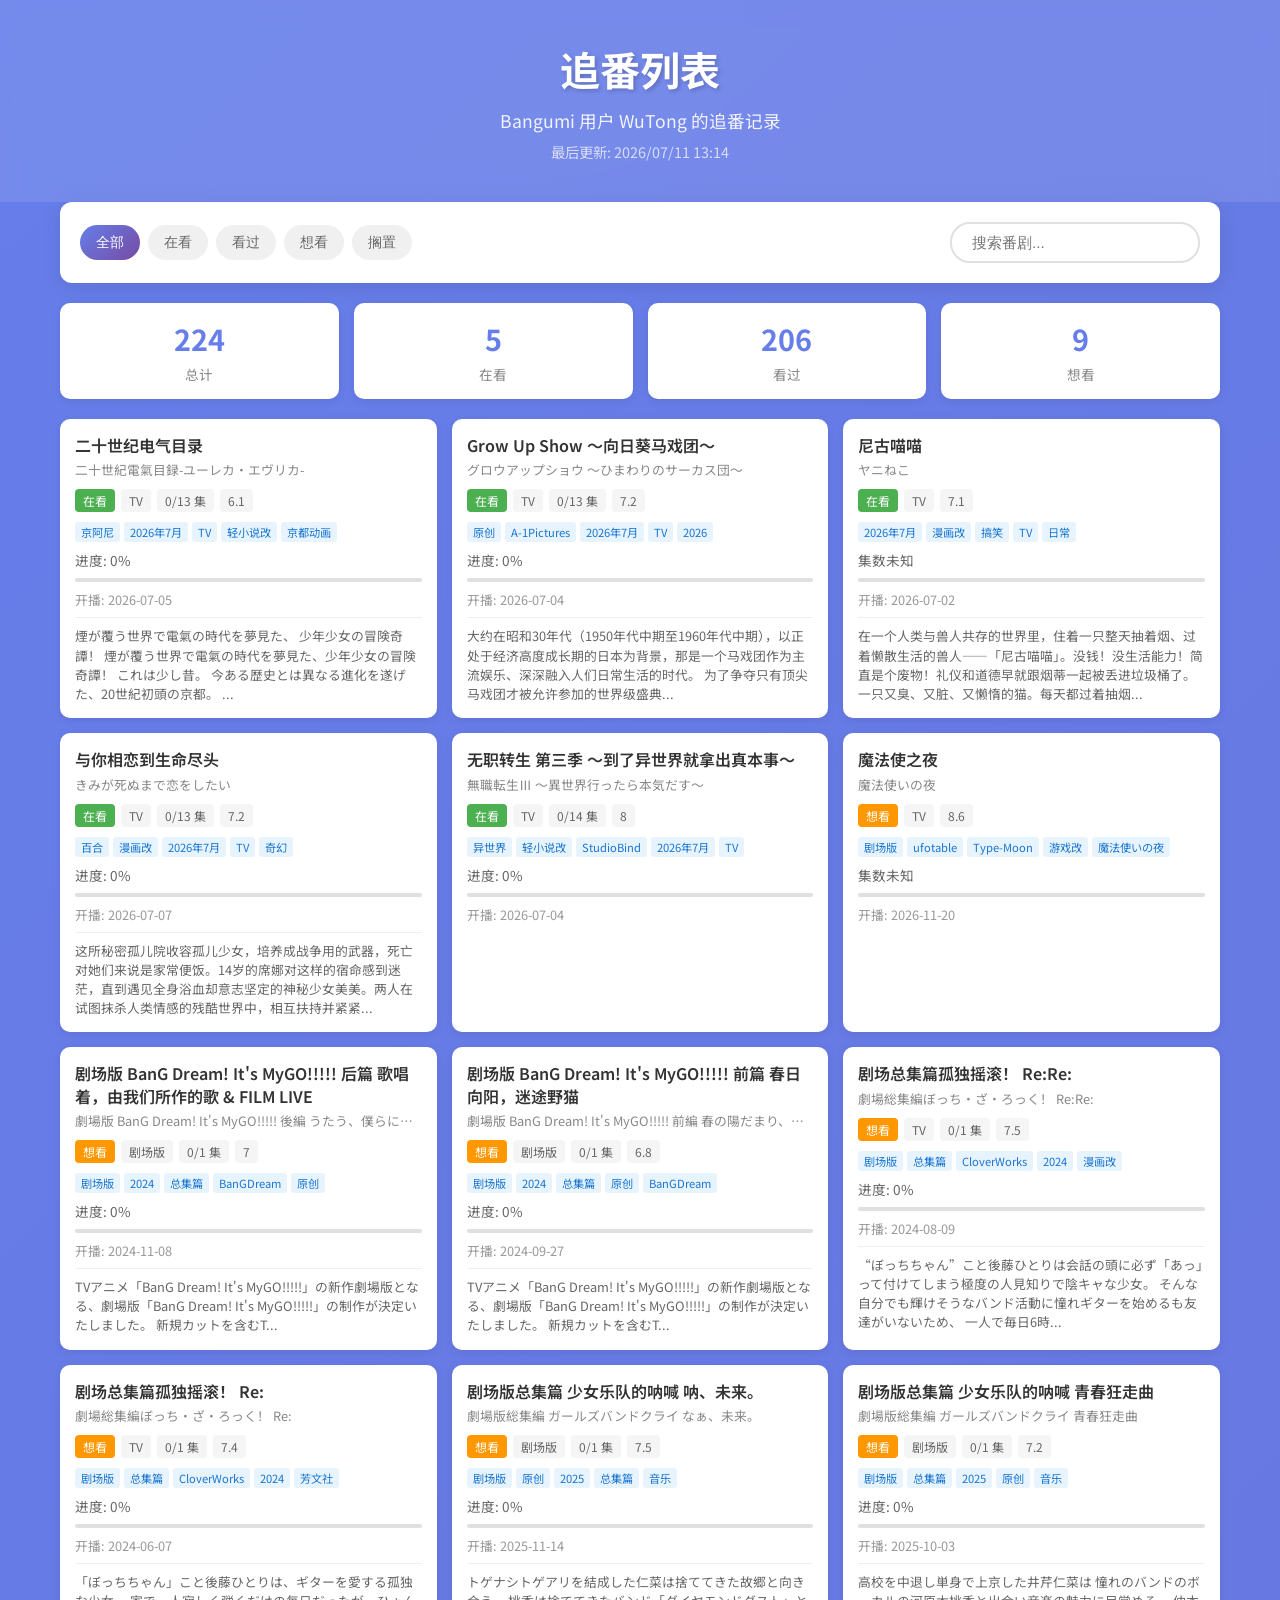
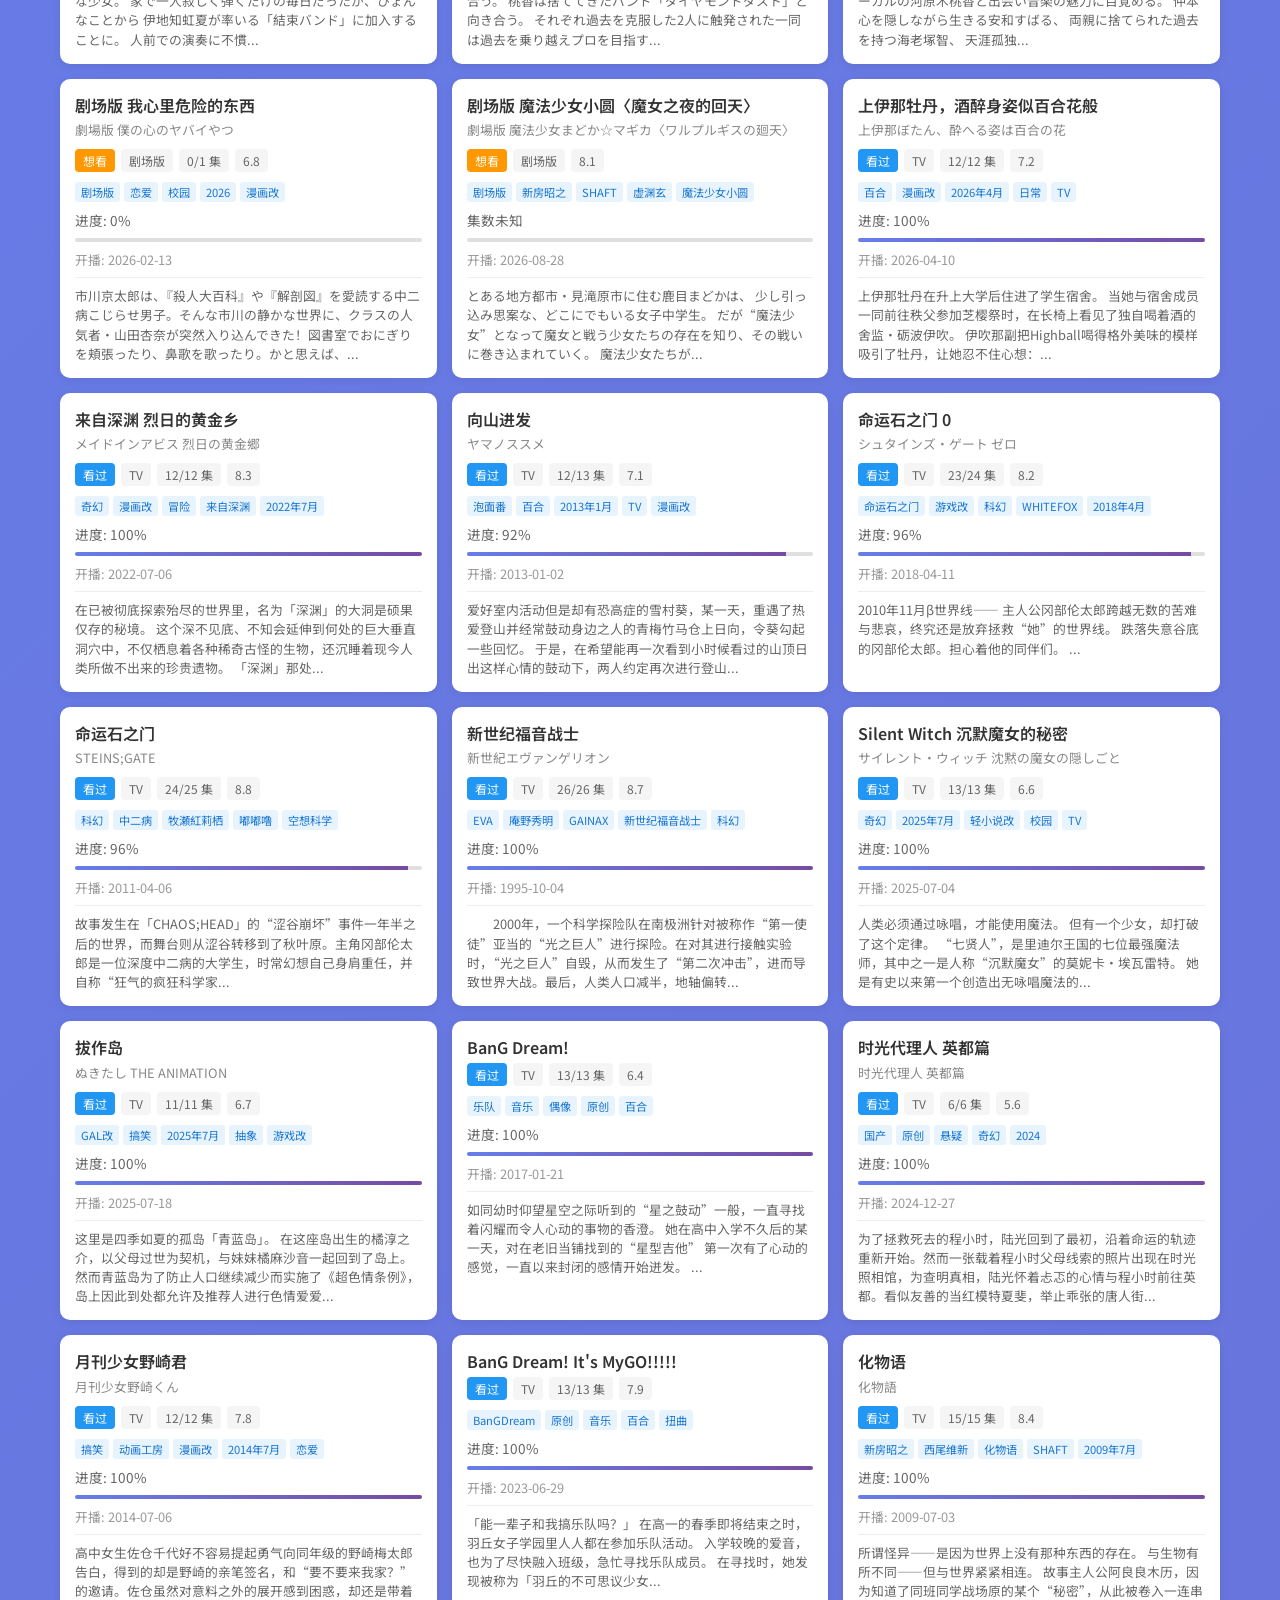
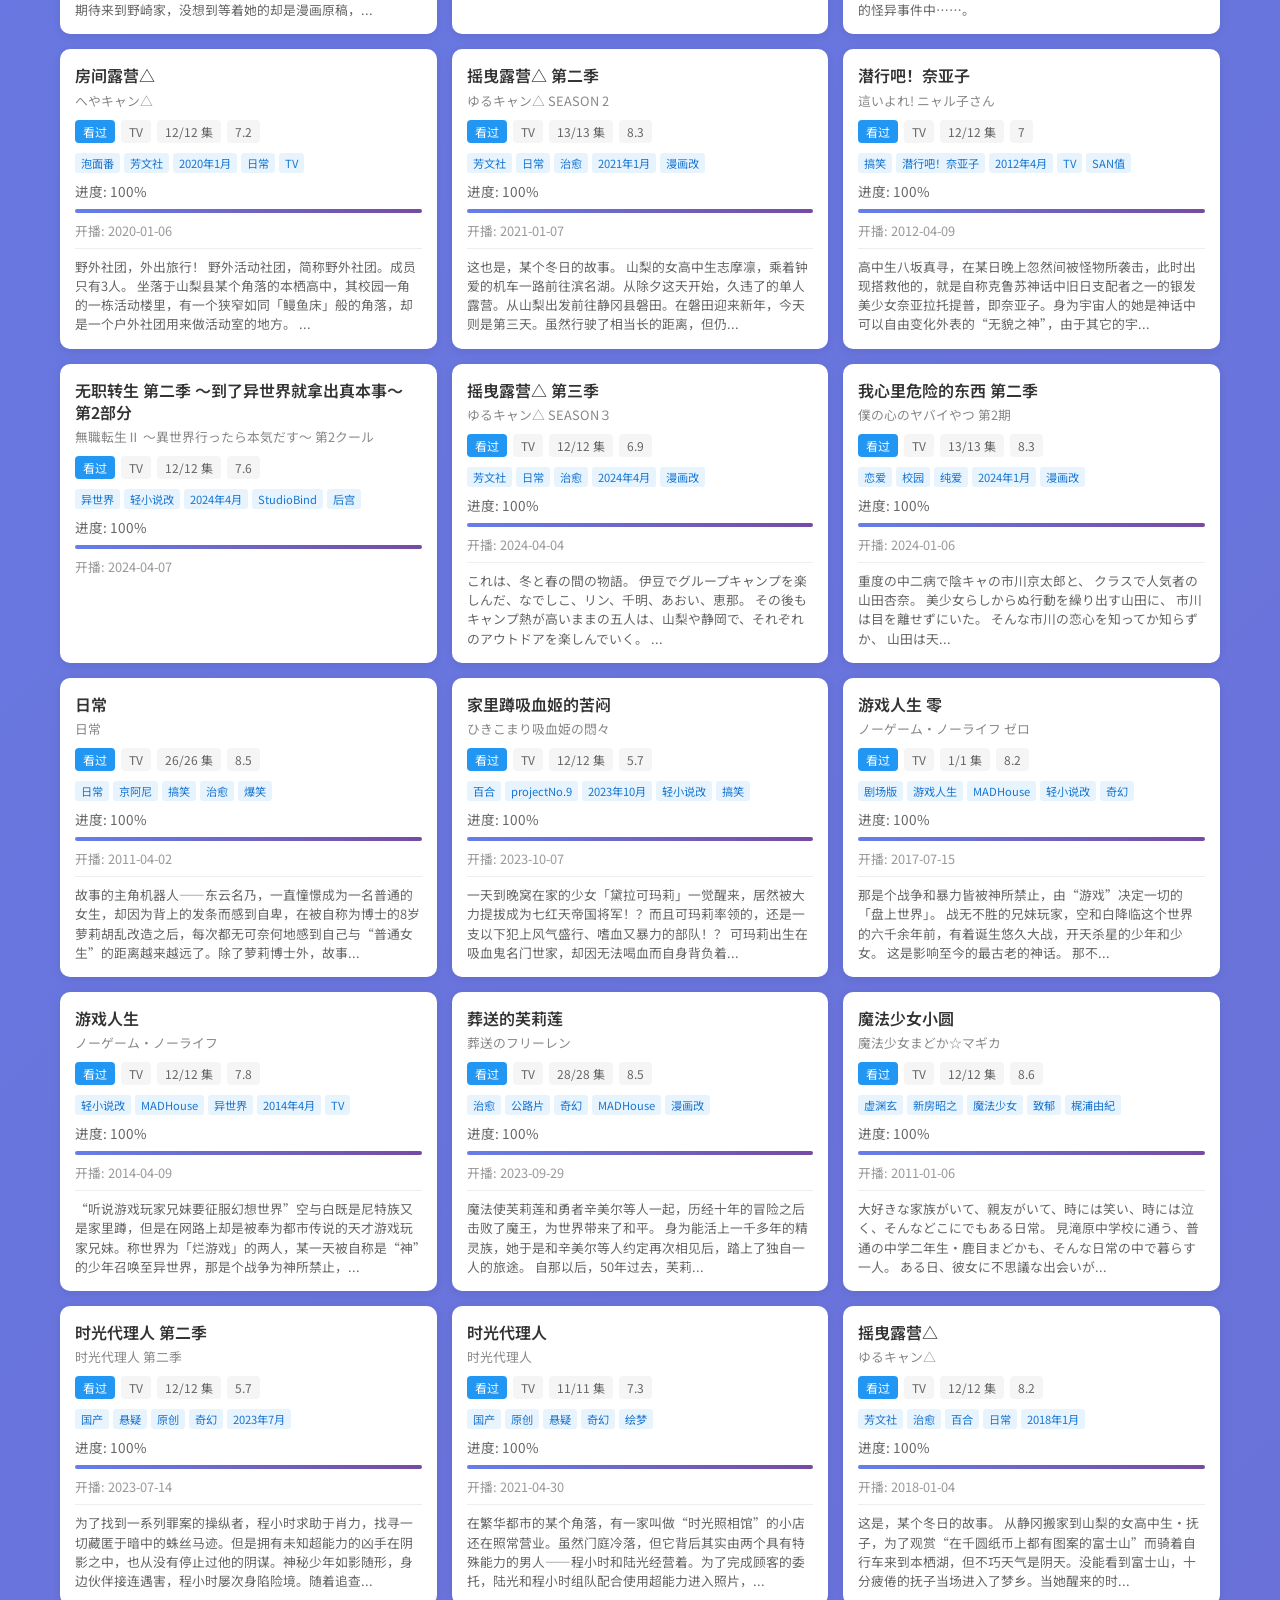
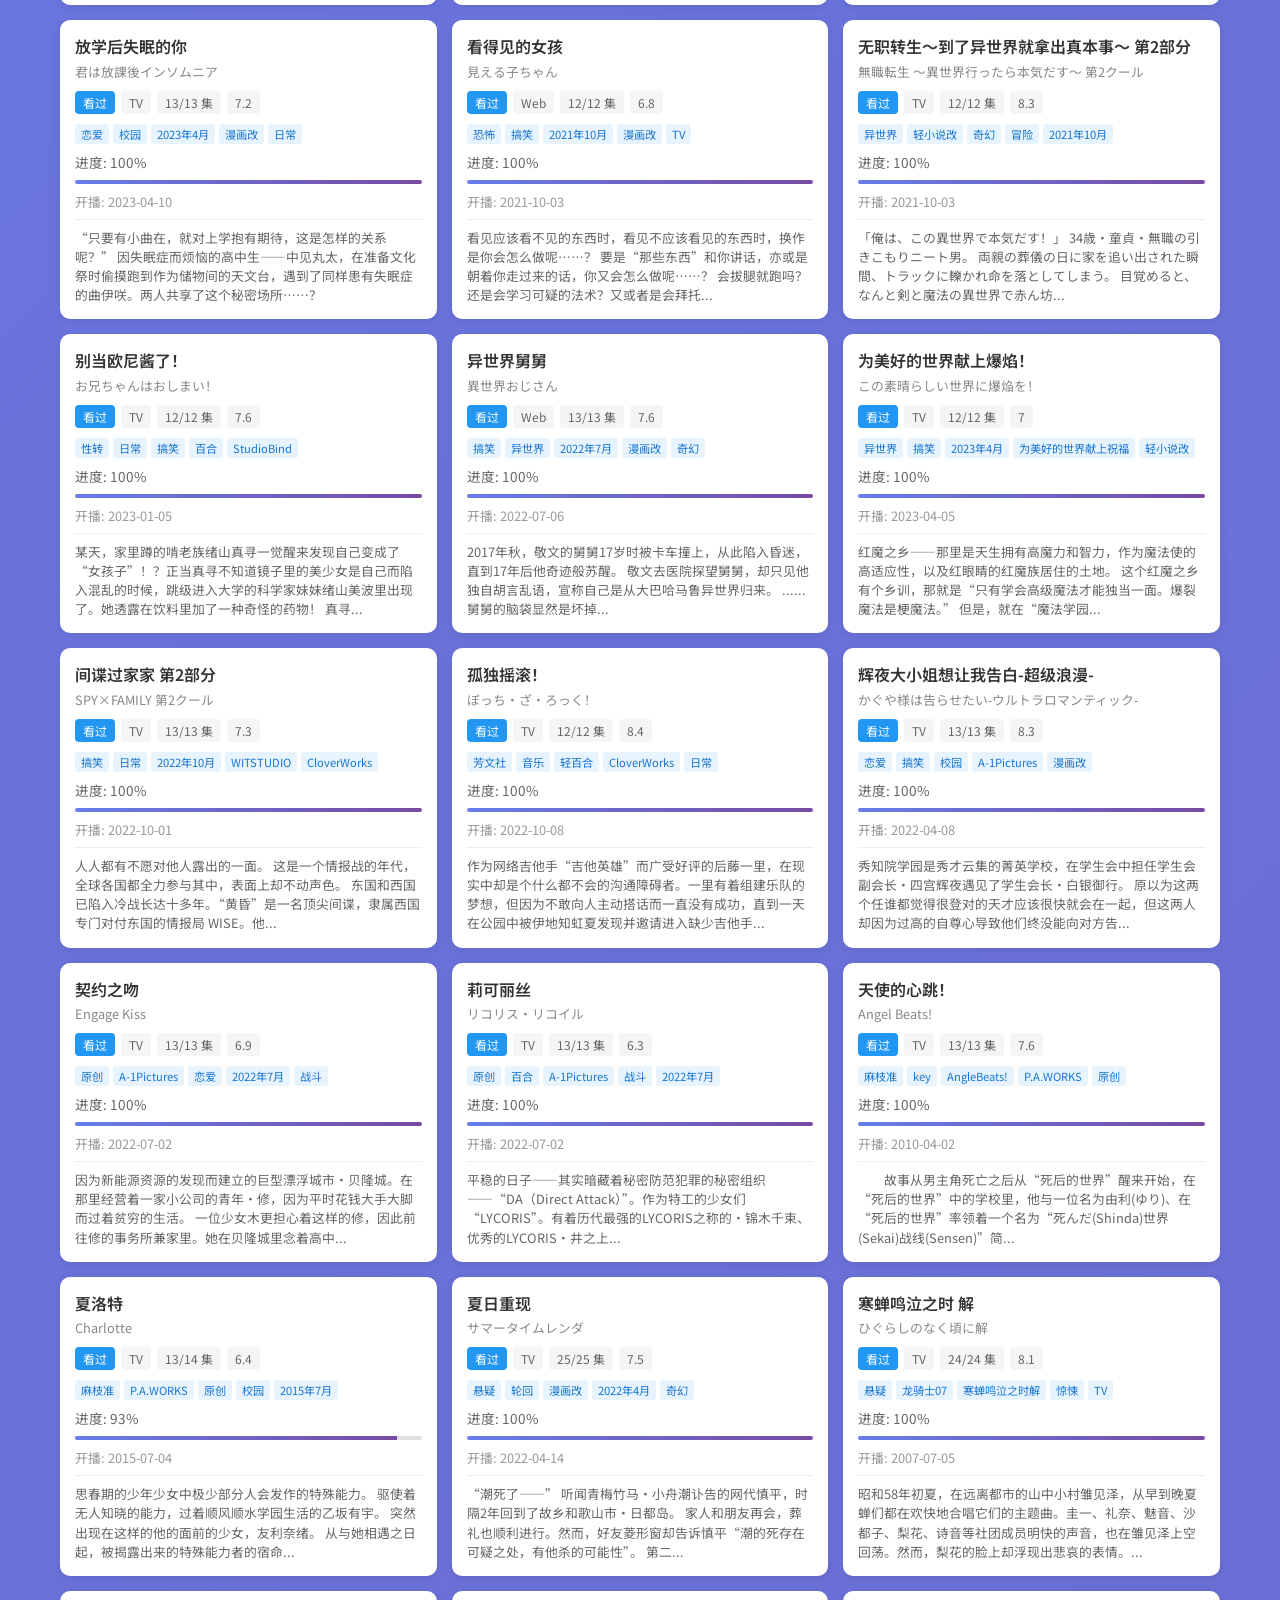
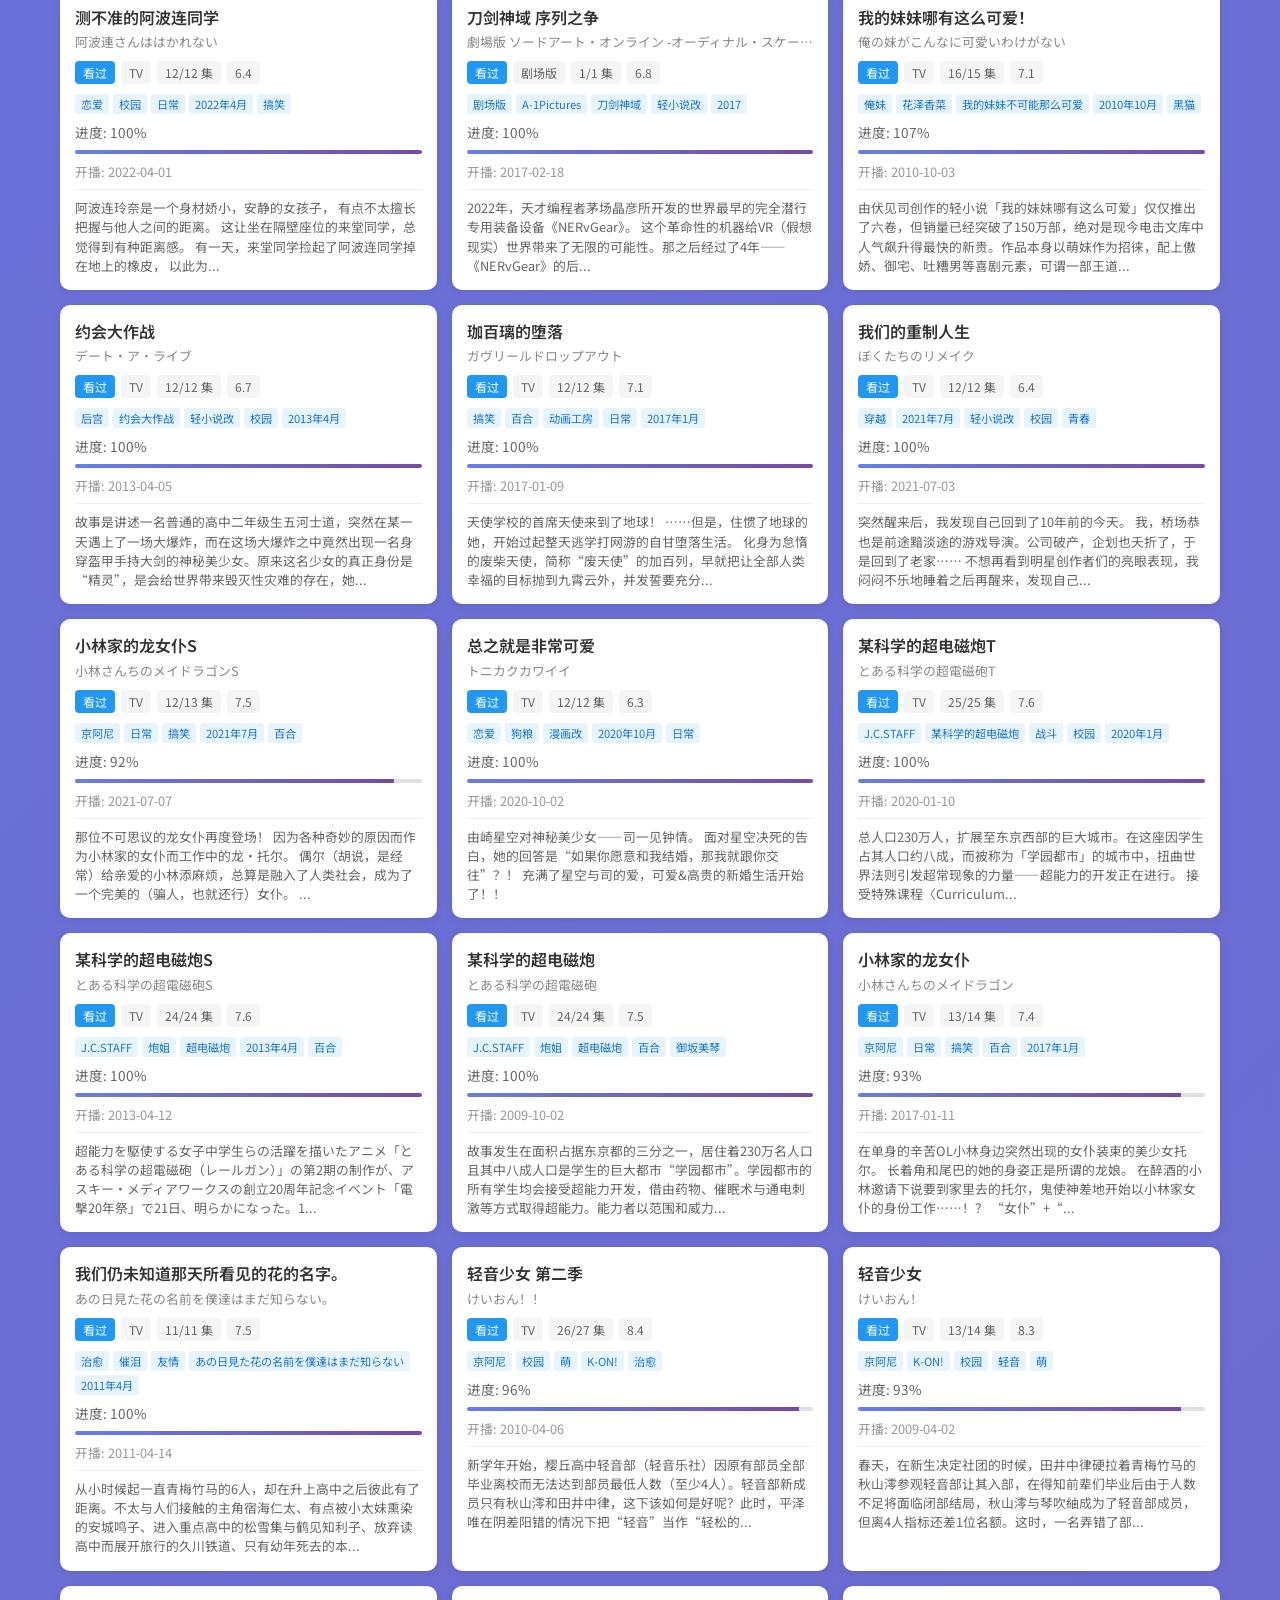
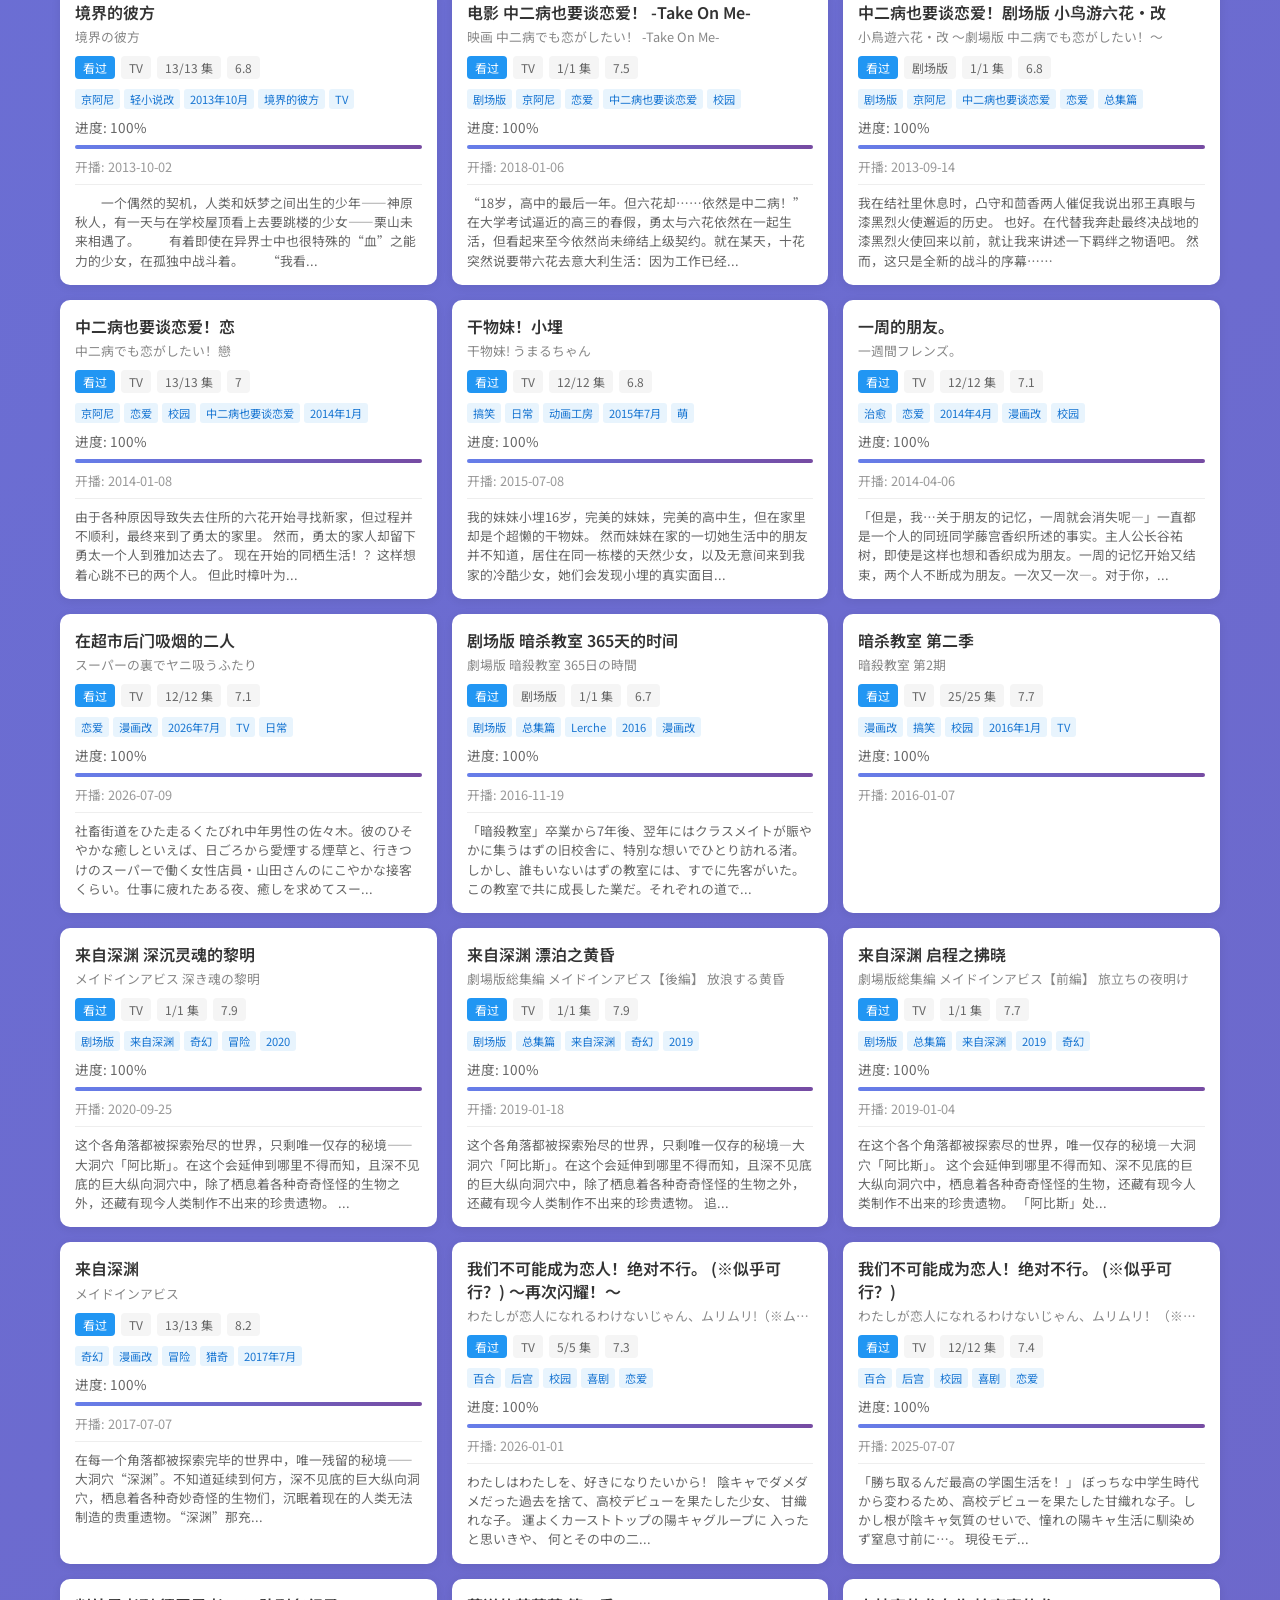
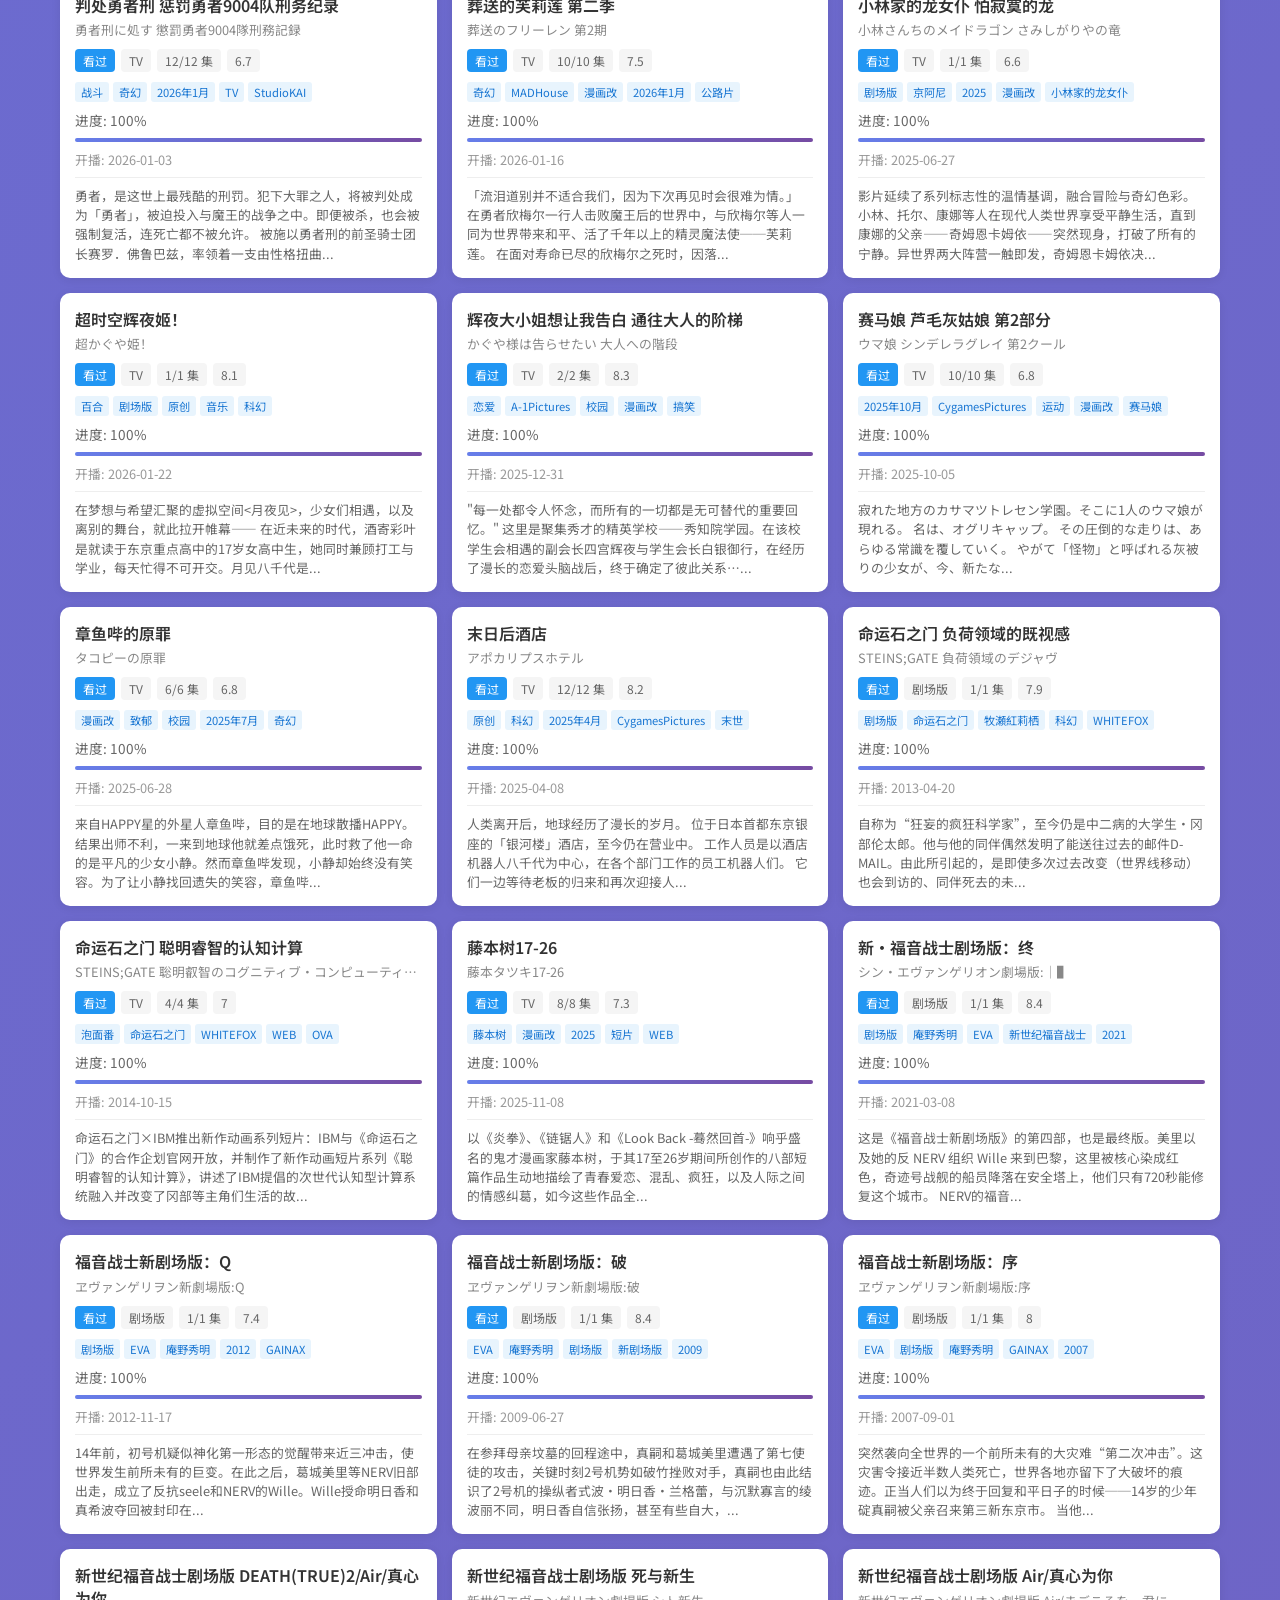
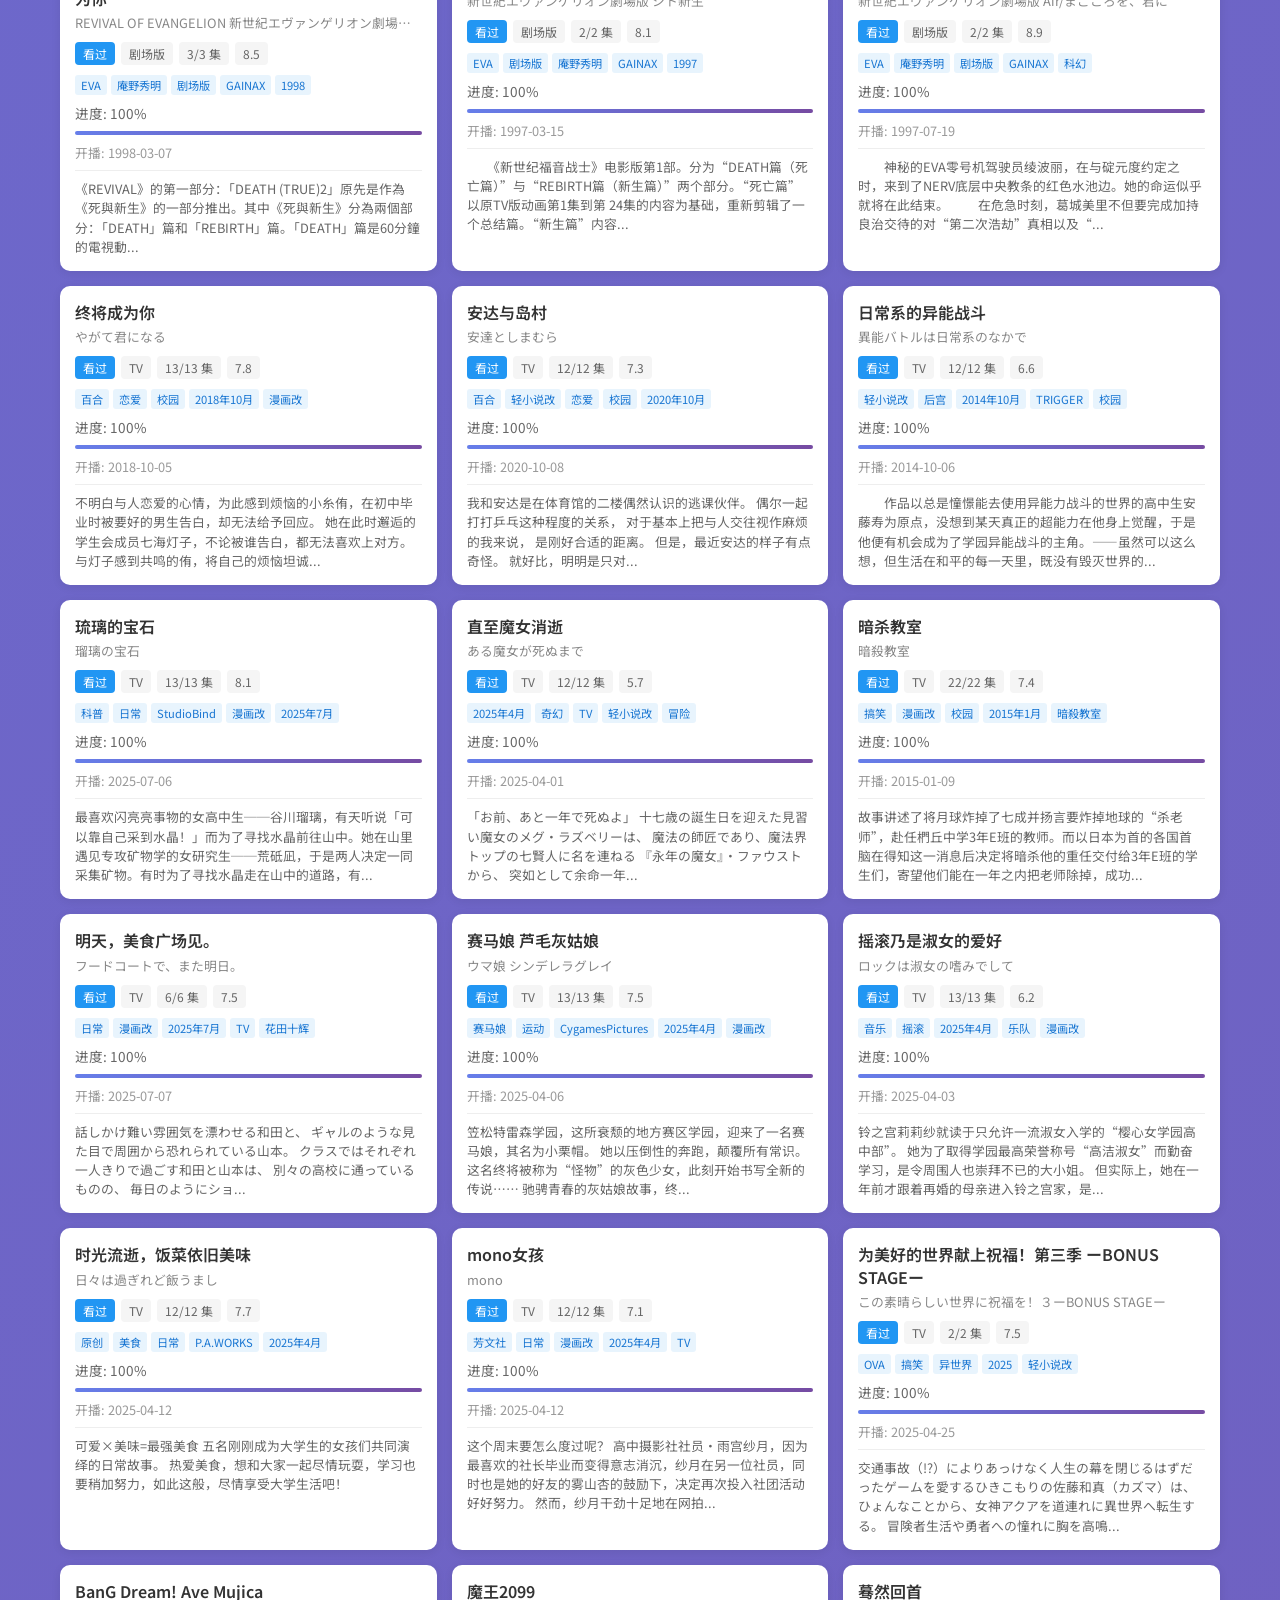
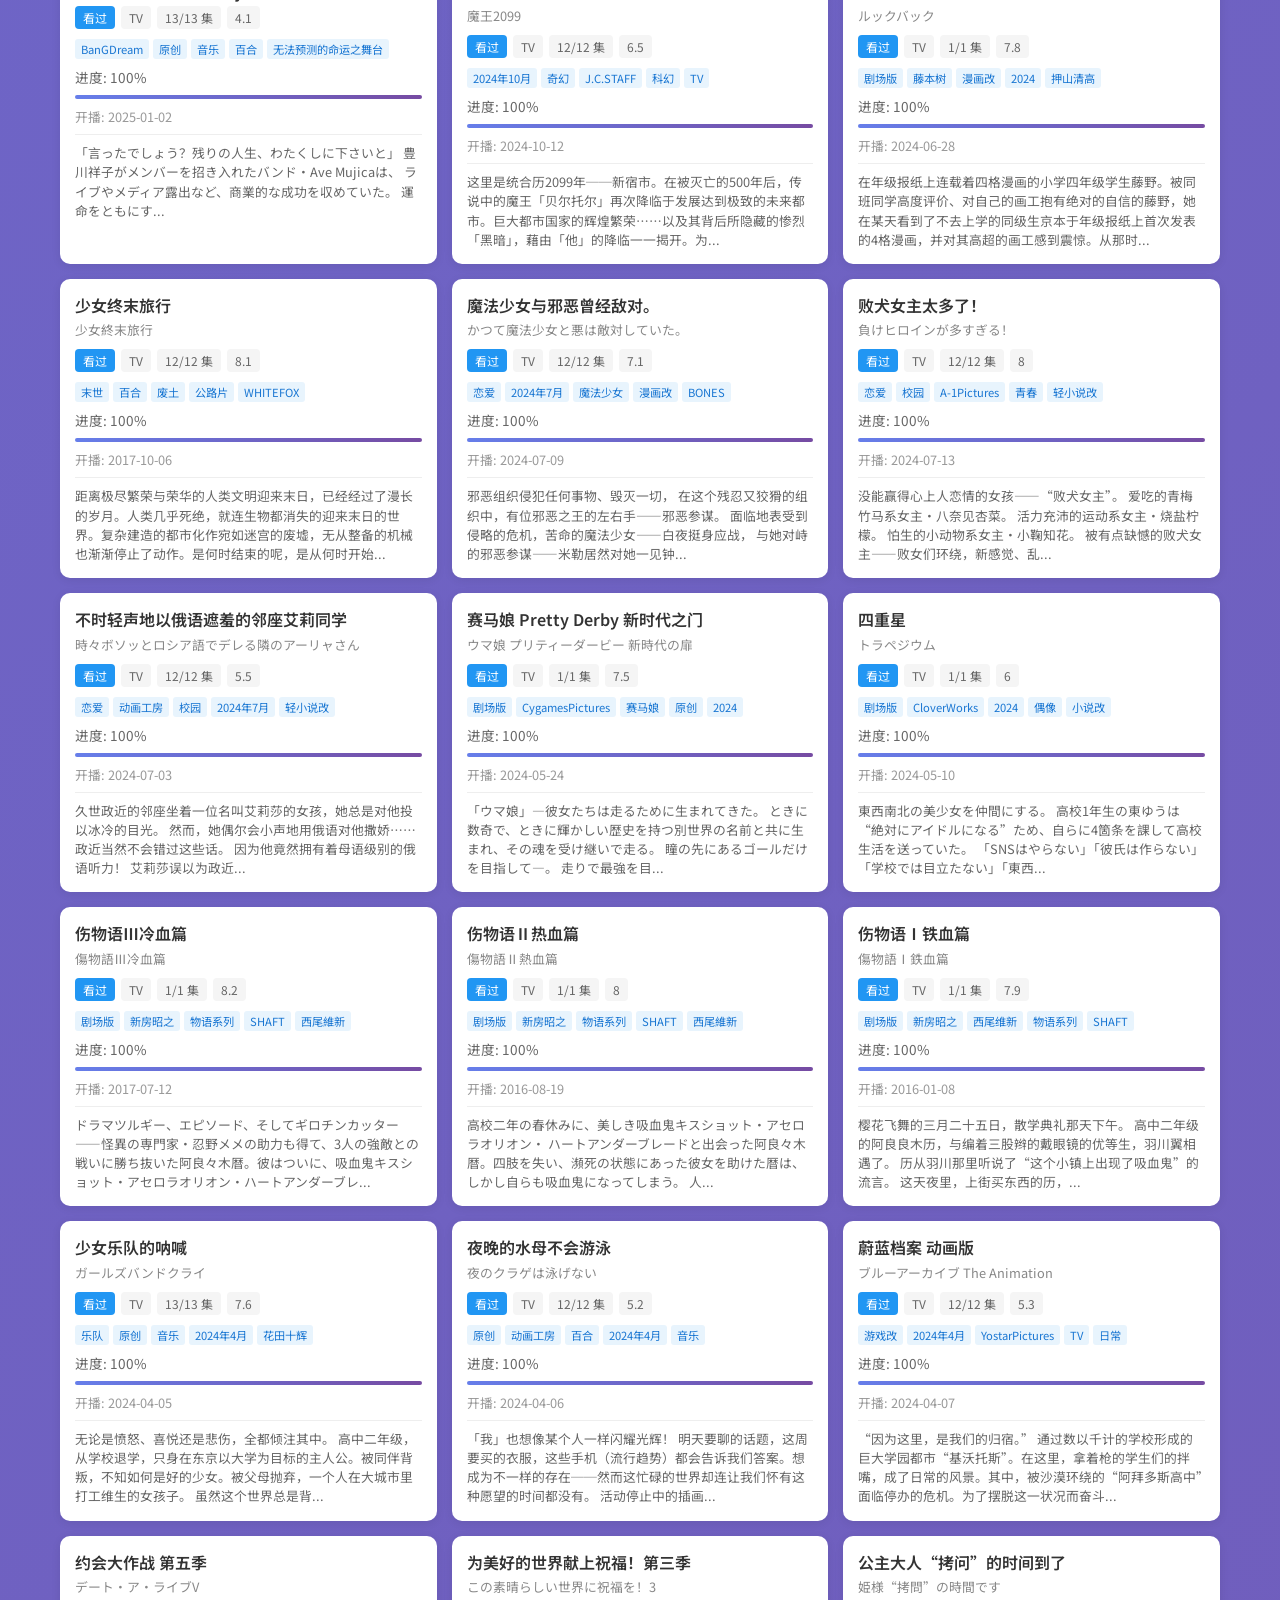
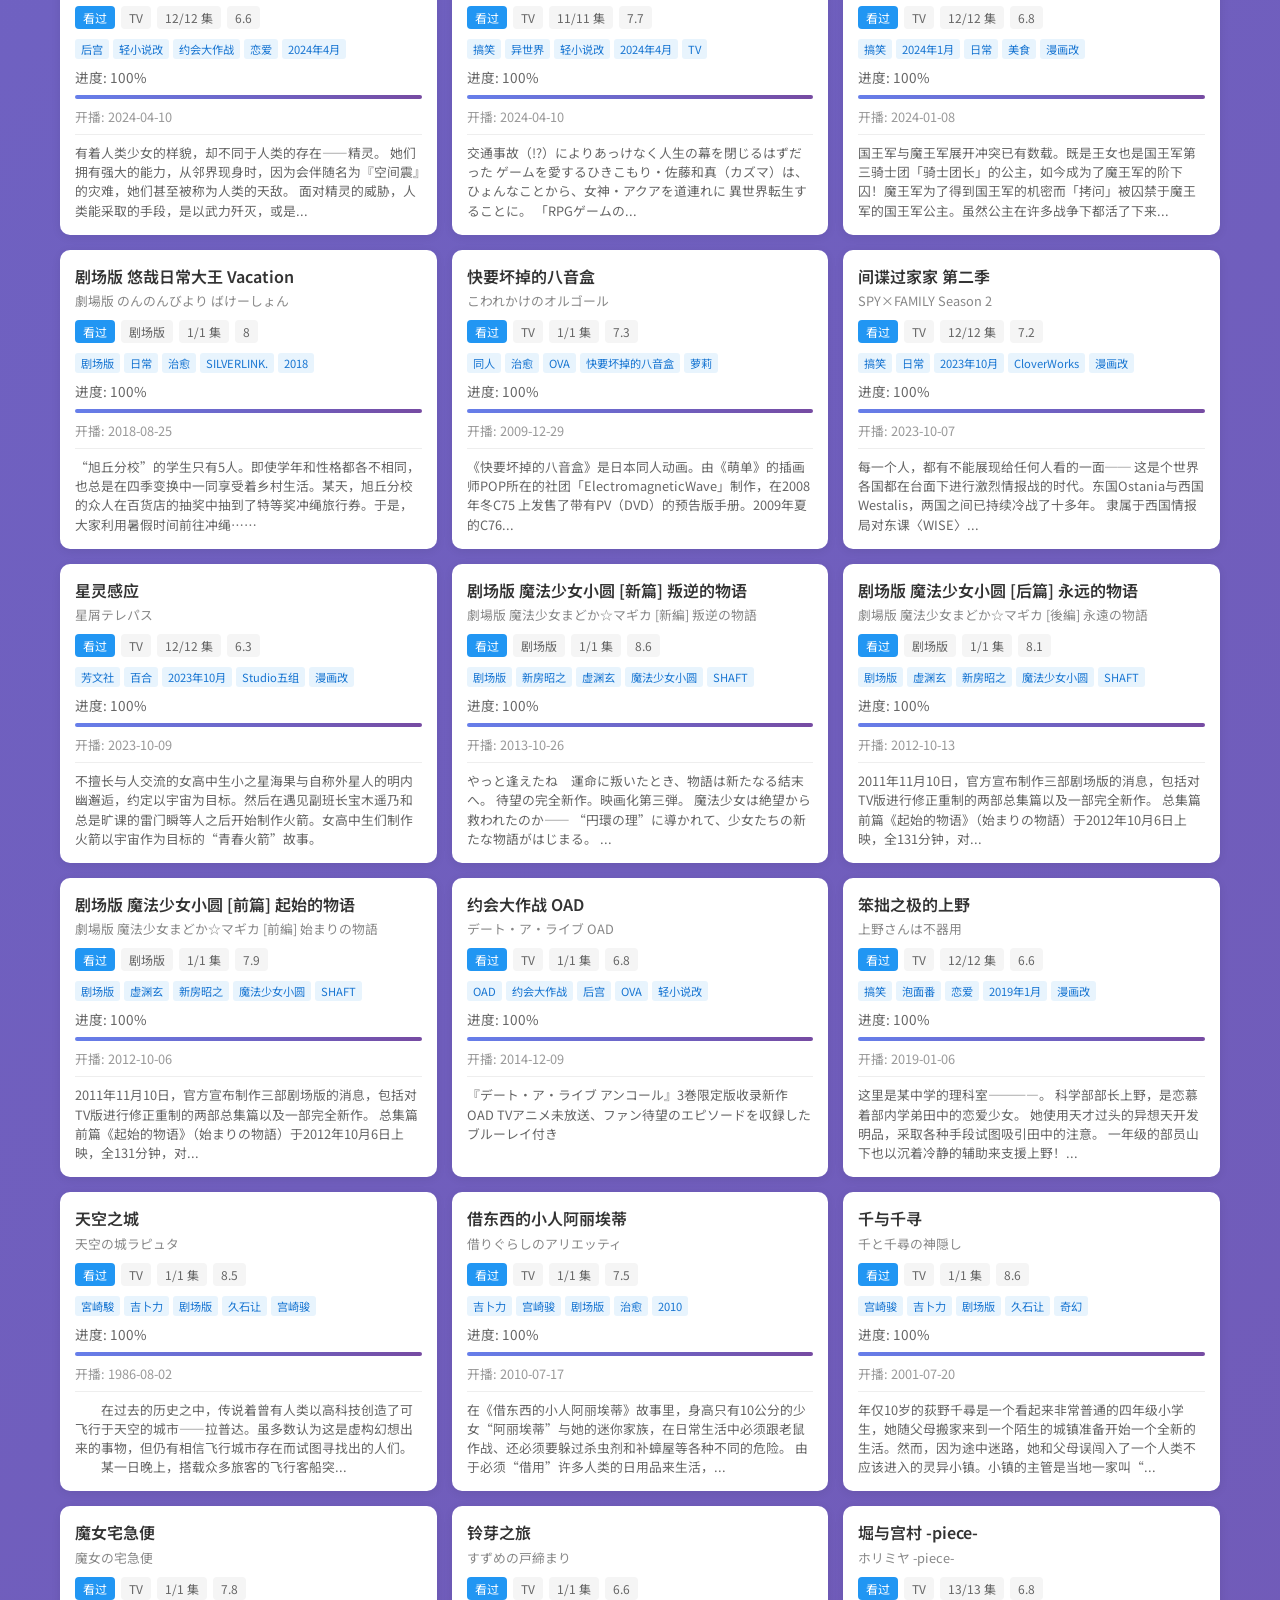
==== index.html @ 695ea0f9 "update" ====
<!DOCTYPE html>
<html lang="zh-CN">
<head>
    <meta charset="UTF-8">
    <meta name="viewport" content="width=device-width, initial-scale=1.0">
    <title>追番列表</title>
    <link rel="stylesheet" href="static/style.css">
    <link rel="preconnect" href="https://fonts.googleapis.com">
    <link href="https://fonts.googleapis.com/css2?family=Noto+Sans+SC:wght@300;400;500;700&display=swap" rel="stylesheet">
</head>
<body>
    <header>
        <div class="container">
            <h1>追番列表</h1>
            <p class="subtitle">Bangumi 用户 <span id="username">WuTong</span> 的追番记录</p>
            <p class="update-time">最后更新: <span id="update-time">-</span></p>
        </div>
    </header>

    <main class="container">
        <!-- 筛选栏 -->
        <div class="filters">
            <div class="filter-group">
                <button class="filter-btn active" data-status="all">全部</button>
                <button class="filter-btn" data-status="在看">在看</button>
                <button class="filter-btn" data-status="看过">看过</button>
                <button class="filter-btn" data-status="想看">想看</button>
                <button class="filter-btn" data-status="搁置">搁置</button>
            </div>
            <div class="search-box">
                <input type="text" id="search" placeholder="搜索番剧...">
            </div>
        </div>

        <!-- 统计信息 -->
        <div class="stats" id="stats"></div>

        <!-- 番剧列表 -->
        <div class="anime-grid" id="anime-grid">
            <div class="loading">加载中...</div>
        </div>
    </main>

    <footer>
        <div class="container">
            <p>数据来源: <a href="https://bgm.tv" target="_blank">Bangumi</a> | 每日自动更新</p>
        </div>
    </footer>

    <script src="static/script.js"></script>
</body>
</html>
---- static/style.css ----
* {
    margin: 0;
    padding: 0;
    box-sizing: border-box;
}

body {
    font-family: 'Noto Sans SC', -apple-system, BlinkMacSystemFont, 'Segoe UI', Roboto, sans-serif;
    background: linear-gradient(135deg, #667eea 0%, #764ba2 100%);
    min-height: 100vh;
    color: #333;
}

.container {
    max-width: 1200px;
    margin: 0 auto;
    padding: 0 20px;
}

/* Header */
header {
    background: rgba(255, 255, 255, 0.1);
    backdrop-filter: blur(10px);
    padding: 40px 0;
    text-align: center;
    color: white;
}

header h1 {
    font-size: 2.5rem;
    font-weight: 700;
    margin-bottom: 10px;
    text-shadow: 2px 2px 4px rgba(0, 0, 0, 0.2);
}

.subtitle {
    font-size: 1.1rem;
    opacity: 0.9;
}

.update-time {
    font-size: 0.9rem;
    opacity: 0.7;
    margin-top: 8px;
}

/* Main */
main {
    padding: 30px 0;
}

/* Filters */
.filters {
    background: white;
    border-radius: 12px;
    padding: 20px;
    margin-bottom: 20px;
    box-shadow: 0 4px 20px rgba(0, 0, 0, 0.1);
    display: flex;
    justify-content: space-between;
    align-items: center;
    flex-wrap: wrap;
    gap: 15px;
}

.filter-group {
    display: flex;
    gap: 8px;
    flex-wrap: wrap;
}

.filter-btn {
    padding: 8px 16px;
    border: none;
    border-radius: 20px;
    background: #f0f0f0;
    color: #666;
    font-size: 0.9rem;
    cursor: pointer;
    transition: all 0.3s ease;
}

.filter-btn:hover {
    background: #e0e0e0;
}

.filter-btn.active {
    background: linear-gradient(135deg, #667eea 0%, #764ba2 100%);
    color: white;
}

.search-box input {
    padding: 10px 20px;
    border: 2px solid #e0e0e0;
    border-radius: 20px;
    font-size: 0.95rem;
    width: 250px;
    transition: border-color 0.3s ease;
}

.search-box input:focus {
    outline: none;
    border-color: #667eea;
}

/* Stats */
.stats {
    display: flex;
    gap: 15px;
    margin-bottom: 20px;
    flex-wrap: wrap;
}

.stat-card {
    background: white;
    border-radius: 10px;
    padding: 15px 25px;
    text-align: center;
    box-shadow: 0 2px 10px rgba(0, 0, 0, 0.08);
    flex: 1;
    min-width: 100px;
}

.stat-card .number {
    font-size: 1.8rem;
    font-weight: 700;
    color: #667eea;
}

.stat-card .label {
    font-size: 0.85rem;
    color: #888;
    margin-top: 5px;
}

/* Anime Grid */
.anime-grid {
    display: grid;
    grid-template-columns: repeat(auto-fill, minmax(320px, 1fr));
    gap: 15px;
}

.anime-card {
    background: white;
    border-radius: 10px;
    box-shadow: 0 2px 10px rgba(0, 0, 0, 0.08);
    transition: transform 0.3s ease, box-shadow 0.3s ease;
}

.anime-card:hover {
    transform: translateY(-3px);
    box-shadow: 0 6px 20px rgba(0, 0, 0, 0.12);
}

.anime-info {
    padding: 15px;
}

.anime-title {
    font-size: 1rem;
    font-weight: 600;
    margin-bottom: 4px;
    line-height: 1.4;
    display: -webkit-box;
    -webkit-line-clamp: 2;
    -webkit-box-orient: vertical;
    overflow: hidden;
}

.anime-title-en {
    font-size: 0.8rem;
    color: #888;
    margin-bottom: 10px;
    display: -webkit-box;
    -webkit-line-clamp: 1;
    -webkit-box-orient: vertical;
    overflow: hidden;
}

.anime-meta {
    display: flex;
    flex-wrap: wrap;
    gap: 6px;
    margin-bottom: 10px;
}

.meta-tag {
    padding: 3px 8px;
    border-radius: 4px;
    font-size: 0.75rem;
    background: #f5f5f5;
    color: #666;
}

.meta-tag.status {
    color: white;
}

.status-在看 {
    background: #4CAF50;
}

.status-看过 {
    background: #2196F3;
}

.status-想看 {
    background: #FF9800;
}

.status-搁置 {
    background: #9E9E9E;
}

.status-抛弃 {
    background: #f44336;
}

.anime-progress {
    font-size: 0.85rem;
    color: #666;
    margin-bottom: 8px;
}

.progress-bar {
    width: 100%;
    height: 4px;
    background: #e0e0e0;
    border-radius: 2px;
    overflow: hidden;
    margin-bottom: 8px;
}

.progress-fill {
    height: 100%;
    background: linear-gradient(90deg, #667eea, #764ba2);
    transition: width 0.3s ease;
}

.anime-date {
    font-size: 0.8rem;
    color: #999;
    margin-bottom: 8px;
}

.anime-tags {
    display: flex;
    flex-wrap: wrap;
    gap: 4px;
    margin-bottom: 8px;
}

.anime-tag {
    padding: 2px 6px;
    border-radius: 3px;
    font-size: 0.7rem;
    background: #e8f4fd;
    color: #1976D2;
}

.anime-summary {
    font-size: 0.8rem;
    color: #666;
    line-height: 1.5;
    margin-top: 8px;
    padding-top: 8px;
    border-top: 1px solid #eee;
}

/* Loading */
.loading {
    grid-column: 1 / -1;
    text-align: center;
    padding: 60px 20px;
    color: white;
    font-size: 1.1rem;
}

/* No Results */
.no-results {
    grid-column: 1 / -1;
    text-align: center;
    padding: 60px 20px;
    color: white;
    font-size: 1.1rem;
}

/* Footer */
footer {
    background: rgba(0, 0, 0, 0.2);
    padding: 20px 0;
    text-align: center;
    color: white;
    opacity: 0.8;
}

footer a {
    color: white;
    text-decoration: underline;
}

/* Responsive */
@media (max-width: 768px) {
    header h1 {
        font-size: 1.8rem;
    }

    .filters {
        flex-direction: column;
        align-items: stretch;
    }

    .filter-group {
        justify-content: center;
    }

    .search-box input {
        width: 100%;
    }

    .anime-grid {
        grid-template-columns: 1fr;
        gap: 12px;
    }
}

@media (max-width: 480px) {
    .anime-grid {
        grid-template-columns: 1fr;
    }
}
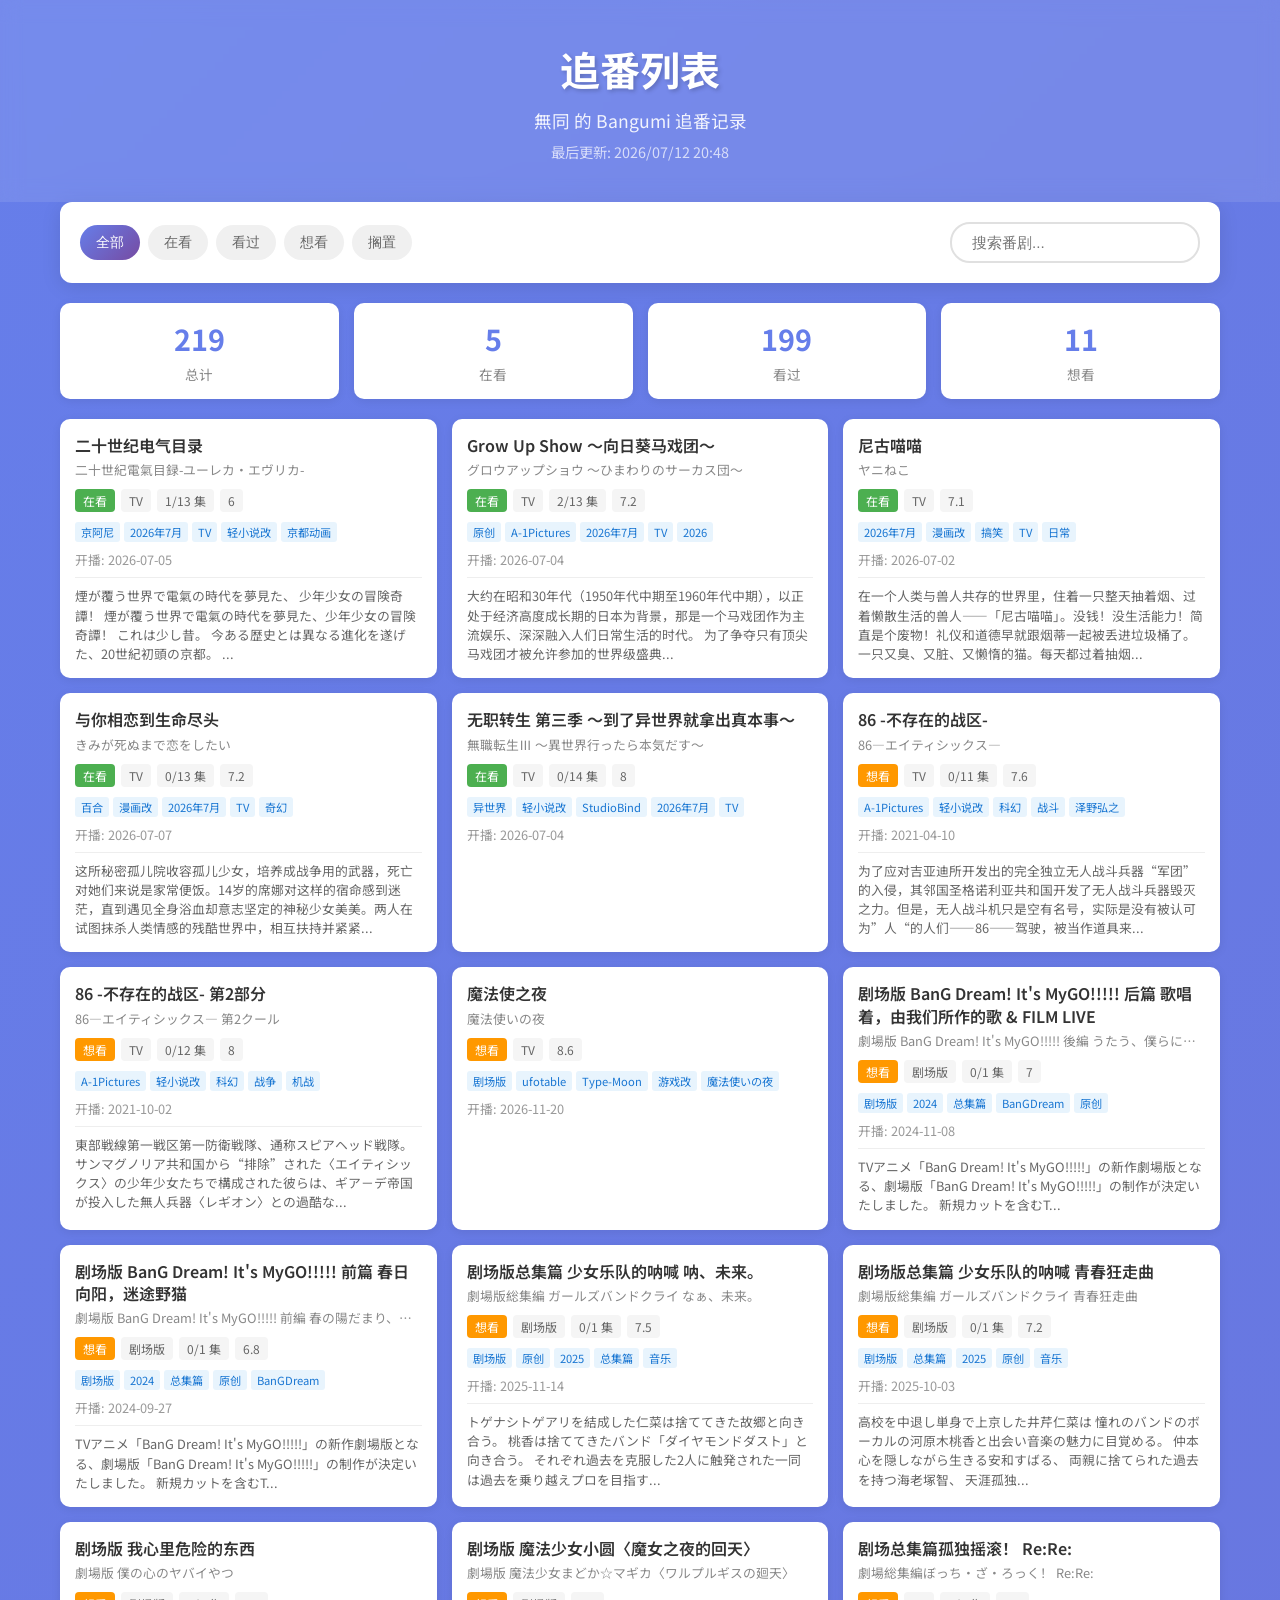
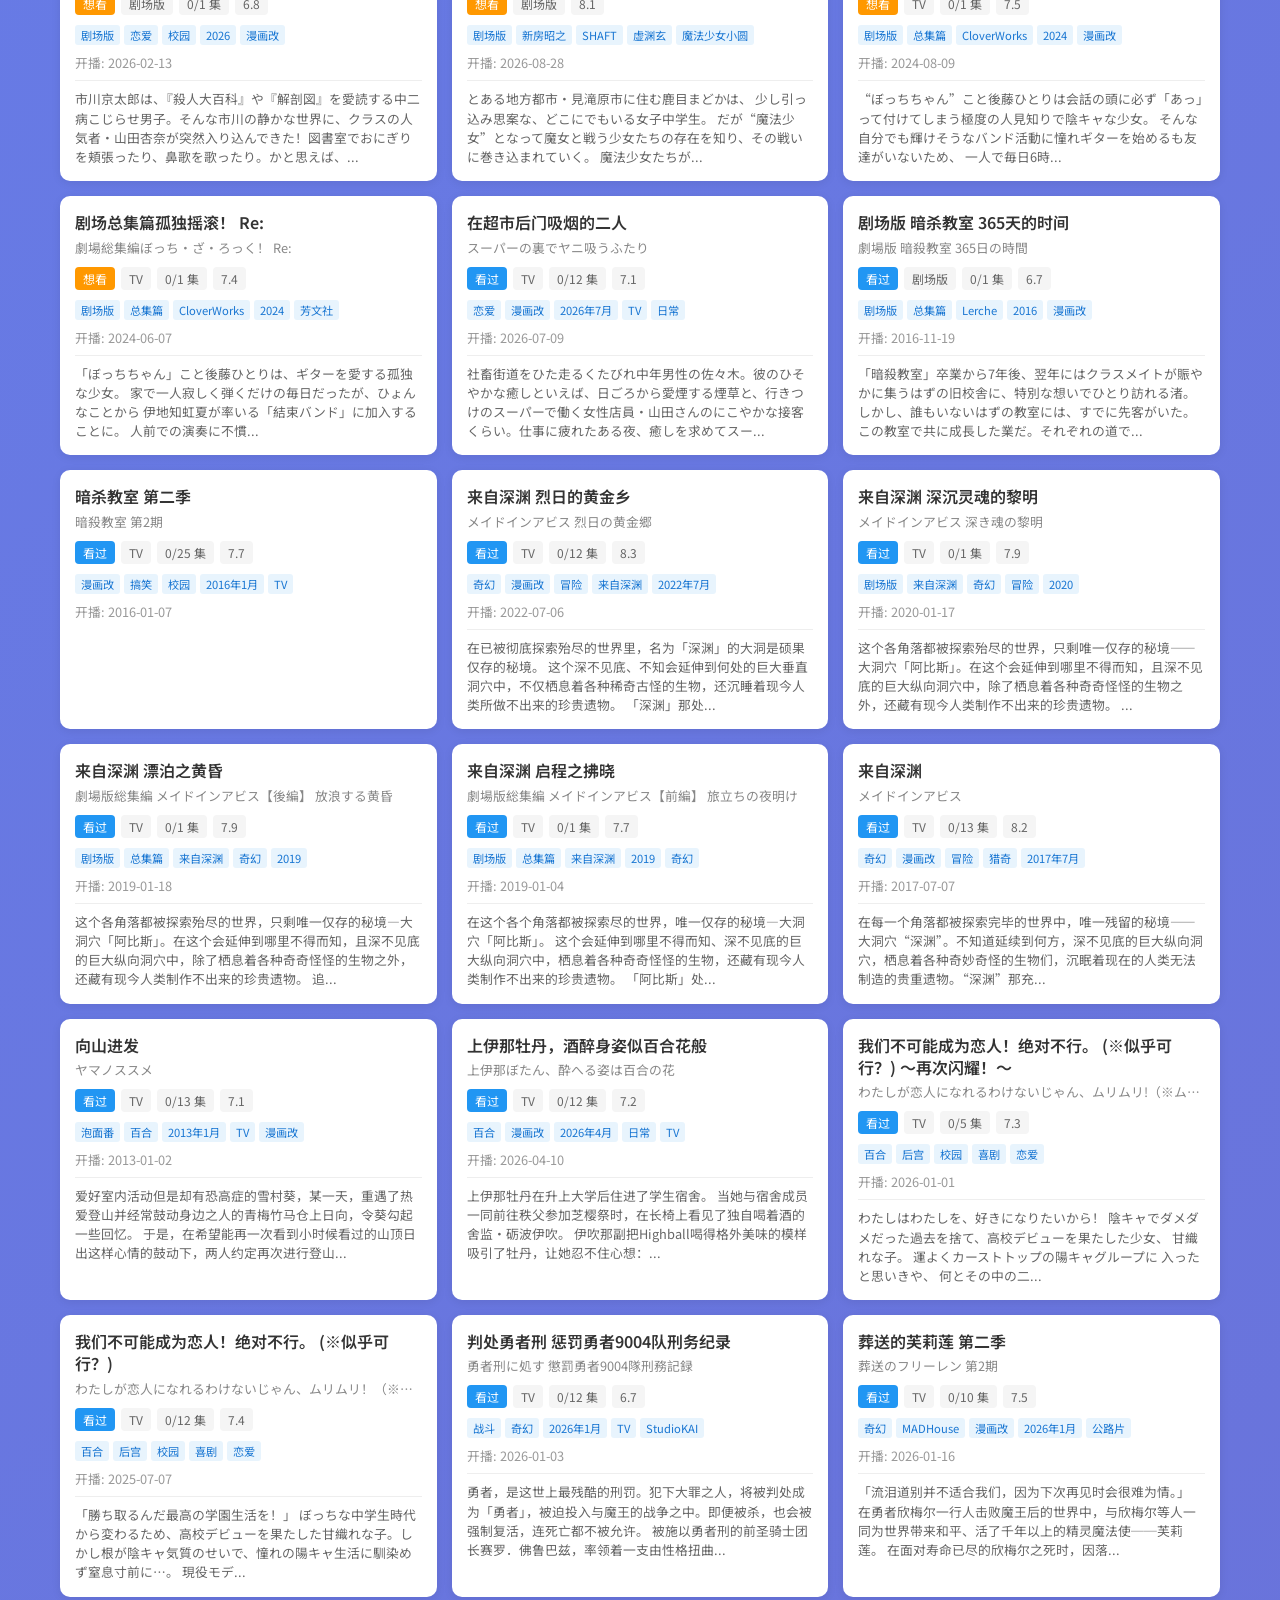
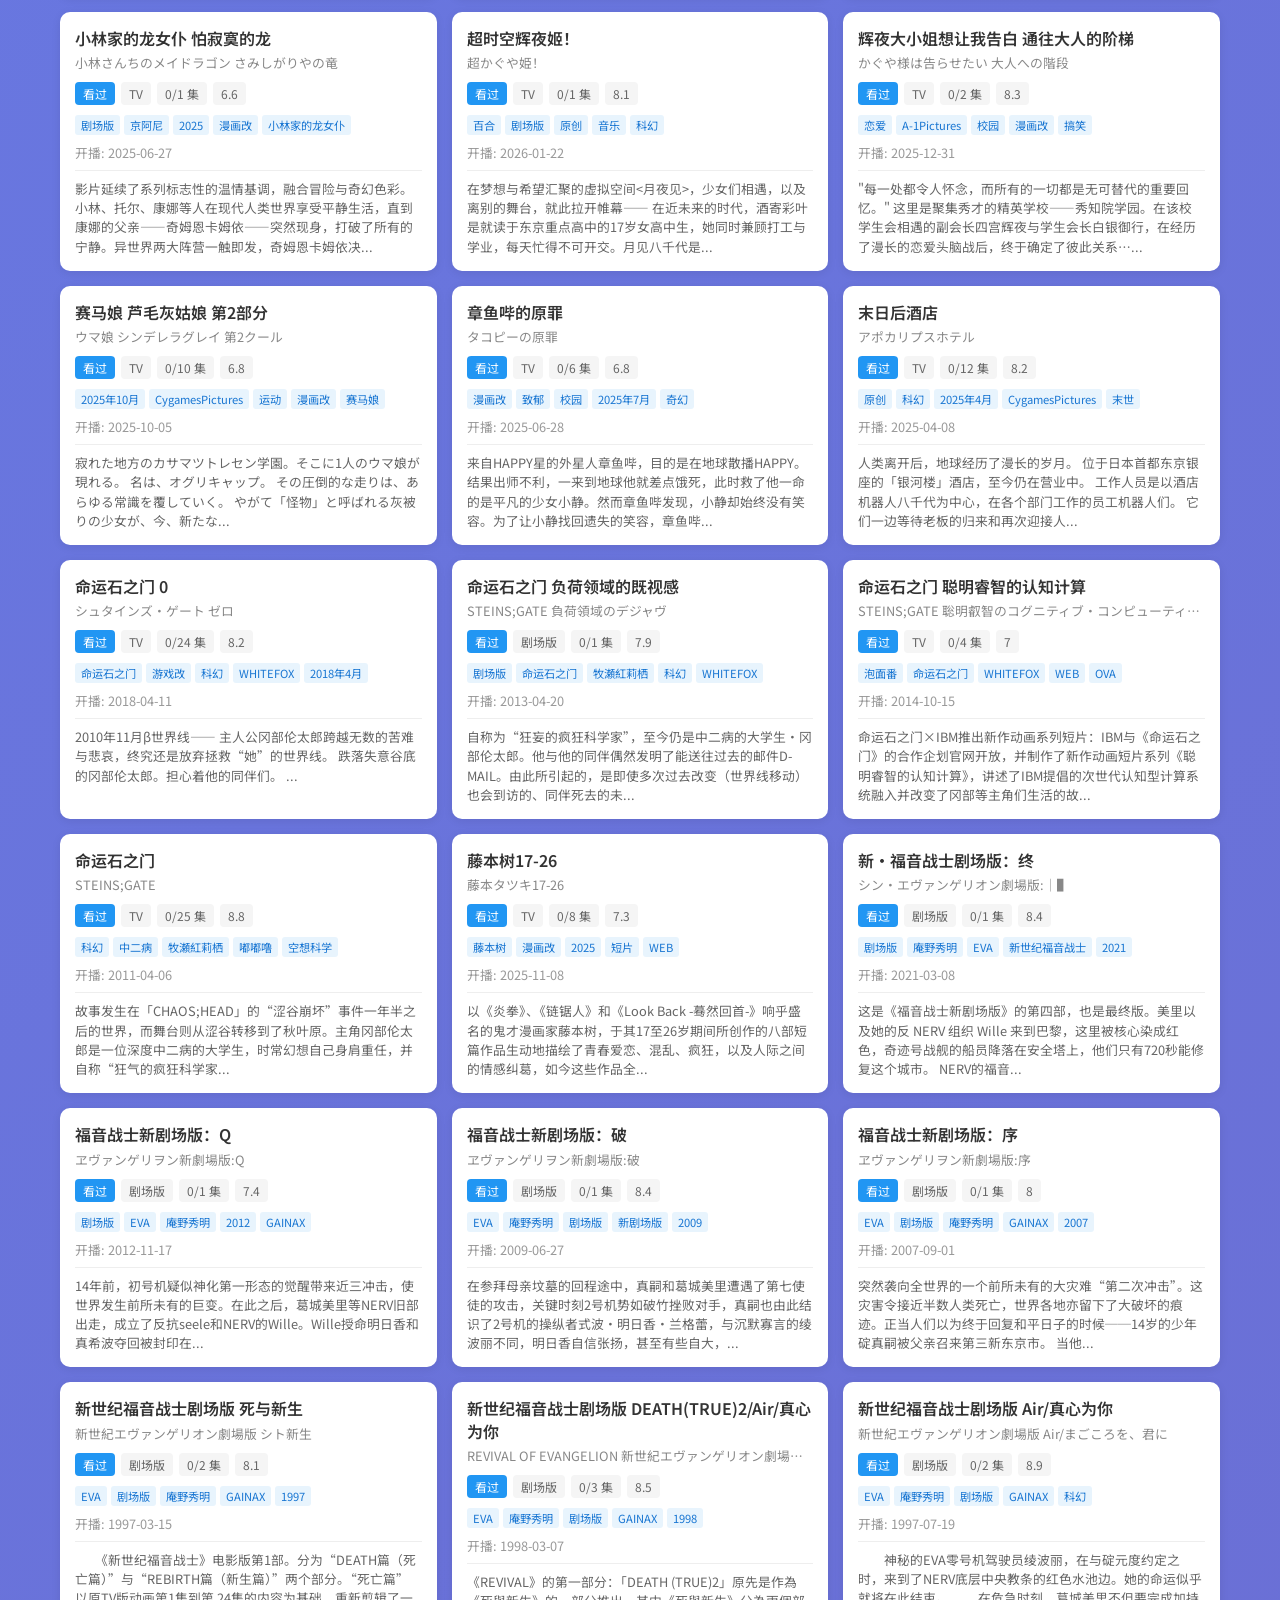
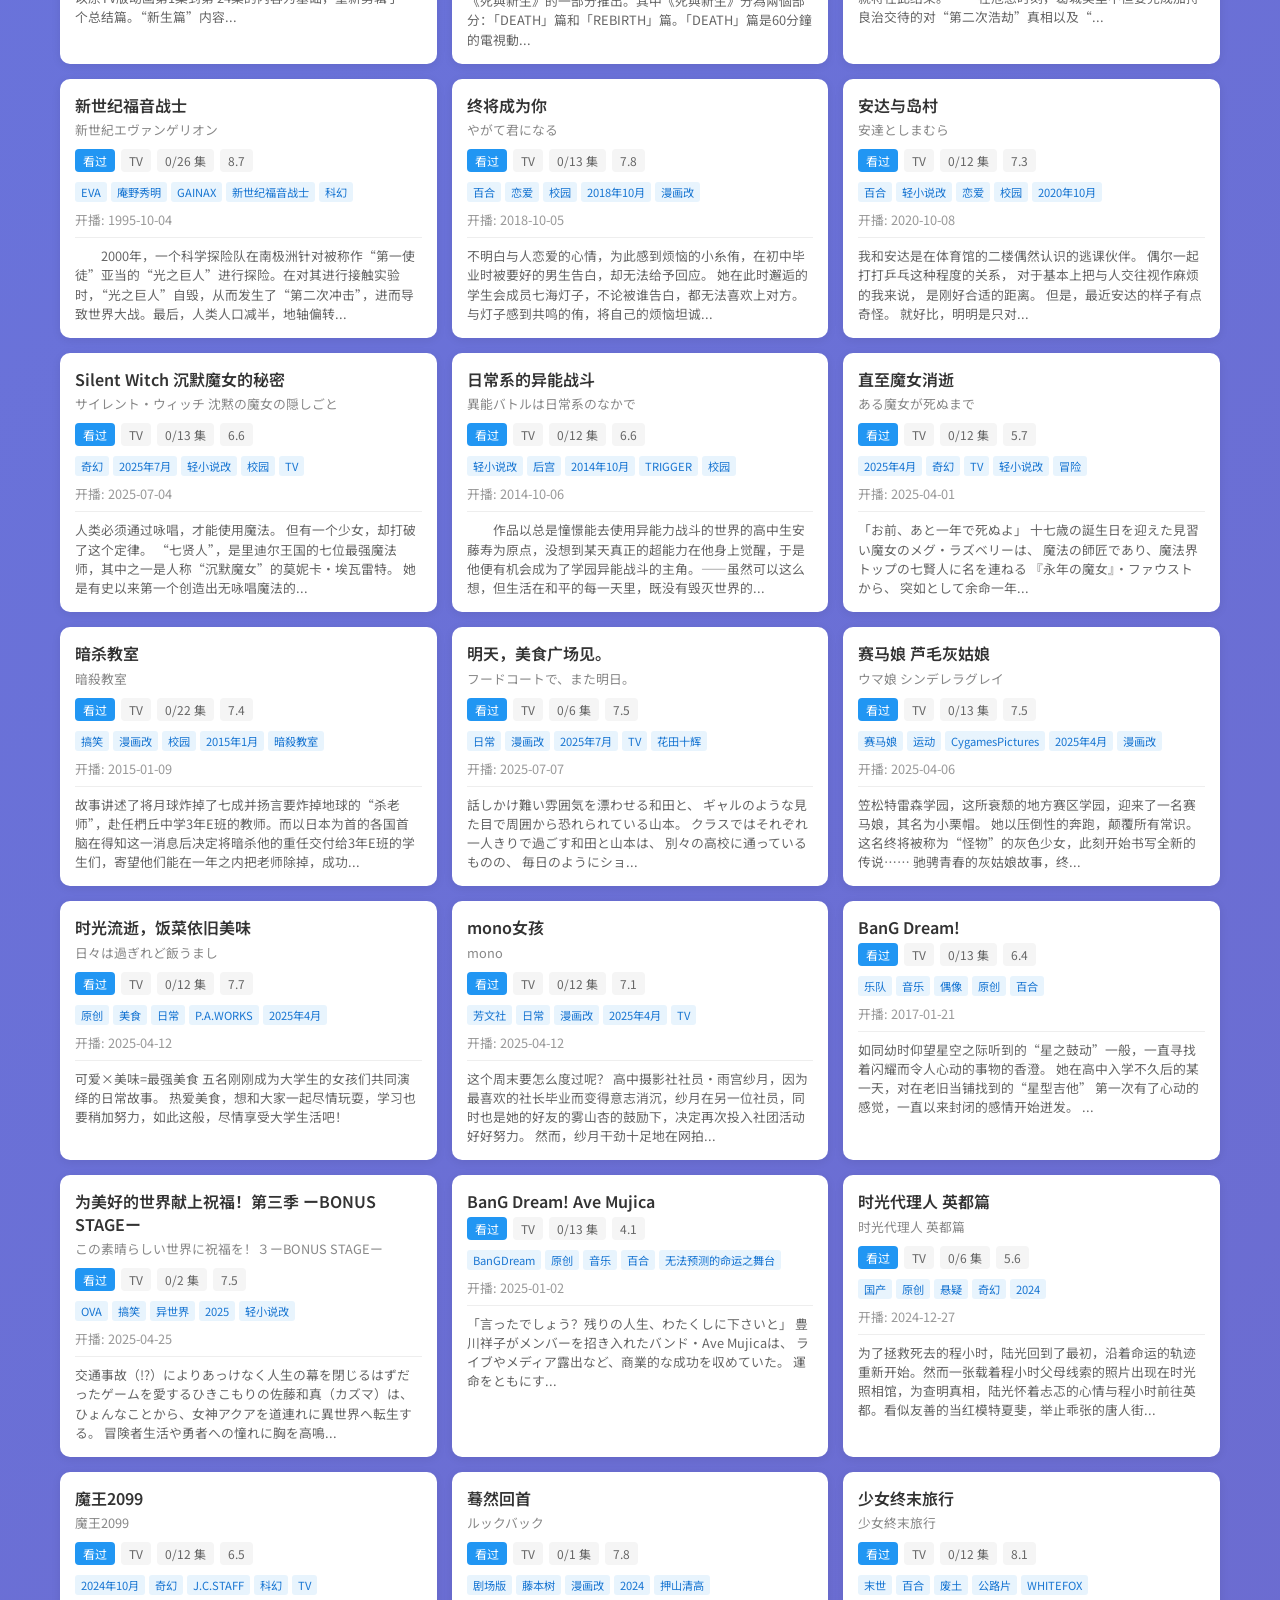
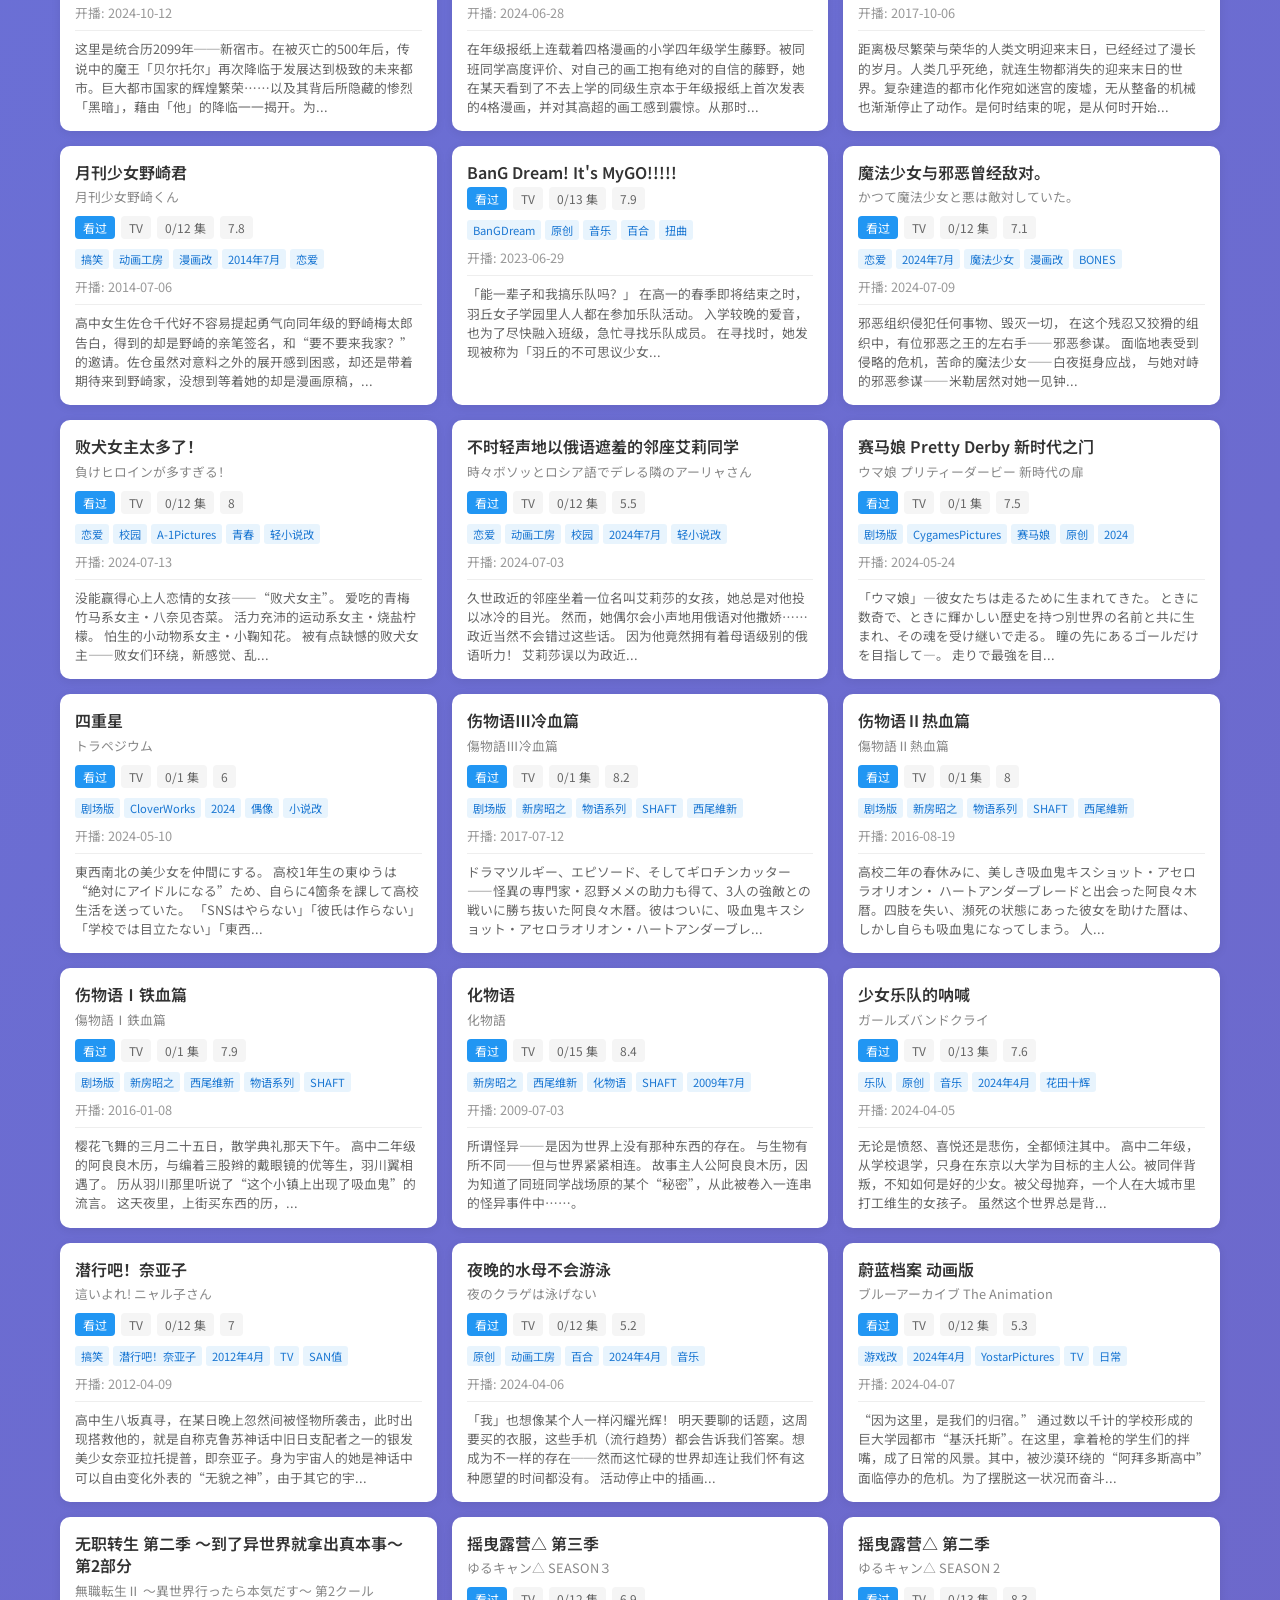
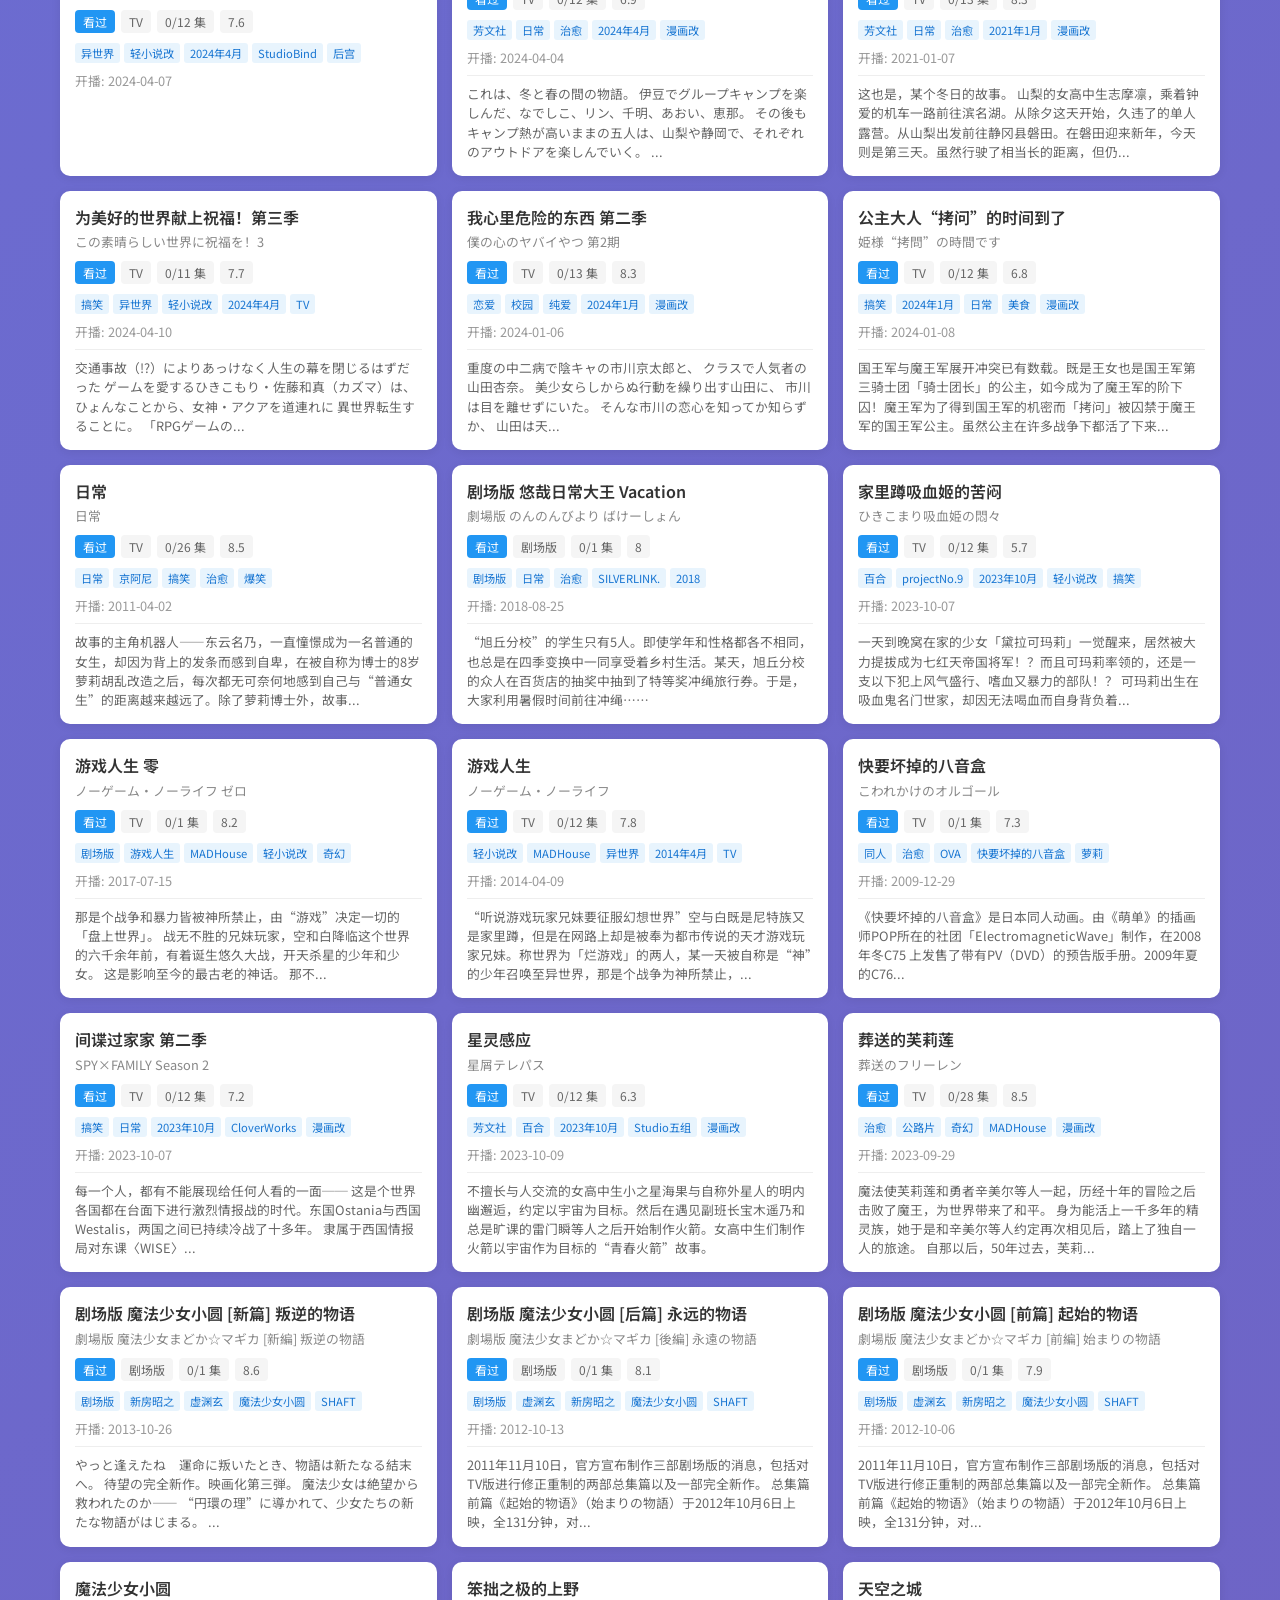
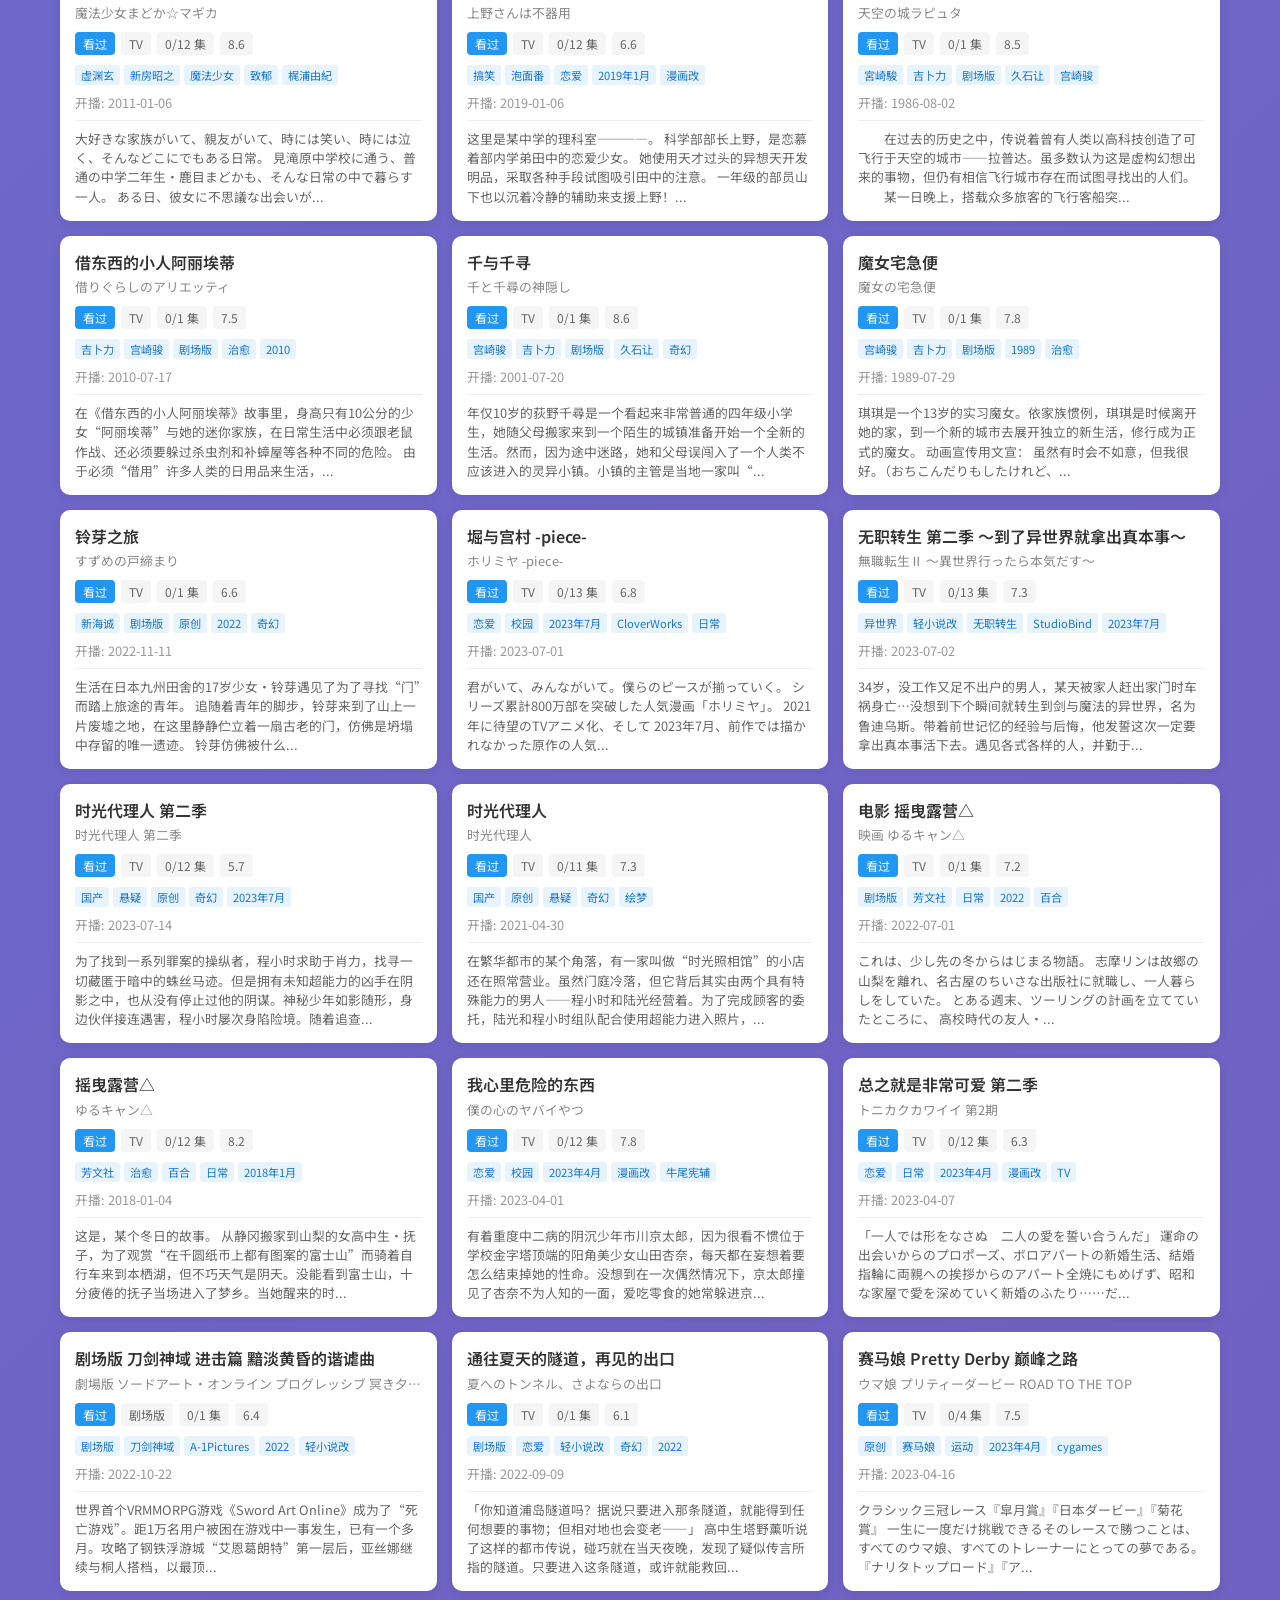
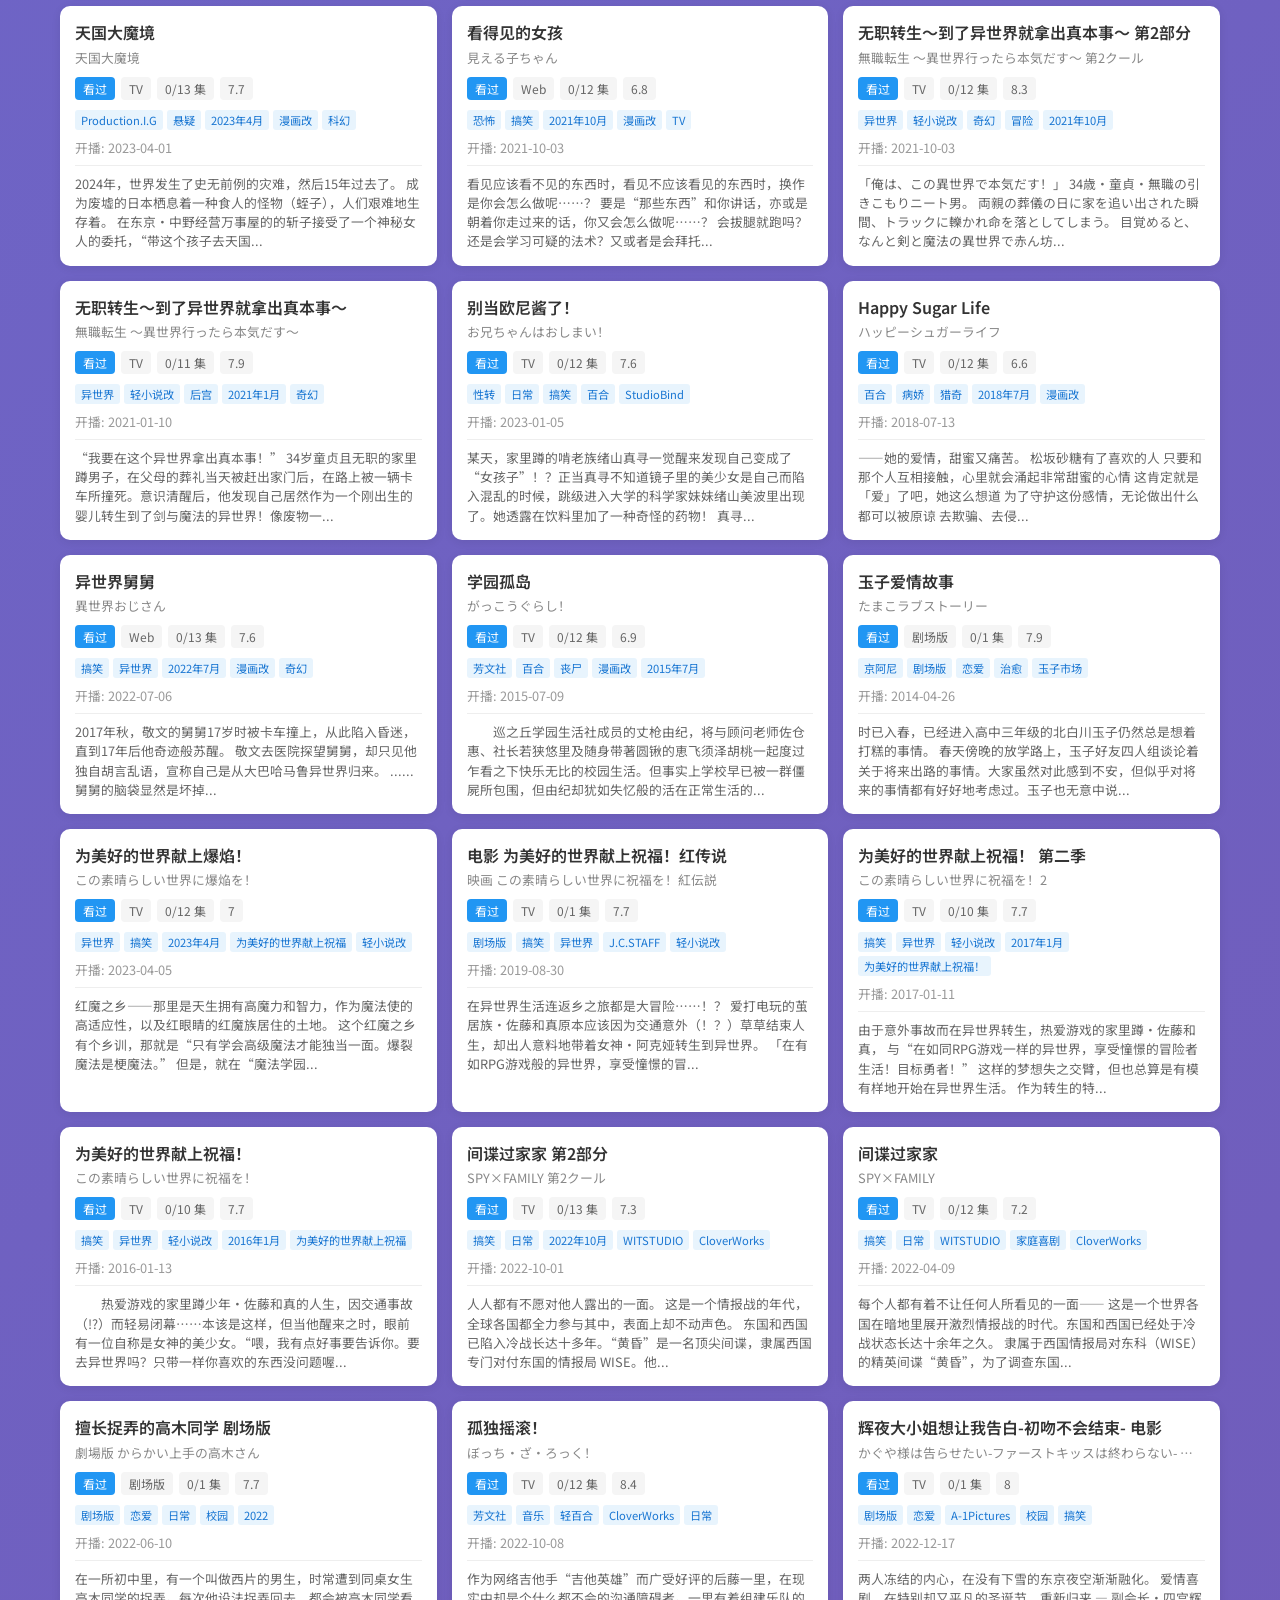
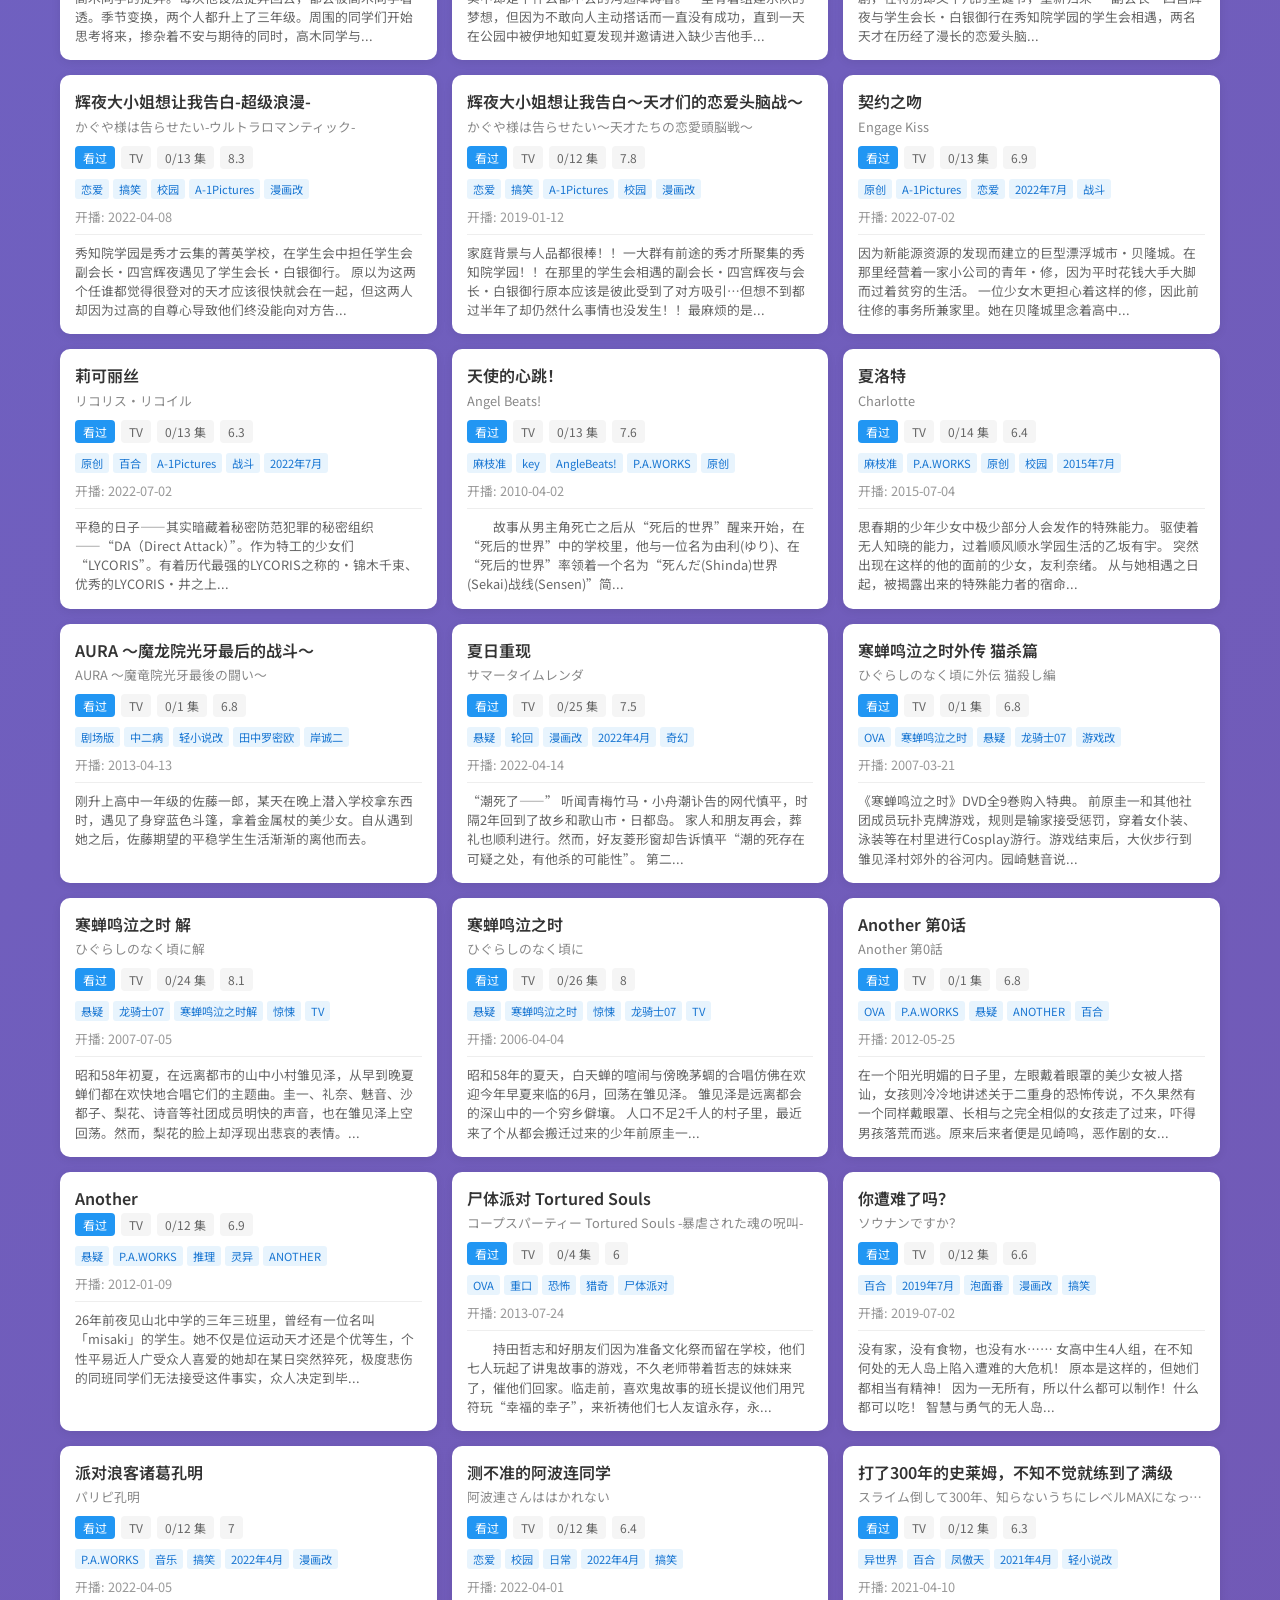
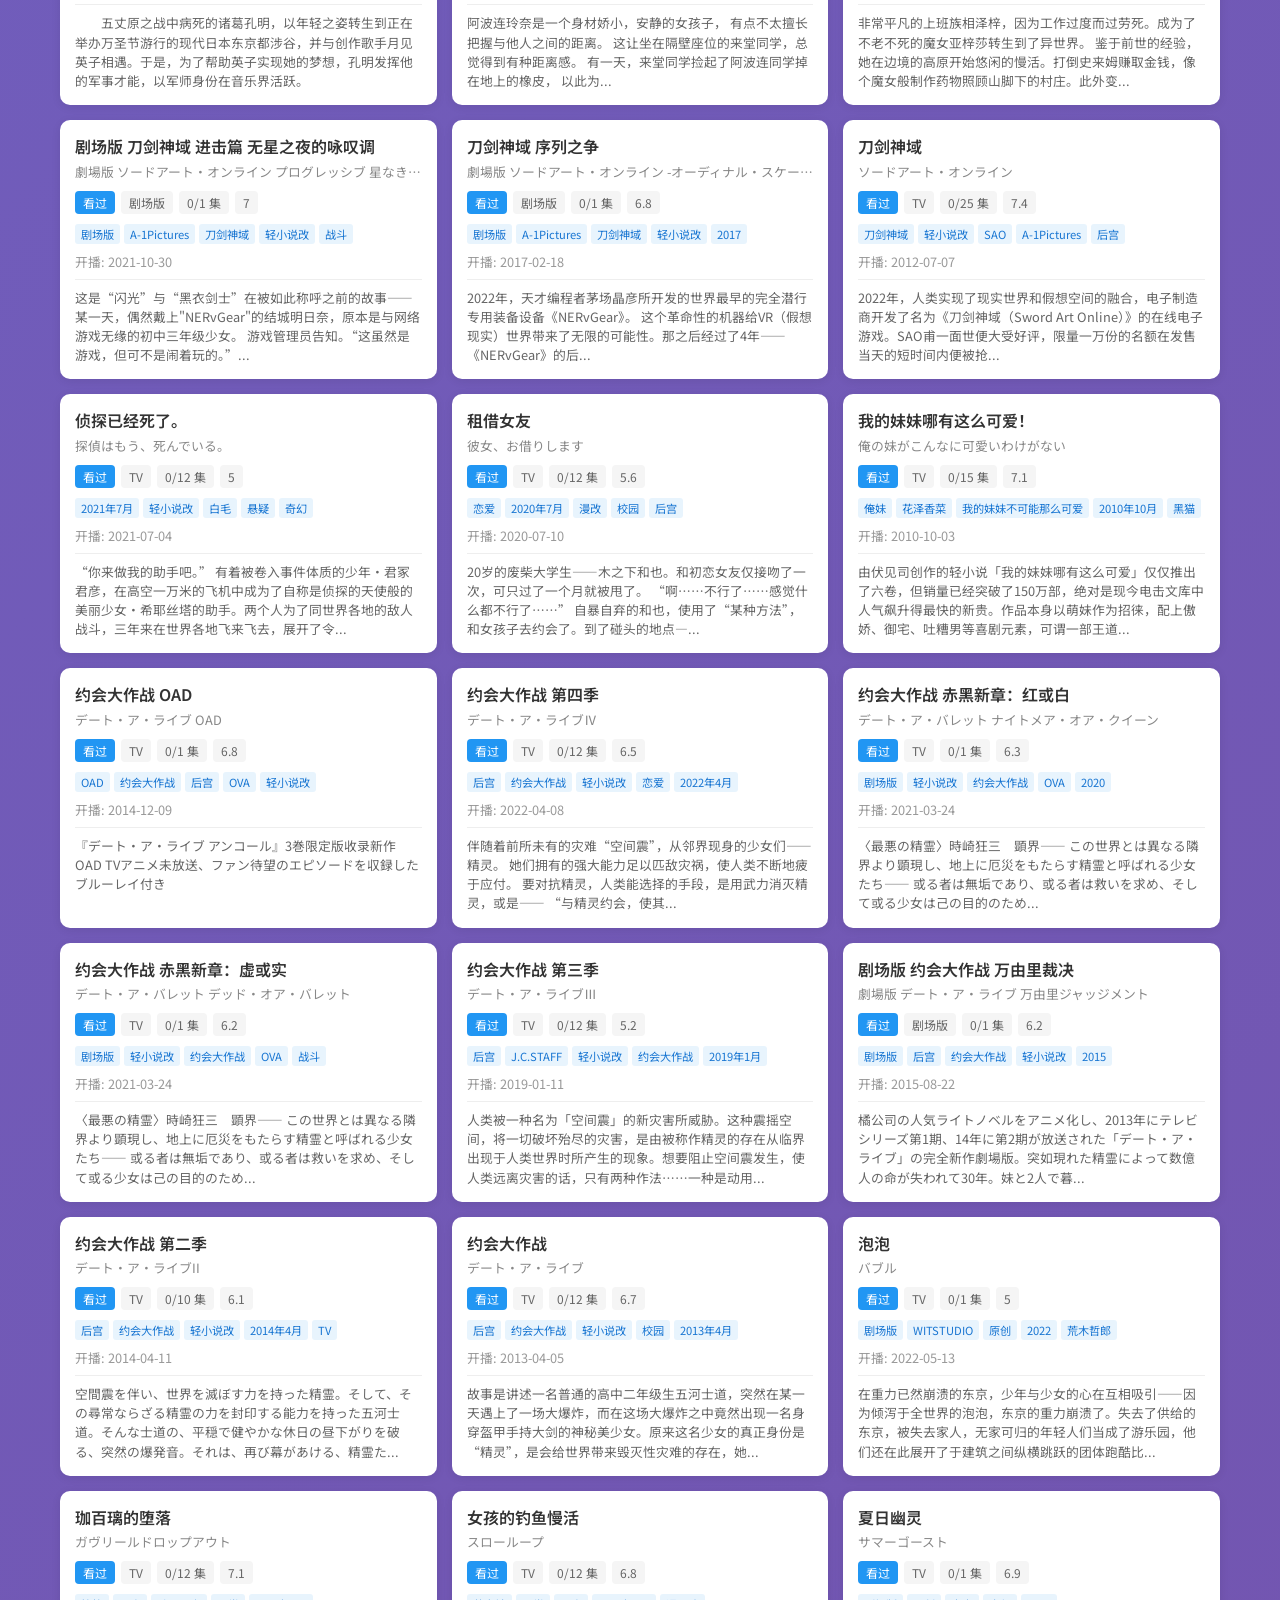
==== commit 1df4e012: "Update index.html" ====
--- a/index.html
+++ b/index.html
@@ -12,7 +12,7 @@
     <header>
         <div class="container">
             <h1>追番列表</h1>
-            <p class="subtitle">Bangumi 用户 <span id="username">WuTong</span> 的追番记录</p>
+            <p class="subtitle"><span id="username"></span> 的 Bangumi 追番记录</p>
             <p class="update-time">最后更新: <span id="update-time">-</span></p>
         </div>
     </header>
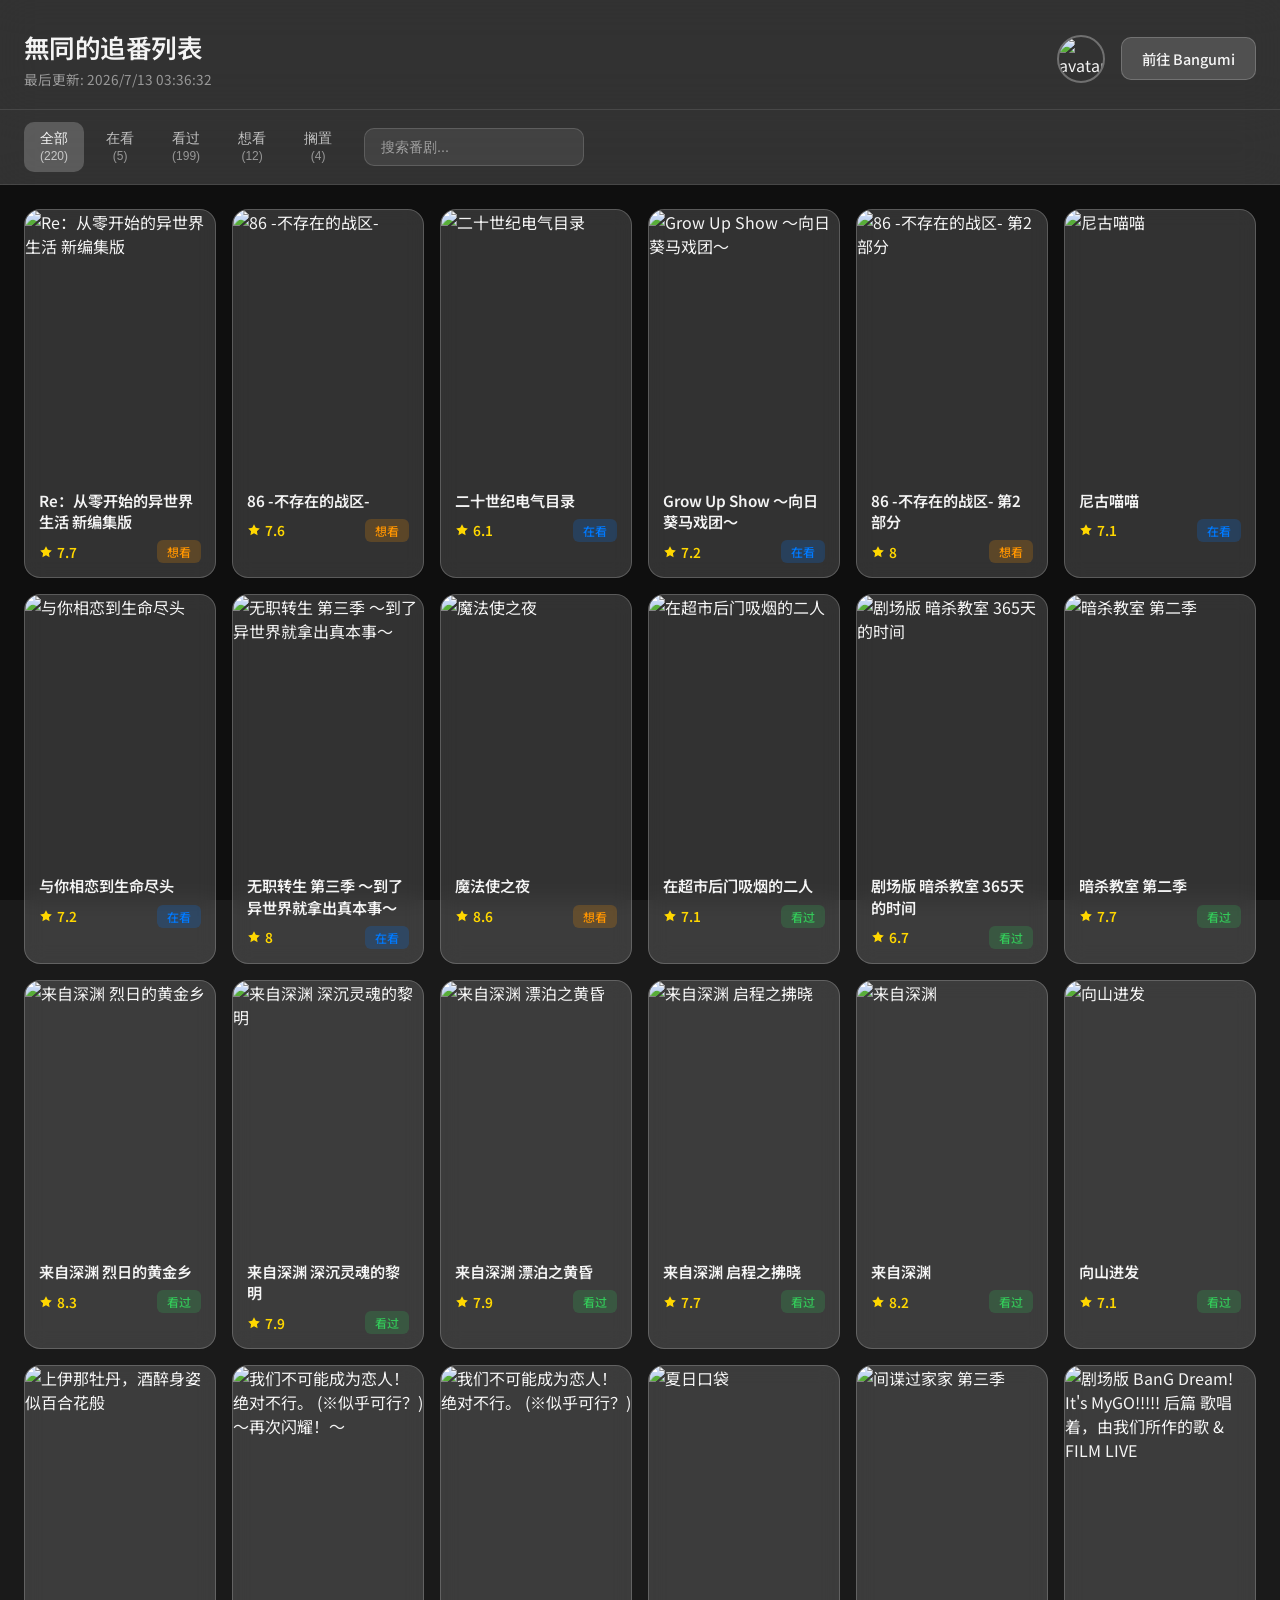
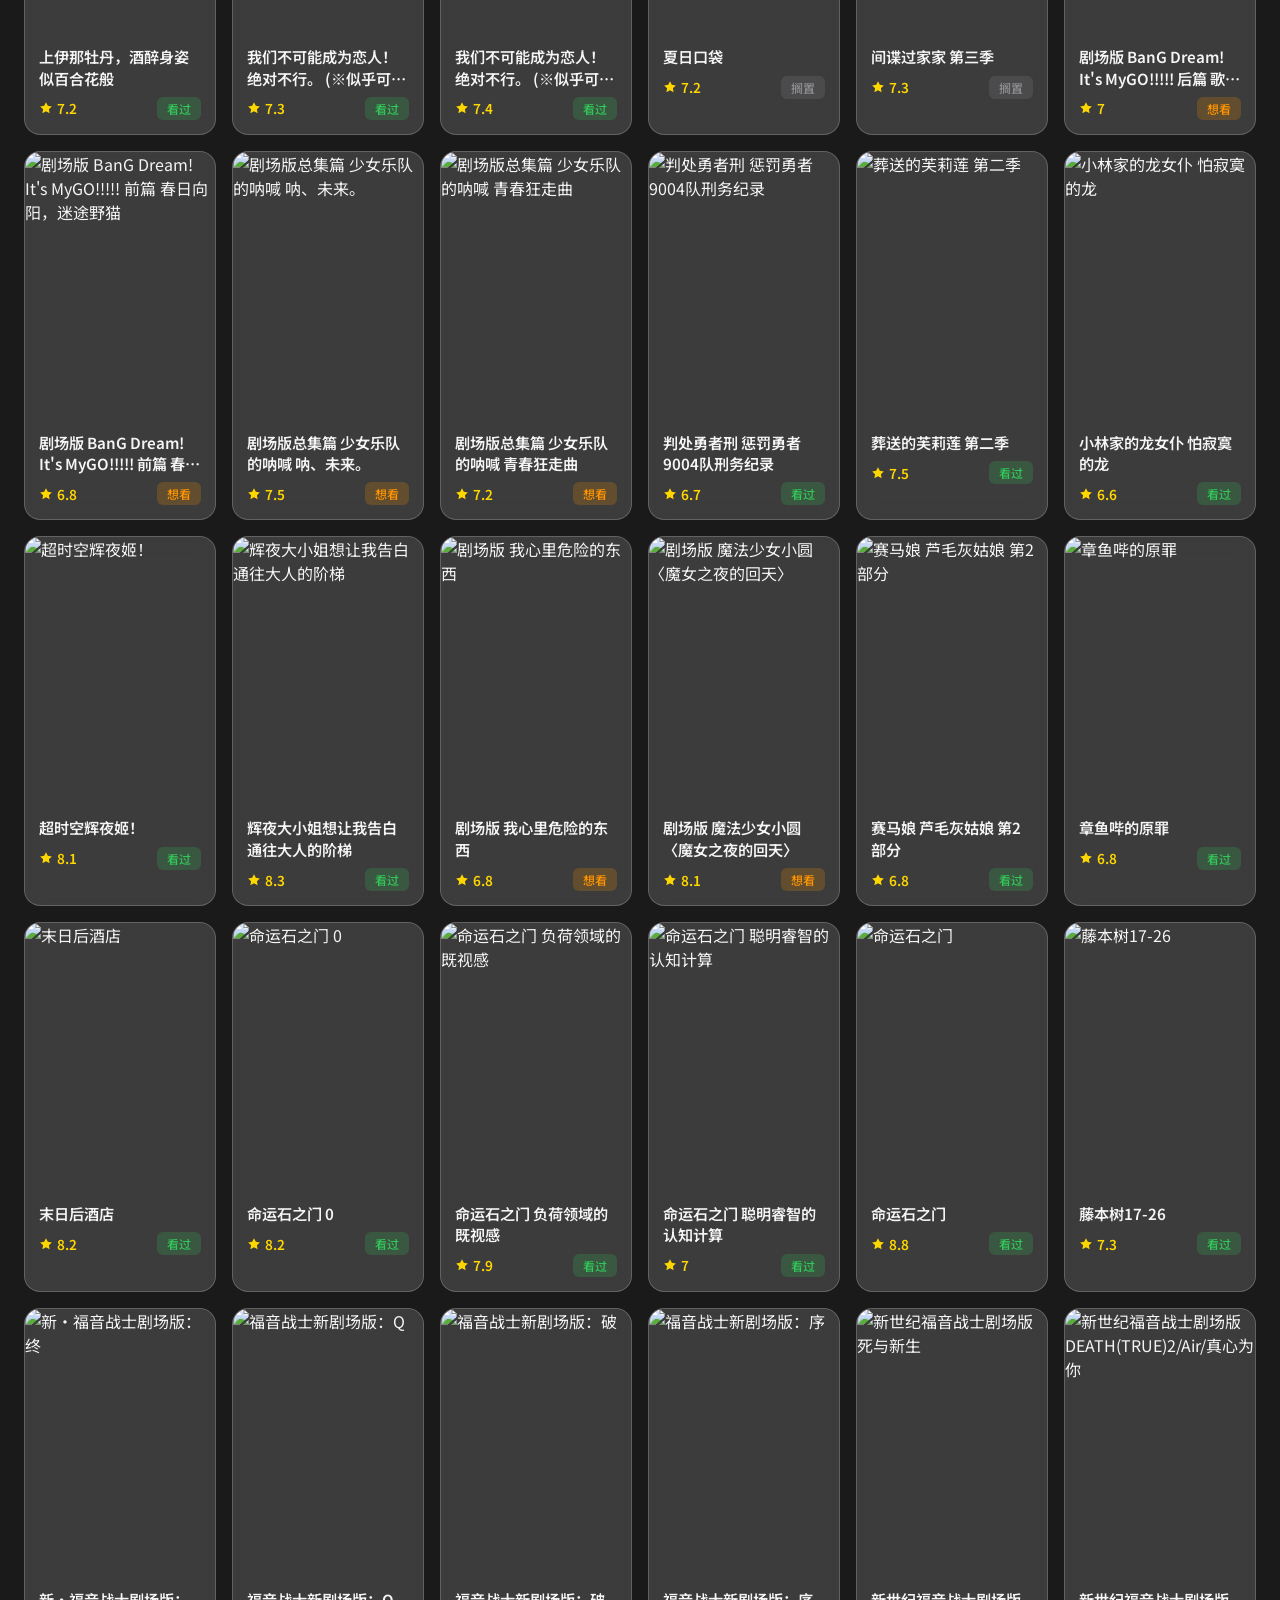
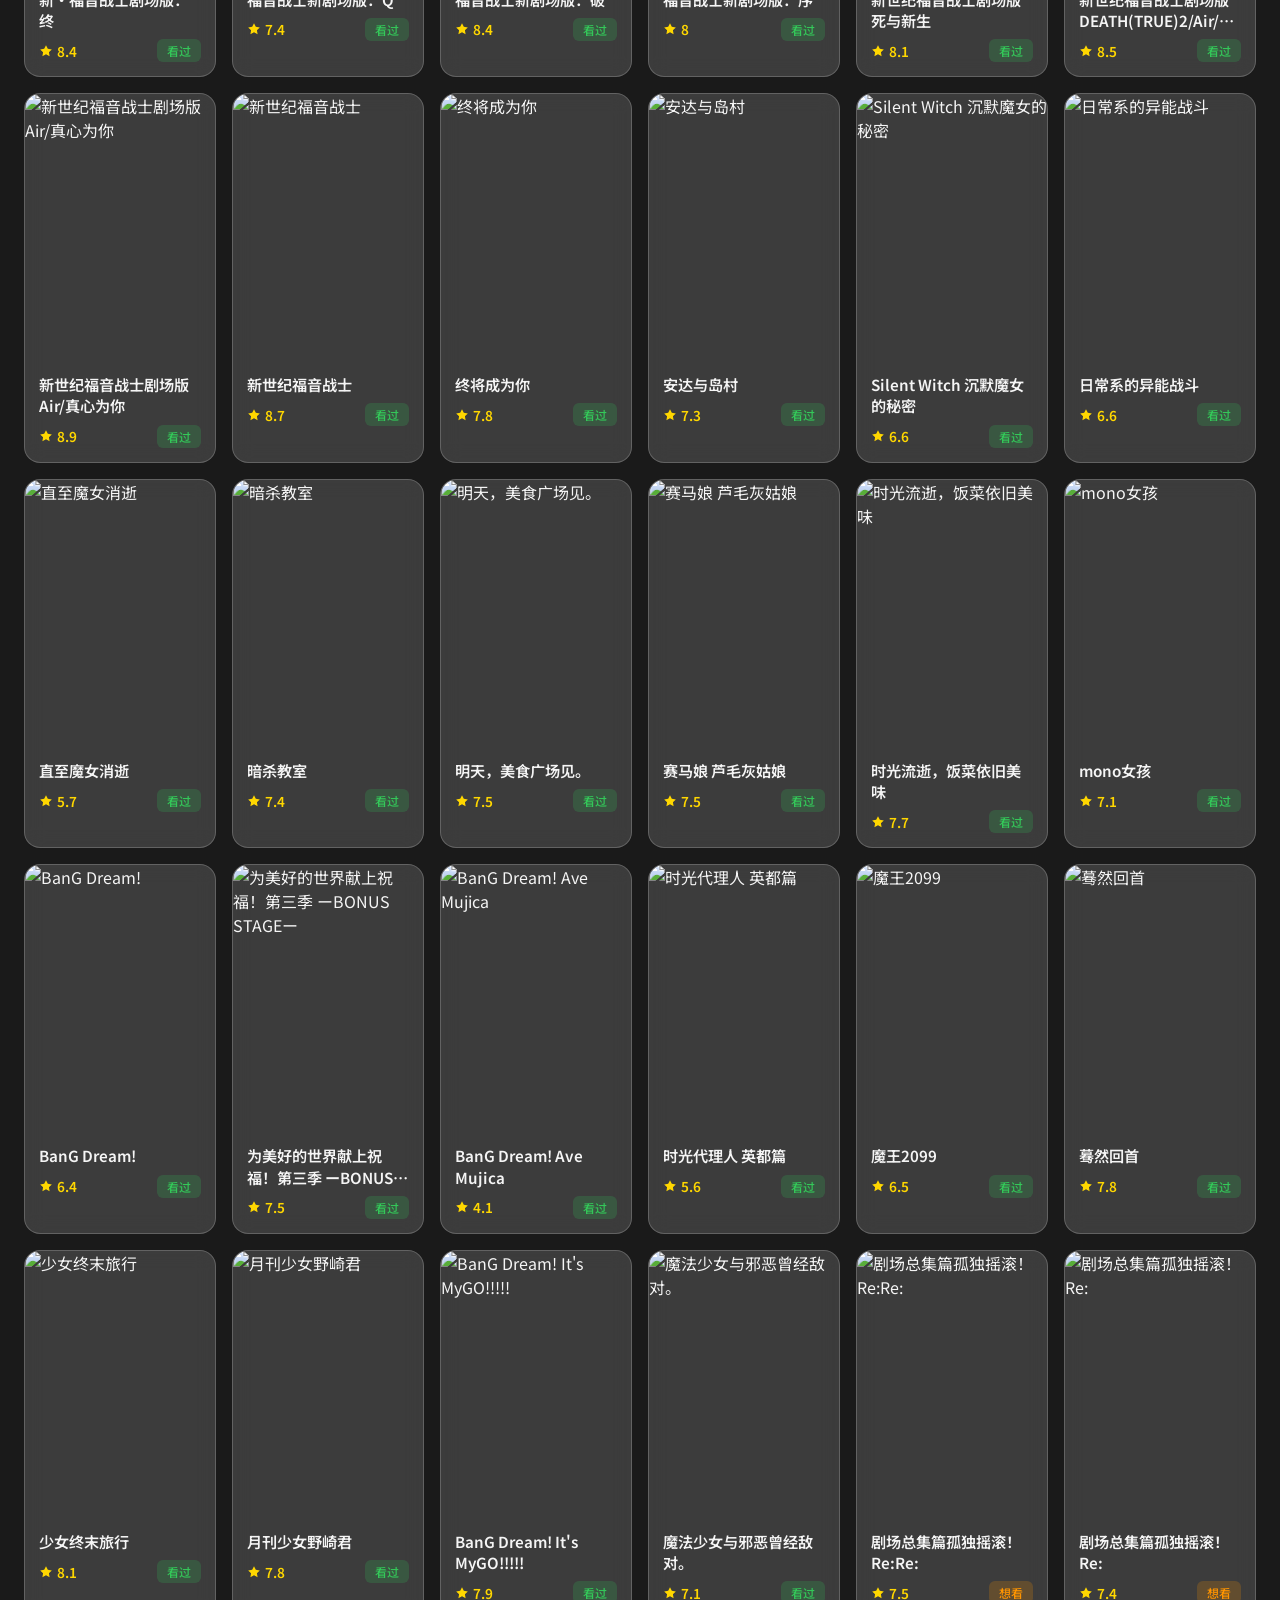
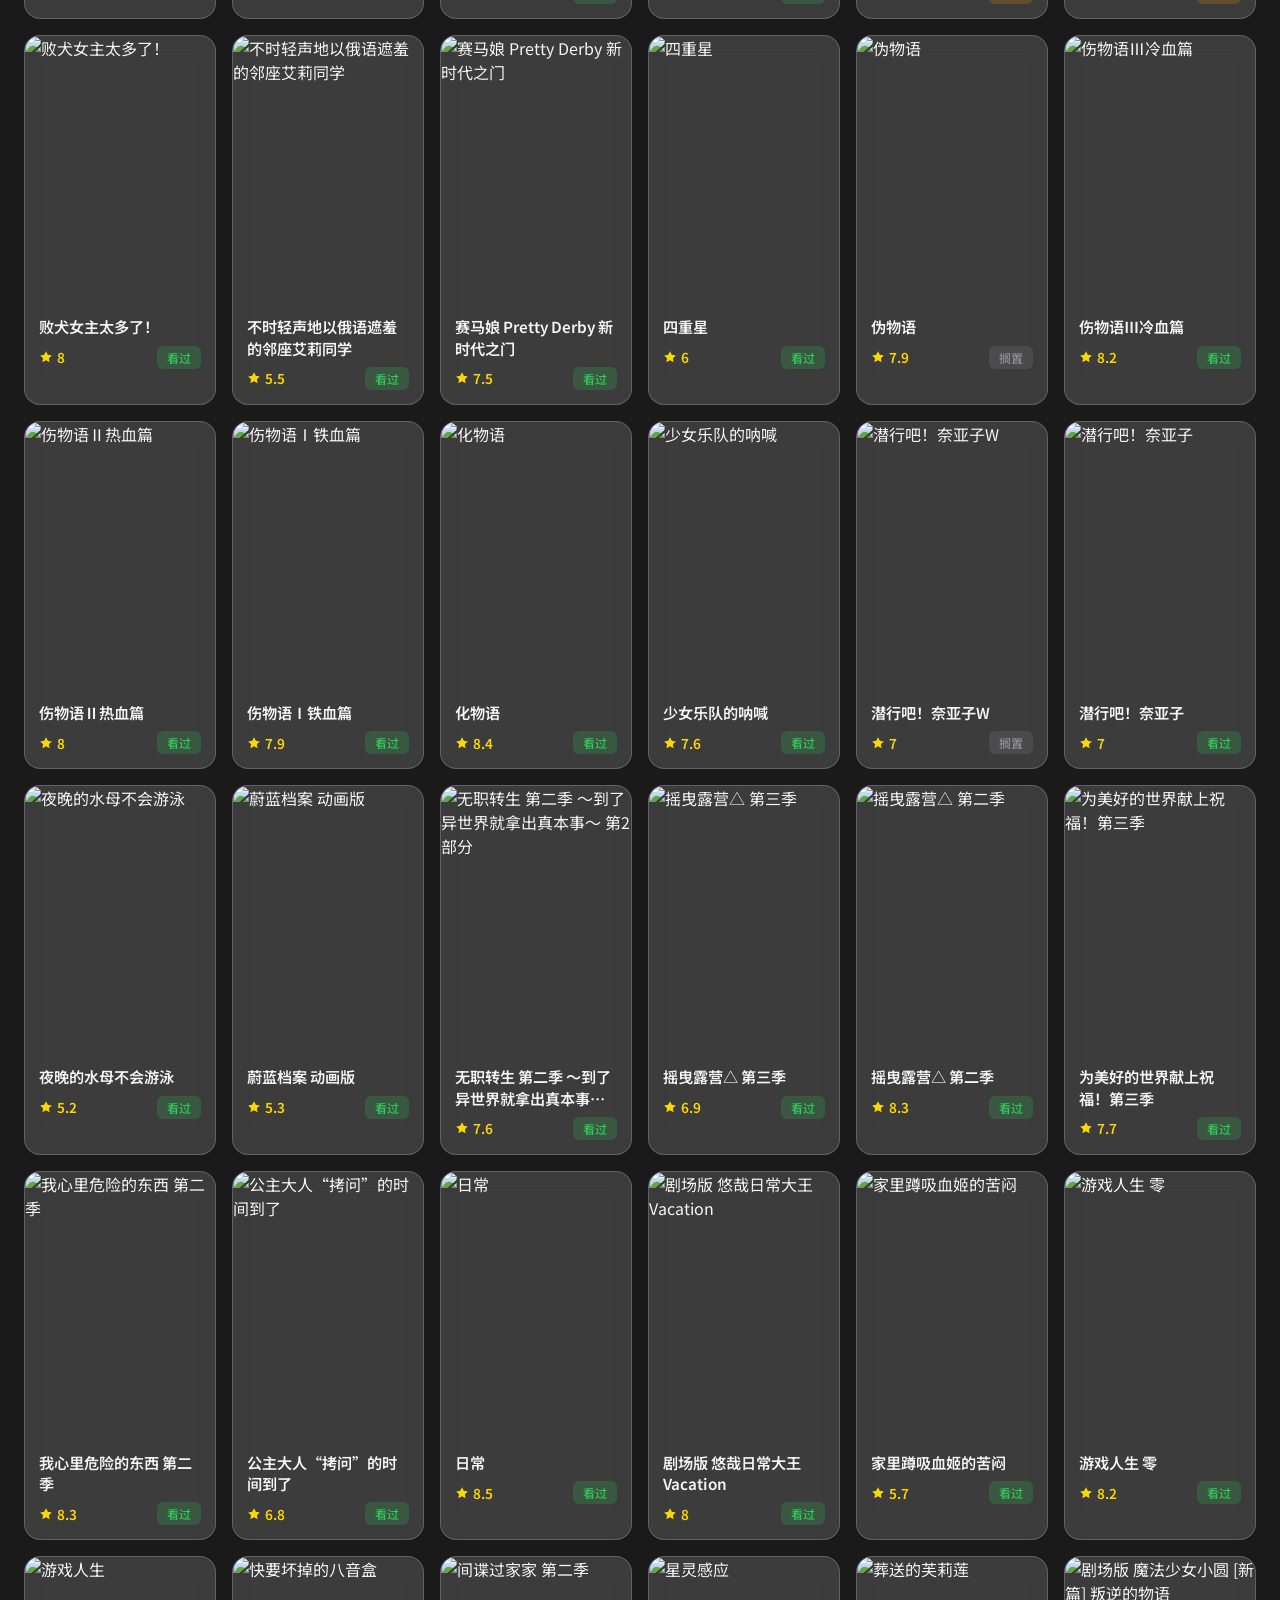
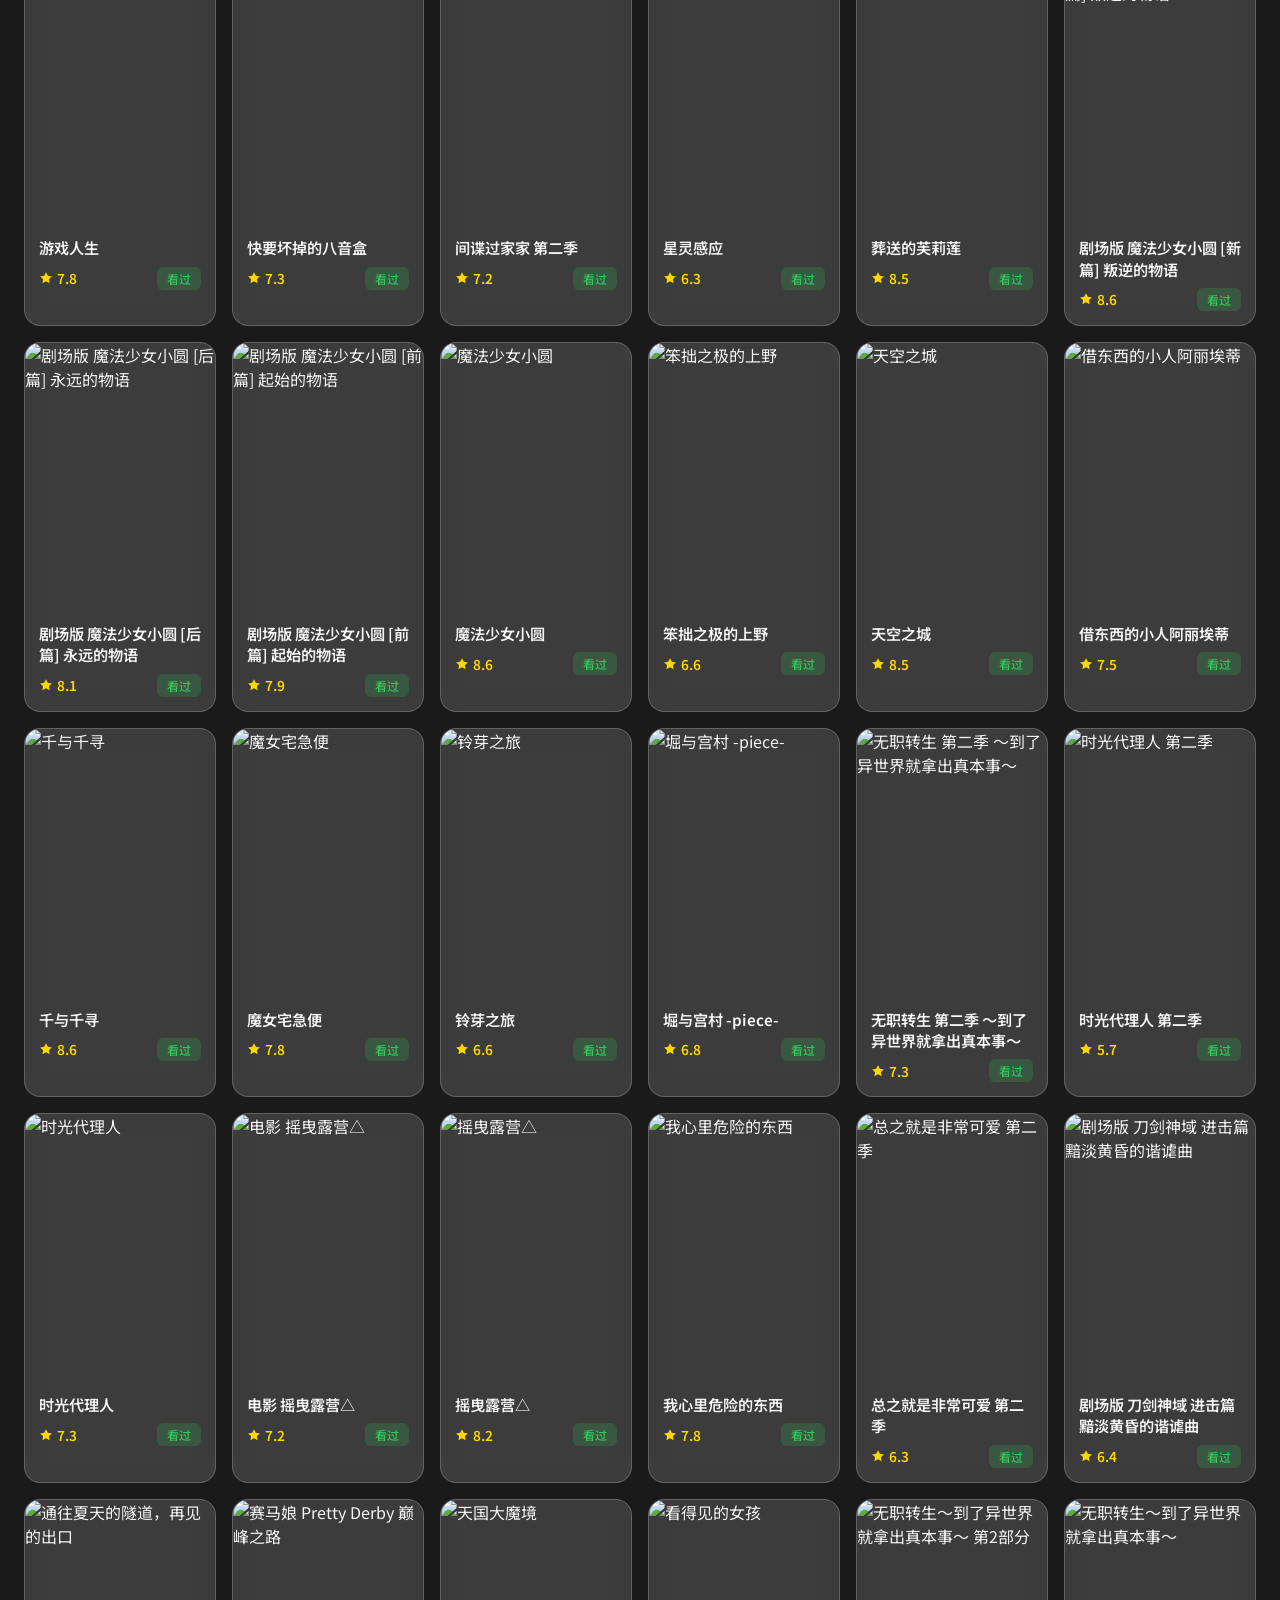
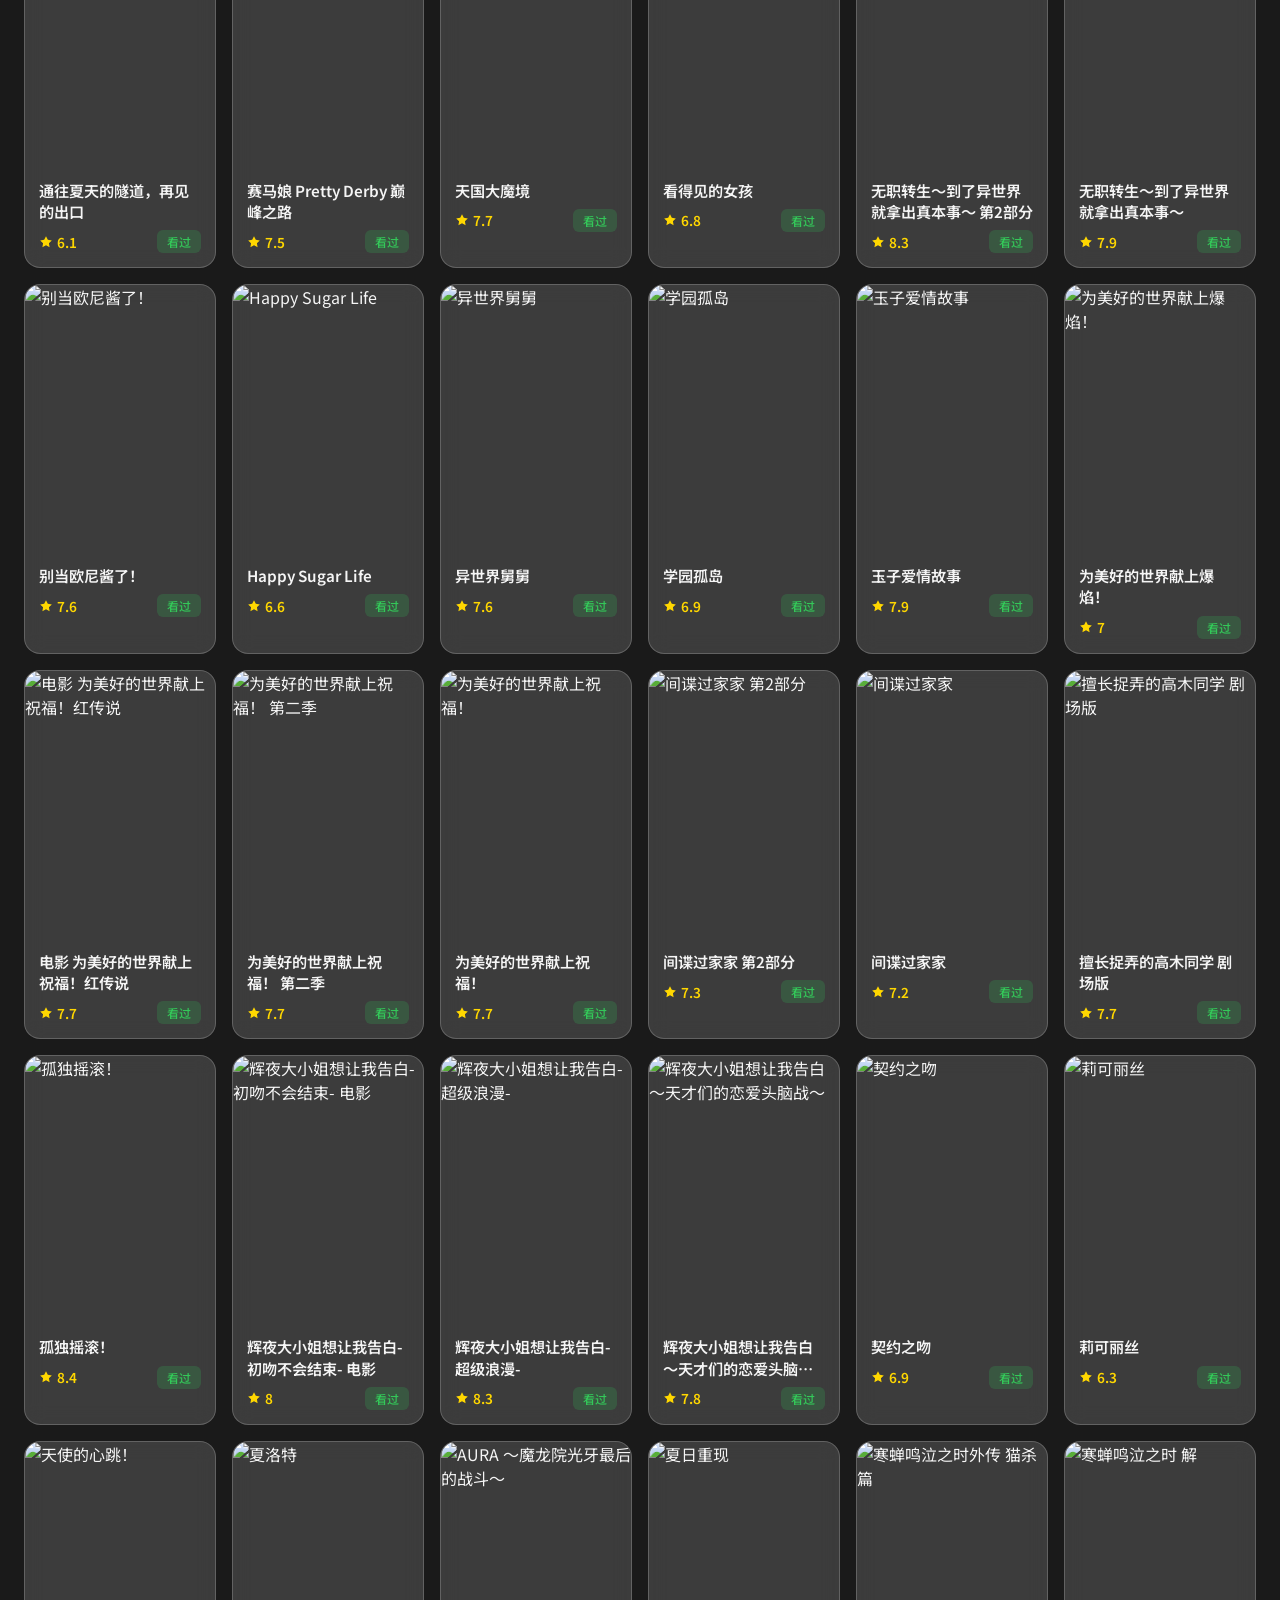
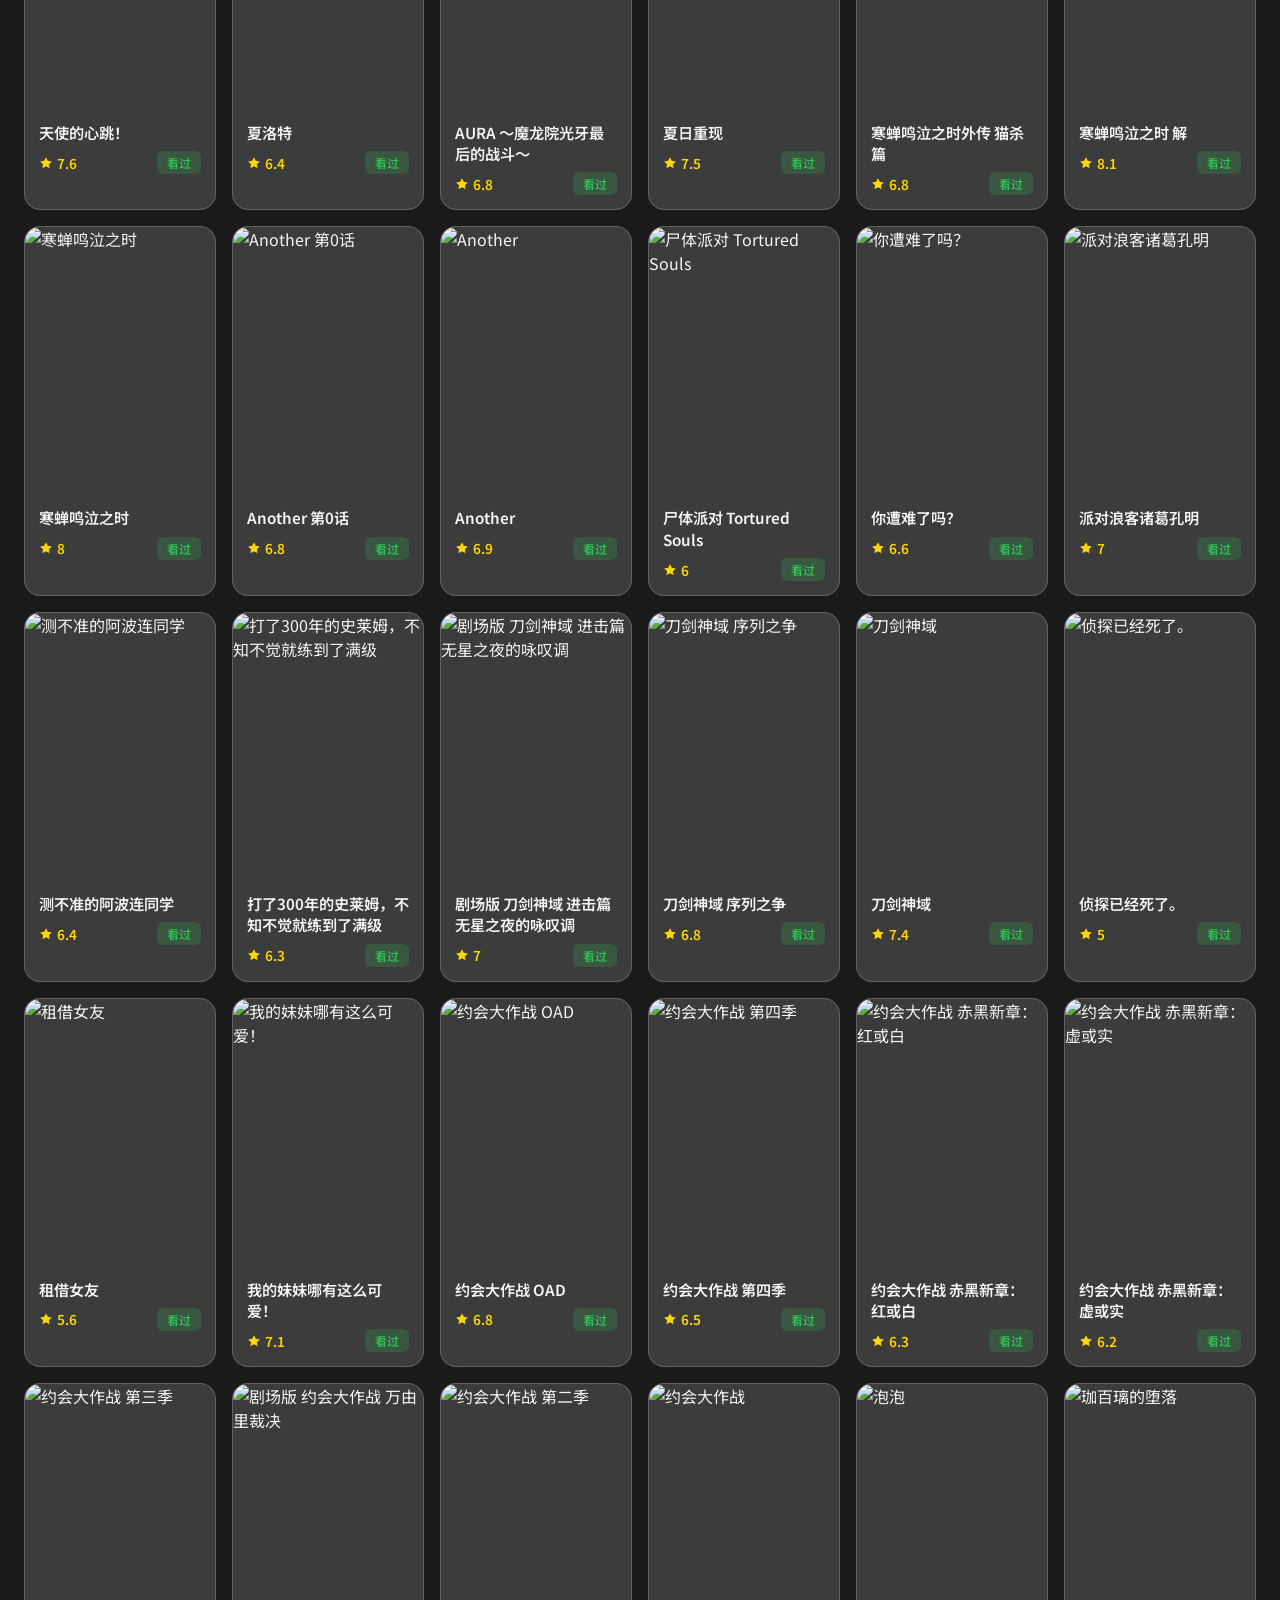
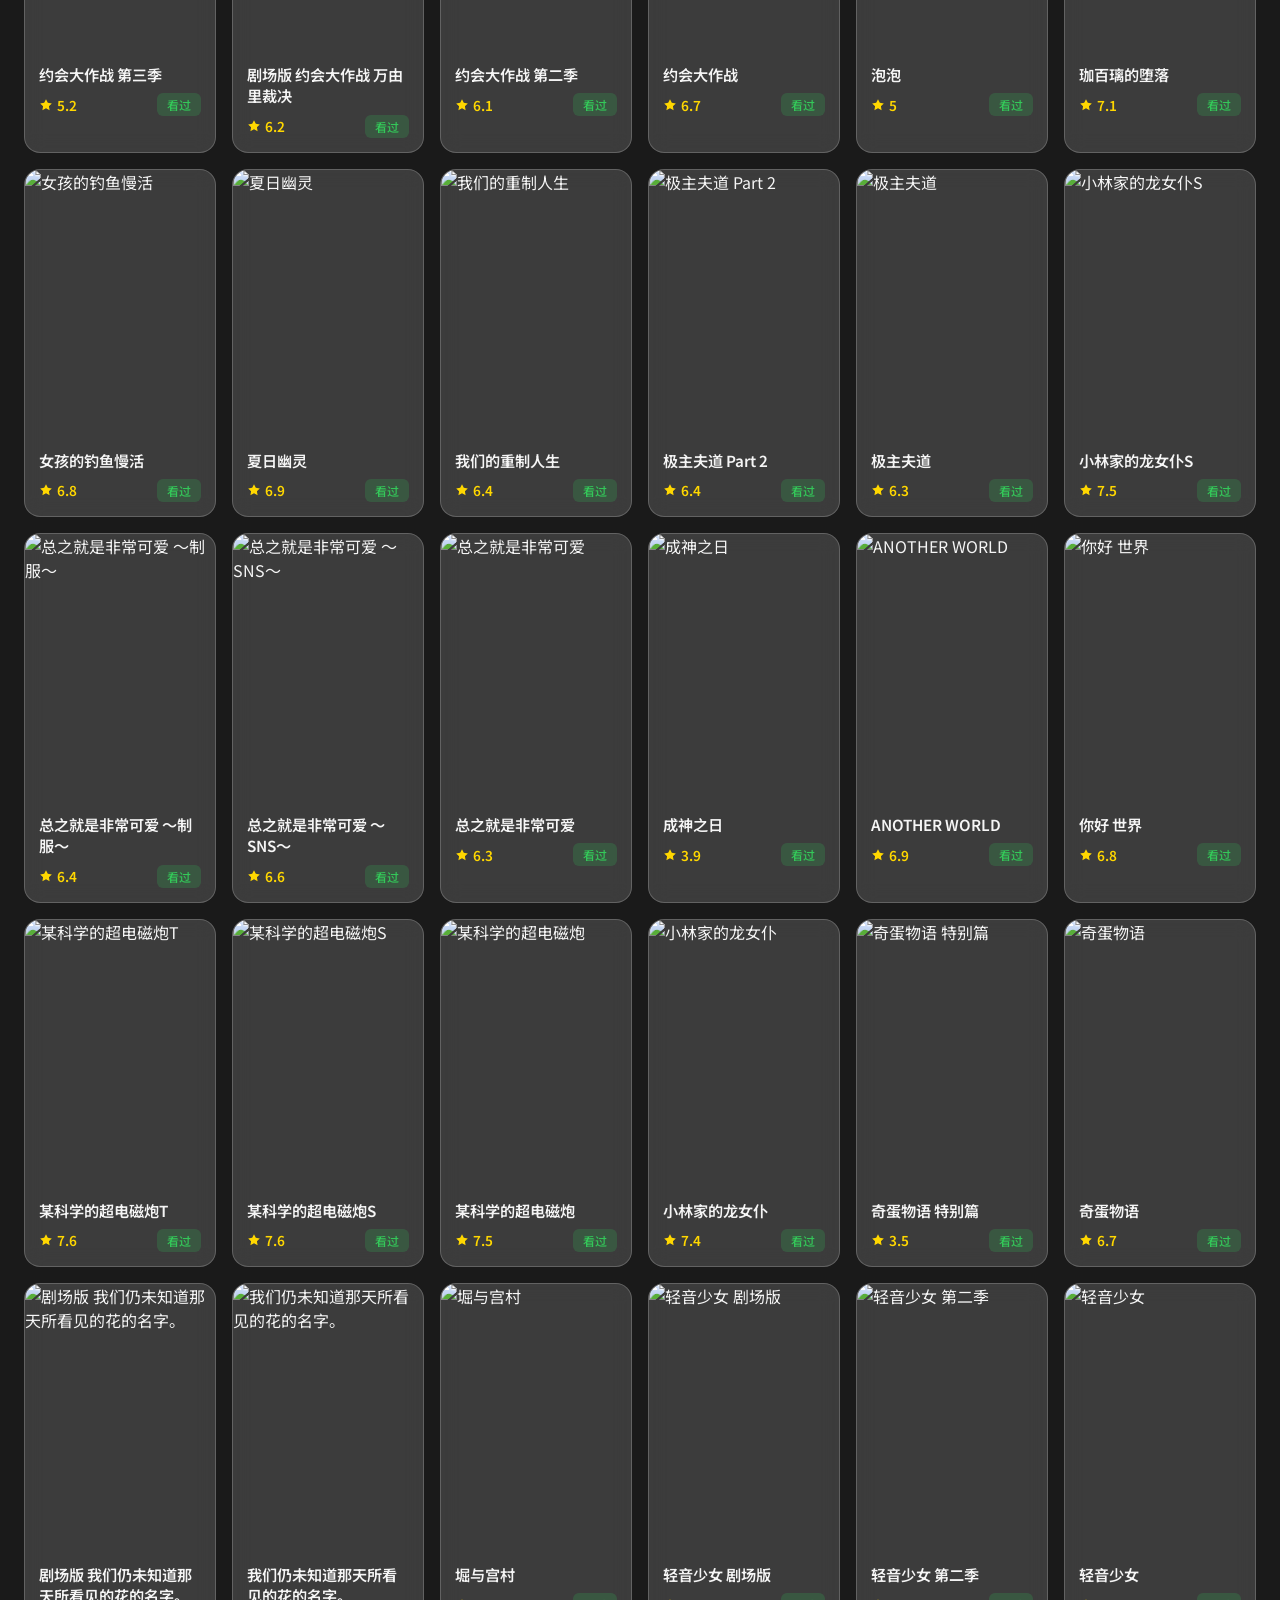
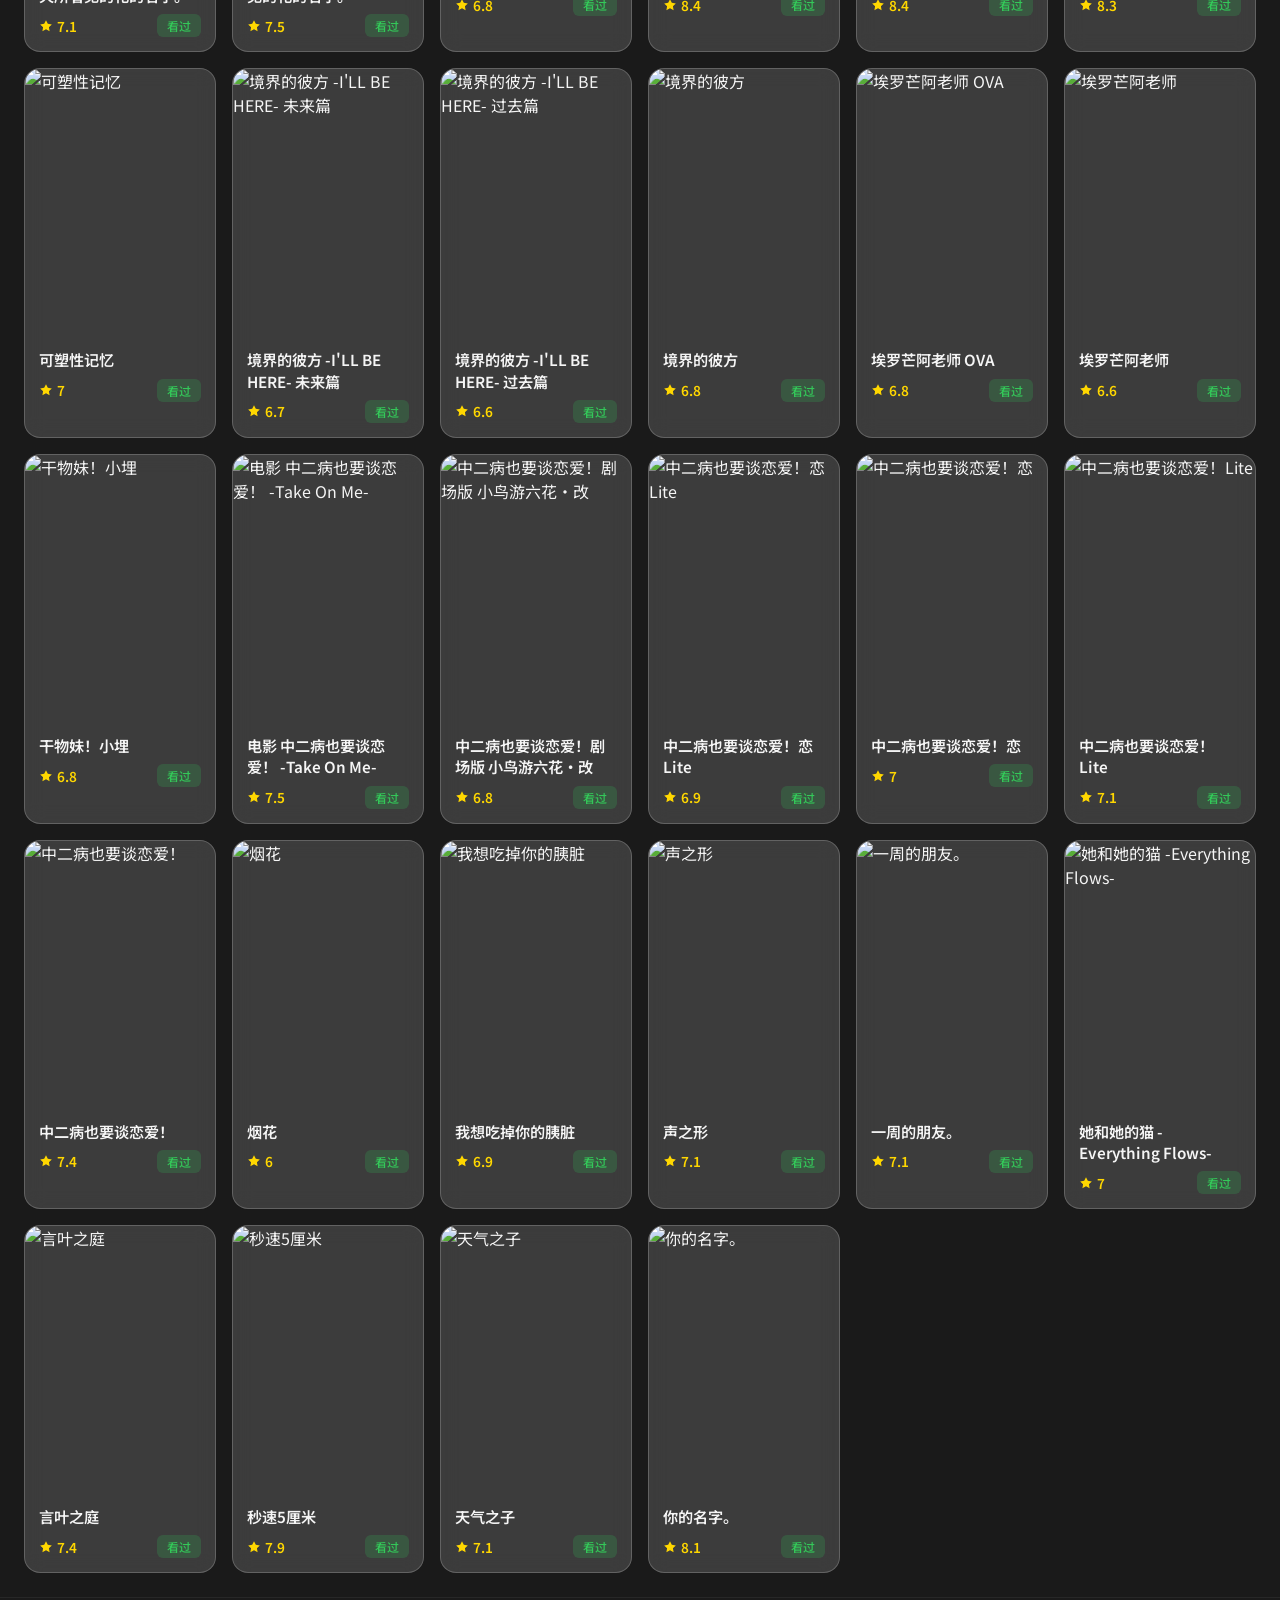
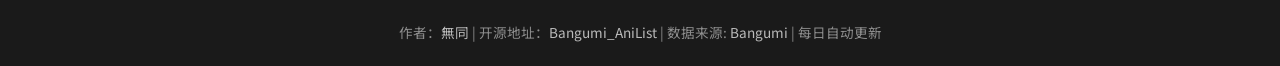
==== commit f1e5e559: "彻底重构" ====
--- a/index.html
+++ b/index.html
@@ -4,46 +4,110 @@
     <meta charset="UTF-8">
     <meta name="viewport" content="width=device-width, initial-scale=1.0">
     <title>追番列表</title>
+    <link rel="icon" id="favicon" href="">
     <link rel="stylesheet" href="static/style.css">
     <link rel="preconnect" href="https://fonts.googleapis.com">
-    <link href="https://fonts.googleapis.com/css2?family=Noto+Sans+SC:wght@300;400;500;700&display=swap" rel="stylesheet">
+    <link href="https://fonts.googleapis.com/css2?family=Noto+Sans+SC:wght@300;400;500;600;700&display=swap" rel="stylesheet">
 </head>
 <body>
-    <header>
-        <div class="container">
-            <h1>追番列表</h1>
-            <p class="subtitle"><span id="username"></span> 的 Bangumi 追番记录</p>
-            <p class="update-time">最后更新: <span id="update-time">-</span></p>
+    <div class="bg-overlay"></div>
+
+    <header class="glass-header">
+        <div class="container header-content">
+            <div class="header-left">
+                <h1 class="site-title"><span id="nickname"></span>的追番列表</h1>
+                <p class="update-time">最后更新: <span id="update-time">-</span></p>
+            </div>
+            <div class="header-right">
+                <img class="avatar" id="avatar" src="" alt="avatar">
+                <a class="bangumi-btn" id="bangumi-btn" href="https://bgm.tv/user/wutong" target="_blank">前往 Bangumi</a>
+            </div>
         </div>
     </header>
 
+    <nav class="glass-nav">
+        <div class="container nav-content">
+            <div class="nav-tabs" id="nav-tabs">
+                <button class="nav-tab active" data-status="all"><span class="tab-name">全部</span><span class="tab-count">(<span id="count-all">0</span>)</span></button>
+                <button class="nav-tab" data-status="3"><span class="tab-name">在看</span><span class="tab-count">(<span id="count-doing">0</span>)</span></button>
+                <button class="nav-tab" data-status="2"><span class="tab-name">看过</span><span class="tab-count">(<span id="count-done">0</span>)</span></button>
+                <button class="nav-tab" data-status="1"><span class="tab-name">想看</span><span class="tab-count">(<span id="count-wish">0</span>)</span></button>
+                <button class="nav-tab" data-status="4"><span class="tab-name">搁置</span><span class="tab-count">(<span id="count-onhold">0</span>)</span></button>
+                <button class="nav-tab search-tab" id="search-toggle">
+                    <svg width="16" height="16" viewBox="0 0 24 24" fill="none" stroke="currentColor" stroke-width="2">
+                        <circle cx="11" cy="11" r="8"/><path d="m21 21-4.35-4.35"/>
+                    </svg>
+                </button>
+            </div>
+            <input type="text" class="search-input" id="search" placeholder="搜索番剧...">
+        </div>
+    </nav>
+
     <main class="container">
-        <!-- 筛选栏 -->
-        <div class="filters">
-            <div class="filter-group">
-                <button class="filter-btn active" data-status="all">全部</button>
-                <button class="filter-btn" data-status="在看">在看</button>
-                <button class="filter-btn" data-status="看过">看过</button>
-                <button class="filter-btn" data-status="想看">想看</button>
-                <button class="filter-btn" data-status="搁置">搁置</button>
-            </div>
-            <div class="search-box">
-                <input type="text" id="search" placeholder="搜索番剧...">
-            </div>
-        </div>
-
-        <!-- 统计信息 -->
-        <div class="stats" id="stats"></div>
-
-        <!-- 番剧列表 -->
         <div class="anime-grid" id="anime-grid">
             <div class="loading">加载中...</div>
         </div>
     </main>
 
+    <!-- 弹窗 -->
+    <div class="modal-overlay" id="modal-overlay">
+        <div class="modal glass-modal">
+            <button class="modal-close" id="modal-close">&times;</button>
+            <div class="modal-body">
+                <!-- 第一排：封面 + 名称 -->
+                <div class="modal-row modal-row-cover">
+                    <div class="modal-cover-wrap">
+                        <img class="modal-cover" id="modal-cover" src="" alt="">
+                    </div>
+                    <div class="modal-cover-info">
+                        <h2 class="modal-name-cn" id="modal-name-cn"></h2>
+                        <p class="modal-name" id="modal-name"></p>
+                        <a class="bangumi-btn modal-bangumi-btn" id="modal-bangumi-btn" href="#" target="_blank">前往 Bangumi</a>
+                    </div>
+                </div>
+                <!-- 第二排：信息 -->
+                <div class="modal-row modal-row-info">
+                    <div class="modal-info-cell">
+                        <span class="modal-label">追番状态</span>
+                        <span class="modal-value" id="modal-status"></span>
+                    </div>
+                    <div class="modal-info-cell">
+                        <span class="modal-label">评分</span>
+                        <span class="modal-value" id="modal-score"></span>
+                    </div>
+                    <div class="modal-info-cell">
+                        <span class="modal-label">集数</span>
+                        <span class="modal-value" id="modal-eps"></span>
+                    </div>
+                    <div class="modal-info-cell">
+                        <span class="modal-label">开播日期</span>
+                        <span class="modal-value" id="modal-date"></span>
+                    </div>
+                </div>
+                <!-- 第三排：标签 -->
+                <div class="modal-row modal-row-tags">
+                    <span class="modal-label">标签</span>
+                    <div class="modal-tags" id="modal-tags"></div>
+                </div>
+                <!-- 第四排：简介 -->
+                <div class="modal-row modal-row-summary">
+                    <span class="modal-label">简介</span>
+                    <p class="modal-summary" id="modal-summary"></p>
+                </div>
+            </div>
+        </div>
+    </div>
+
+    <!-- 返回顶部 -->
+    <button class="back-to-top" id="back-to-top">
+        <svg width="20" height="20" viewBox="0 0 24 24" fill="none" stroke="currentColor" stroke-width="2">
+            <path d="M18 15l-6-6-6 6"/>
+        </svg>
+    </button>
+
     <footer>
         <div class="container">
-            <p>数据来源: <a href="https://bgm.tv" target="_blank">Bangumi</a> | 每日自动更新</p>
+            <p>作者：<a href="https://www.bestwutong.top/" target="_blank">無同</a> | 开源地址：<a href="https://github.com/bestWuTong/Bangumi_AniList" target="_blank">Bangumi_AniList</a> | 数据来源: <a href="https://bgm.tv" target="_blank">Bangumi</a> | 每日自动更新</p>
         </div>
     </footer>
 
--- a/static/style.css
+++ b/static/style.css
@@ -4,162 +4,327 @@
     box-sizing: border-box;
 }
 
+/* 自定义滚动条 */
+::-webkit-scrollbar {
+    width: 6px;
+    height: 6px;
+}
+
+::-webkit-scrollbar-track {
+    background: transparent;
+}
+
+::-webkit-scrollbar-thumb {
+    background: rgba(255, 255, 255, 0.2);
+    border-radius: 3px;
+}
+
+::-webkit-scrollbar-thumb:hover {
+    background: rgba(255, 255, 255, 0.35);
+}
+
+* {
+    scrollbar-width: thin;
+    scrollbar-color: rgba(255, 255, 255, 0.2) transparent;
+}
+
+:root {
+    --glass-bg: rgba(255, 255, 255, 0.15);
+    --glass-border: rgba(255, 255, 255, 0.2);
+    --glass-shadow: 0 8px 32px rgba(0, 0, 0, 0.1);
+    --text-primary: rgba(255, 255, 255, 0.95);
+    --text-secondary: rgba(255, 255, 255, 0.7);
+    --text-muted: rgba(255, 255, 255, 0.5);
+    --accent: #007AFF;
+    --transition: cubic-bezier(0.25, 0.46, 0.45, 0.94);
+}
+
 body {
-    font-family: 'Noto Sans SC', -apple-system, BlinkMacSystemFont, 'Segoe UI', Roboto, sans-serif;
-    background: linear-gradient(135deg, #667eea 0%, #764ba2 100%);
+    font-family: 'Noto Sans SC', -apple-system, BlinkMacSystemFont, 'SF Pro Display', 'Segoe UI', sans-serif;
     min-height: 100vh;
-    color: #333;
+    color: var(--text-primary);
+    background-color: #1a1a1a;
+    overflow-x: hidden;
+}
+
+/* 背景 */
+.bg-overlay {
+    position: fixed;
+    top: 0;
+    left: 0;
+    width: 100%;
+    height: 100%;
+    background-size: cover;
+    background-position: center;
+    background-repeat: no-repeat;
+    z-index: -2;
+    transition: opacity 0.25s var(--transition);
+}
+
+.bg-overlay::after {
+    content: '';
+    position: absolute;
+    top: 0;
+    left: 0;
+    width: 100%;
+    height: 100%;
+    background: rgba(0, 0, 0, 0.4);
+    backdrop-filter: blur(2px);
 }
 
 .container {
-    max-width: 1200px;
+    max-width: 1400px;
     margin: 0 auto;
-    padding: 0 20px;
+    padding: 0 24px;
+}
+
+/* 毛玻璃效果 */
+.glass-header,
+.glass-nav,
+.glass-modal {
+    background: var(--glass-bg);
+    backdrop-filter: blur(20px);
+    -webkit-backdrop-filter: blur(20px);
+    border-radius: 0;
+}
+
+.glass-modal {
+    border-radius: 20px;
+    border: 1px solid rgba(255, 255, 255, 0.1);
 }
 
 /* Header */
-header {
-    background: rgba(255, 255, 255, 0.1);
-    backdrop-filter: blur(10px);
-    padding: 40px 0;
-    text-align: center;
-    color: white;
-}
-
-header h1 {
-    font-size: 2.5rem;
-    font-weight: 700;
-    margin-bottom: 10px;
-    text-shadow: 2px 2px 4px rgba(0, 0, 0, 0.2);
-}
-
-.subtitle {
-    font-size: 1.1rem;
-    opacity: 0.9;
+.glass-header {
+    padding: 28px 0 20px;
+    background: var(--glass-bg);
+    backdrop-filter: blur(20px);
+    -webkit-backdrop-filter: blur(20px);
+}
+
+.header-content {
+    display: flex;
+    justify-content: space-between;
+    align-items: center;
+}
+
+.site-title {
+    font-size: 1.6rem;
+    font-weight: 600;
+    letter-spacing: -0.02em;
 }
 
 .update-time {
+    font-size: 0.85rem;
+    color: var(--text-muted);
+    margin-top: 4px;
+}
+
+.header-right {
+    display: flex;
+    align-items: center;
+    gap: 16px;
+}
+
+.avatar {
+    width: 48px;
+    height: 48px;
+    border-radius: 50%;
+    object-fit: cover;
+    border: 2px solid rgba(255, 255, 255, 0.3);
+    transition: transform 0.15s var(--transition);
+}
+
+.avatar:hover {
+    transform: scale(1.08);
+}
+
+.bangumi-btn {
+    display: inline-block;
+    padding: 10px 20px;
+    background: rgba(255, 255, 255, 0.15);
+    color: var(--text-primary);
+    text-decoration: none;
+    border-radius: 10px;
     font-size: 0.9rem;
-    opacity: 0.7;
-    margin-top: 8px;
-}
-
-/* Main */
-main {
-    padding: 30px 0;
-}
-
-/* Filters */
-.filters {
-    background: white;
-    border-radius: 12px;
-    padding: 20px;
-    margin-bottom: 20px;
-    box-shadow: 0 4px 20px rgba(0, 0, 0, 0.1);
-    display: flex;
-    justify-content: space-between;
-    align-items: center;
+    font-weight: 500;
+    border: 1px solid rgba(255, 255, 255, 0.2);
+    transition: all 0.15s var(--transition);
+    white-space: nowrap;
+}
+
+.bangumi-btn:hover {
+    background: rgba(255, 255, 255, 0.25);
+    transform: translateY(-1px);
+}
+
+/* 导航栏 */
+.glass-nav {
+    position: sticky;
+    top: 0;
+    z-index: 100;
+    padding: 12px 0;
+    background: var(--glass-bg);
+    backdrop-filter: blur(20px);
+    -webkit-backdrop-filter: blur(20px);
+    border-top: 1px solid rgba(255, 255, 255, 0.1);
+    border-bottom: 1px solid rgba(255, 255, 255, 0.1);
+}
+
+.nav-content {
+    display: flex;
+    align-items: center;
+    gap: 16px;
+}
+
+.nav-tabs {
+    display: flex;
+    gap: 6px;
     flex-wrap: wrap;
-    gap: 15px;
-}
-
-.filter-group {
-    display: flex;
-    gap: 8px;
-    flex-wrap: wrap;
-}
-
-.filter-btn {
+}
+
+.nav-tab {
     padding: 8px 16px;
     border: none;
-    border-radius: 20px;
-    background: #f0f0f0;
-    color: #666;
+    border-radius: 10px;
+    background: transparent;
+    color: var(--text-secondary);
     font-size: 0.9rem;
+    font-weight: 500;
     cursor: pointer;
-    transition: all 0.3s ease;
-}
-
-.filter-btn:hover {
-    background: #e0e0e0;
-}
-
-.filter-btn.active {
-    background: linear-gradient(135deg, #667eea 0%, #764ba2 100%);
-    color: white;
-}
-
-.search-box input {
-    padding: 10px 20px;
-    border: 2px solid #e0e0e0;
-    border-radius: 20px;
-    font-size: 0.95rem;
-    width: 250px;
-    transition: border-color 0.3s ease;
-}
-
-.search-box input:focus {
+    transition: all 0.15s var(--transition);
+    white-space: nowrap;
+    display: flex;
+    flex-direction: column;
+    align-items: center;
+    gap: 2px;
+    line-height: 1.2;
+}
+
+.nav-tab:hover {
+    background: rgba(255, 255, 255, 0.1);
+    color: var(--text-primary);
+}
+
+.nav-tab.active {
+    background: rgba(255, 255, 255, 0.2);
+    color: var(--text-primary);
+}
+
+.tab-count {
+    font-size: 0.75rem;
+    opacity: 0.7;
+}
+
+.search-tab {
+    display: none;
+    flex-direction: row;
+    padding: 8px 12px;
+}
+
+.search-wrapper {
+    margin-left: auto;
+}
+
+.search-input {
+    padding: 10px 16px;
+    border: 1px solid rgba(255, 255, 255, 0.15);
+    border-radius: 10px;
+    background: rgba(255, 255, 255, 0.08);
+    color: var(--text-primary);
+    font-size: 0.9rem;
+    width: 220px;
+    transition: all 0.15s var(--transition);
+}
+
+.search-input::placeholder {
+    color: var(--text-muted);
+}
+
+.search-input:focus {
     outline: none;
-    border-color: #667eea;
-}
-
-/* Stats */
-.stats {
-    display: flex;
-    gap: 15px;
-    margin-bottom: 20px;
-    flex-wrap: wrap;
-}
-
-.stat-card {
-    background: white;
-    border-radius: 10px;
-    padding: 15px 25px;
-    text-align: center;
-    box-shadow: 0 2px 10px rgba(0, 0, 0, 0.08);
-    flex: 1;
-    min-width: 100px;
-}
-
-.stat-card .number {
-    font-size: 1.8rem;
-    font-weight: 700;
-    color: #667eea;
-}
-
-.stat-card .label {
-    font-size: 0.85rem;
-    color: #888;
-    margin-top: 5px;
-}
-
-/* Anime Grid */
+    border-color: rgba(255, 255, 255, 0.3);
+    background: rgba(255, 255, 255, 0.12);
+    width: 280px;
+}
+
+/* 番剧网格 */
 .anime-grid {
     display: grid;
-    grid-template-columns: repeat(auto-fill, minmax(320px, 1fr));
-    gap: 15px;
+    grid-template-columns: repeat(6, 1fr);
+    gap: 16px;
+    padding: 24px 0;
+}
+
+@media (max-width: 1000px) {
+    .anime-grid { grid-template-columns: repeat(5, 1fr); }
+}
+@media (max-width: 800px) {
+    .anime-grid { grid-template-columns: repeat(4, 1fr); }
+}
+@media (max-width: 640px) {
+    .anime-grid { grid-template-columns: repeat(3, 1fr); }
+}
+@media (max-width: 480px) {
+    .anime-grid { grid-template-columns: repeat(2, 1fr); }
+}
+@media (max-width: 360px) {
+    .anime-grid { grid-template-columns: 1fr; }
 }
 
 .anime-card {
-    background: white;
-    border-radius: 10px;
-    box-shadow: 0 2px 10px rgba(0, 0, 0, 0.08);
-    transition: transform 0.3s ease, box-shadow 0.3s ease;
+    background: var(--glass-bg);
+    backdrop-filter: blur(10px);
+    -webkit-backdrop-filter: blur(10px);
+    border: 1px solid var(--glass-border);
+    border-radius: 16px;
+    overflow: hidden;
+    cursor: pointer;
+    transition: all 0.2s var(--transition);
 }
 
 .anime-card:hover {
-    transform: translateY(-3px);
-    box-shadow: 0 6px 20px rgba(0, 0, 0, 0.12);
-}
-
-.anime-info {
-    padding: 15px;
-}
-
-.anime-title {
-    font-size: 1rem;
+    transform: translateY(-6px) scale(1.02);
+    box-shadow: 0 20px 40px rgba(0, 0, 0, 0.3);
+    border-color: rgba(255, 255, 255, 0.3);
+}
+
+.anime-cover-wrapper {
+    position: relative;
+    width: 100%;
+    aspect-ratio: 400 / 560;
+    overflow: hidden;
+}
+
+.anime-cover {
+    width: 100%;
+    height: 100%;
+    object-fit: cover;
+    transition: transform 0.3s var(--transition);
+}
+
+.anime-card:hover .anime-cover {
+    transform: scale(1.05);
+}
+
+.anime-cover-placeholder {
+    width: 100%;
+    height: 100%;
+    background: linear-gradient(135deg, rgba(255,255,255,0.08), rgba(255,255,255,0.02));
+    display: flex;
+    align-items: center;
+    justify-content: center;
+    font-size: 3rem;
+    color: var(--text-muted);
+}
+
+.anime-card-info {
+    padding: 14px;
+}
+
+.anime-card-title {
+    font-size: 0.95rem;
     font-weight: 600;
-    margin-bottom: 4px;
+    margin-bottom: 8px;
     line-height: 1.4;
     display: -webkit-box;
     -webkit-line-clamp: 2;
@@ -167,165 +332,446 @@
     overflow: hidden;
 }
 
-.anime-title-en {
-    font-size: 0.8rem;
-    color: #888;
-    margin-bottom: 10px;
-    display: -webkit-box;
-    -webkit-line-clamp: 1;
-    -webkit-box-orient: vertical;
-    overflow: hidden;
-}
-
-.anime-meta {
-    display: flex;
-    flex-wrap: wrap;
-    gap: 6px;
-    margin-bottom: 10px;
-}
-
-.meta-tag {
-    padding: 3px 8px;
-    border-radius: 4px;
+.anime-card-meta {
+    display: flex;
+    align-items: center;
+    justify-content: space-between;
+    gap: 8px;
+}
+
+.anime-card-score {
+    display: flex;
+    align-items: center;
+    gap: 4px;
+    font-size: 0.85rem;
+    font-weight: 600;
+    color: #FFD700;
+}
+
+.anime-card-score svg {
+    width: 14px;
+    height: 14px;
+}
+
+.anime-card-status {
+    padding: 3px 10px;
+    border-radius: 6px;
     font-size: 0.75rem;
-    background: #f5f5f5;
-    color: #666;
-}
-
-.meta-tag.status {
-    color: white;
-}
-
-.status-在看 {
-    background: #4CAF50;
-}
-
-.status-看过 {
-    background: #2196F3;
-}
-
-.status-想看 {
-    background: #FF9800;
-}
-
-.status-搁置 {
-    background: #9E9E9E;
-}
-
-.status-抛弃 {
-    background: #f44336;
-}
-
-.anime-progress {
-    font-size: 0.85rem;
-    color: #666;
-    margin-bottom: 8px;
-}
-
-.progress-bar {
-    width: 100%;
-    height: 4px;
-    background: #e0e0e0;
-    border-radius: 2px;
-    overflow: hidden;
-    margin-bottom: 8px;
-}
-
-.progress-fill {
-    height: 100%;
-    background: linear-gradient(90deg, #667eea, #764ba2);
-    transition: width 0.3s ease;
-}
-
-.anime-date {
-    font-size: 0.8rem;
-    color: #999;
-    margin-bottom: 8px;
-}
-
-.anime-tags {
-    display: flex;
-    flex-wrap: wrap;
-    gap: 4px;
-    margin-bottom: 8px;
-}
-
-.anime-tag {
-    padding: 2px 6px;
-    border-radius: 3px;
-    font-size: 0.7rem;
-    background: #e8f4fd;
-    color: #1976D2;
-}
-
-.anime-summary {
-    font-size: 0.8rem;
-    color: #666;
-    line-height: 1.5;
-    margin-top: 8px;
-    padding-top: 8px;
-    border-top: 1px solid #eee;
-}
+    font-weight: 500;
+}
+
+.status-1 { background: rgba(255, 149, 0, 0.2); color: #FF9500; }
+.status-2 { background: rgba(52, 199, 89, 0.2); color: #34C759; }
+.status-3 { background: rgba(0, 122, 255, 0.2); color: #007AFF; }
+.status-4 { background: rgba(142, 142, 147, 0.2); color: #8E8E93; }
 
 /* Loading */
 .loading {
     grid-column: 1 / -1;
     text-align: center;
-    padding: 60px 20px;
-    color: white;
-    font-size: 1.1rem;
+    padding: 80px 20px;
+    color: var(--text-muted);
+    font-size: 1rem;
 }
 
 /* No Results */
 .no-results {
     grid-column: 1 / -1;
     text-align: center;
-    padding: 60px 20px;
-    color: white;
-    font-size: 1.1rem;
+    padding: 80px 20px;
+    color: var(--text-muted);
+    font-size: 1rem;
+}
+
+/* 弹窗 */
+.modal-overlay {
+    position: fixed;
+    top: 0;
+    left: 0;
+    width: 100%;
+    height: 100%;
+    background: rgba(0, 0, 0, 0.6);
+    backdrop-filter: blur(8px);
+    -webkit-backdrop-filter: blur(8px);
+    z-index: 1000;
+    display: flex;
+    align-items: center;
+    justify-content: center;
+    opacity: 0;
+    visibility: hidden;
+    transition: all 0.35s var(--transition);
+}
+
+.modal-overlay.active {
+    opacity: 1;
+    visibility: visible;
+}
+
+.modal {
+    width: 90%;
+    max-width: 800px;
+    max-height: 85vh;
+    overflow: hidden;
+    transform: scale(0.9) translateY(20px);
+    transition: transform 0.2s var(--transition);
+}
+
+.modal-overlay.active .modal {
+    transform: scale(1) translateY(0);
+}
+
+.modal-close {
+    position: absolute;
+    top: 16px;
+    right: 16px;
+    width: 36px;
+    height: 36px;
+    border: none;
+    border-radius: 50%;
+    background: rgba(255, 255, 255, 0.15);
+    color: var(--text-primary);
+    font-size: 1.5rem;
+    cursor: pointer;
+    display: flex;
+    align-items: center;
+    justify-content: center;
+    z-index: 10;
+    transition: all 0.15s var(--transition);
+    line-height: 1;
+}
+
+.modal-close:hover {
+    background: rgba(255, 255, 255, 0.3);
+    transform: rotate(90deg);
+}
+
+.modal-body {
+    height: 85vh;
+    overflow-y: auto;
+    padding: 28px;
+}
+
+/* 第一排：封面 + 名称 */
+.modal-row-cover {
+    display: flex;
+    gap: 24px;
+    max-height: 50%;
+    margin-right: 24px;
+    margin-bottom: 24px;
+}
+
+.modal-cover-wrap {
+    flex: 0 0 45%;
+    display: flex;
+    align-items: flex-start;
+    justify-content: center;
+}
+
+.modal-cover {
+    max-width: 100%;
+    max-height: 100%;
+    aspect-ratio: 400 / 560;
+    object-fit: contain;
+    border-radius: 12px;
+    box-shadow: 0 8px 24px rgba(0, 0, 0, 0.3);
+}
+
+.modal-cover-info {
+    flex: 1;
+    display: flex;
+    flex-direction: column;
+    text-align: left;
+}
+
+.modal-name-cn {
+    font-size: 1.4rem;
+    font-weight: 600;
+    margin-bottom: 6px;
+}
+
+.modal-name {
+    font-size: 0.9rem;
+    color: var(--text-muted);
+    margin-bottom: 20px;
+}
+
+.modal-bangumi-btn {
+    margin-top: auto;
+    align-self: flex-start;
+}
+
+/* 第二排：信息 */
+.modal-row-info {
+    display: grid;
+    grid-template-columns: repeat(4, 1fr);
+    gap: 16px;
+    margin-bottom: 24px;
+}
+
+.modal-info-cell {
+    text-align: left;
+}
+
+.modal-label {
+    display: block;
+    font-size: 0.8rem;
+    color: var(--text-muted);
+    margin-bottom: 6px;
+    font-weight: 500;
+}
+
+.modal-value {
+    font-size: 1rem;
+    font-weight: 500;
+}
+
+/* 第三排：标签 */
+.modal-row-tags {
+    margin-bottom: 24px;
+}
+
+.modal-tags {
+    display: flex;
+    flex-wrap: wrap;
+    gap: 6px;
+    margin-top: 8px;
+}
+
+.modal-tag {
+    padding: 4px 10px;
+    background: rgba(255, 255, 255, 0.1);
+    border-radius: 6px;
+    font-size: 0.8rem;
+    color: var(--text-secondary);
+}
+
+/* 第四排：简介 */
+.modal-row-summary {
+    margin-bottom: 8px;
+}
+
+.modal-summary {
+    font-size: 0.9rem;
+    line-height: 1.7;
+    color: var(--text-secondary);
+    margin-top: 8px;
+}
+
+/* 移动端弹窗 */
+@media (max-width: 768px) {
+    .modal {
+        width: 95%;
+        max-height: 90vh;
+    }
+
+    .modal-body {
+        height: 90vh;
+        padding: 20px;
+    }
+
+    .modal-row-cover {
+        flex-direction: column;
+        align-items: center;
+        max-height: none;
+        margin-right: 0;
+        margin-bottom: 20px;
+    }
+
+    .modal-cover-wrap {
+        flex: none;
+        width: 50%;
+    }
+
+    .modal-cover-info {
+        align-items: center;
+        text-align: center;
+    }
+
+    .modal-bangumi-btn {
+        align-self: center;
+    }
+
+    .modal-name-cn {
+        text-align: center;
+    }
+
+    .modal-name {
+        text-align: center;
+    }
+
+    .modal-row-info {
+        grid-template-columns: repeat(2, 1fr);
+        gap: 12px;
+    }
+
+    .modal-row-tags,
+    .modal-row-summary {
+        text-align: left;
+    }
+
+    .modal-label {
+        text-align: left;
+    }
+}
+
+/* 返回顶部 */
+.back-to-top {
+    position: fixed;
+    bottom: 30px;
+    right: 30px;
+    width: 48px;
+    height: 48px;
+    border: none;
+    border-radius: 50%;
+    background: rgba(255, 255, 255, 0.15);
+    backdrop-filter: blur(10px);
+    -webkit-backdrop-filter: blur(10px);
+    border: 1px solid rgba(255, 255, 255, 0.2);
+    color: var(--text-primary);
+    cursor: pointer;
+    display: flex;
+    align-items: center;
+    justify-content: center;
+    opacity: 0;
+    visibility: hidden;
+    transform: translateY(20px);
+    transition: all 0.2s var(--transition);
+    z-index: 500;
+}
+
+.back-to-top.visible {
+    opacity: 1;
+    visibility: visible;
+    transform: translateY(0);
+}
+
+.back-to-top:hover {
+    background: rgba(255, 255, 255, 0.25);
+    transform: translateY(-3px);
 }
 
 /* Footer */
 footer {
-    background: rgba(0, 0, 0, 0.2);
-    padding: 20px 0;
+    padding: 24px 0;
     text-align: center;
-    color: white;
-    opacity: 0.8;
+    color: var(--text-muted);
+    font-size: 0.85rem;
+    border-top: 1px solid rgba(255, 255, 255, 0.06);
 }
 
 footer a {
-    color: white;
-    text-decoration: underline;
-}
-
-/* Responsive */
+    color: var(--text-secondary);
+    text-decoration: none;
+    transition: color 0.3s;
+}
+
+footer a:hover {
+    color: var(--text-primary);
+}
+
+/* 移动端 */
 @media (max-width: 768px) {
-    header h1 {
-        font-size: 1.8rem;
-    }
-
-    .filters {
+    .header-content {
         flex-direction: column;
-        align-items: stretch;
-    }
-
-    .filter-group {
+        align-items: center;
+        text-align: center;
+        gap: 16px;
+    }
+
+    .header-right {
+        width: auto;
+    }
+
+    .avatar {
+        width: 42px;
+        height: 42px;
+    }
+
+    .nav-content {
+        flex-wrap: wrap;
+    }
+
+    .nav-tabs {
+        width: 100%;
+        display: grid;
+        grid-template-columns: repeat(6, 1fr);
+        gap: 4px;
+    }
+
+    .nav-tab {
+        padding: 6px 4px;
+        font-size: 0.75rem;
+        min-width: 0;
+    }
+
+    .tab-count {
+        font-size: 0.65rem;
+    }
+
+    .search-tab {
+        display: flex;
+        padding: 6px 8px;
         justify-content: center;
     }
 
-    .search-box input {
+    .search-input {
+        display: none;
         width: 100%;
+        padding: 10px 16px;
+        border: 1px solid rgba(255, 255, 255, 0.15);
+        border-radius: 10px;
+        background: rgba(255, 255, 255, 0.08);
+        color: var(--text-primary);
+        font-size: 0.9rem;
+    }
+
+    .search-input:focus {
+        outline: none;
+        border-color: rgba(255, 255, 255, 0.3);
+        width: 100%;
+    }
+
+    .search-input.active {
+        display: block;
+    }
+
+    .search-wrapper {
+        width: 100%;
     }
 
     .anime-grid {
-        grid-template-columns: 1fr;
+        grid-template-columns: repeat(auto-fill, minmax(150px, 1fr));
         gap: 12px;
+        padding: 16px 0;
+    }
+
+    .anime-card-info {
+        padding: 10px;
+    }
+
+    .anime-card-title {
+        font-size: 0.85rem;
+    }
+
+    .back-to-top {
+        bottom: 20px;
+        right: 20px;
+        width: 42px;
+        height: 42px;
+    }
+
+    .container {
+        padding: 0 16px;
     }
 }
 
 @media (max-width: 480px) {
-    .anime-grid {
-        grid-template-columns: 1fr;
-    }
-}
+    .site-title {
+        font-size: 1.3rem;
+    }
+
+    .nav-tab {
+        padding: 6px 12px;
+        font-size: 0.82rem;
+    }
+}
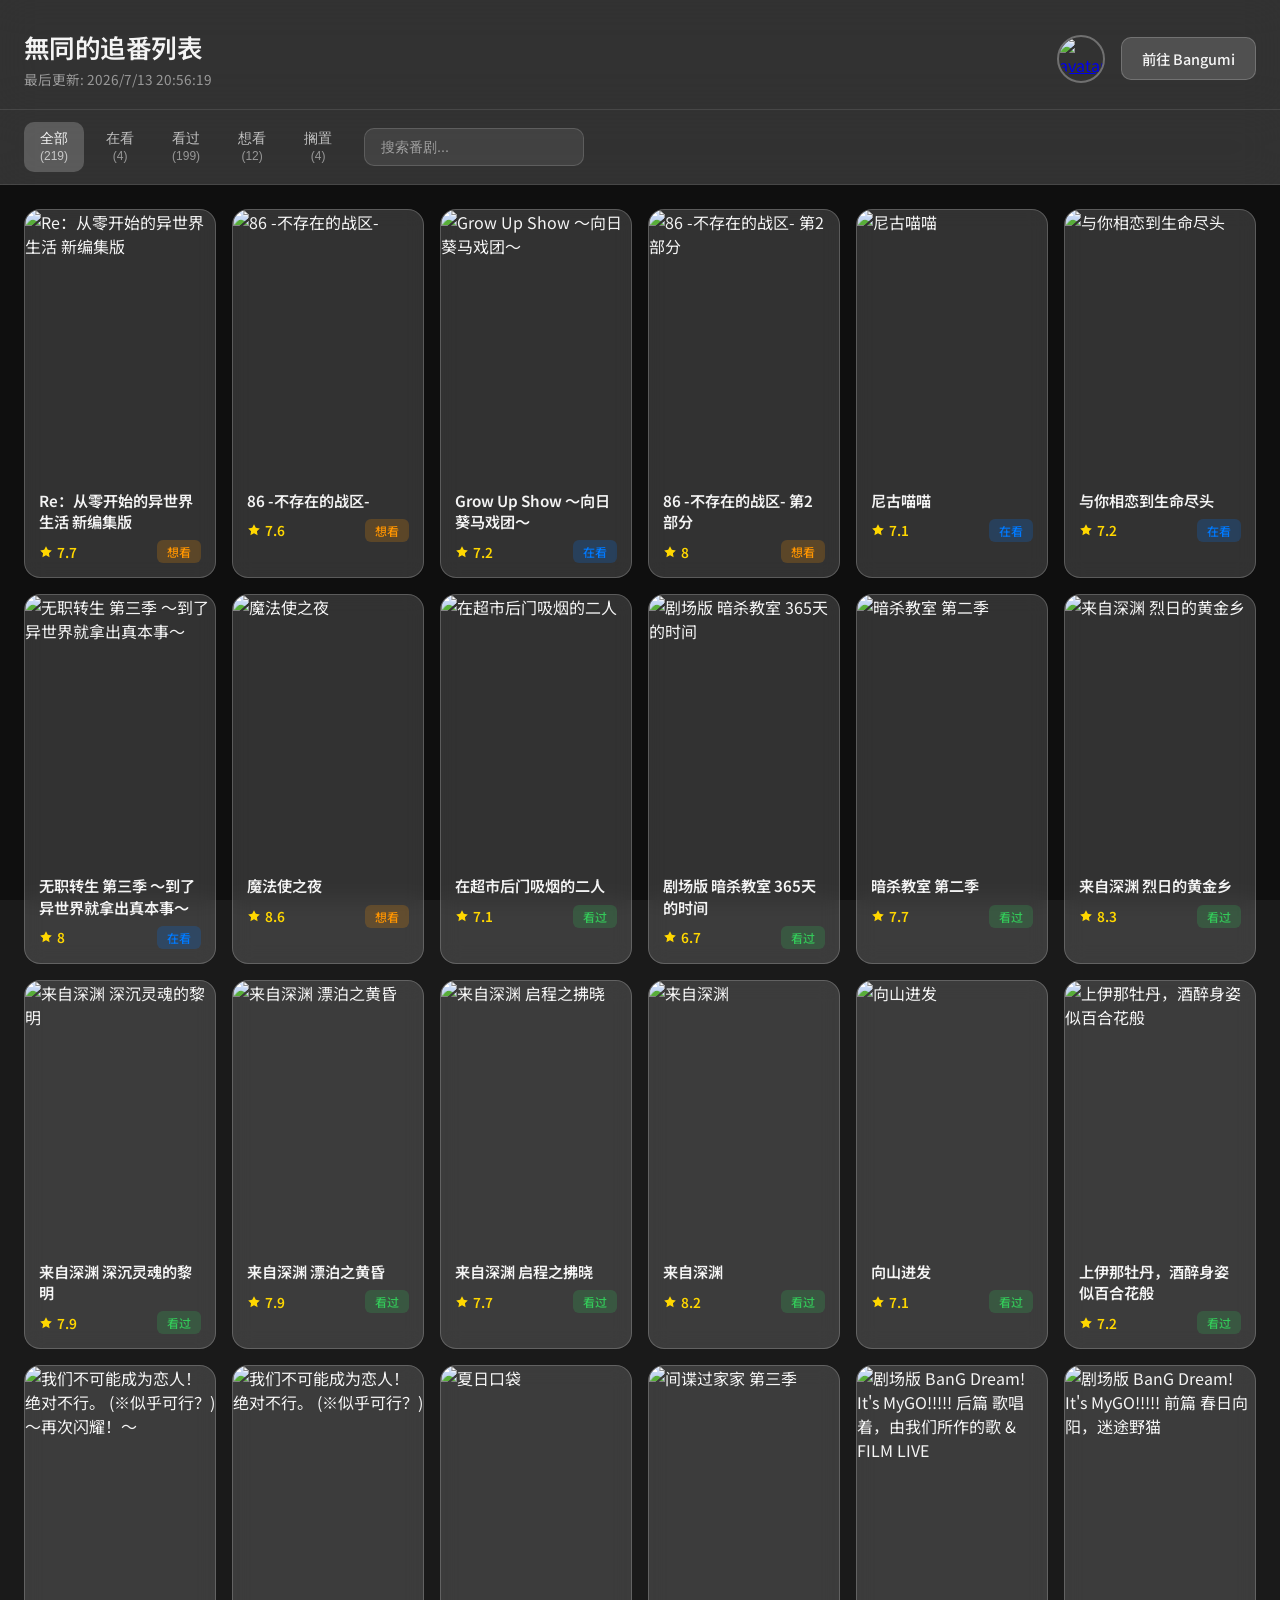
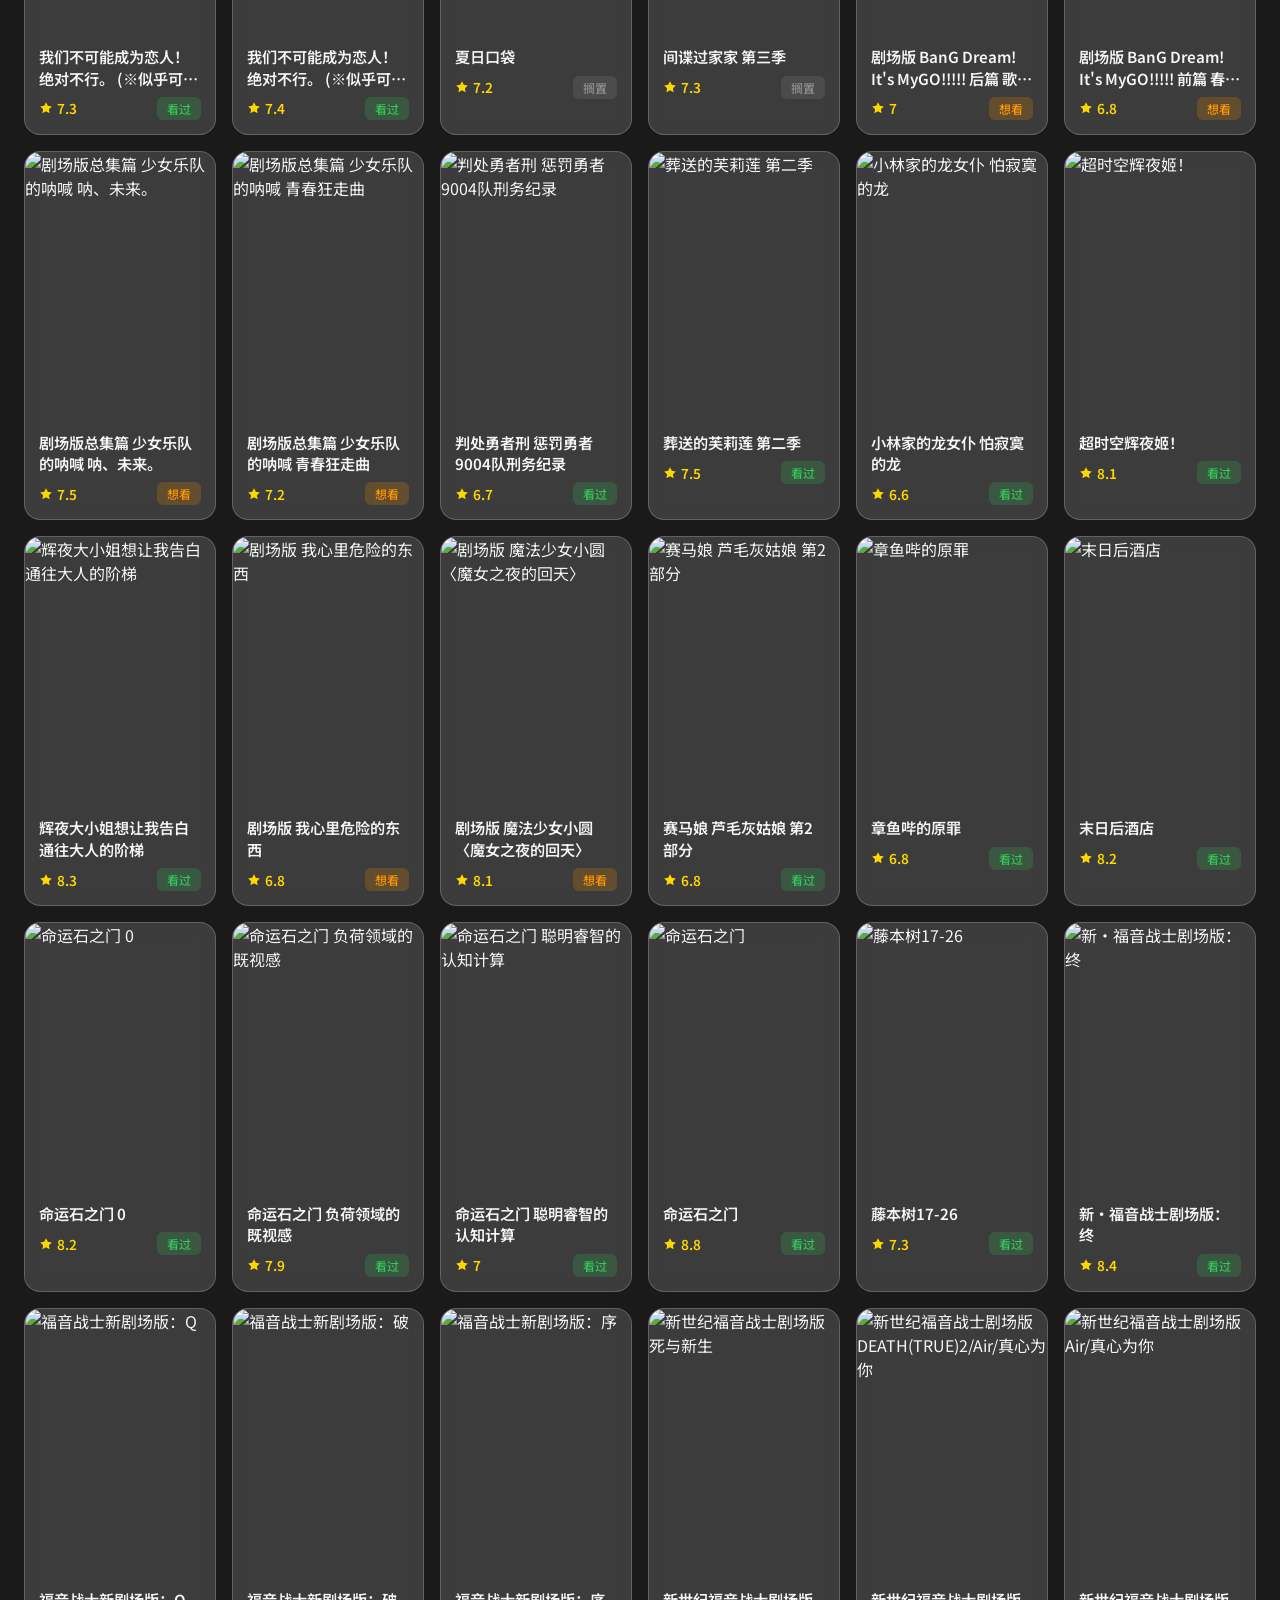
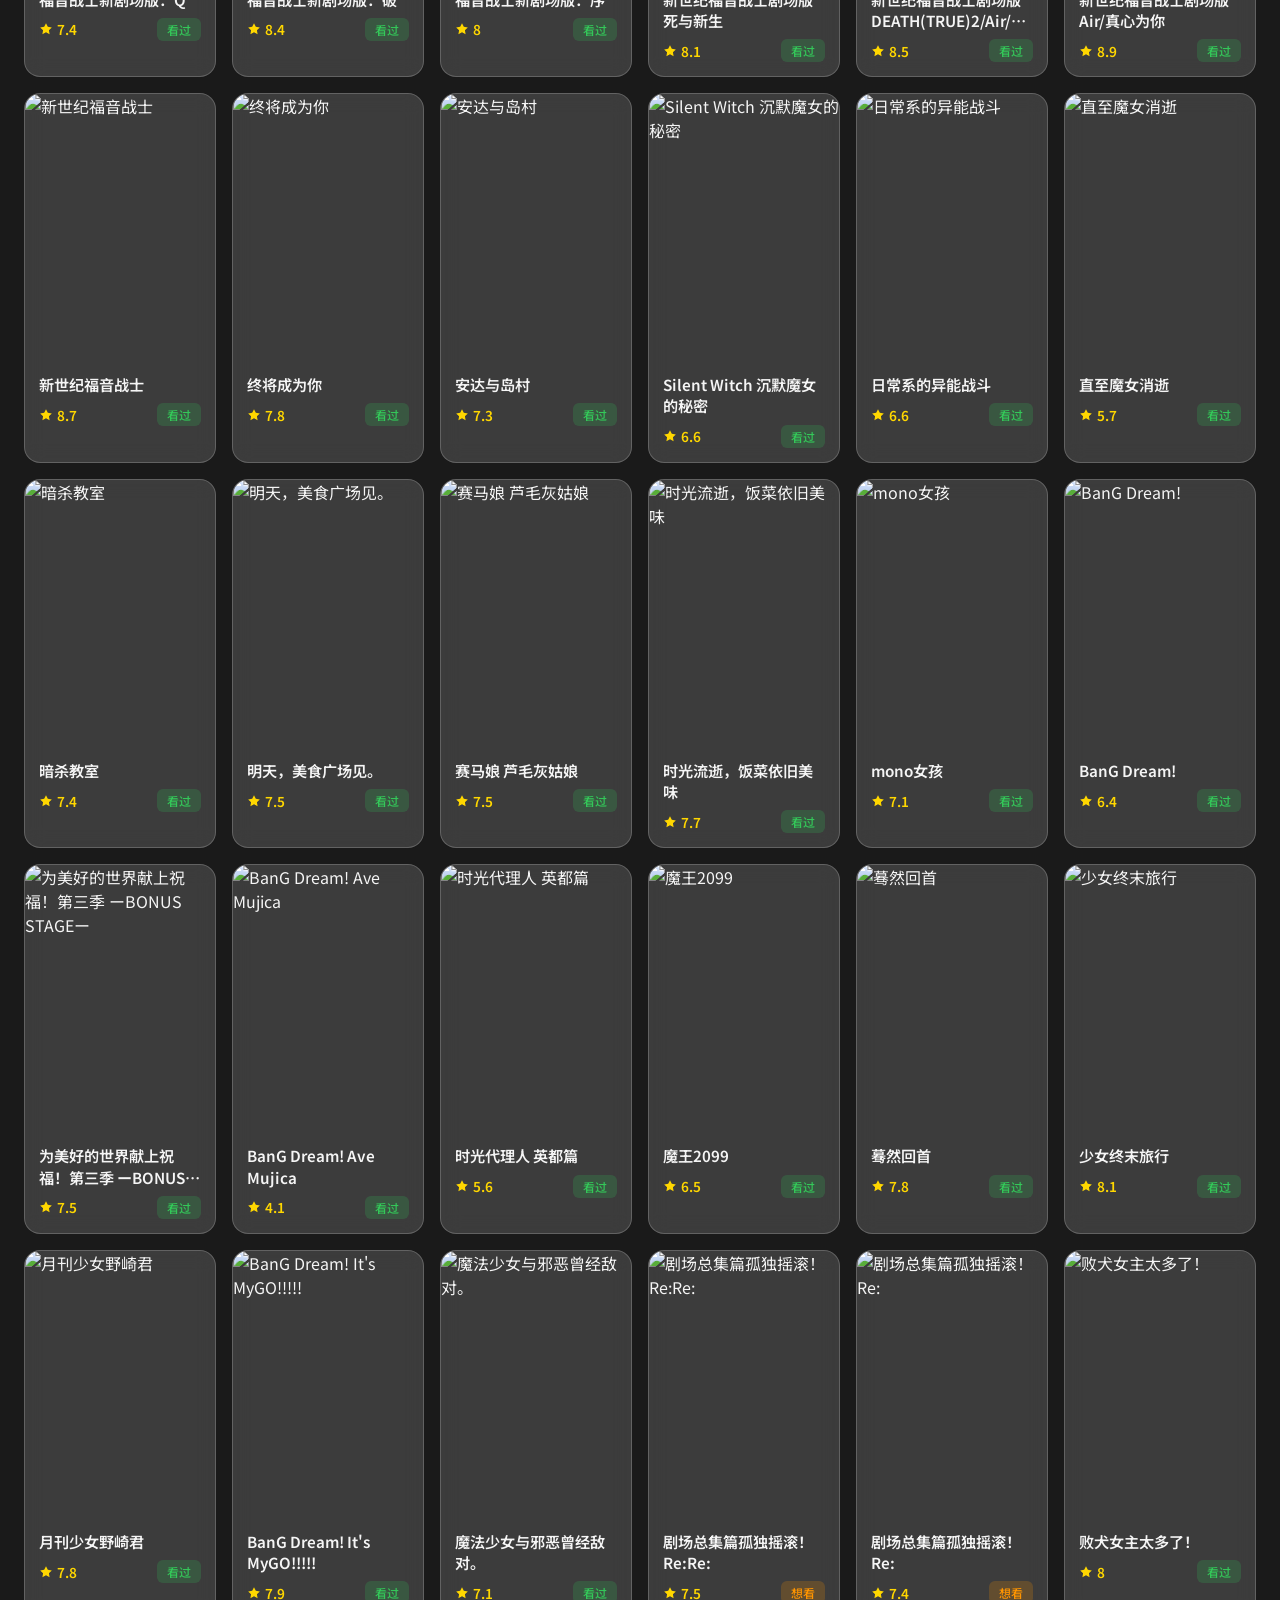
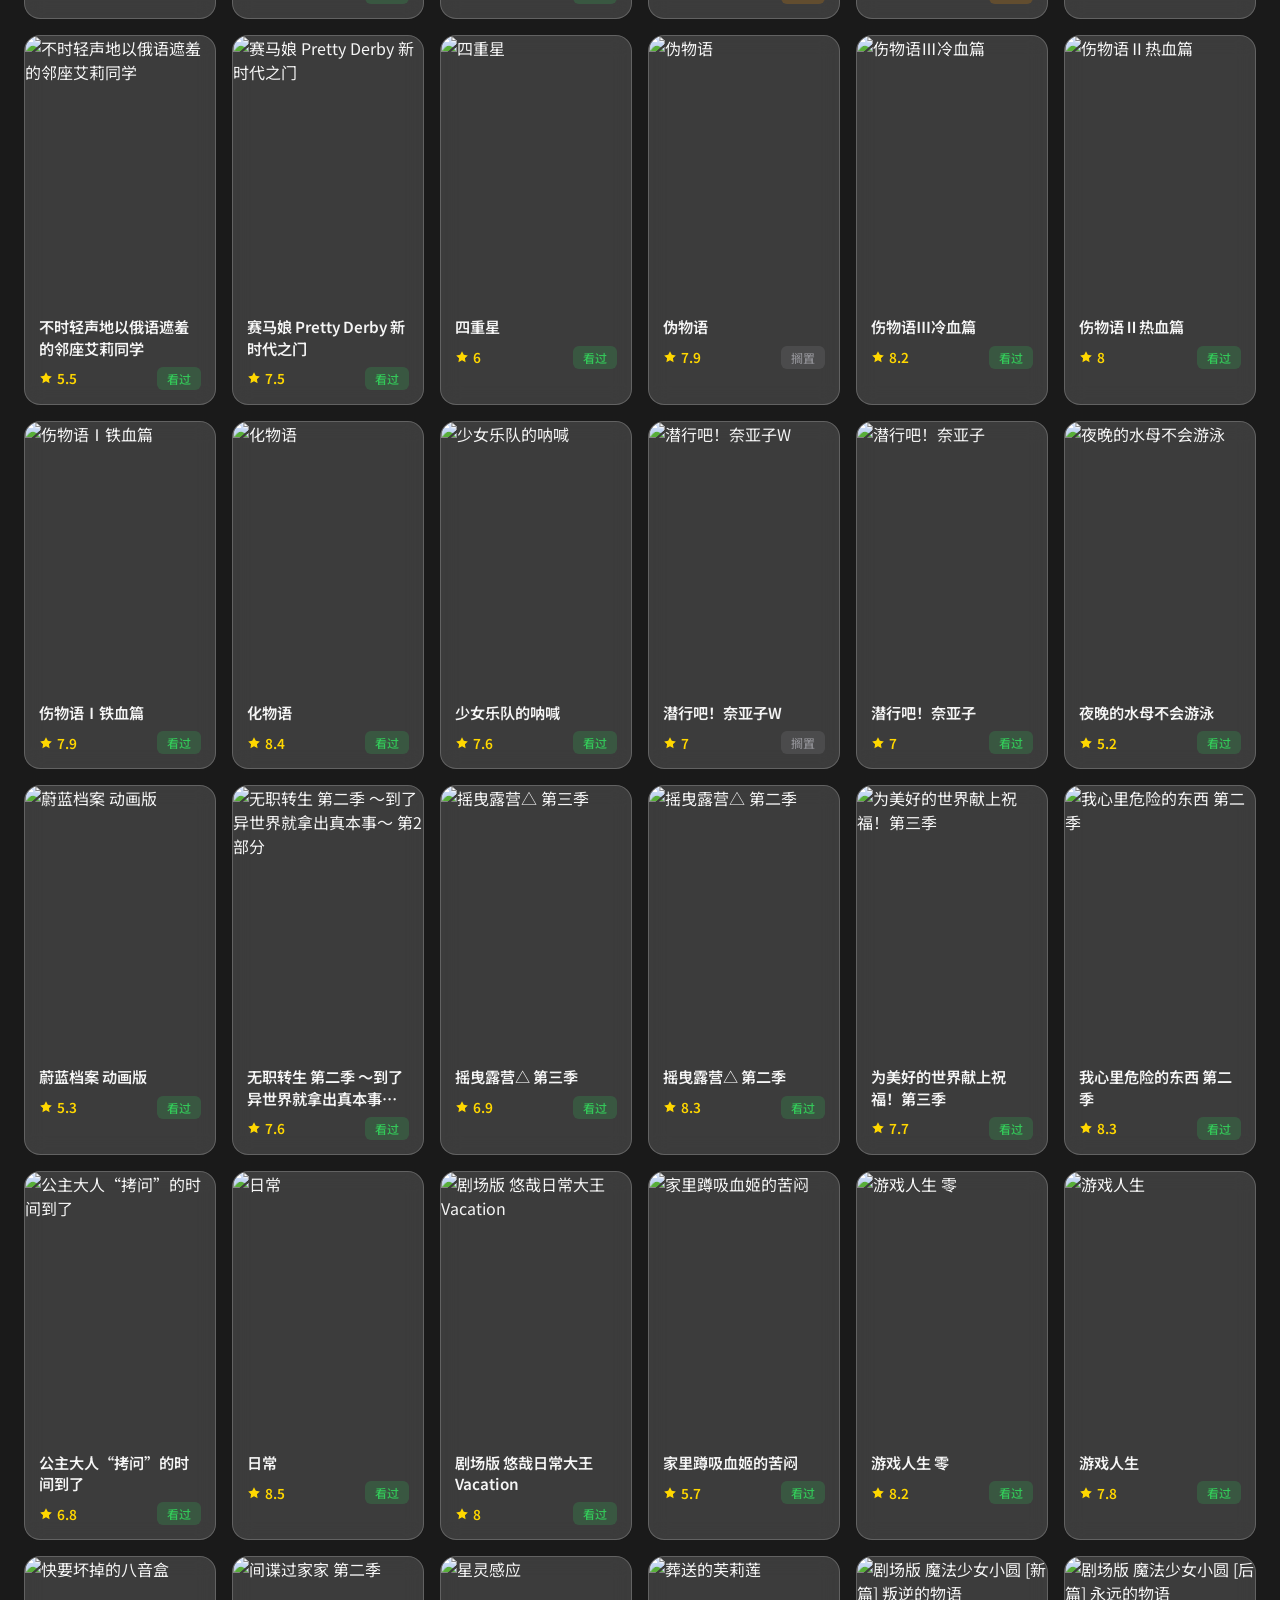
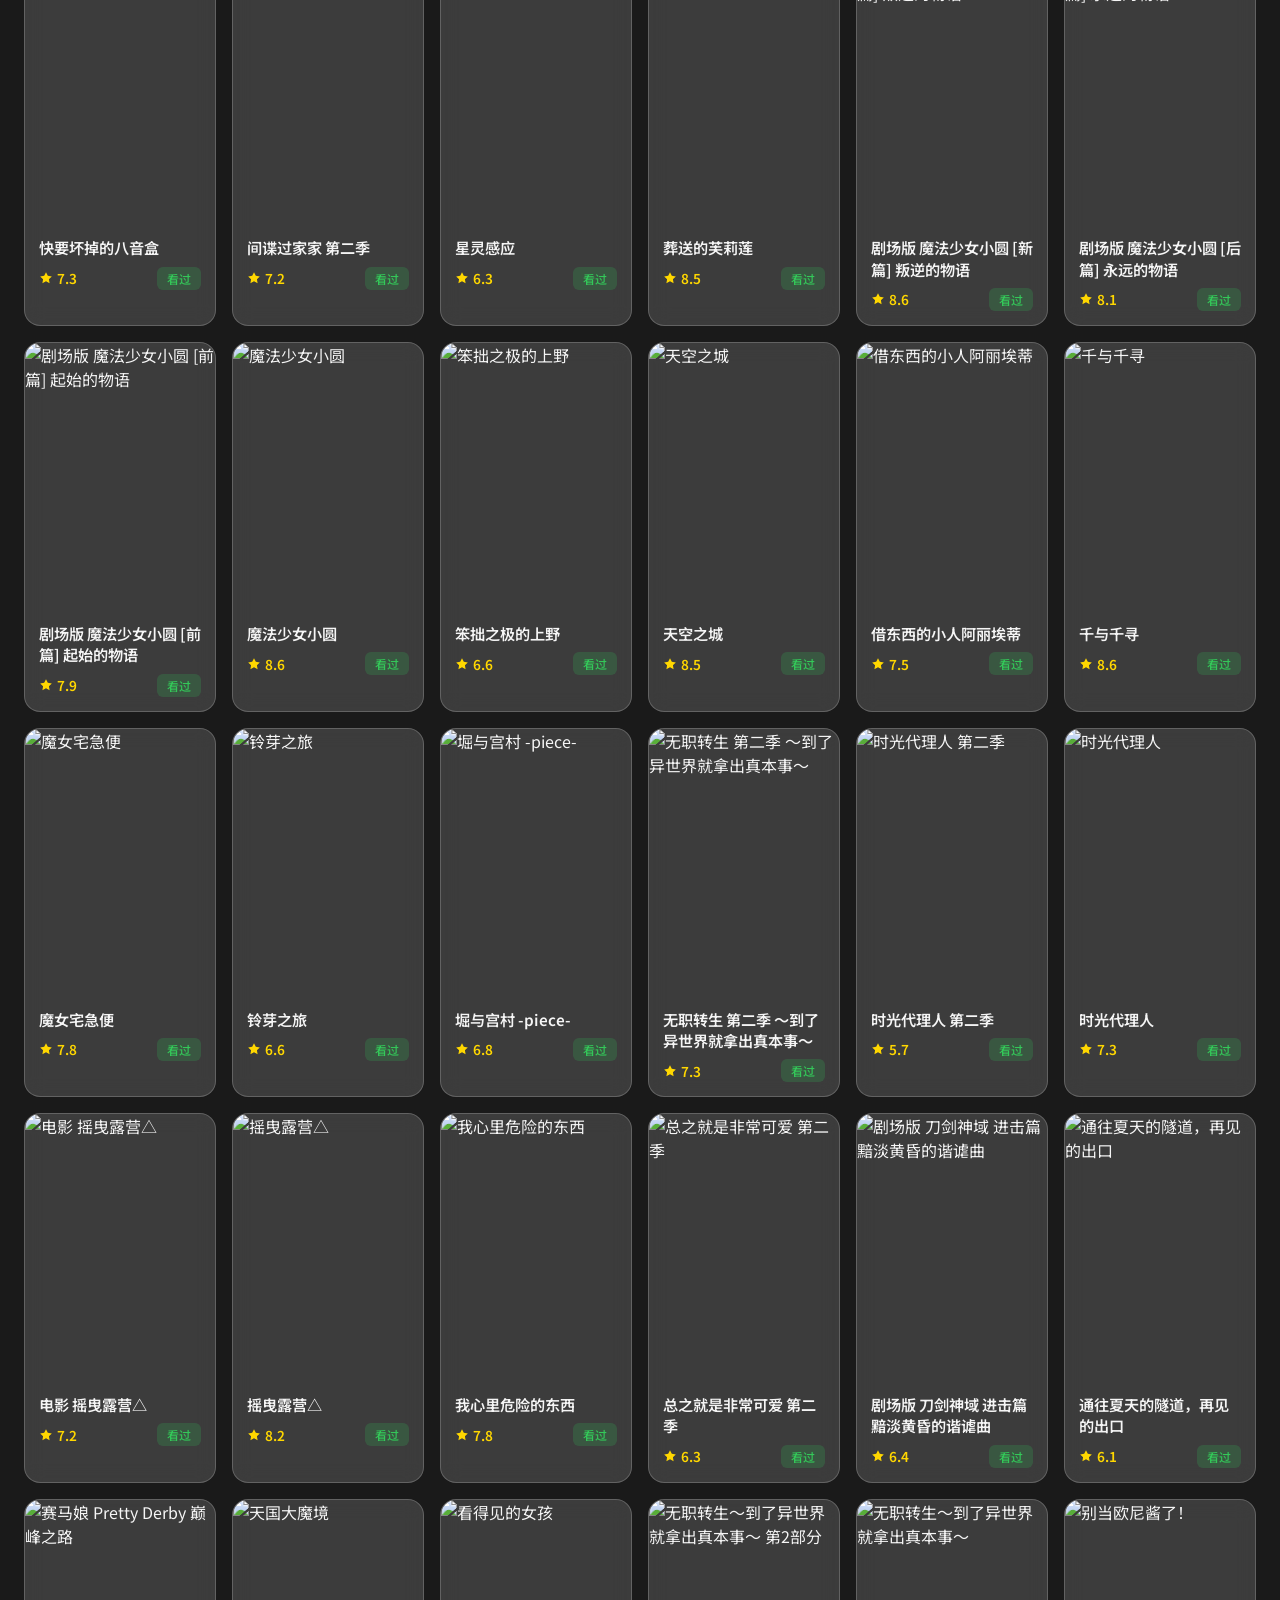
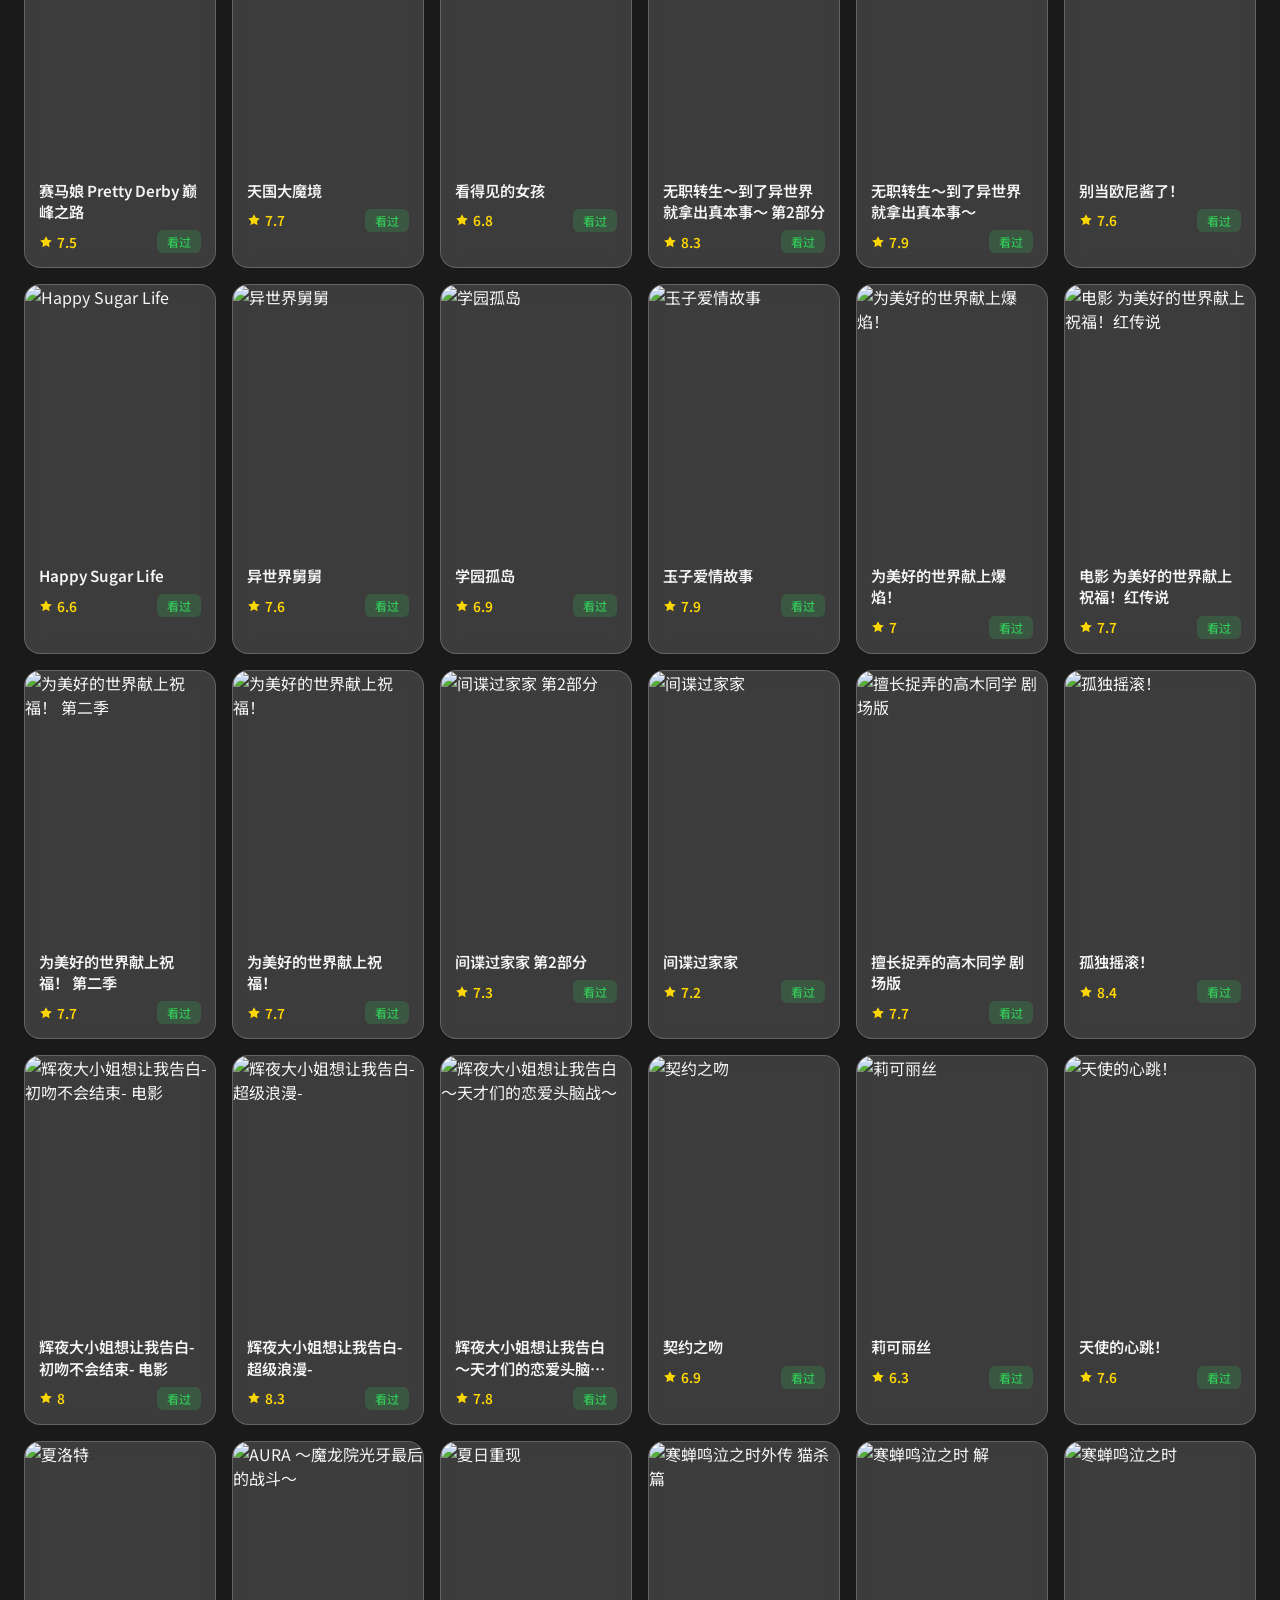
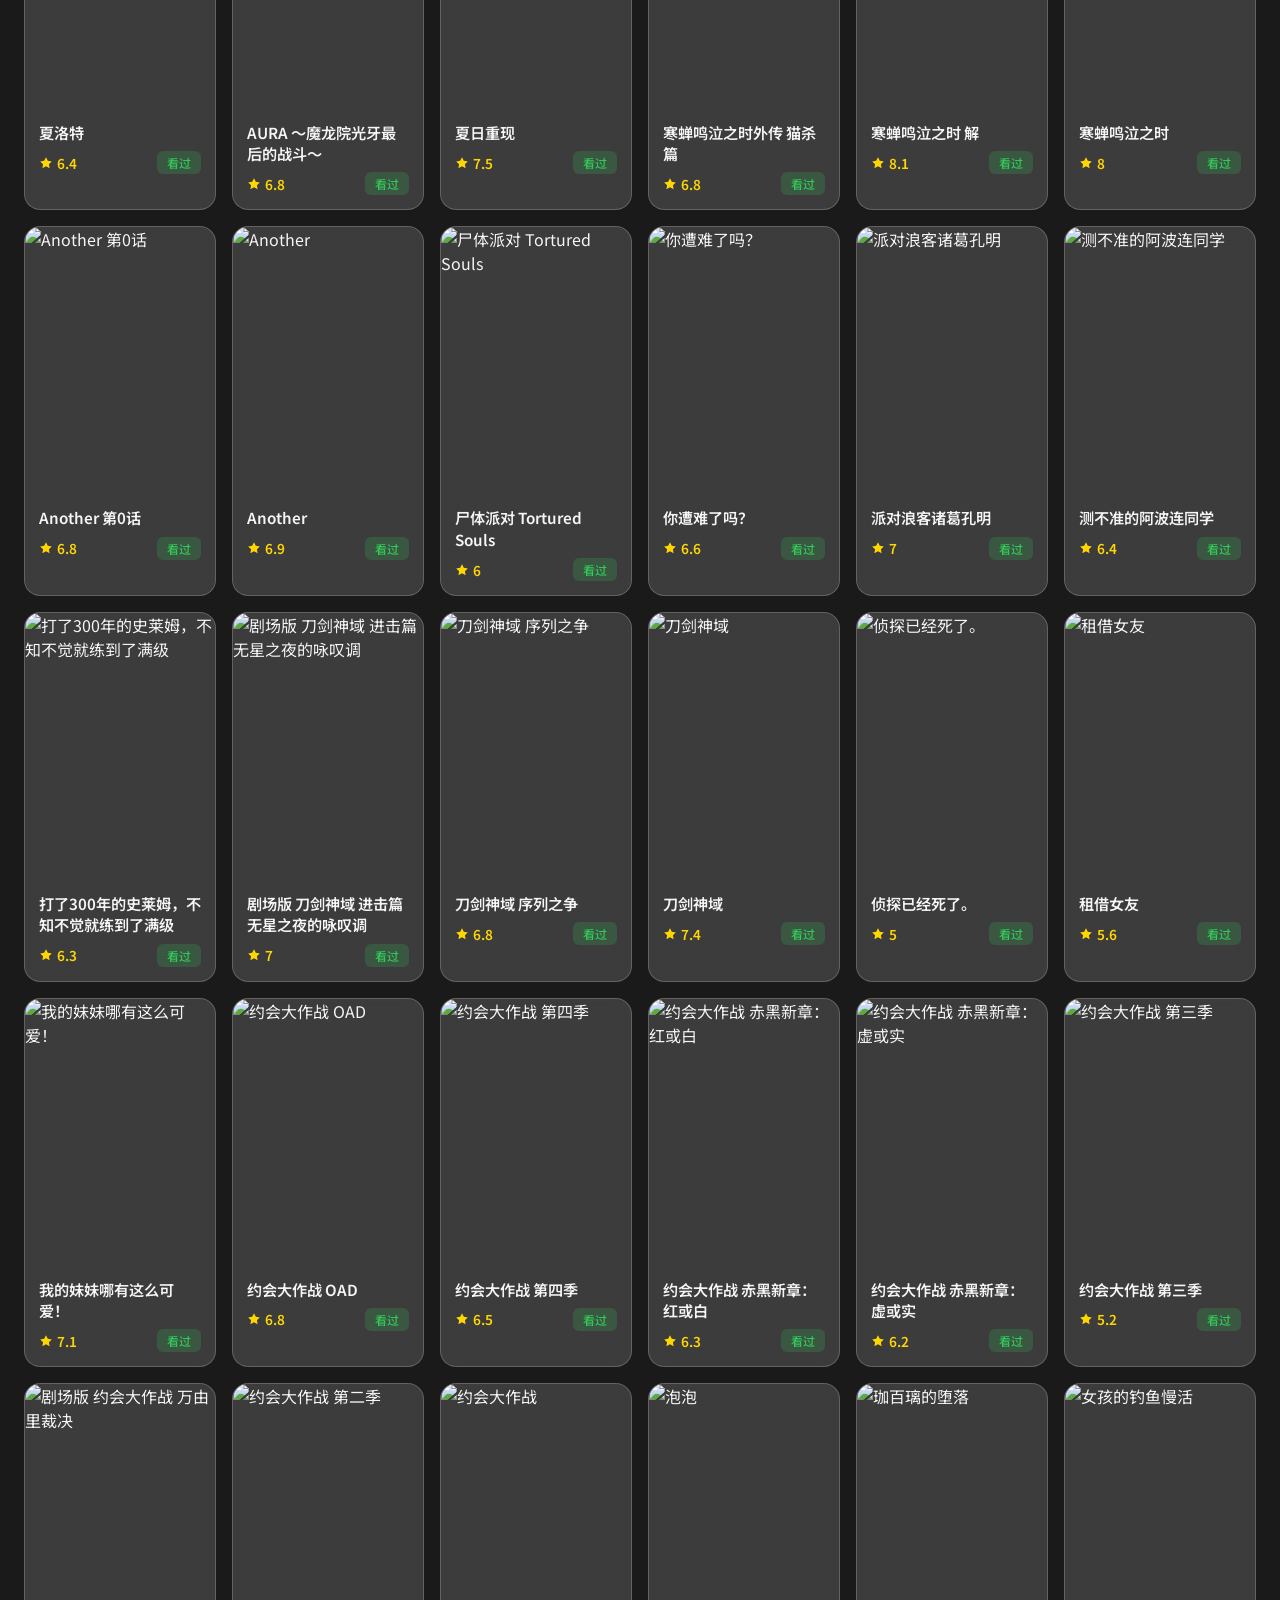
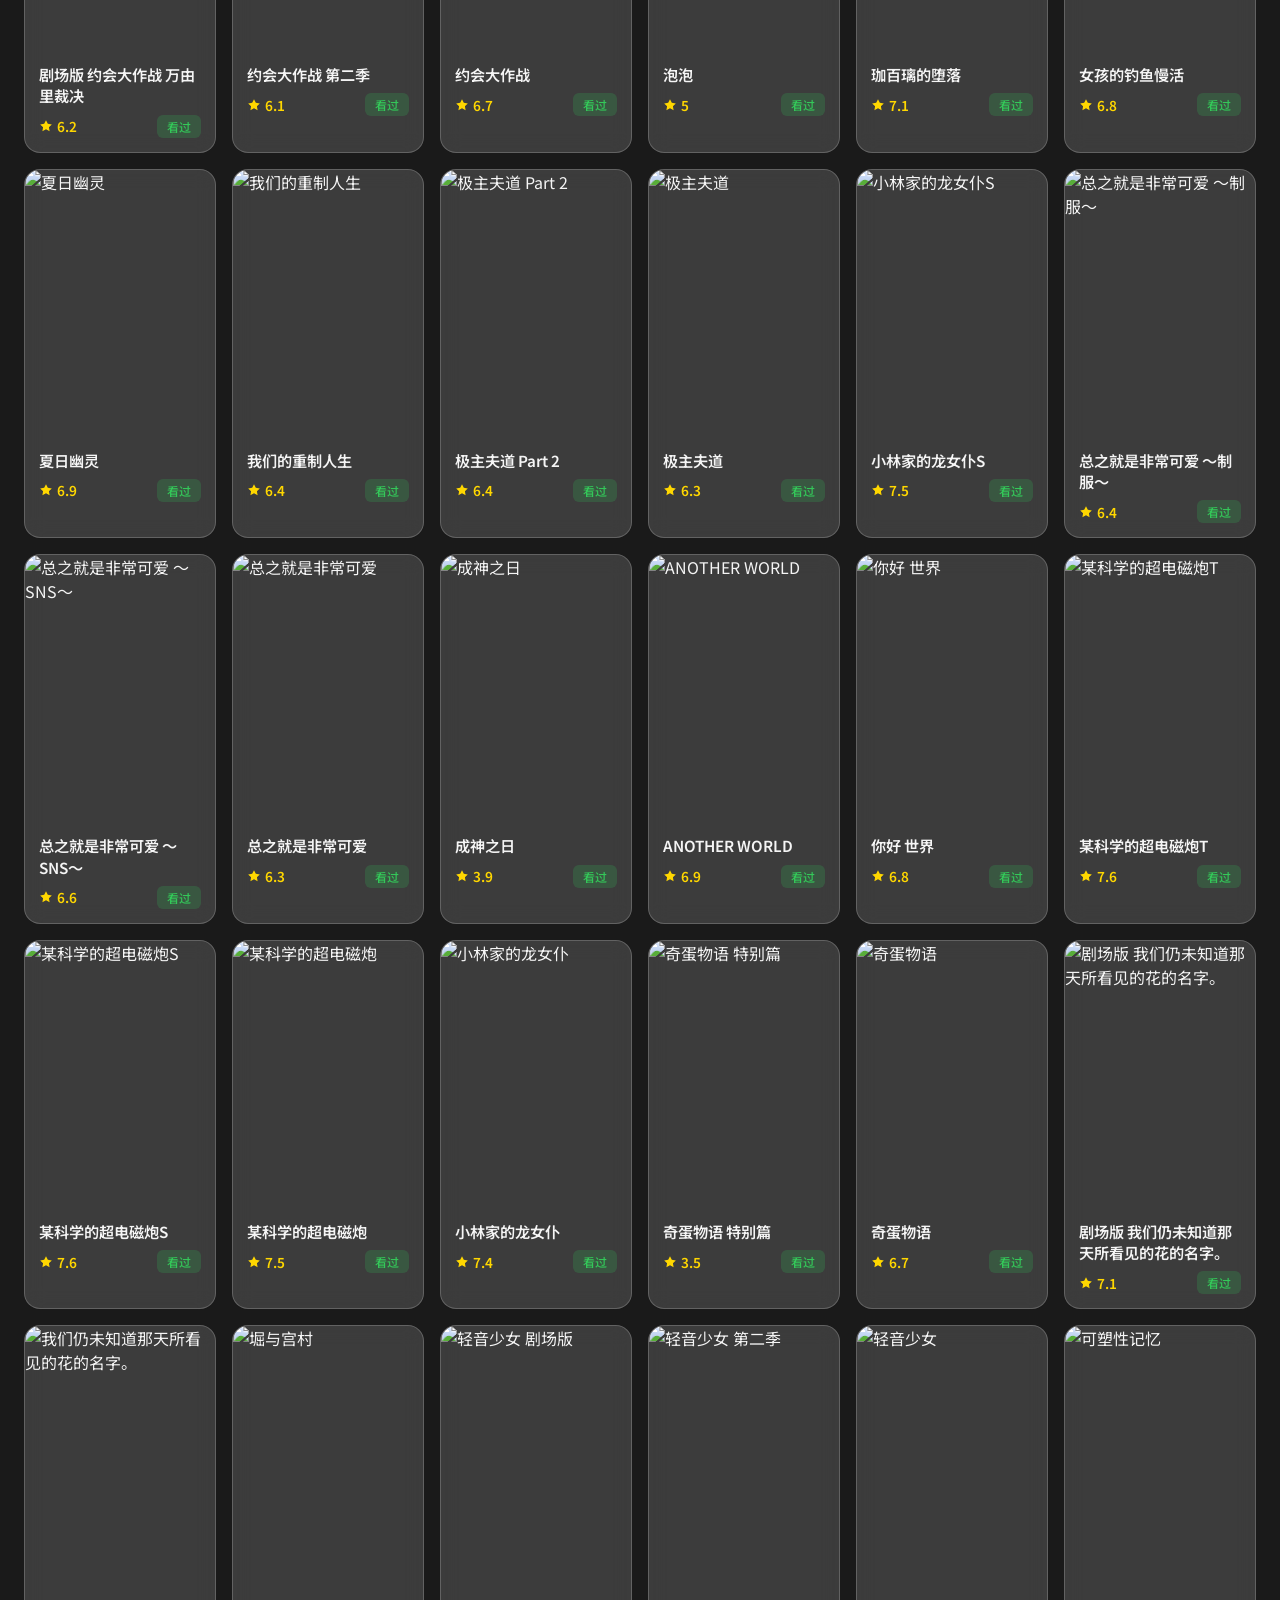
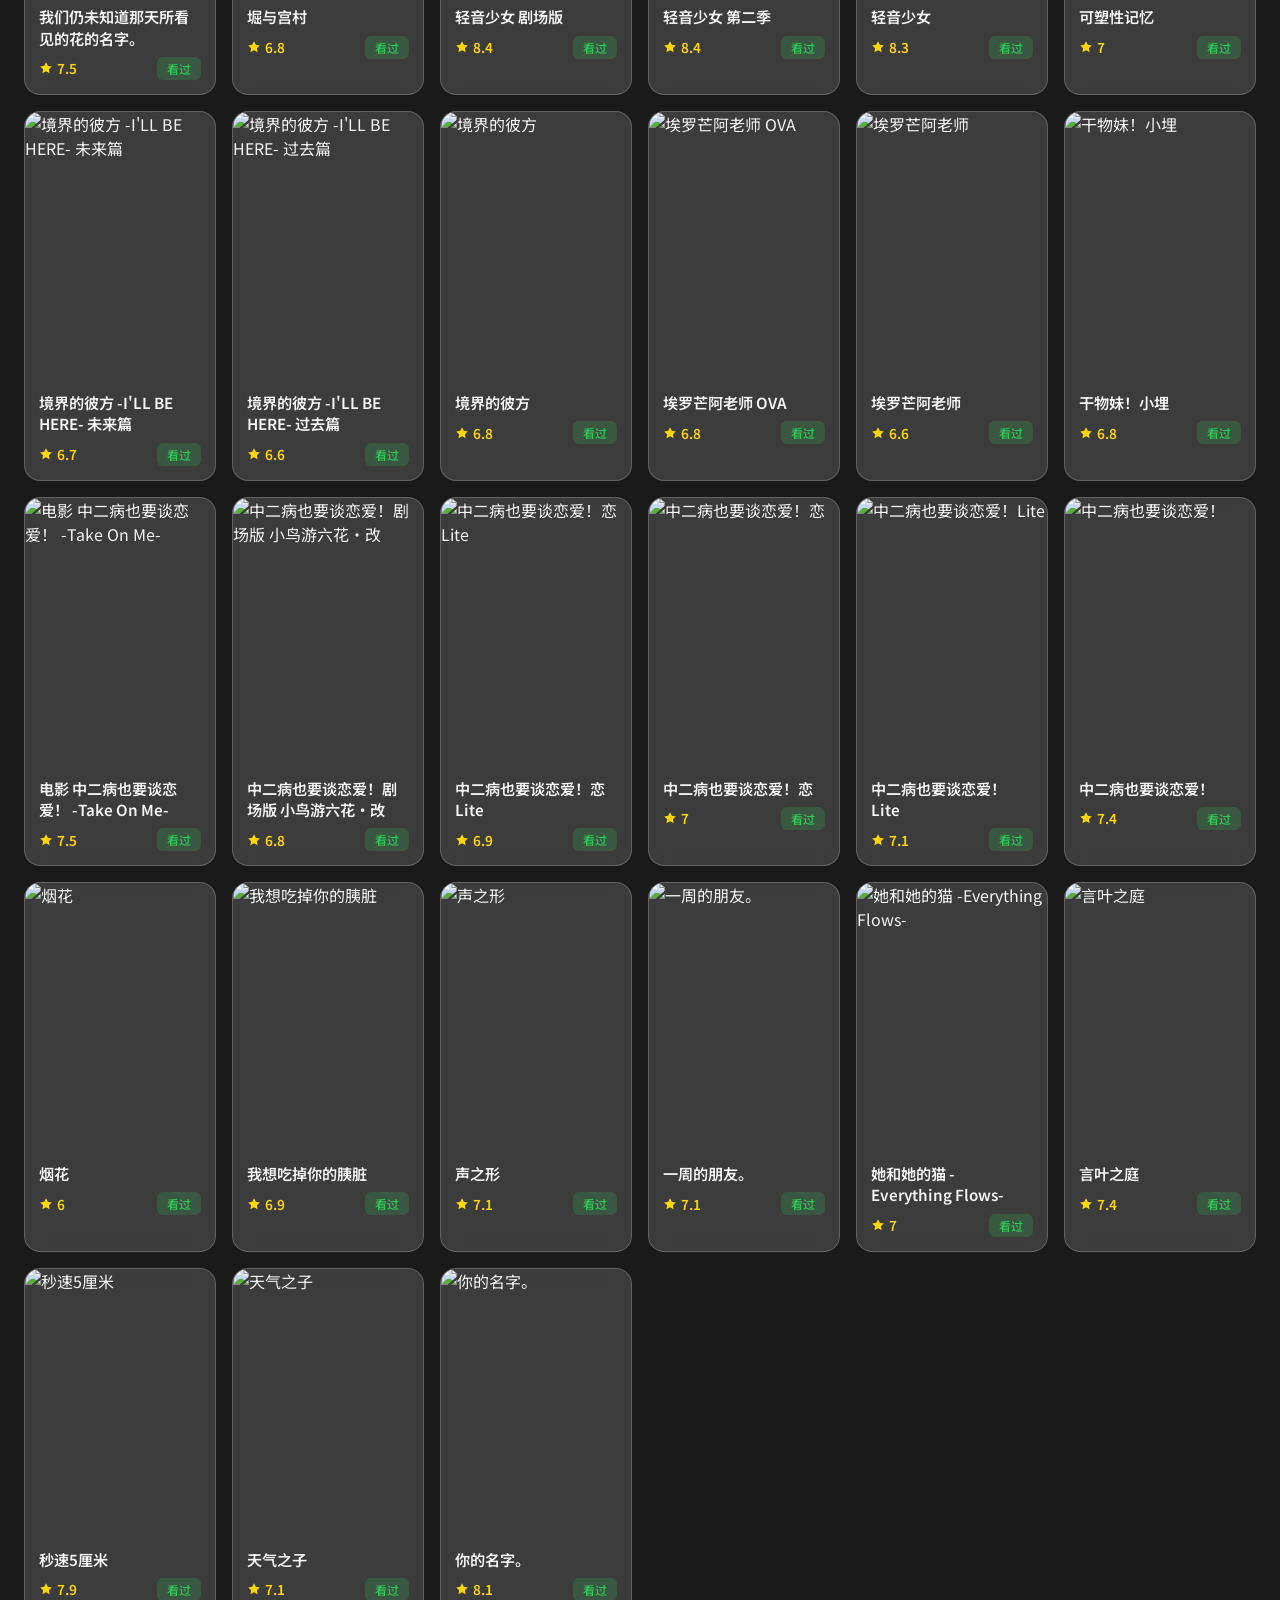
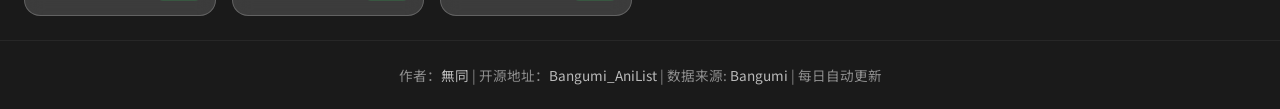
==== commit f09ec68a: "增加点击头像跳转个人网站的功能" ====
--- a/index.html
+++ b/index.html
@@ -19,7 +19,9 @@
                 <p class="update-time">最后更新: <span id="update-time">-</span></p>
             </div>
             <div class="header-right">
-                <img class="avatar" id="avatar" src="" alt="avatar">
+                <a class="avatar-link" id="avatar-link" href="#" target="_blank">
+                    <img class="avatar" id="avatar" src="" alt="avatar">
+                </a>
                 <a class="bangumi-btn" id="bangumi-btn" href="https://bgm.tv/user/wutong" target="_blank">前往 Bangumi</a>
             </div>
         </div>
--- a/static/style.css
+++ b/static/style.css
@@ -125,16 +125,26 @@
     gap: 16px;
 }
 
-.avatar {
+.avatar-link {
+    display: inline-flex;
     width: 48px;
     height: 48px;
     border-radius: 50%;
+    overflow: hidden;
+    flex-shrink: 0;
+    border: 2px solid rgba(255, 255, 255, 0.3);
+}
+
+.avatar {
+    width: 100%;
+    height: 100%;
+    aspect-ratio: 1;
+    border-radius: 50%;
     object-fit: cover;
-    border: 2px solid rgba(255, 255, 255, 0.3);
     transition: transform 0.15s var(--transition);
 }
 
-.avatar:hover {
+.avatar-link:hover .avatar {
     transform: scale(1.08);
 }
 
@@ -682,7 +692,7 @@
         width: auto;
     }
 
-    .avatar {
+    .avatar-link {
         width: 42px;
         height: 42px;
     }
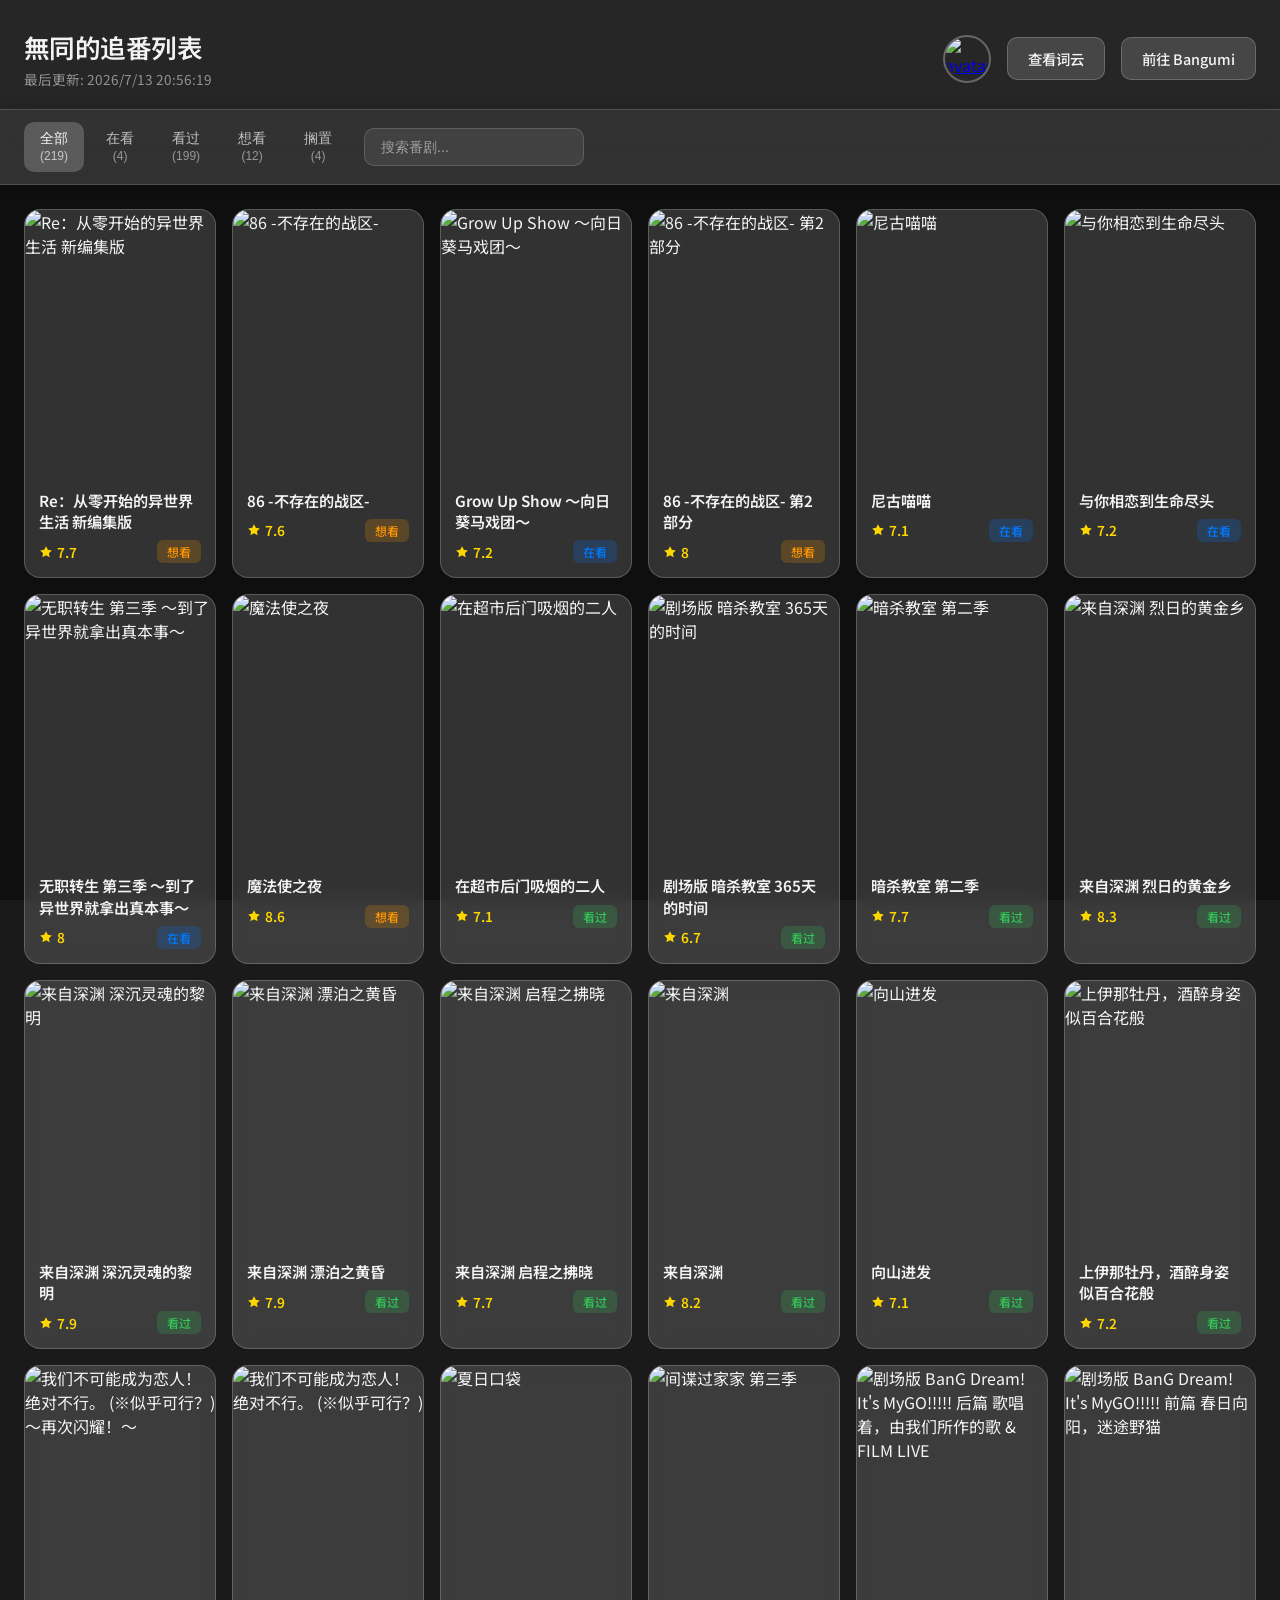
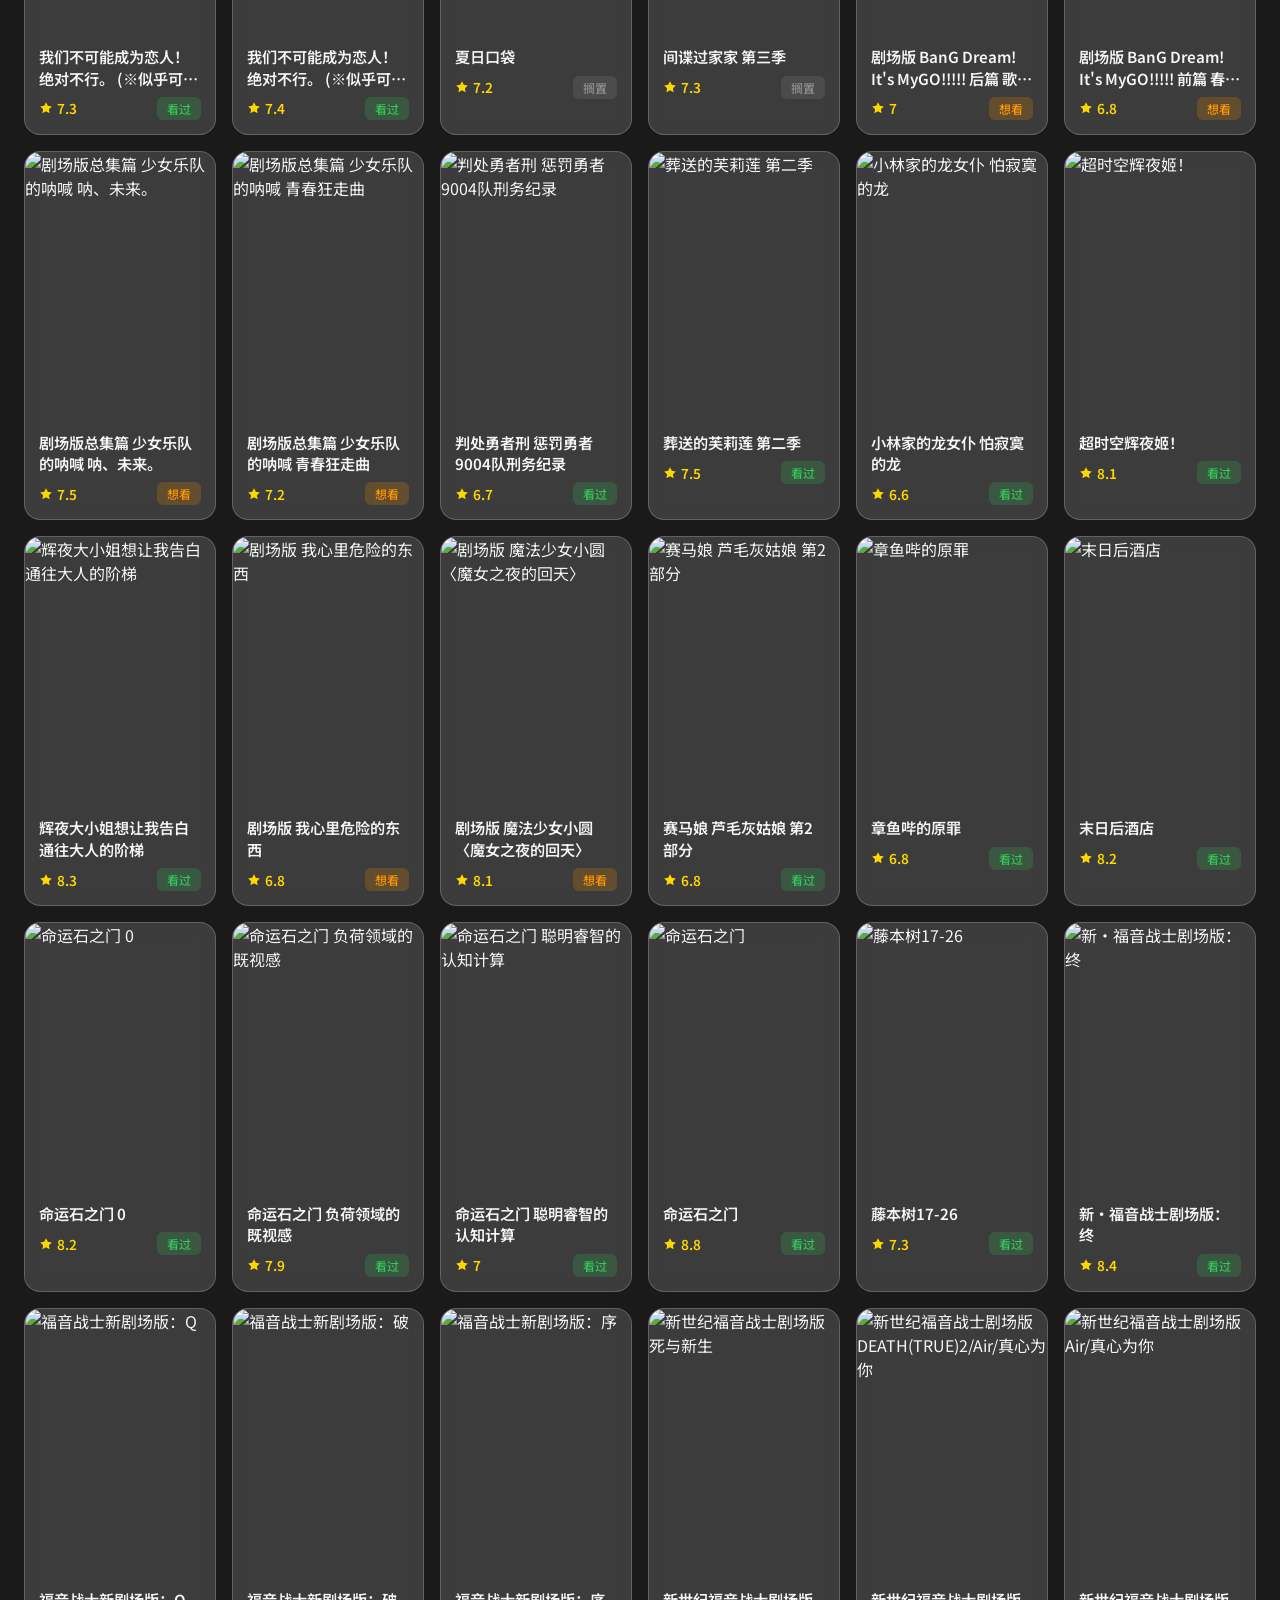
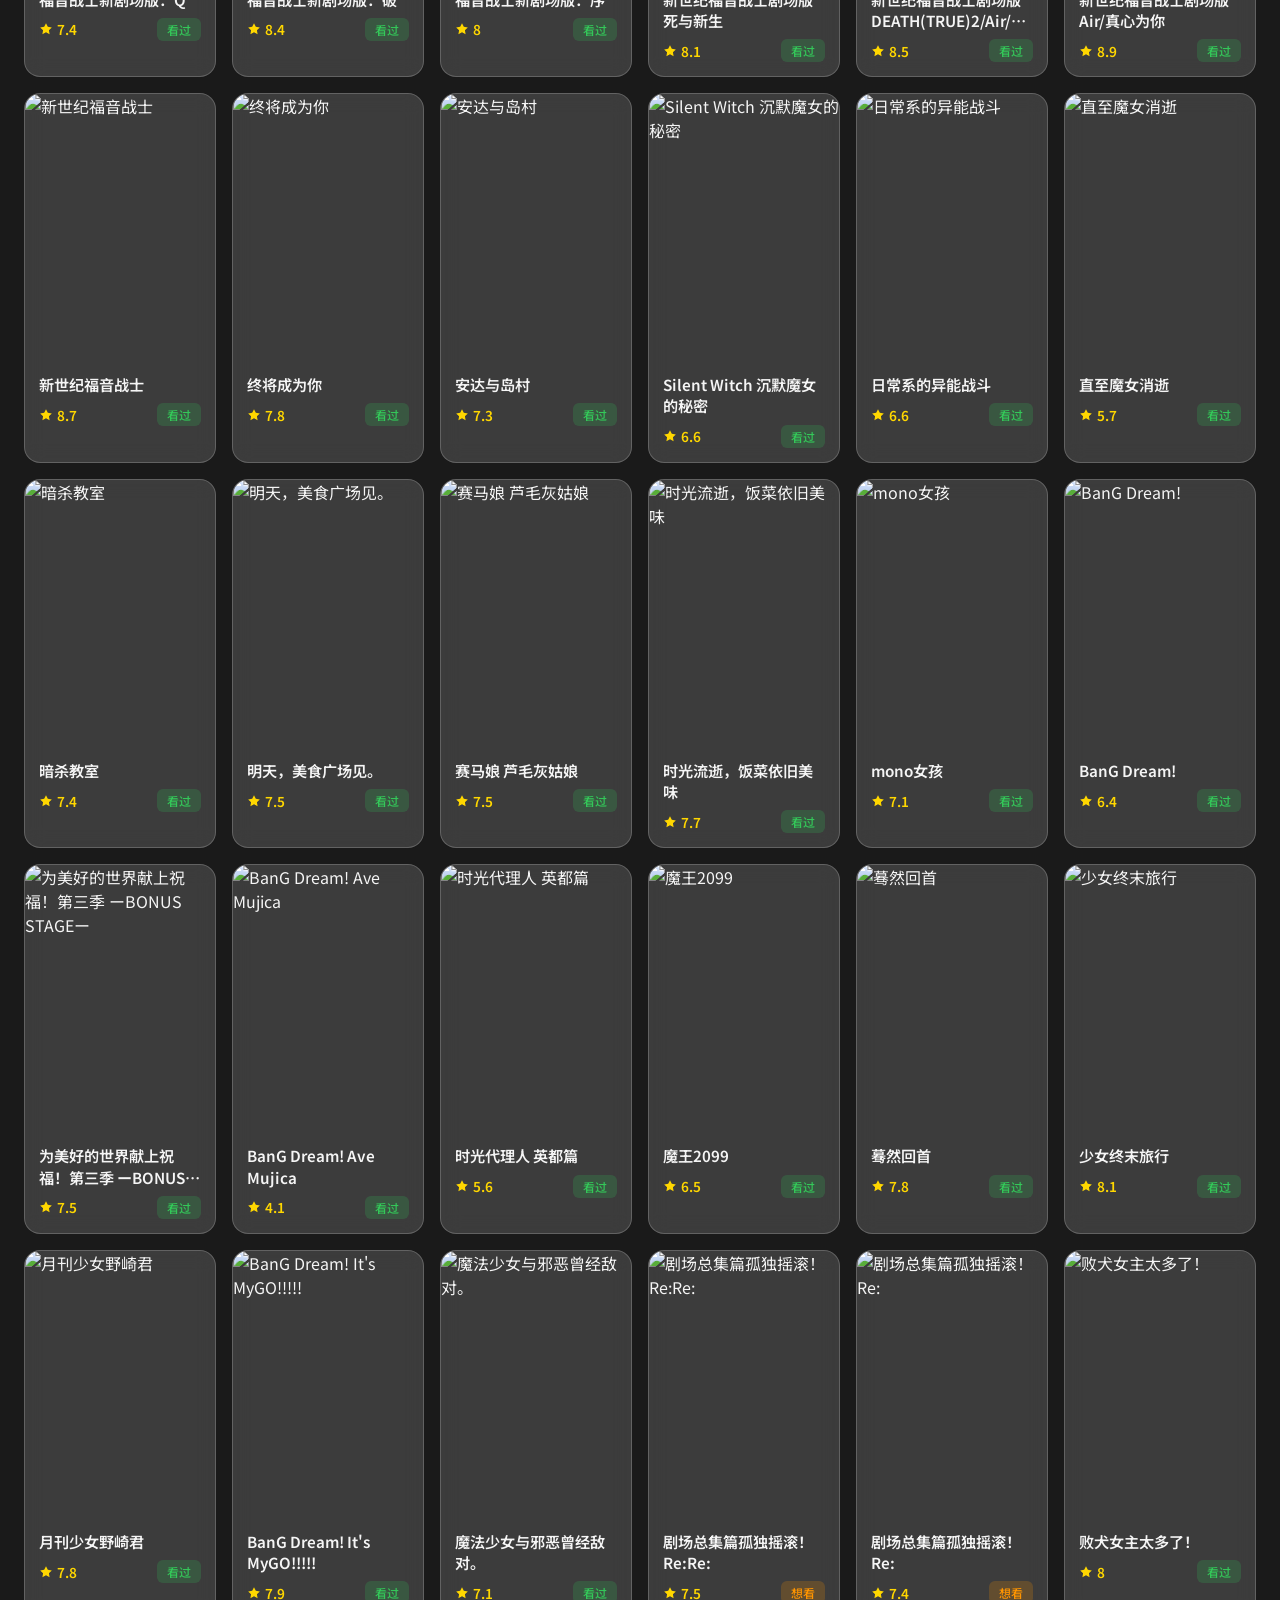
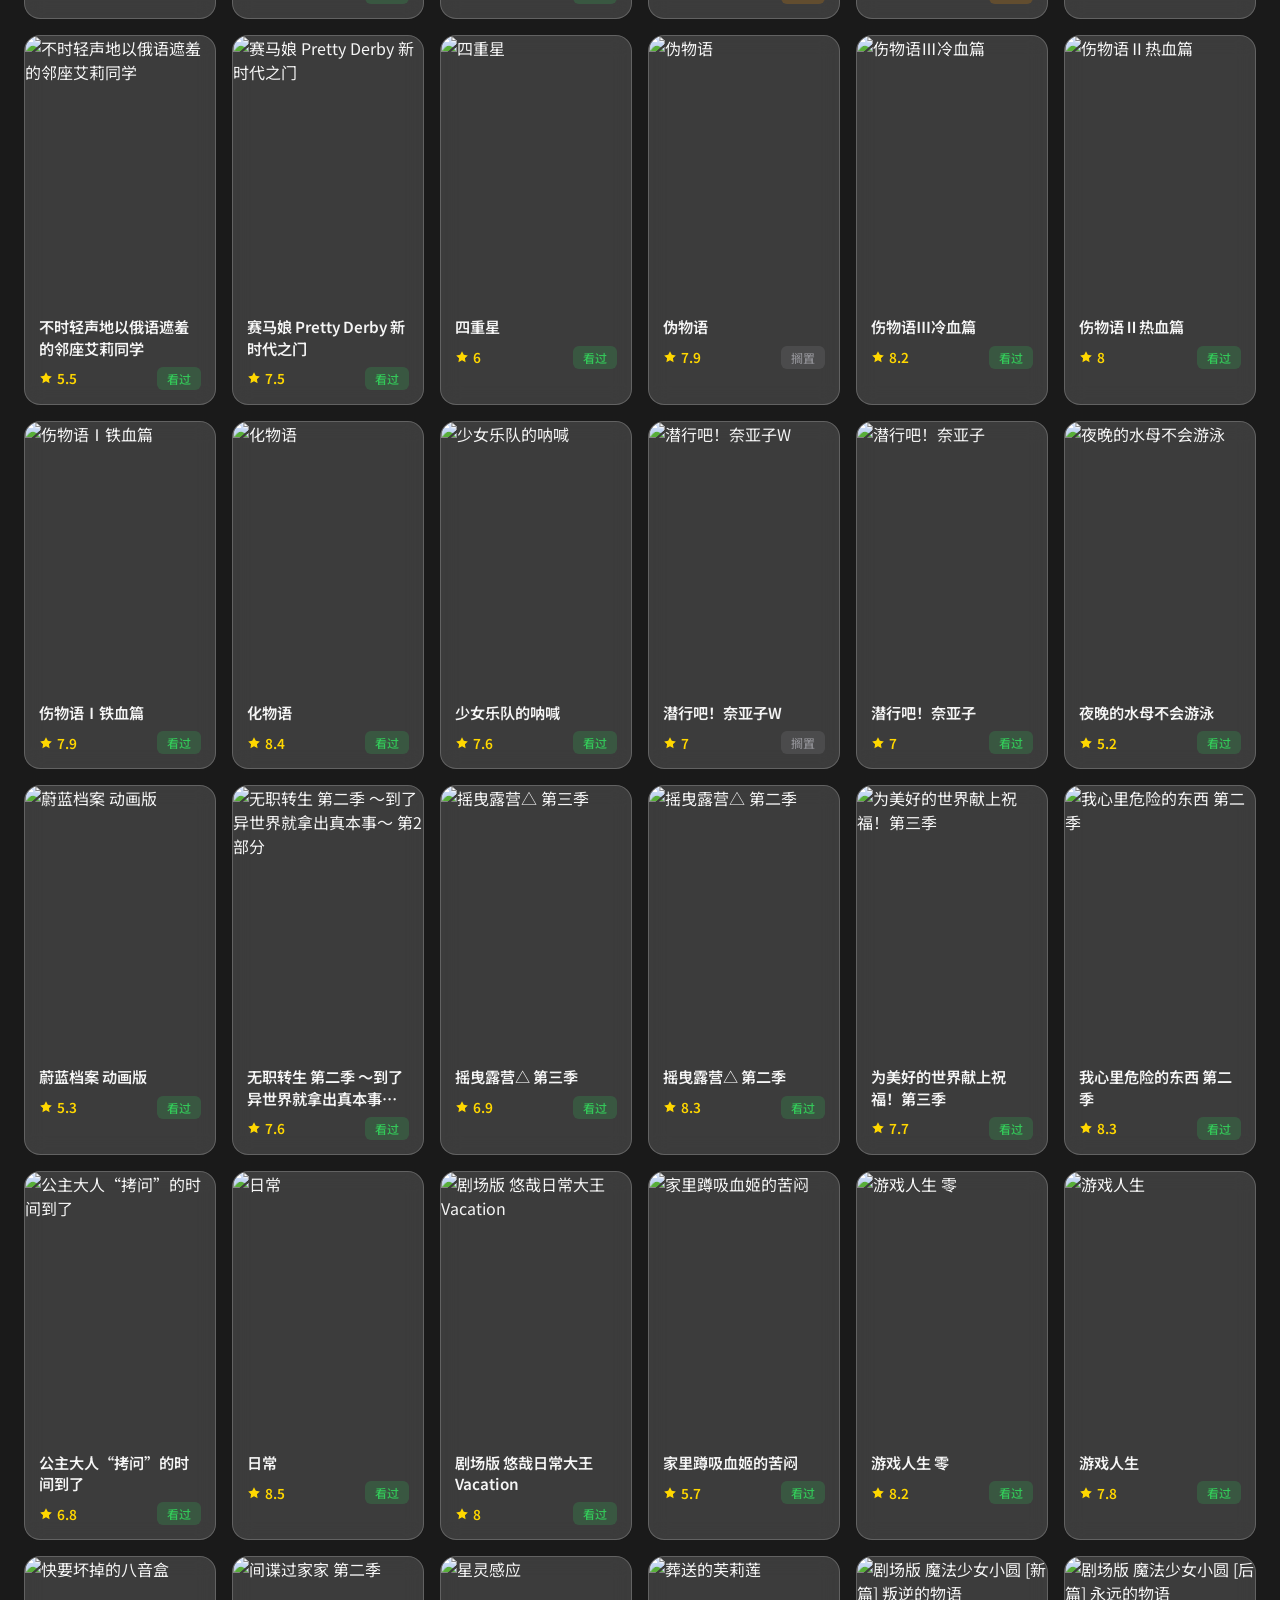
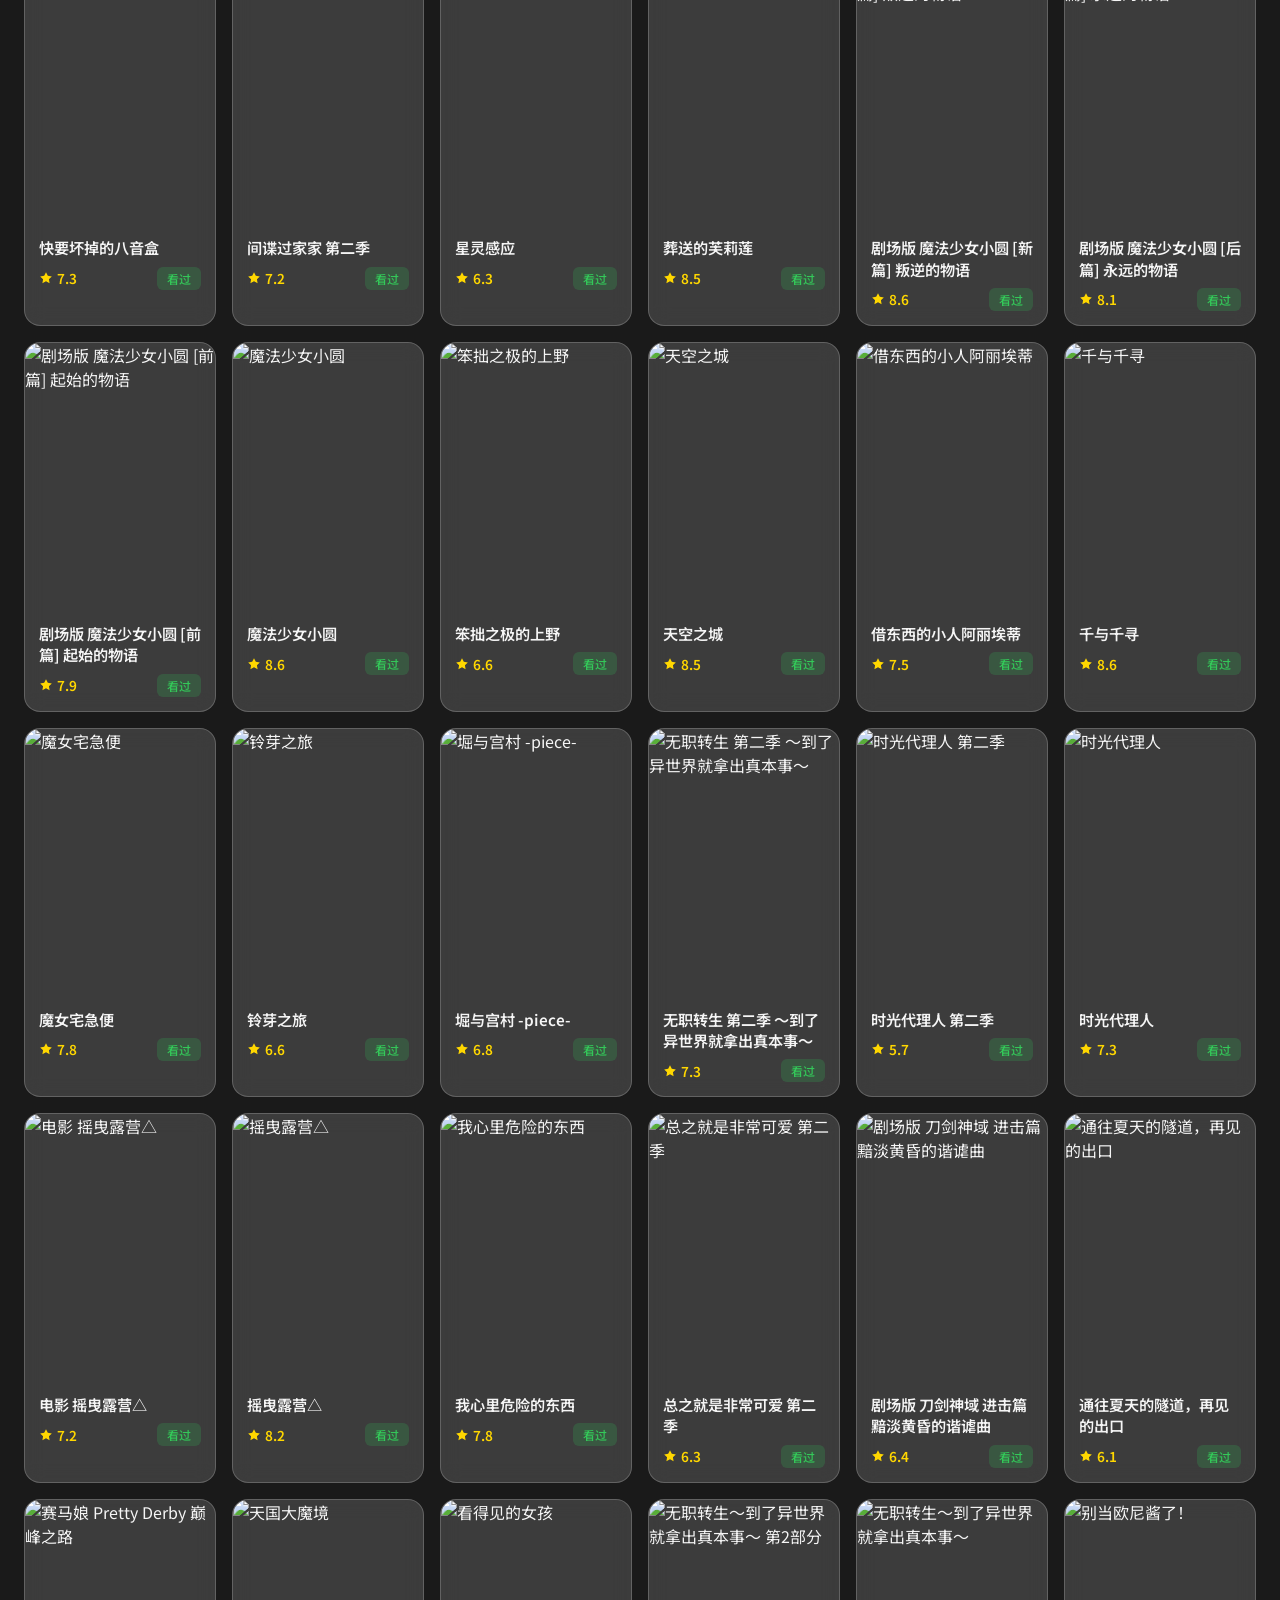
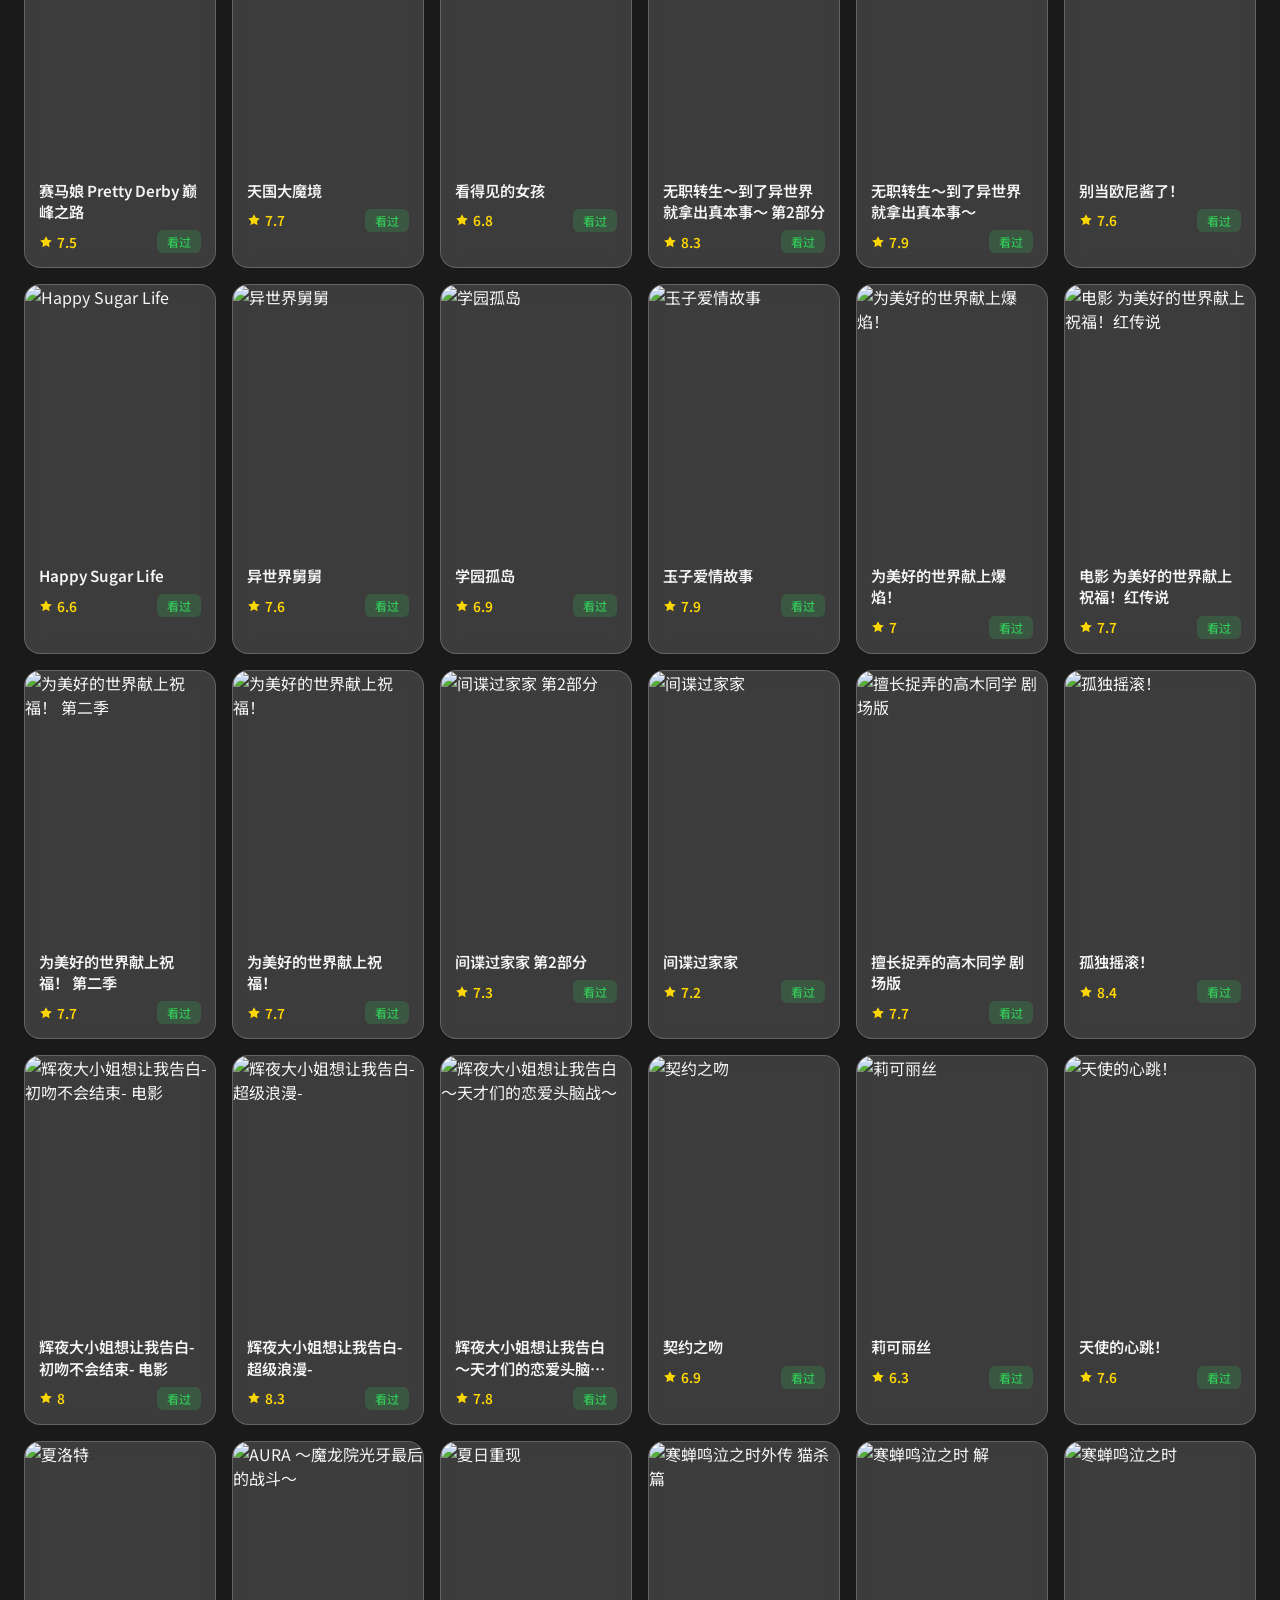
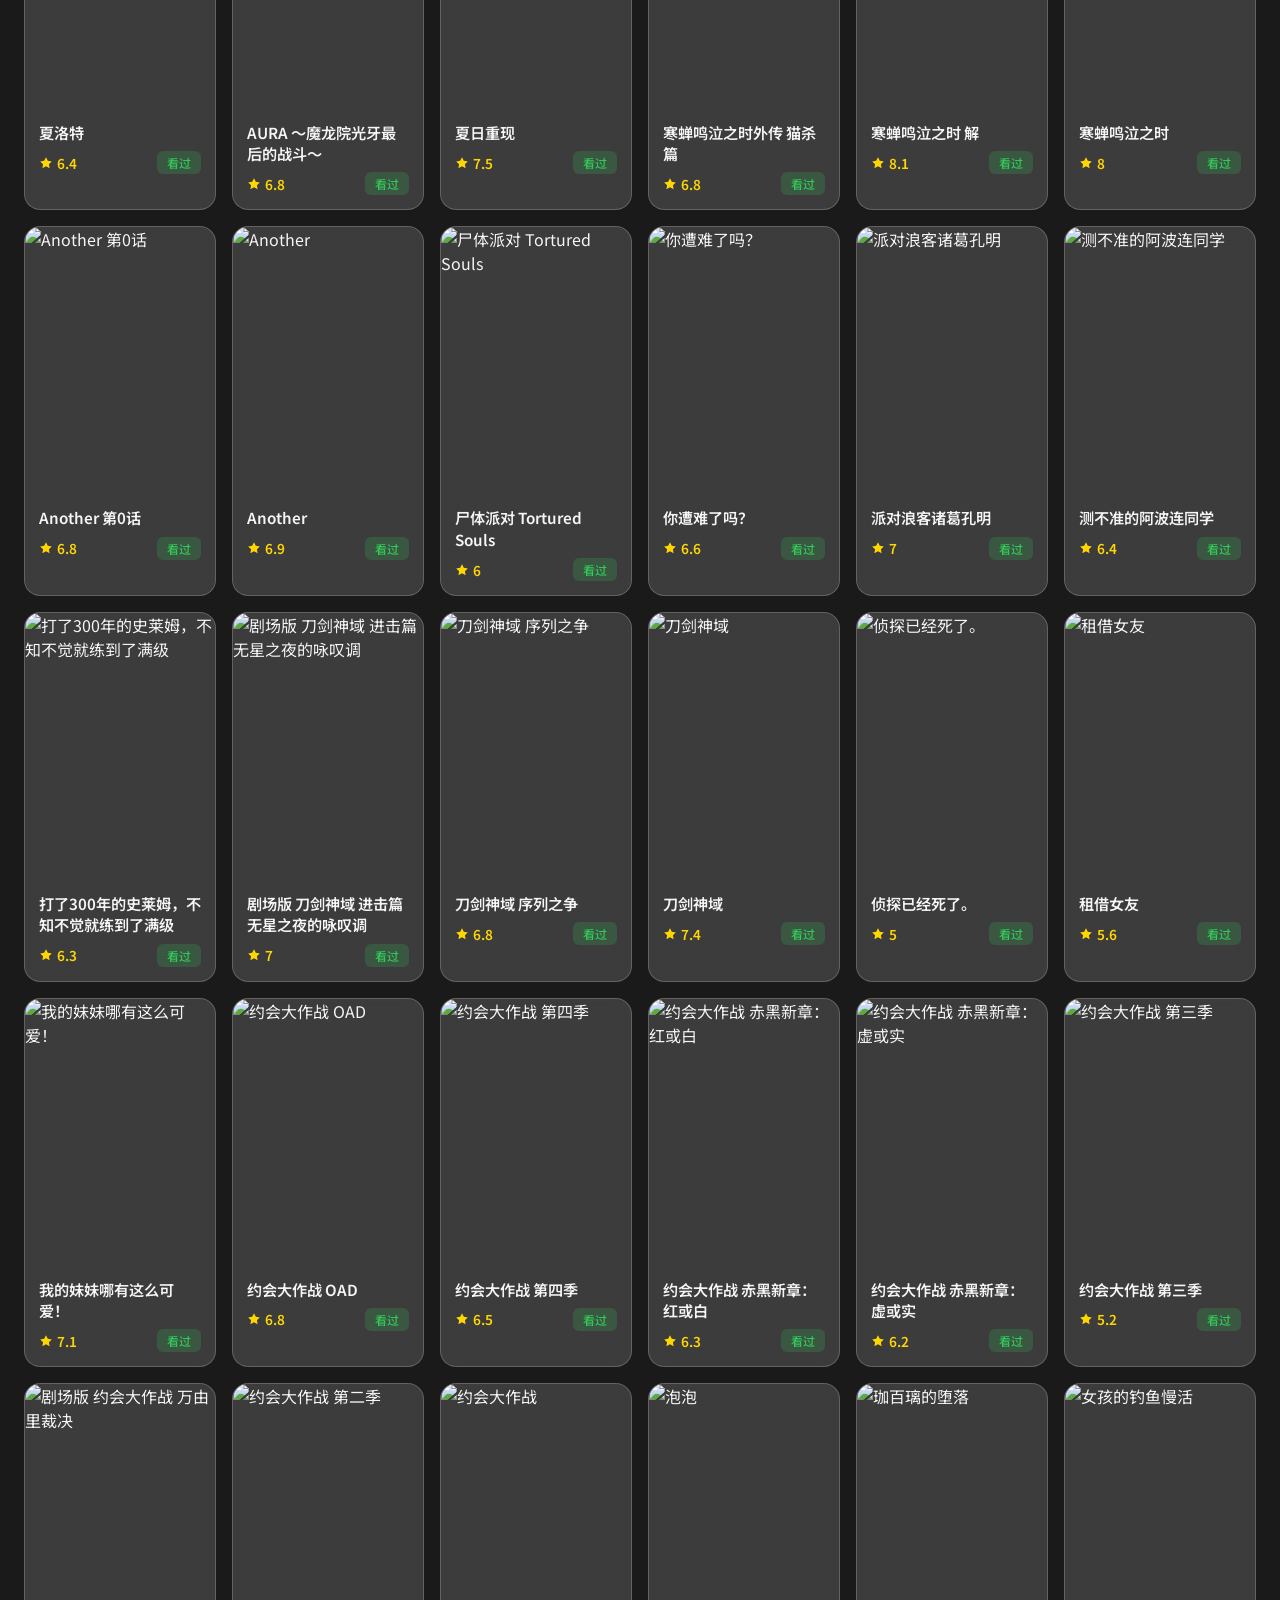
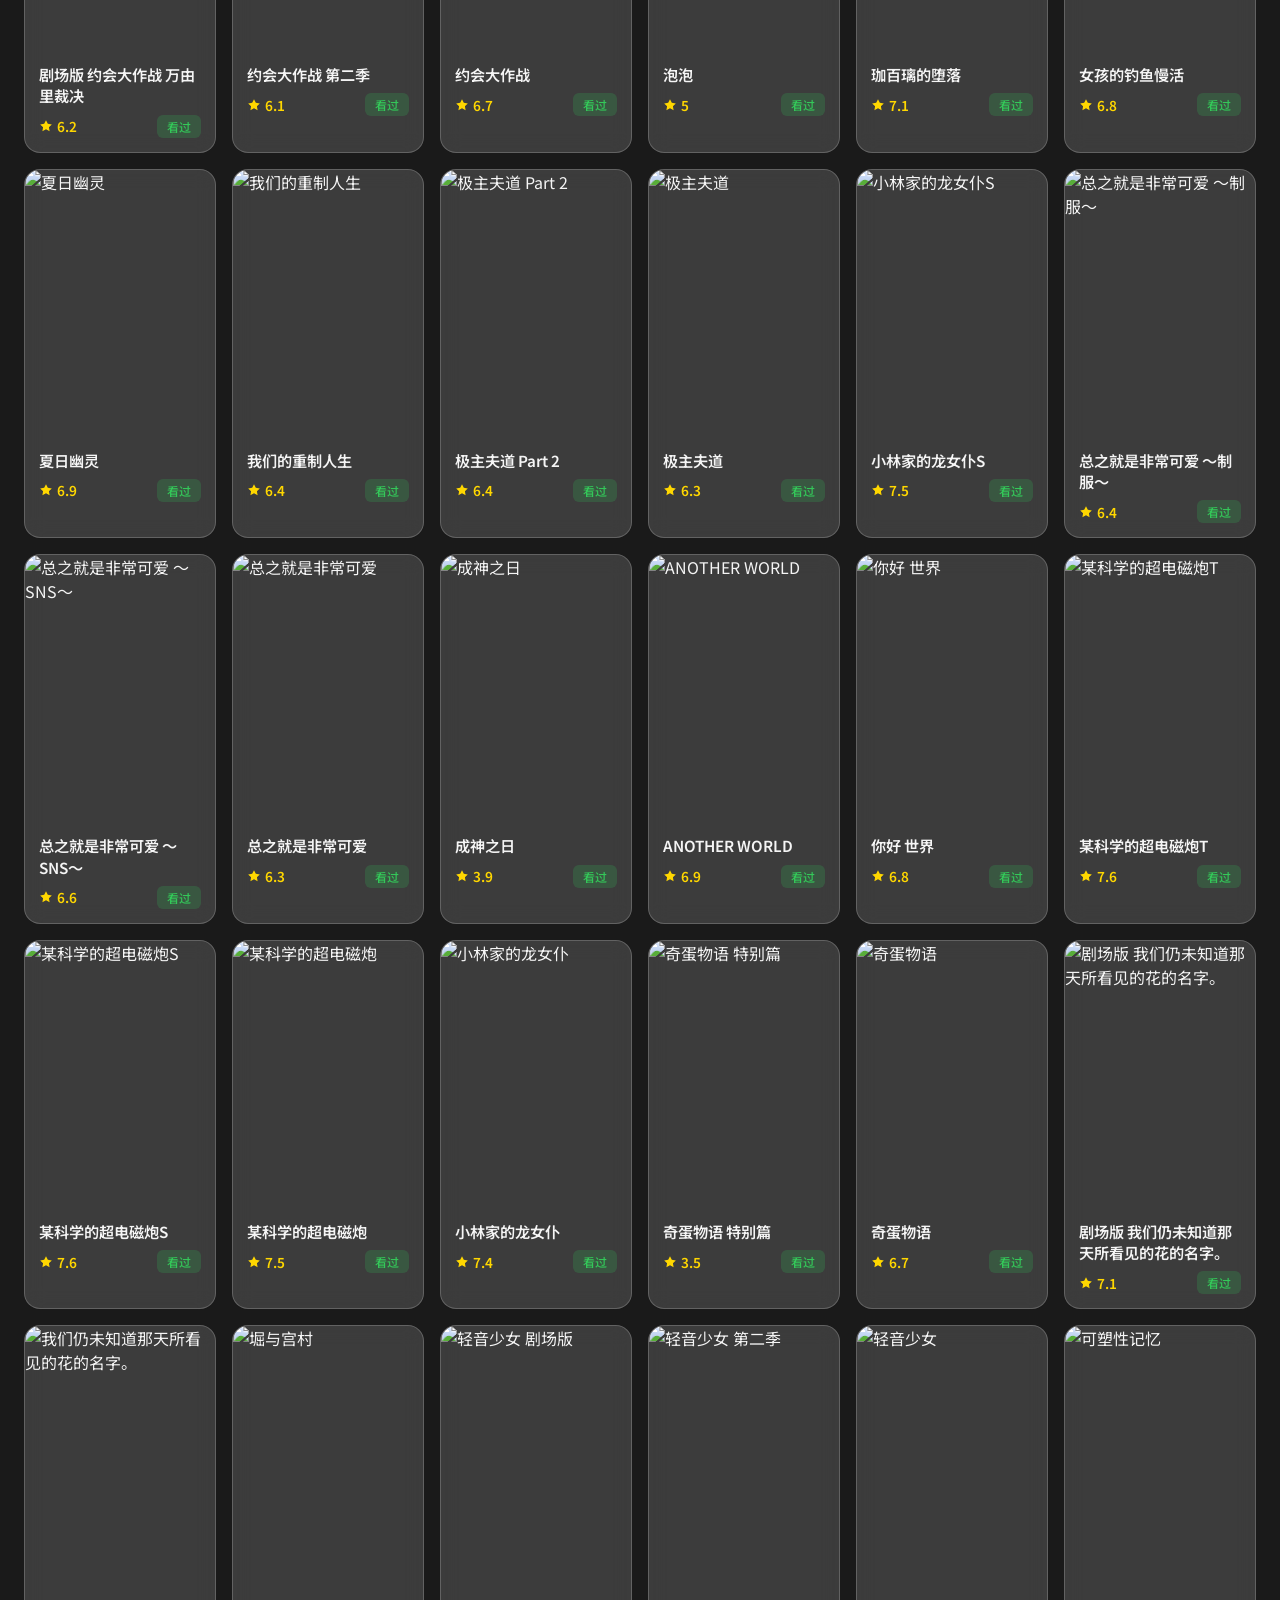
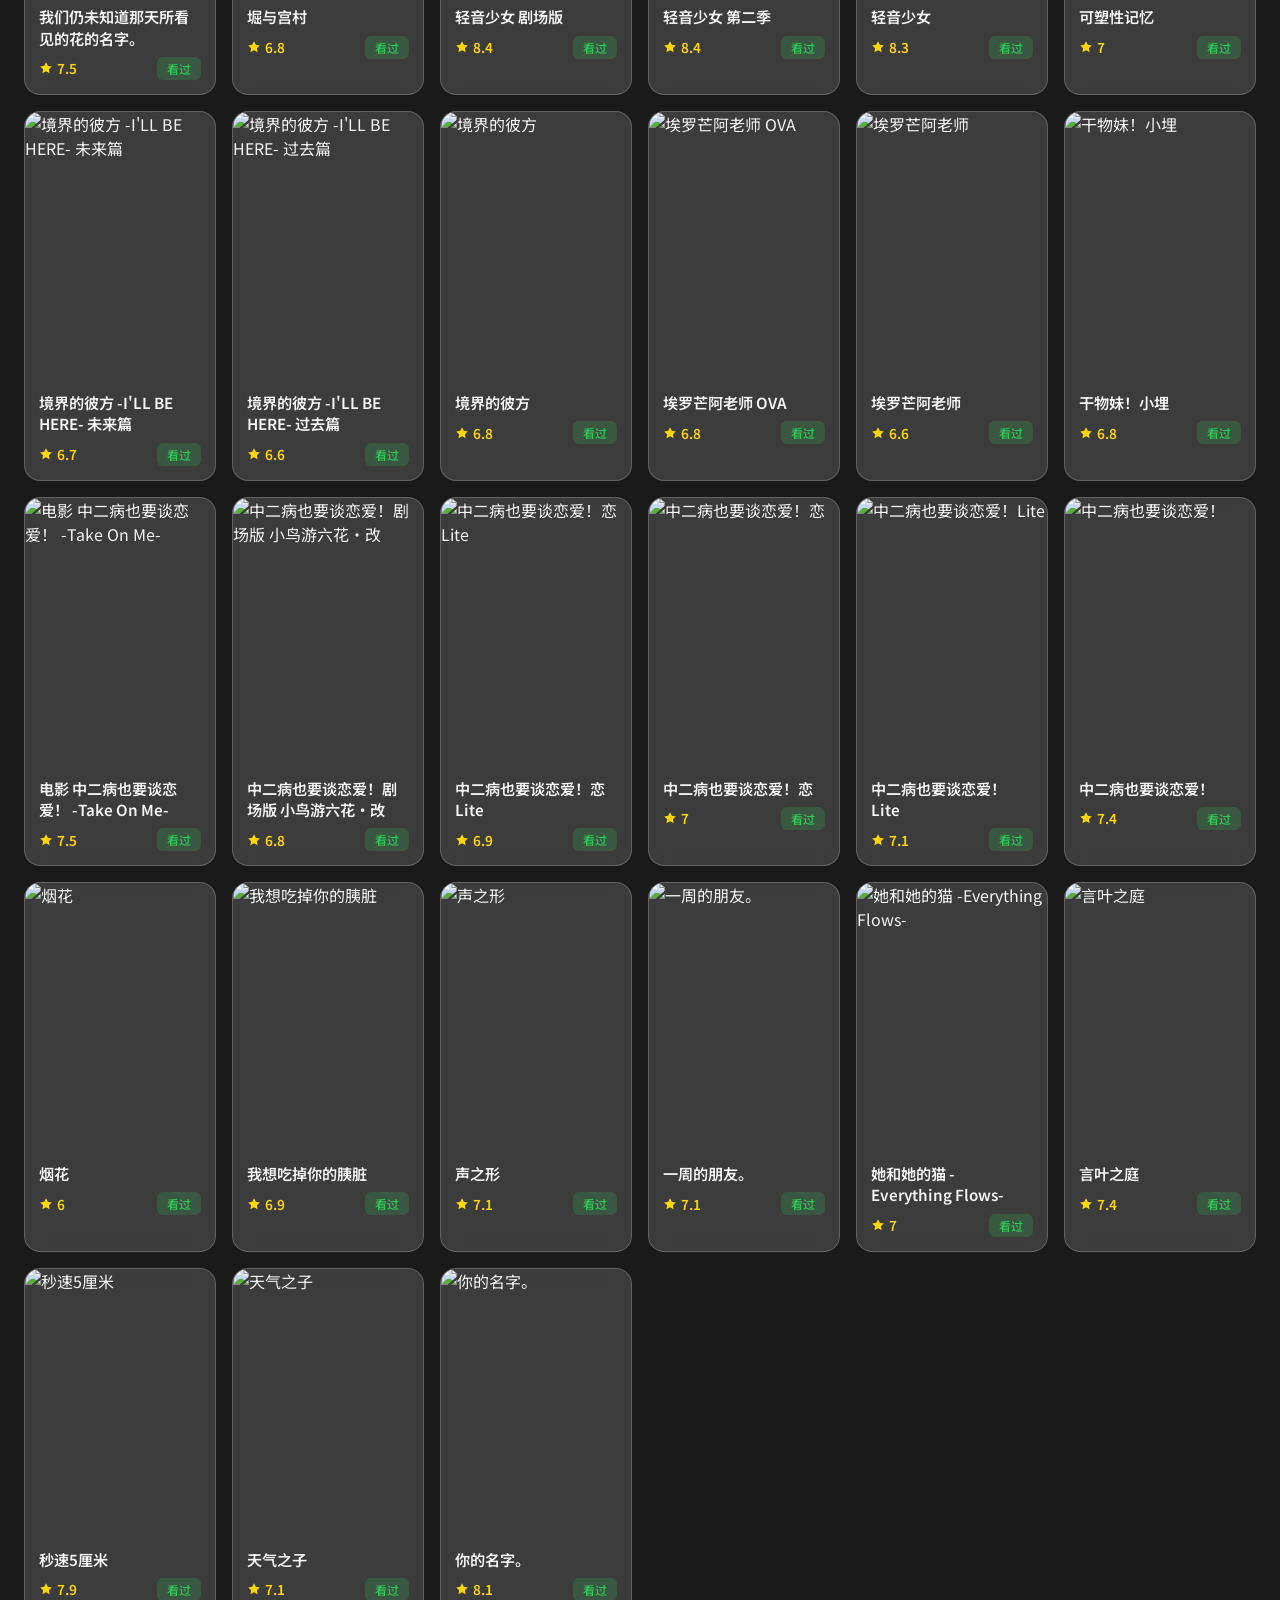
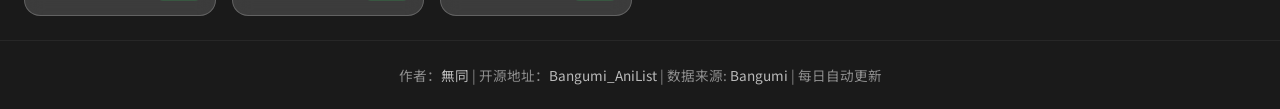
==== commit 99943c98: "增加词云功能" ====
--- a/index.html
+++ b/index.html
@@ -22,6 +22,7 @@
                 <a class="avatar-link" id="avatar-link" href="#" target="_blank">
                     <img class="avatar" id="avatar" src="" alt="avatar">
                 </a>
+                <button class="wordcloud-btn" id="wordcloud-btn">查看词云</button>
                 <a class="bangumi-btn" id="bangumi-btn" href="https://bgm.tv/user/wutong" target="_blank">前往 Bangumi</a>
             </div>
         </div>
@@ -100,6 +101,17 @@
         </div>
     </div>
 
+    <!-- 词云弹窗 -->
+    <div class="modal-overlay" id="wc-overlay">
+        <div class="modal glass-modal wc-modal">
+            <button class="modal-close" id="wc-close">&times;</button>
+            <div class="modal-body wc-body">
+                <h2 class="wc-title">番剧标签词云</h2>
+                <div class="wc-container" id="wc-container"></div>
+            </div>
+        </div>
+    </div>
+
     <!-- 返回顶部 -->
     <button class="back-to-top" id="back-to-top">
         <svg width="20" height="20" viewBox="0 0 24 24" fill="none" stroke="currentColor" stroke-width="2">
--- a/static/style.css
+++ b/static/style.css
@@ -96,9 +96,10 @@
 /* Header */
 .glass-header {
     padding: 28px 0 20px;
-    background: var(--glass-bg);
-    backdrop-filter: blur(20px);
-    -webkit-backdrop-filter: blur(20px);
+    /* background: var(--glass-bg); */
+    background: rgba(190, 190, 190, 0.130);
+    backdrop-filter: blur(15px);
+    -webkit-backdrop-filter: blur(15px);
 }
 
 .header-content {
@@ -176,8 +177,9 @@
     background: var(--glass-bg);
     backdrop-filter: blur(20px);
     -webkit-backdrop-filter: blur(20px);
-    border-top: 1px solid rgba(255, 255, 255, 0.1);
-    border-bottom: 1px solid rgba(255, 255, 255, 0.1);
+    border-top: 1px solid rgba(255, 255, 255, 0.15);
+    border-bottom: 1px solid rgba(255, 255, 255, 0.15);
+    box-shadow: 0 2px 12px rgba(0, 0, 0, 0.2);
 }
 
 .nav-content {
@@ -621,6 +623,96 @@
 
     .modal-label {
         text-align: left;
+    }
+}
+
+/* 词云按钮 */
+.wordcloud-btn {
+    display: inline-block;
+    padding: 10px 20px;
+    background: rgba(255, 255, 255, 0.15);
+    color: var(--text-primary);
+    text-decoration: none;
+    border-radius: 10px;
+    font-size: 0.9rem;
+    font-weight: 500;
+    border: 1px solid rgba(255, 255, 255, 0.2);
+    transition: all 0.15s var(--transition);
+    white-space: nowrap;
+    cursor: pointer;
+    font-family: inherit;
+}
+
+.wordcloud-btn:hover {
+    background: rgba(255, 255, 255, 0.25);
+    transform: translateY(-1px);
+}
+
+/* 词云弹窗 */
+.wc-modal {
+    max-width: 900px;
+    width: 92%;
+}
+
+.wc-body {
+    display: flex;
+    flex-direction: column;
+    padding: 32px 28px;
+    height: 85vh;
+}
+
+.wc-title {
+    font-size: 1.2rem;
+    font-weight: 600;
+    margin-bottom: 20px;
+    text-align: center;
+}
+
+.wc-container {
+    position: relative;
+    flex: 1;
+    min-height: 0;
+}
+
+.wc-word {
+    position: absolute;
+    white-space: nowrap;
+    cursor: default;
+    transition: opacity 0.15s;
+    user-select: none;
+    line-height: 1.2;
+    font-weight: 500;
+}
+
+.wc-word:hover {
+    opacity: 0.75 !important;
+}
+
+.wc-tooltip {
+    position: fixed;
+    padding: 6px 12px;
+    background: rgba(0, 0, 0, 0.85);
+    color: #fff;
+    border-radius: 6px;
+    font-size: 0.82rem;
+    pointer-events: none;
+    z-index: 9999;
+    white-space: nowrap;
+    opacity: 0;
+    transition: opacity 0.15s;
+    backdrop-filter: blur(4px);
+}
+
+.wc-tooltip.visible {
+    opacity: 1;
+}
+
+@media (max-width: 640px) {
+    .wc-body {
+        padding: 24px 16px;
+    }
+    .wc-modal {
+        width: 95%;
     }
 }
 
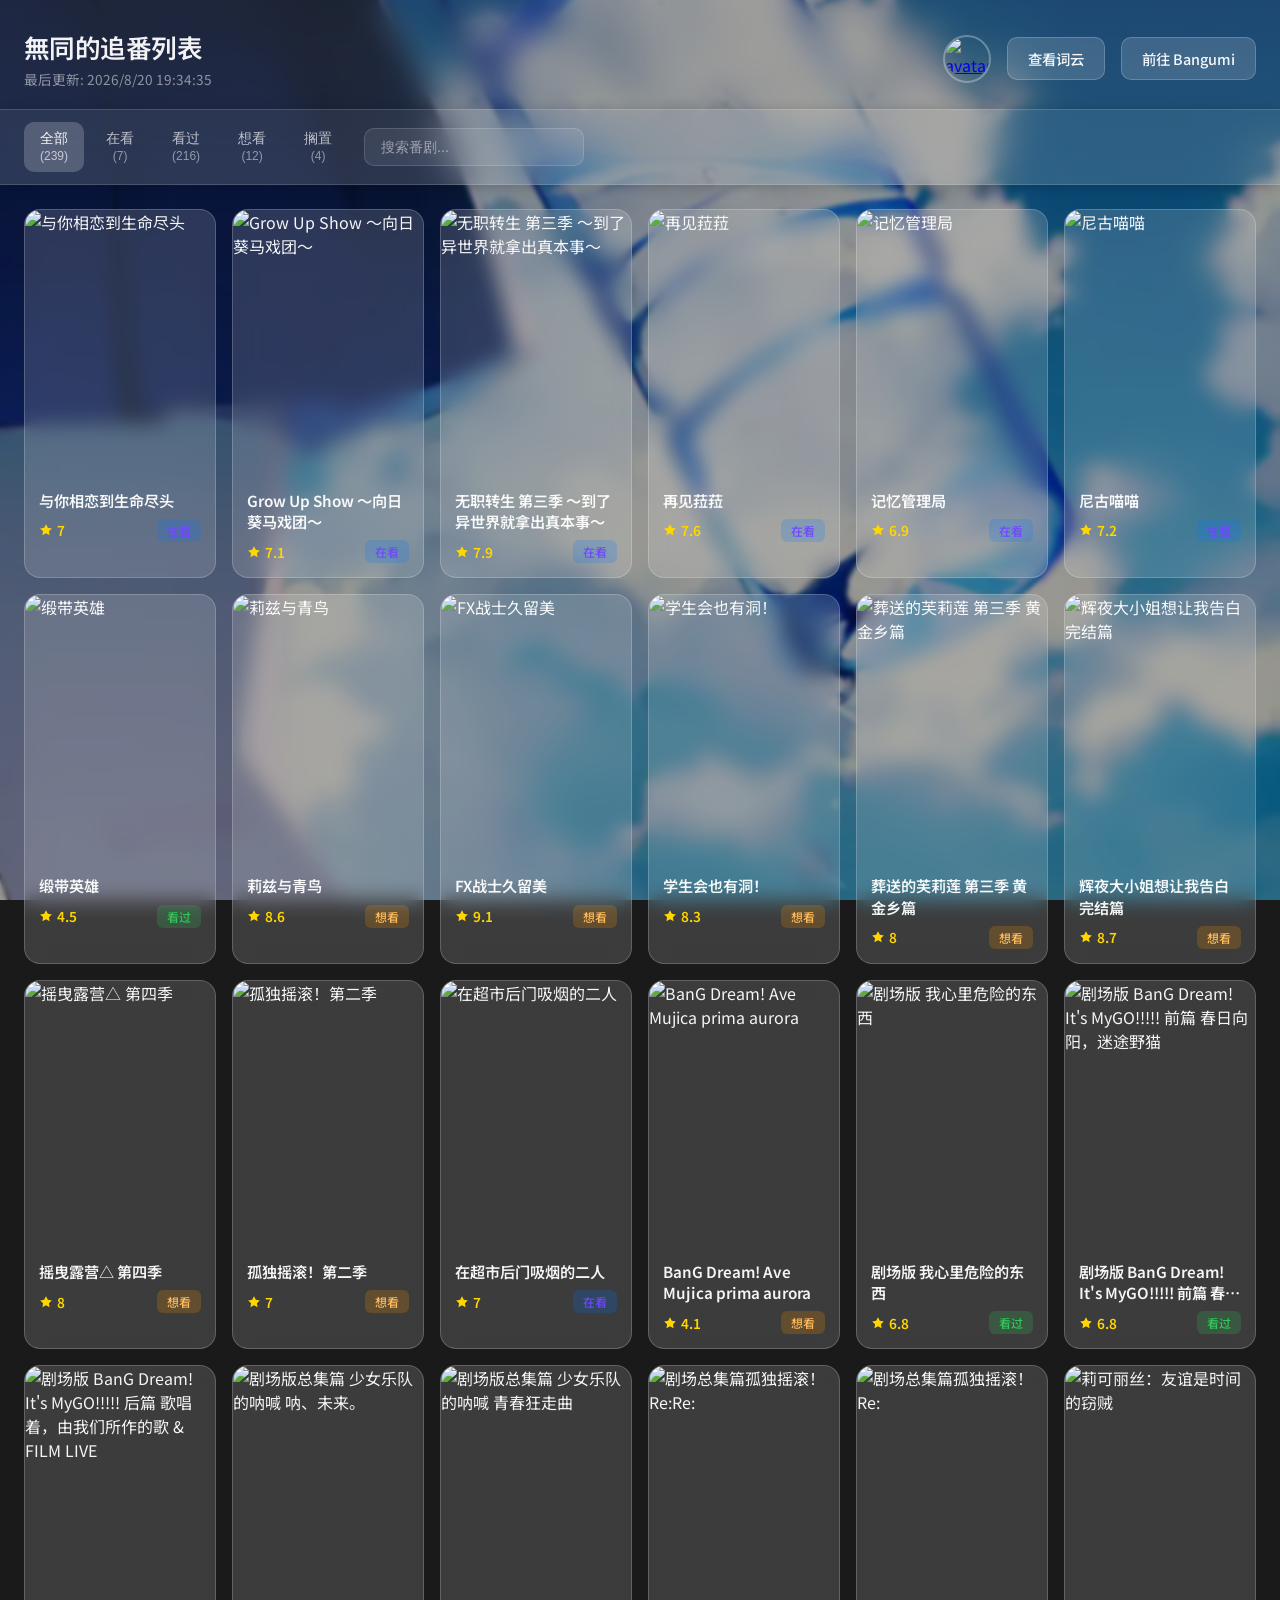
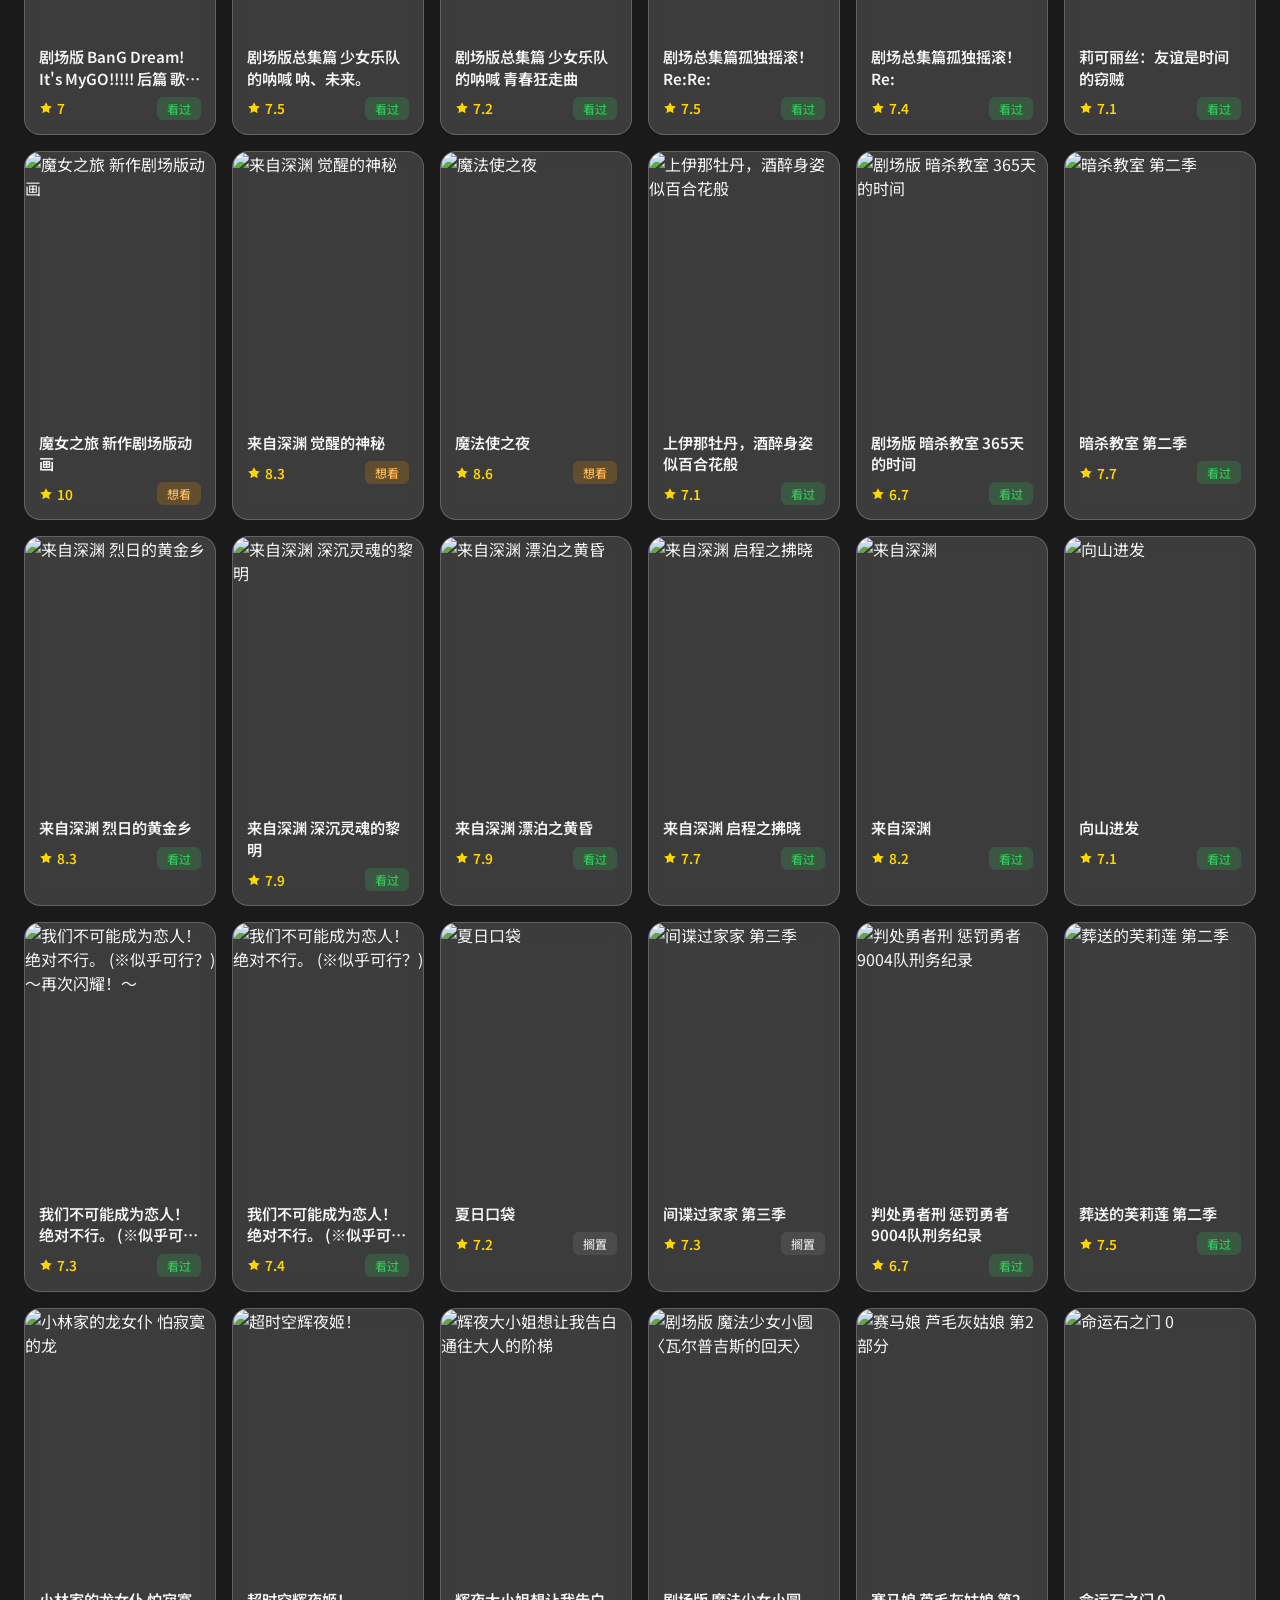
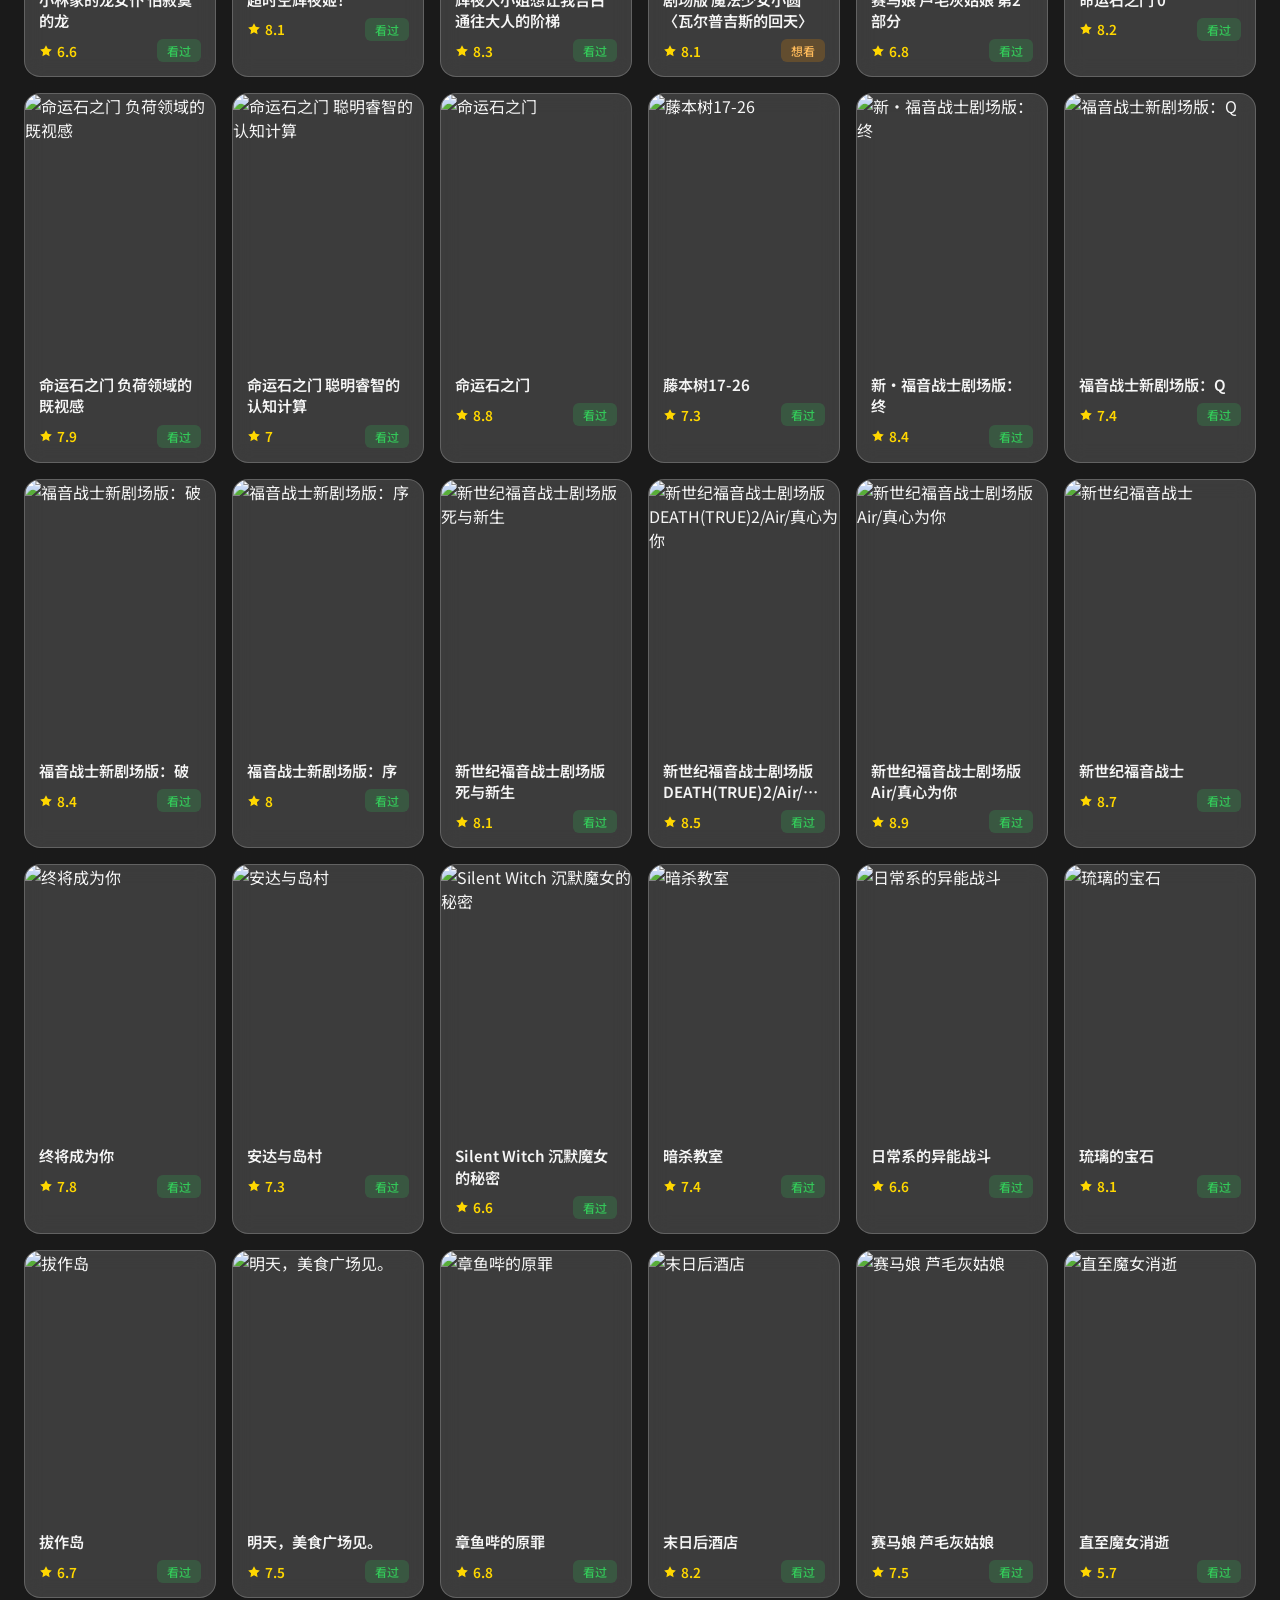
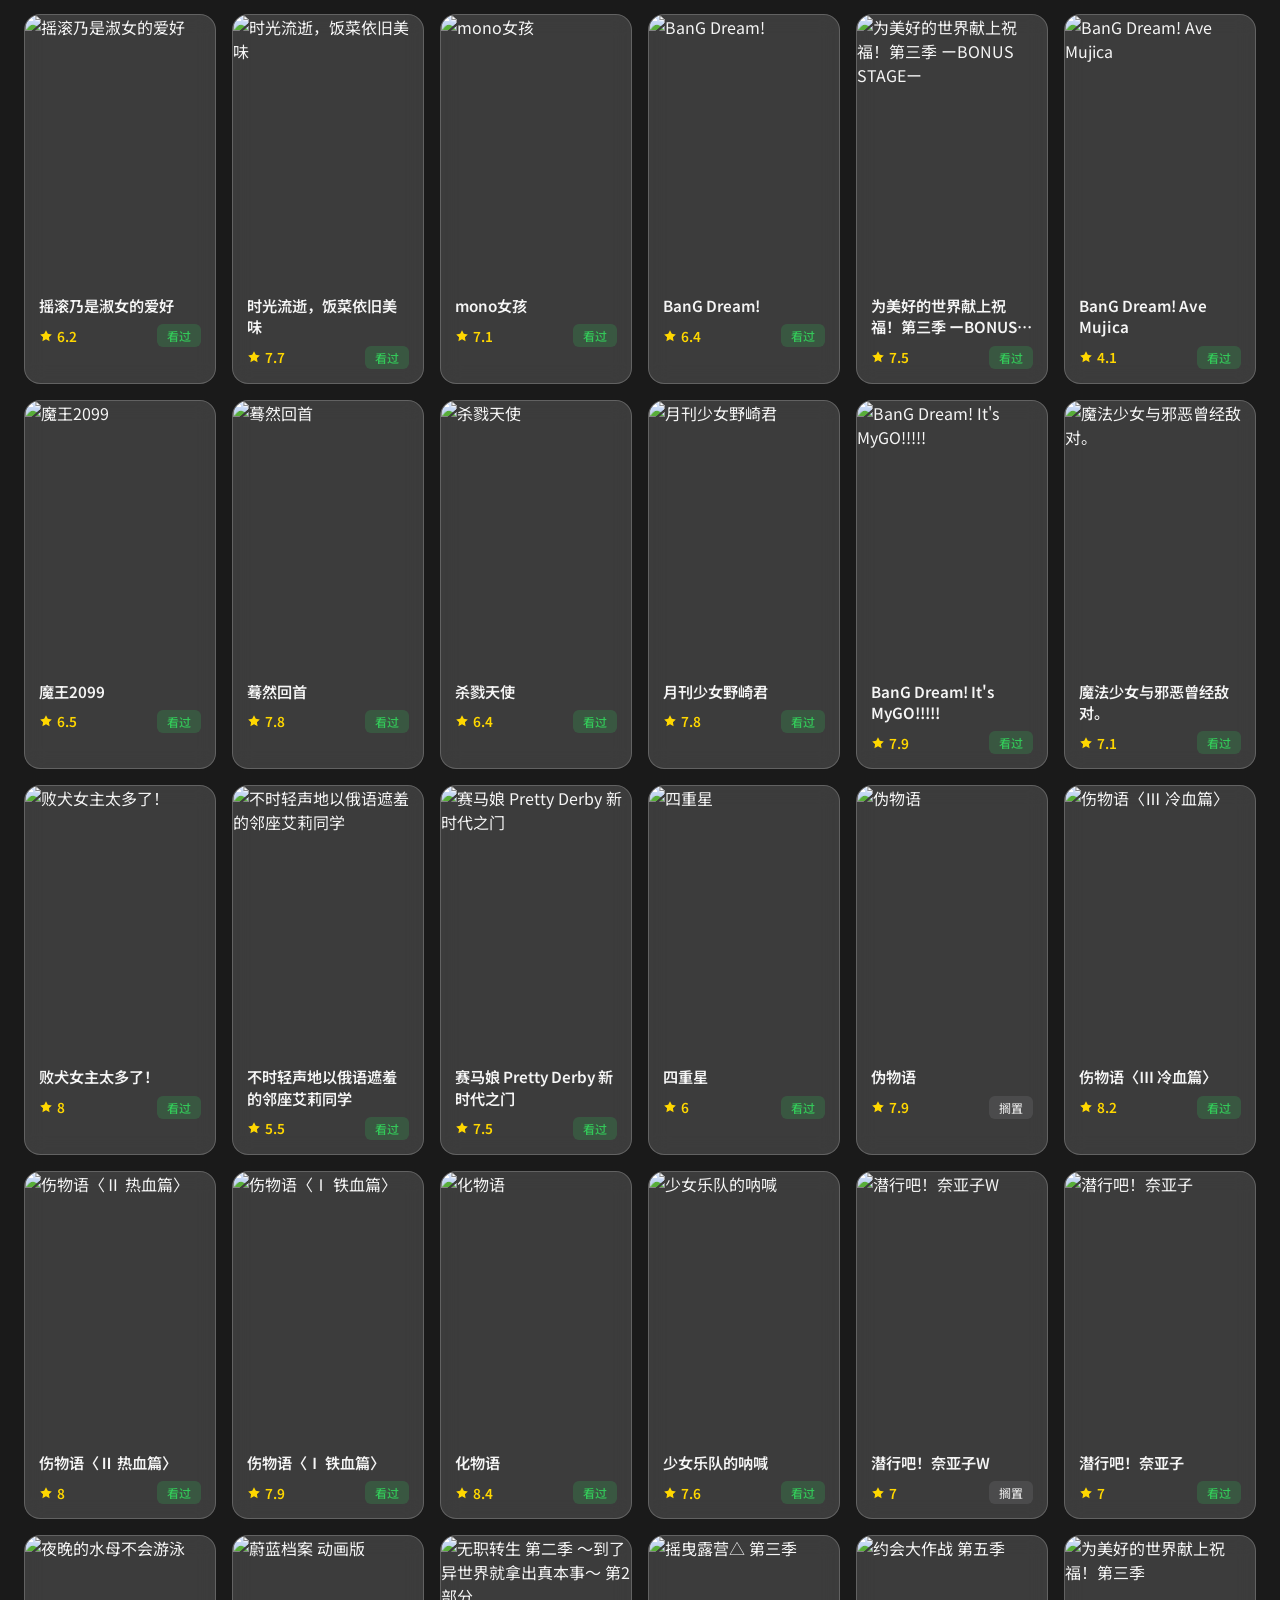
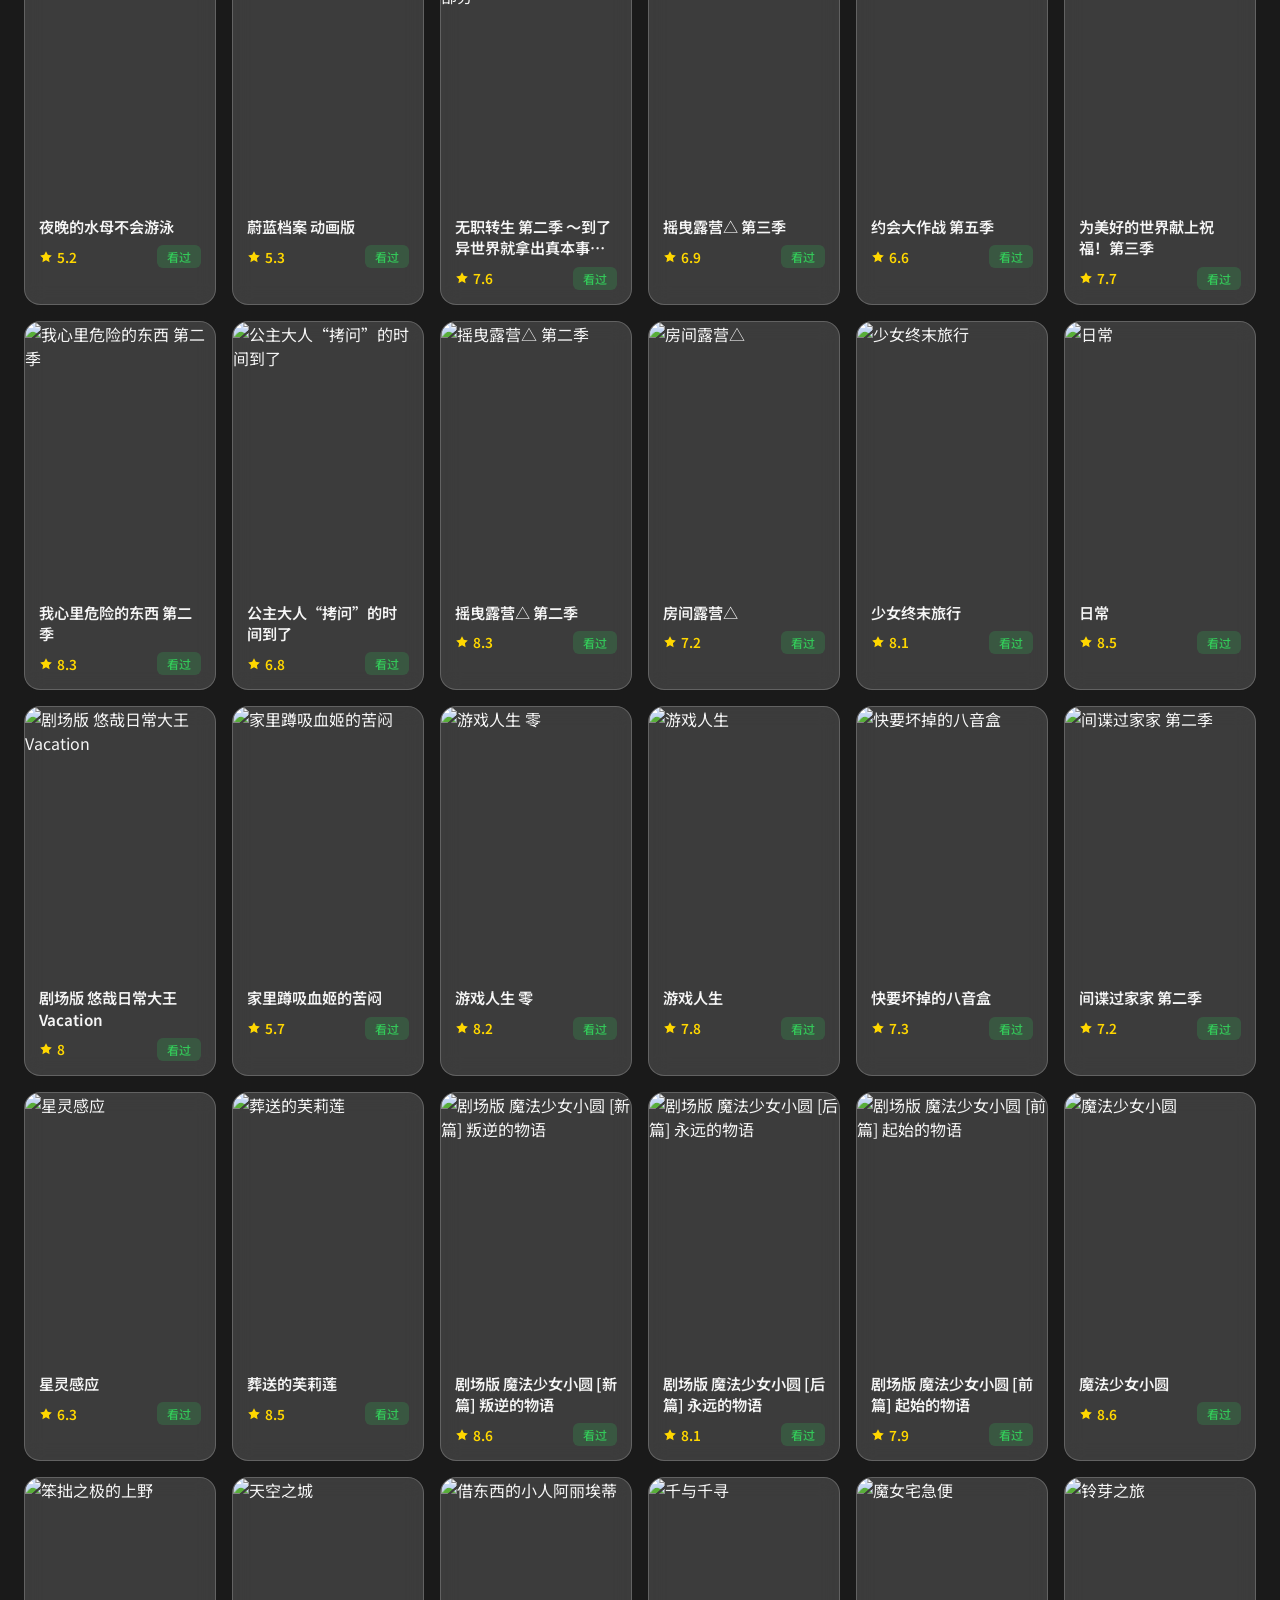
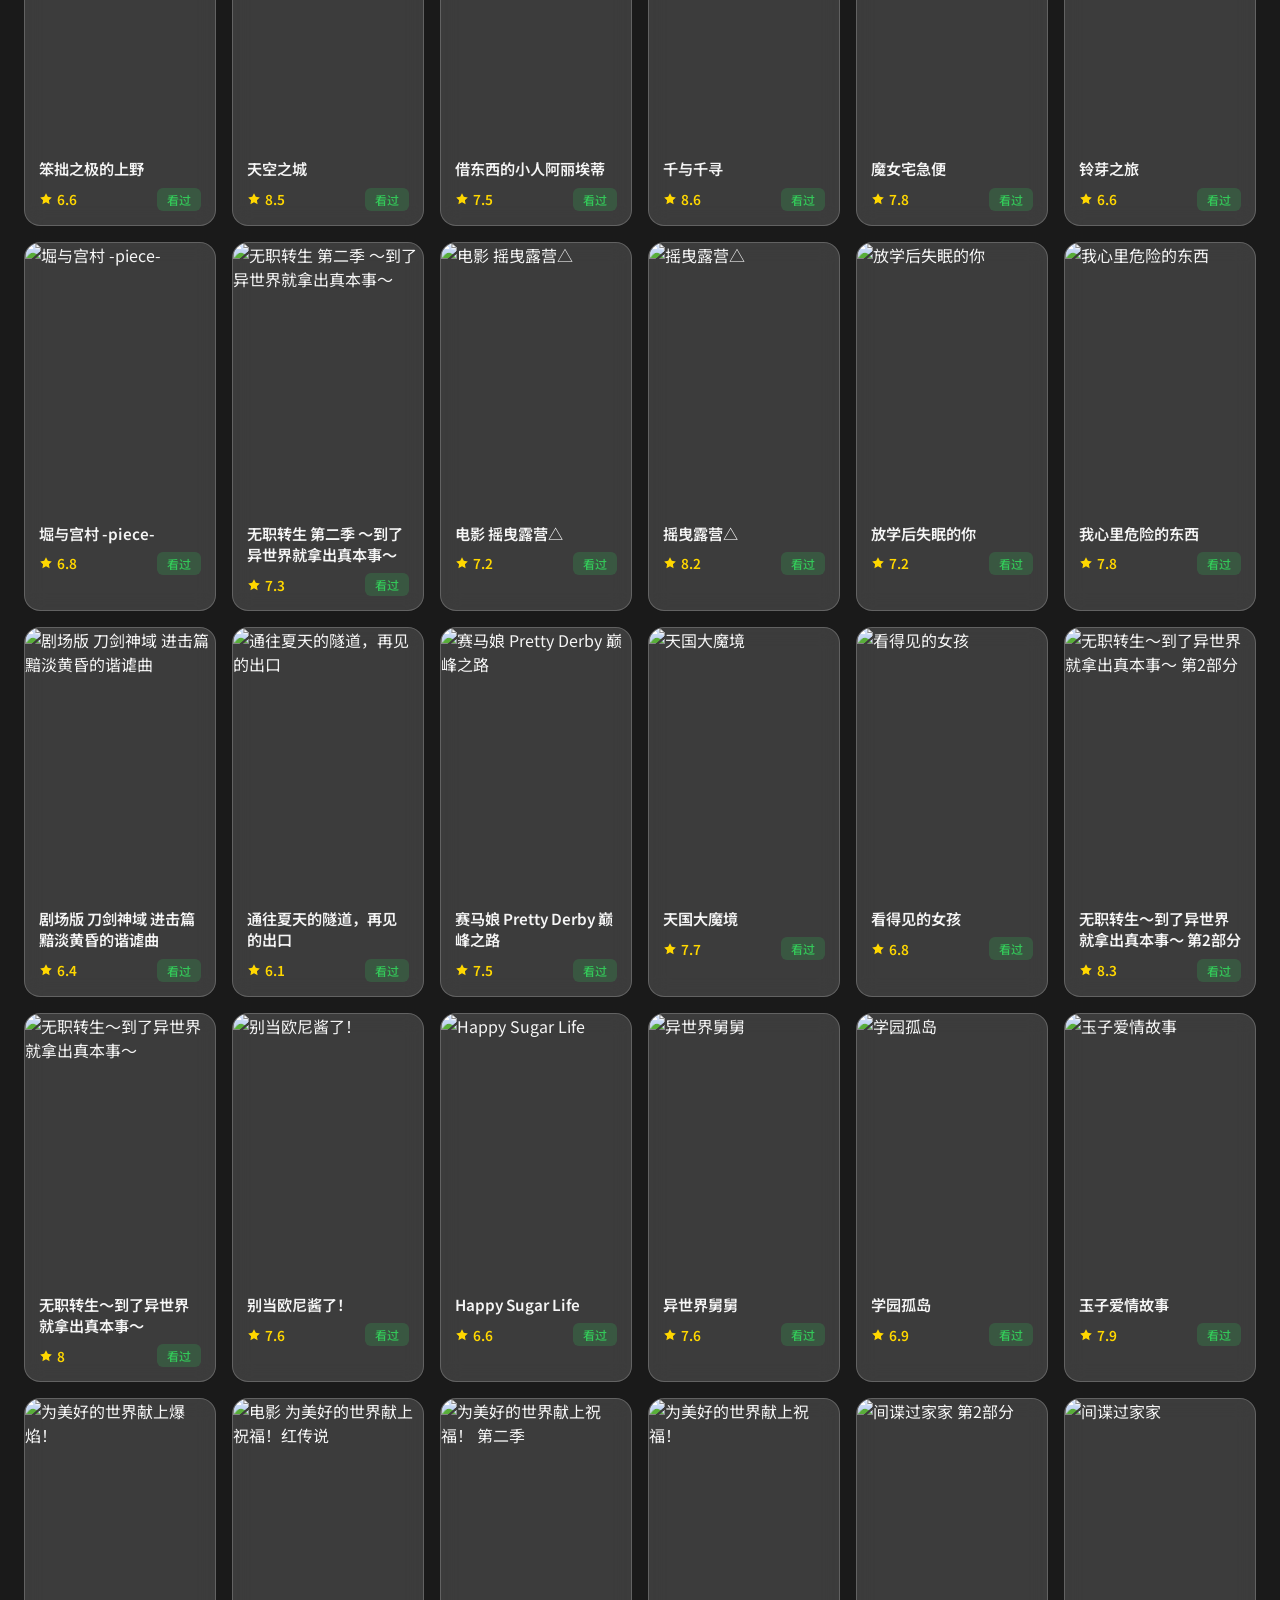
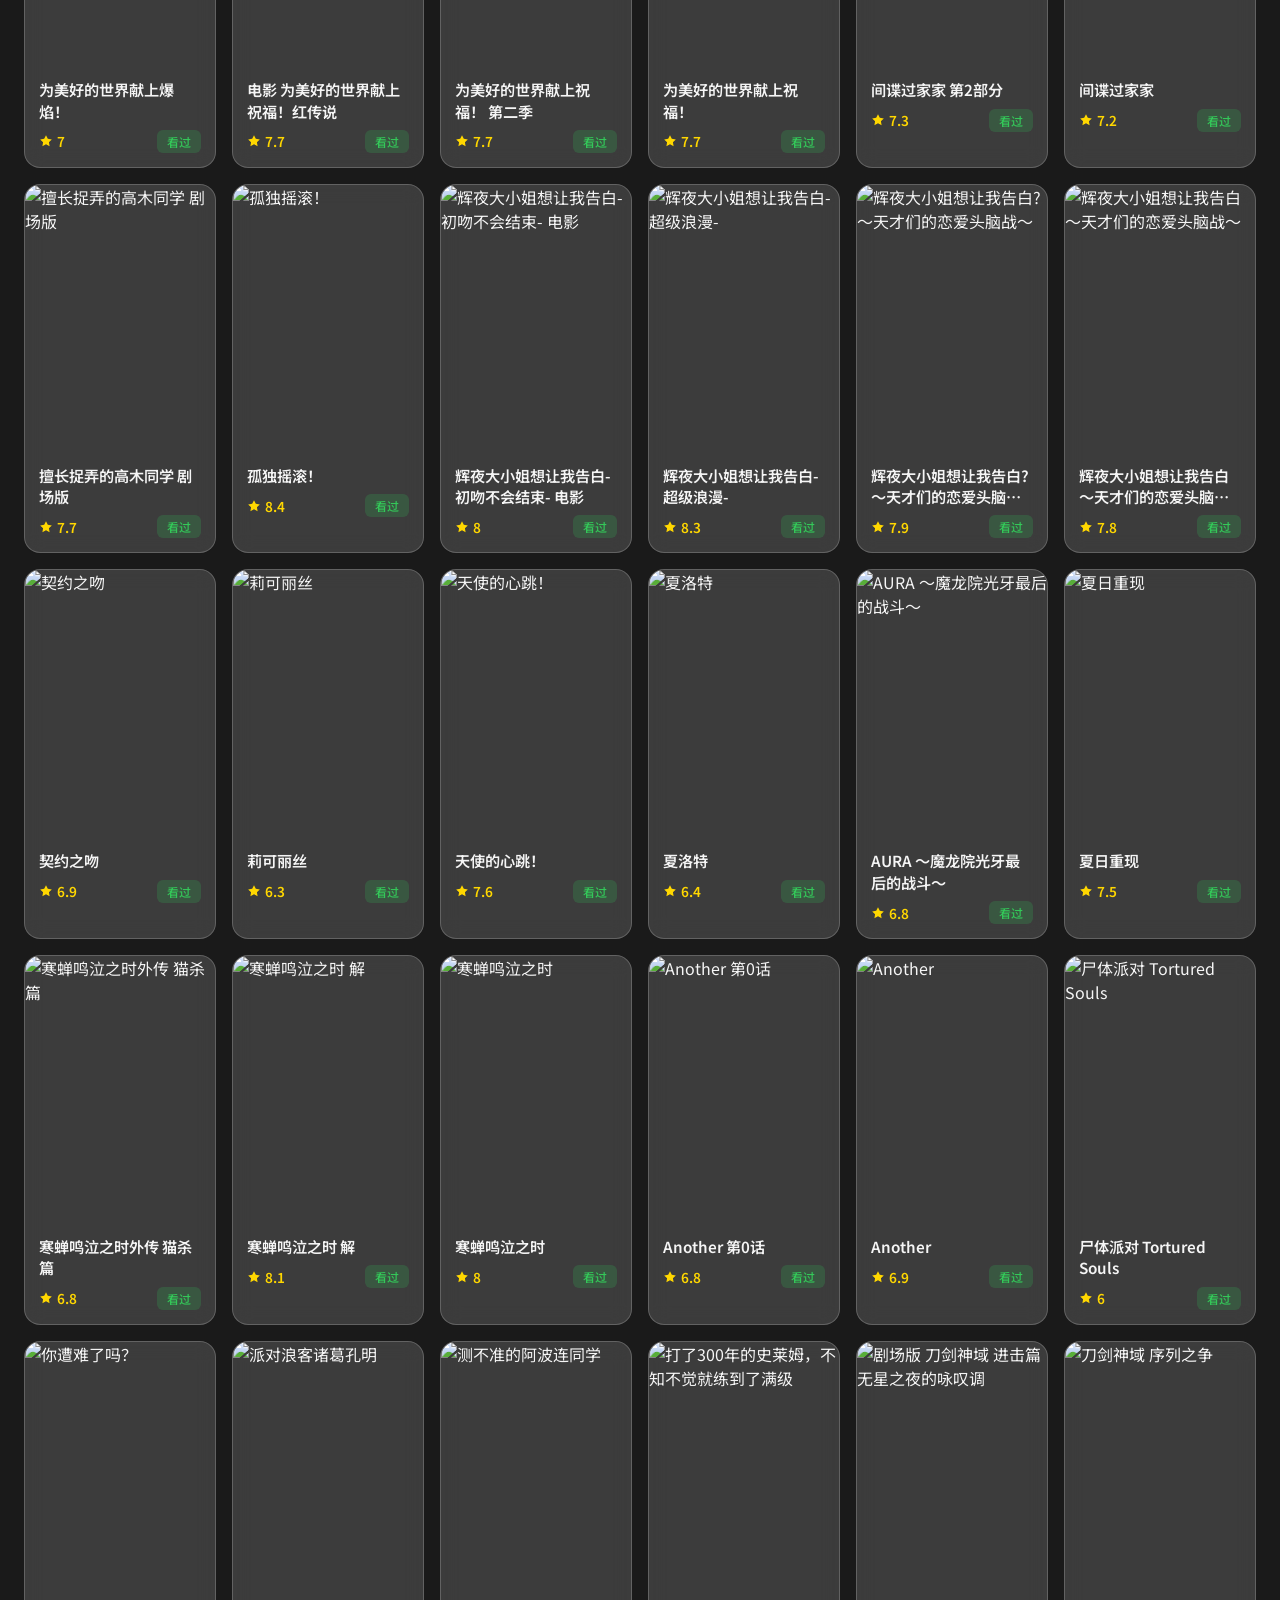
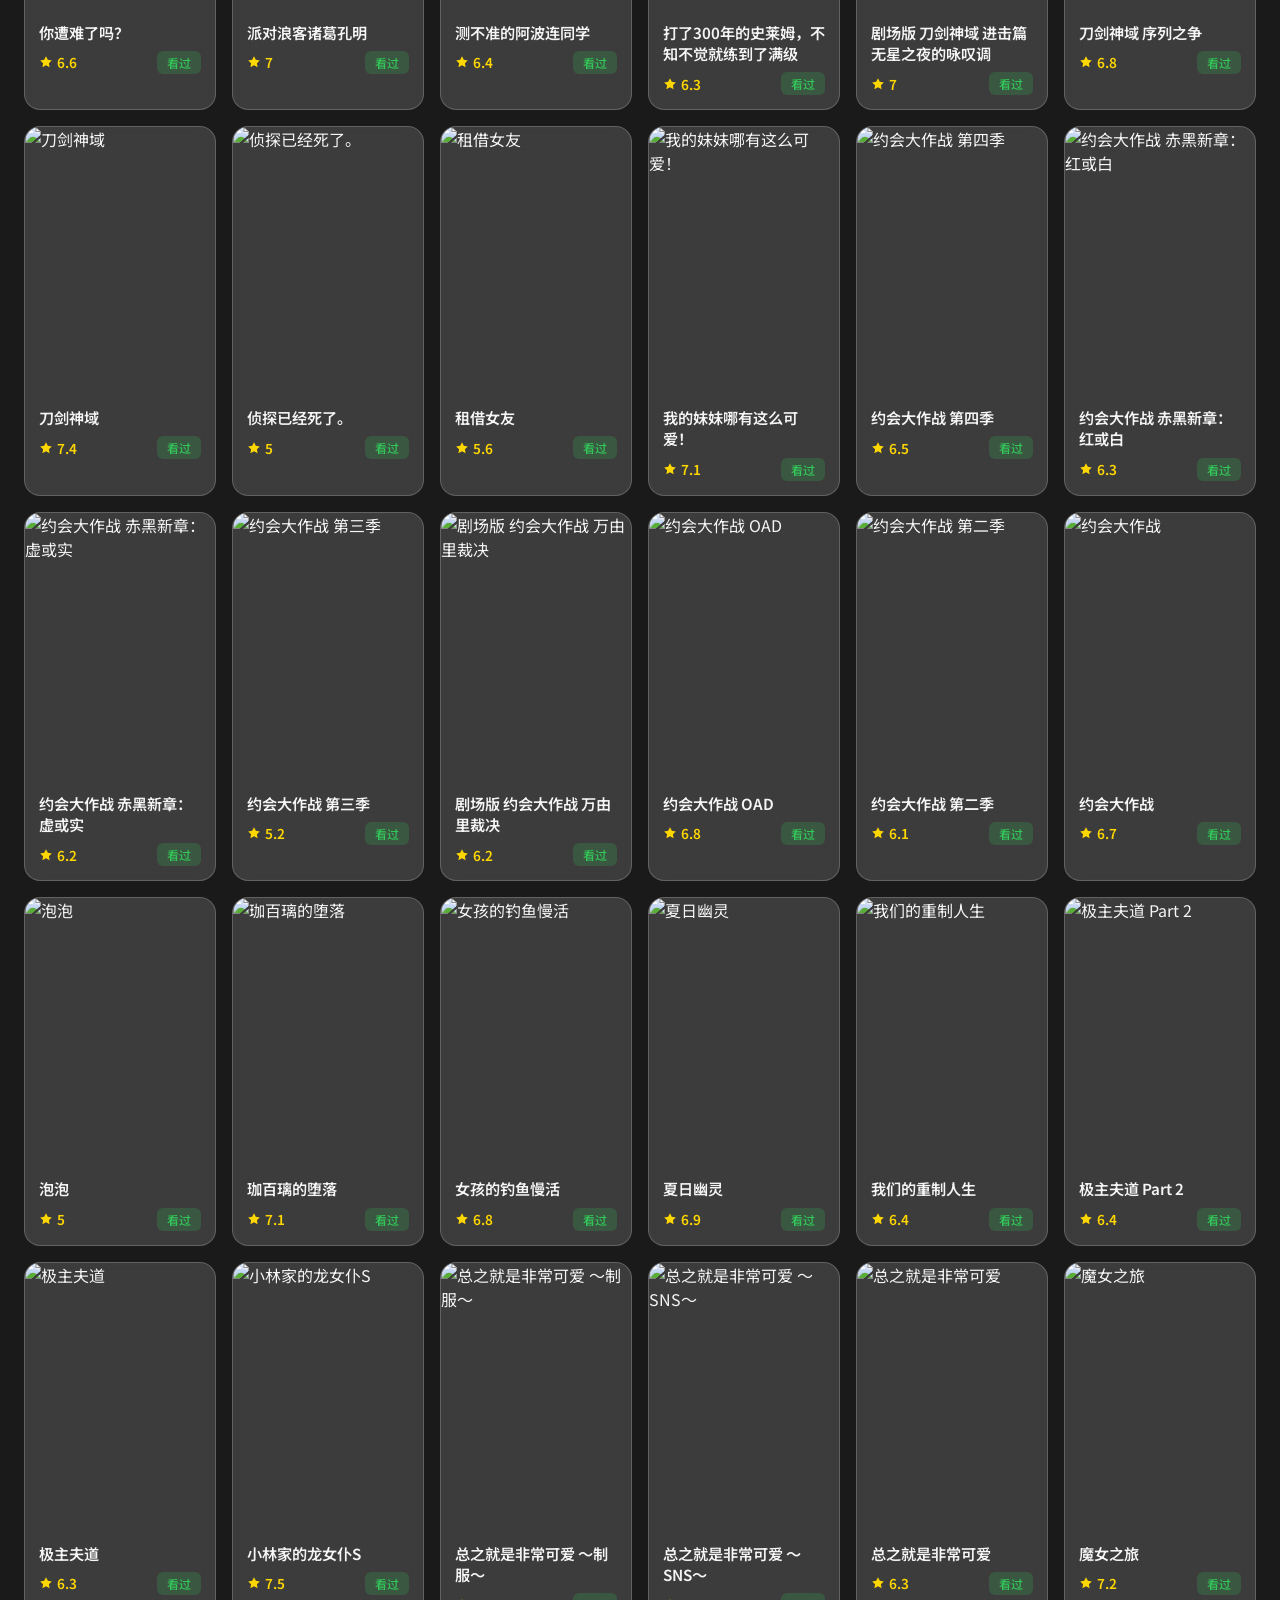
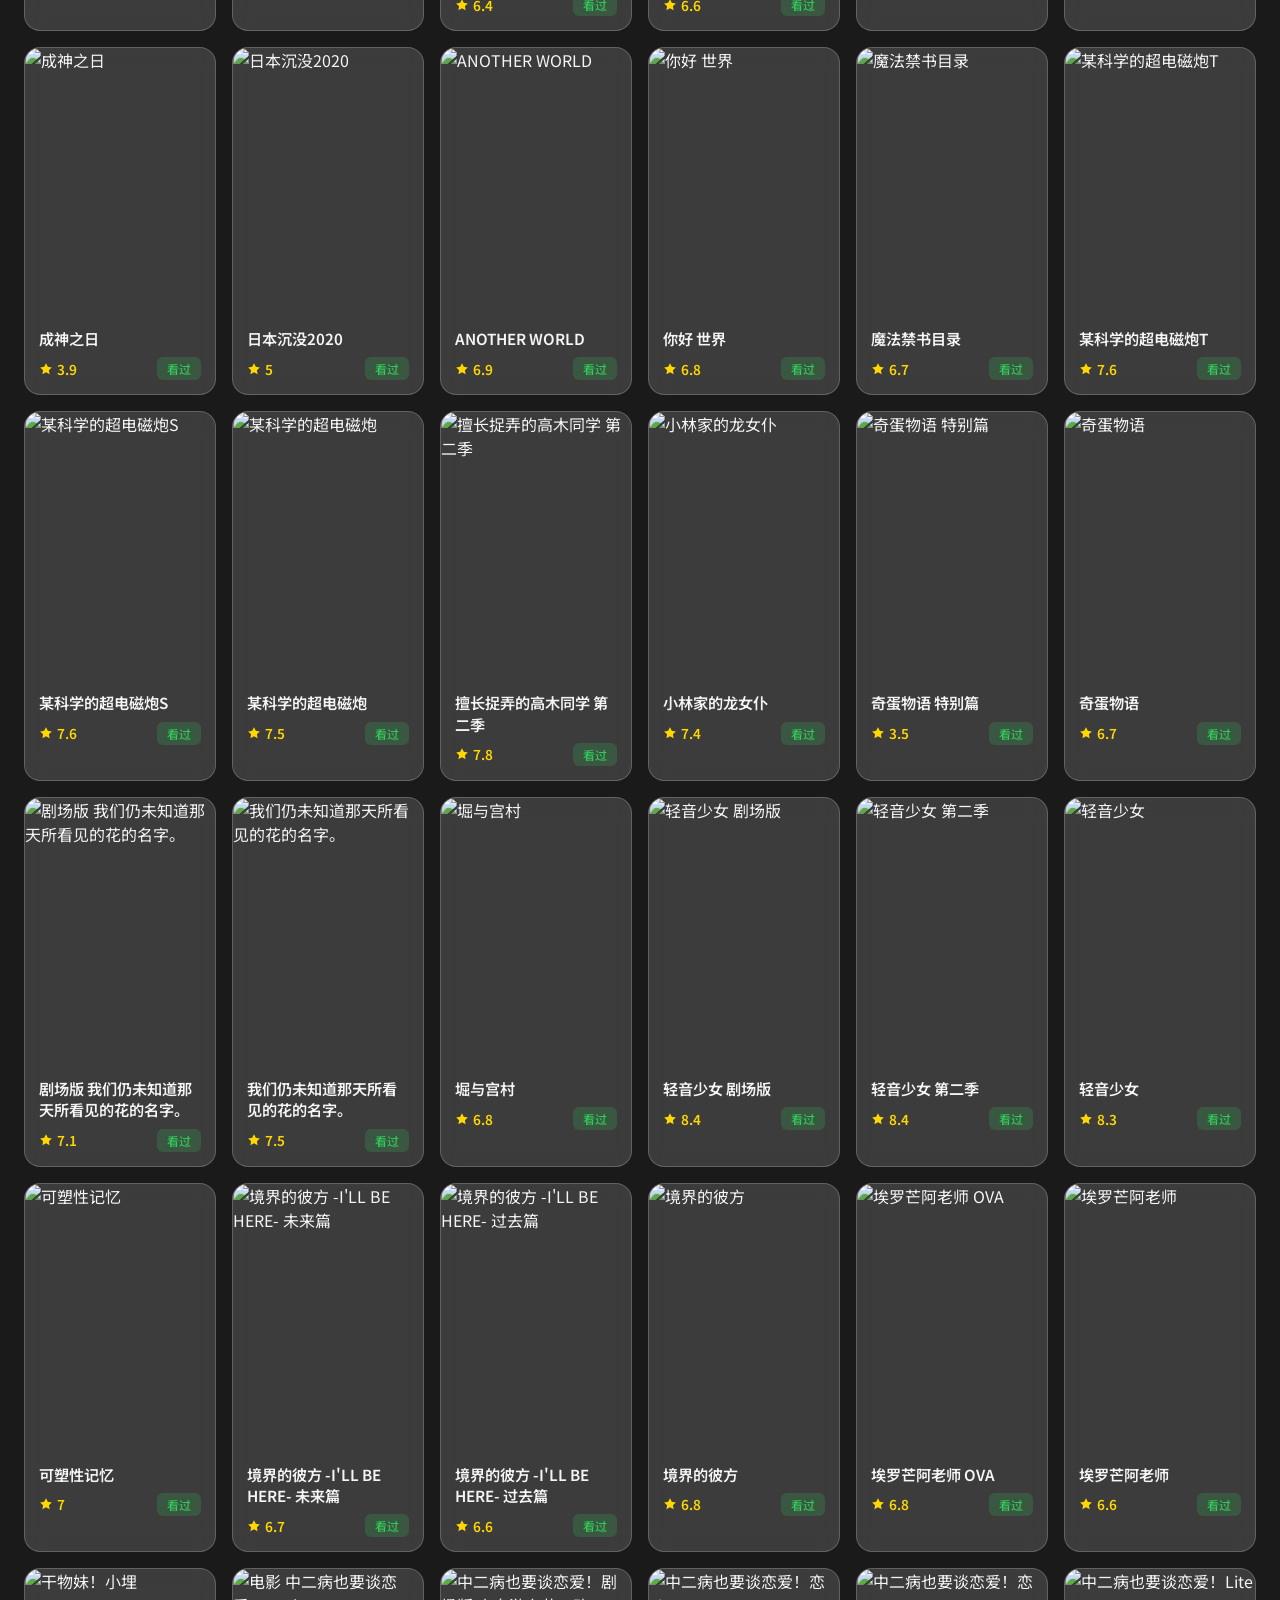
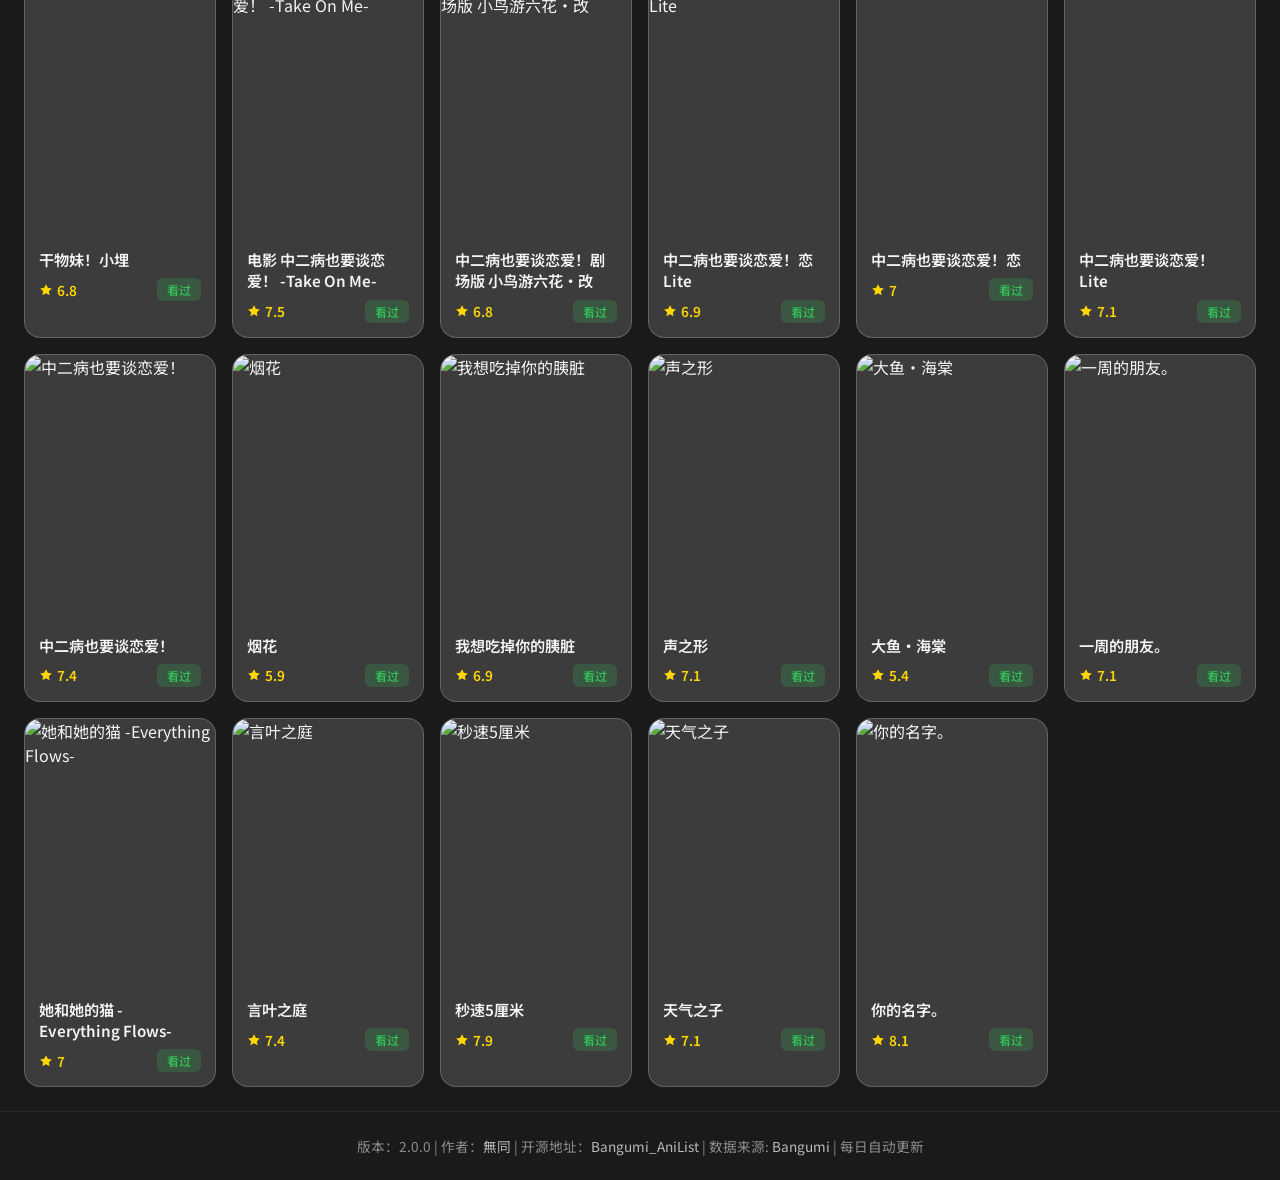
==== commit bae26ac0: "添加版本号" ====
--- a/index.html
+++ b/index.html
@@ -121,7 +121,7 @@
 
     <footer>
         <div class="container">
-            <p>作者：<a href="https://www.bestwutong.top/" target="_blank">無同</a> | 开源地址：<a href="https://github.com/bestWuTong/Bangumi_AniList" target="_blank">Bangumi_AniList</a> | 数据来源: <a href="https://bgm.tv" target="_blank">Bangumi</a> | 每日自动更新</p>
+            <p>版本：2.0.0 | 作者：<a href="https://www.bestwutong.top/" target="_blank">無同</a> | 开源地址：<a href="https://github.com/bestWuTong/Bangumi_AniList" target="_blank">Bangumi_AniList</a> | 数据来源: <a href="https://bgm.tv" target="_blank">Bangumi</a> | 每日自动更新</p>
         </div>
     </footer>
 
--- a/static/style.css
+++ b/static/style.css
@@ -372,10 +372,10 @@
     font-weight: 500;
 }
 
-.status-1 { background: rgba(255, 149, 0, 0.2); color: #FF9500; }
+.status-1 { background: rgba(255, 149, 0, 0.2); color: #ffbb5b; }
 .status-2 { background: rgba(52, 199, 89, 0.2); color: #34C759; }
-.status-3 { background: rgba(0, 122, 255, 0.2); color: #007AFF; }
-.status-4 { background: rgba(142, 142, 147, 0.2); color: #8E8E93; }
+.status-3 { background: rgba(0, 122, 255, 0.2); color: #6f48fe; }
+.status-4 { background: rgba(142, 142, 147, 0.2); color: #d9d9d9; }
 
 /* Loading */
 .loading {
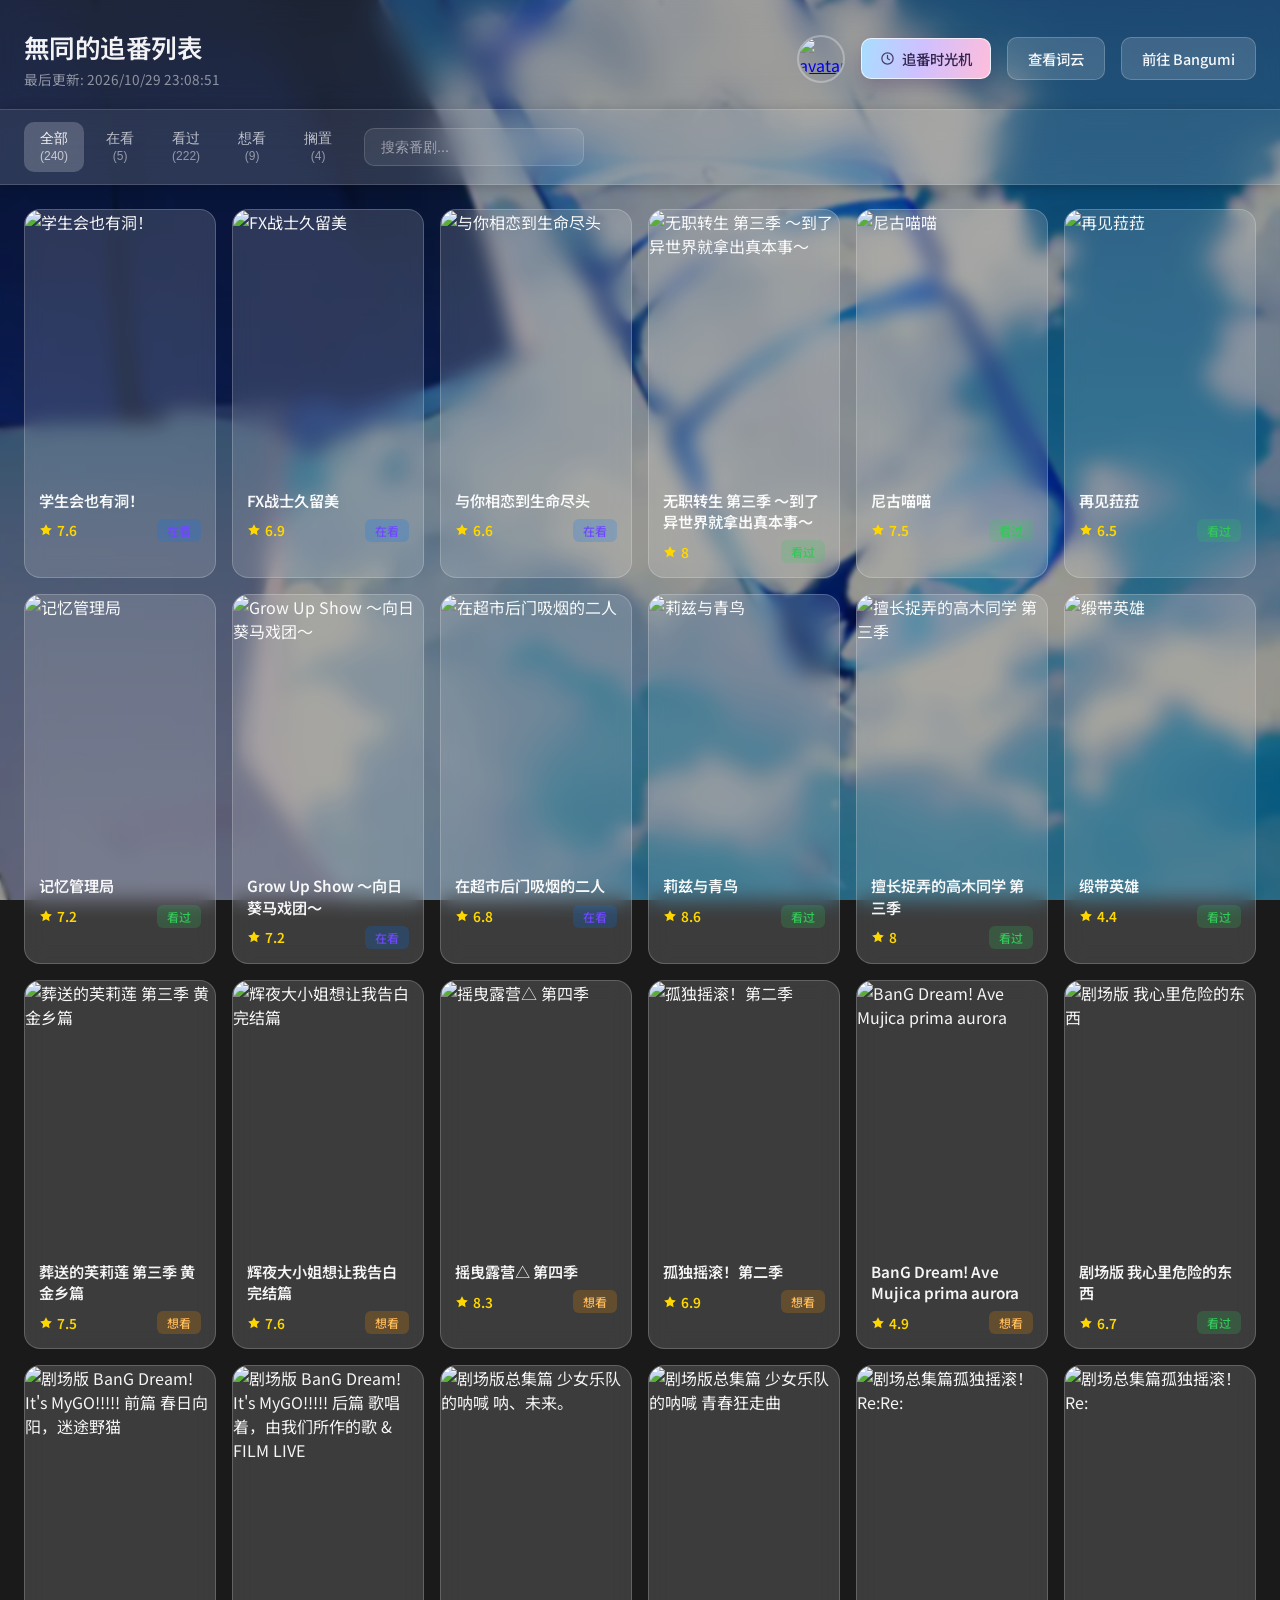
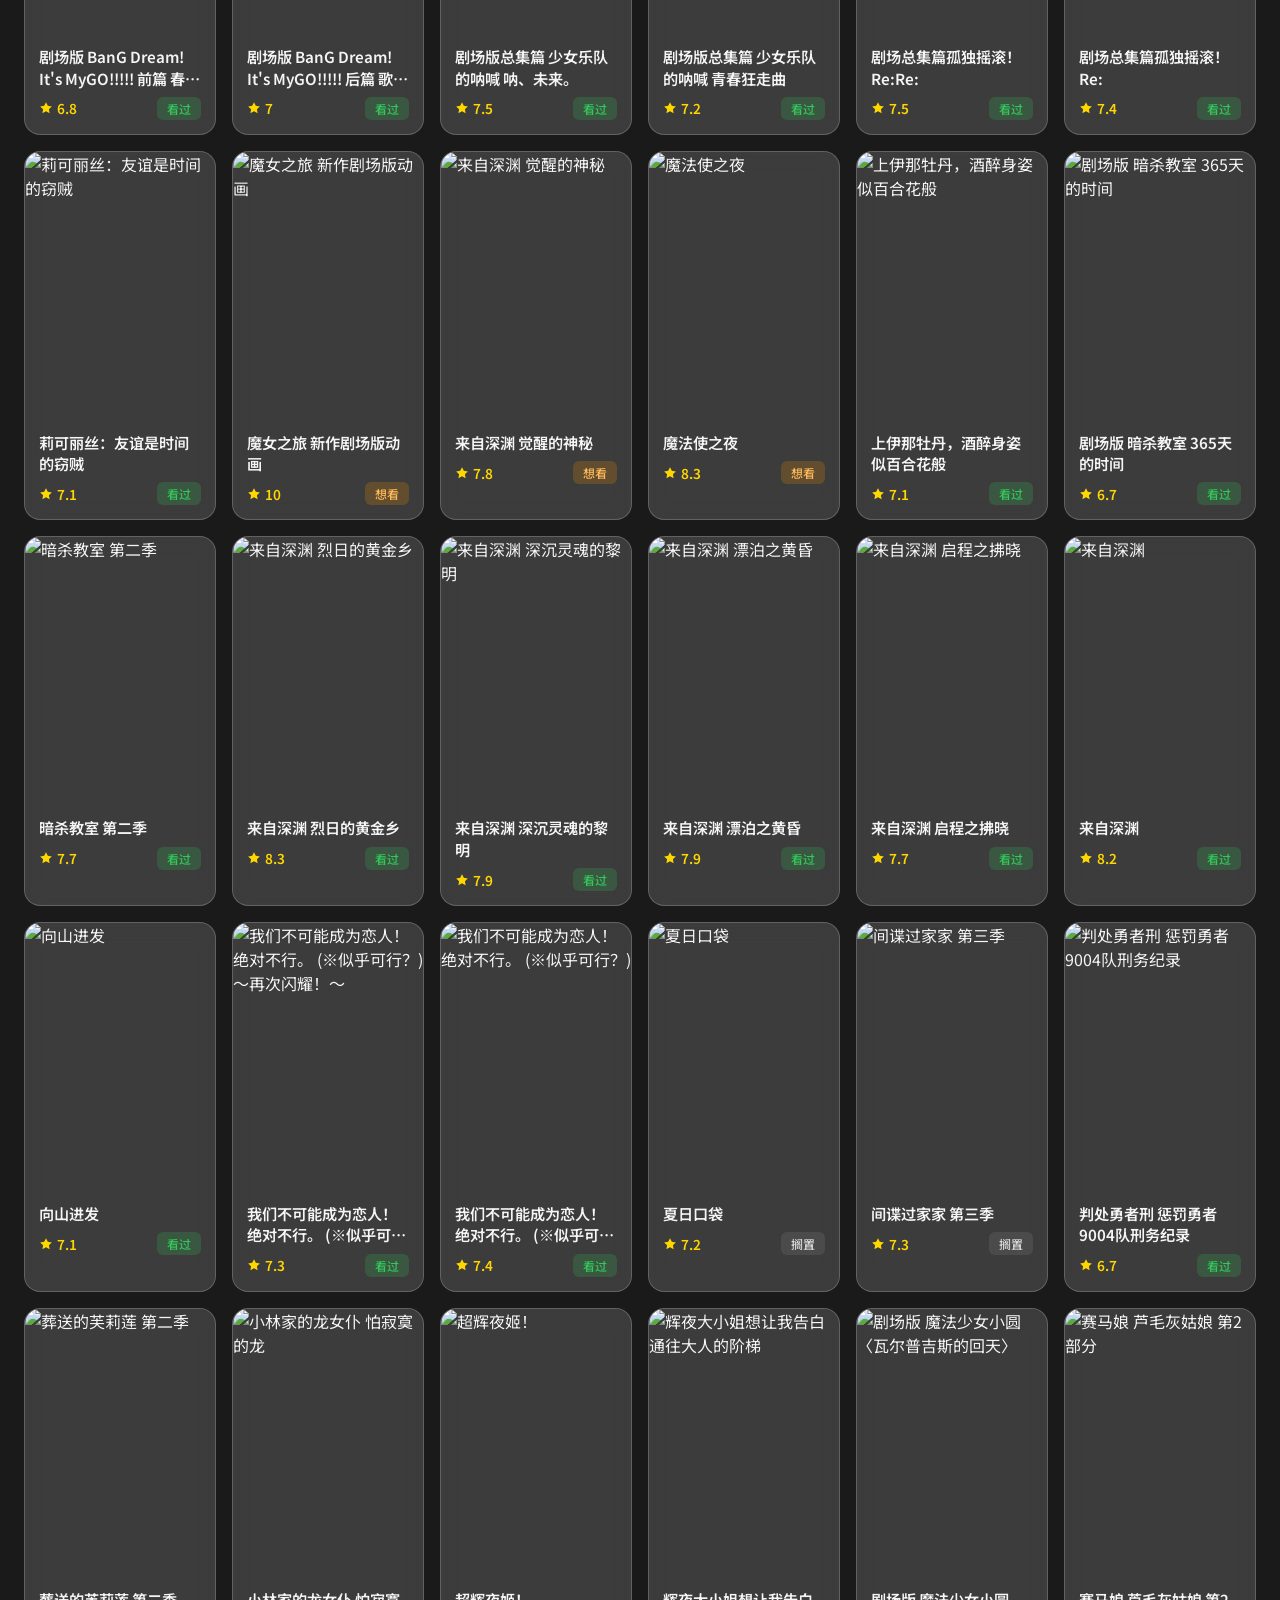
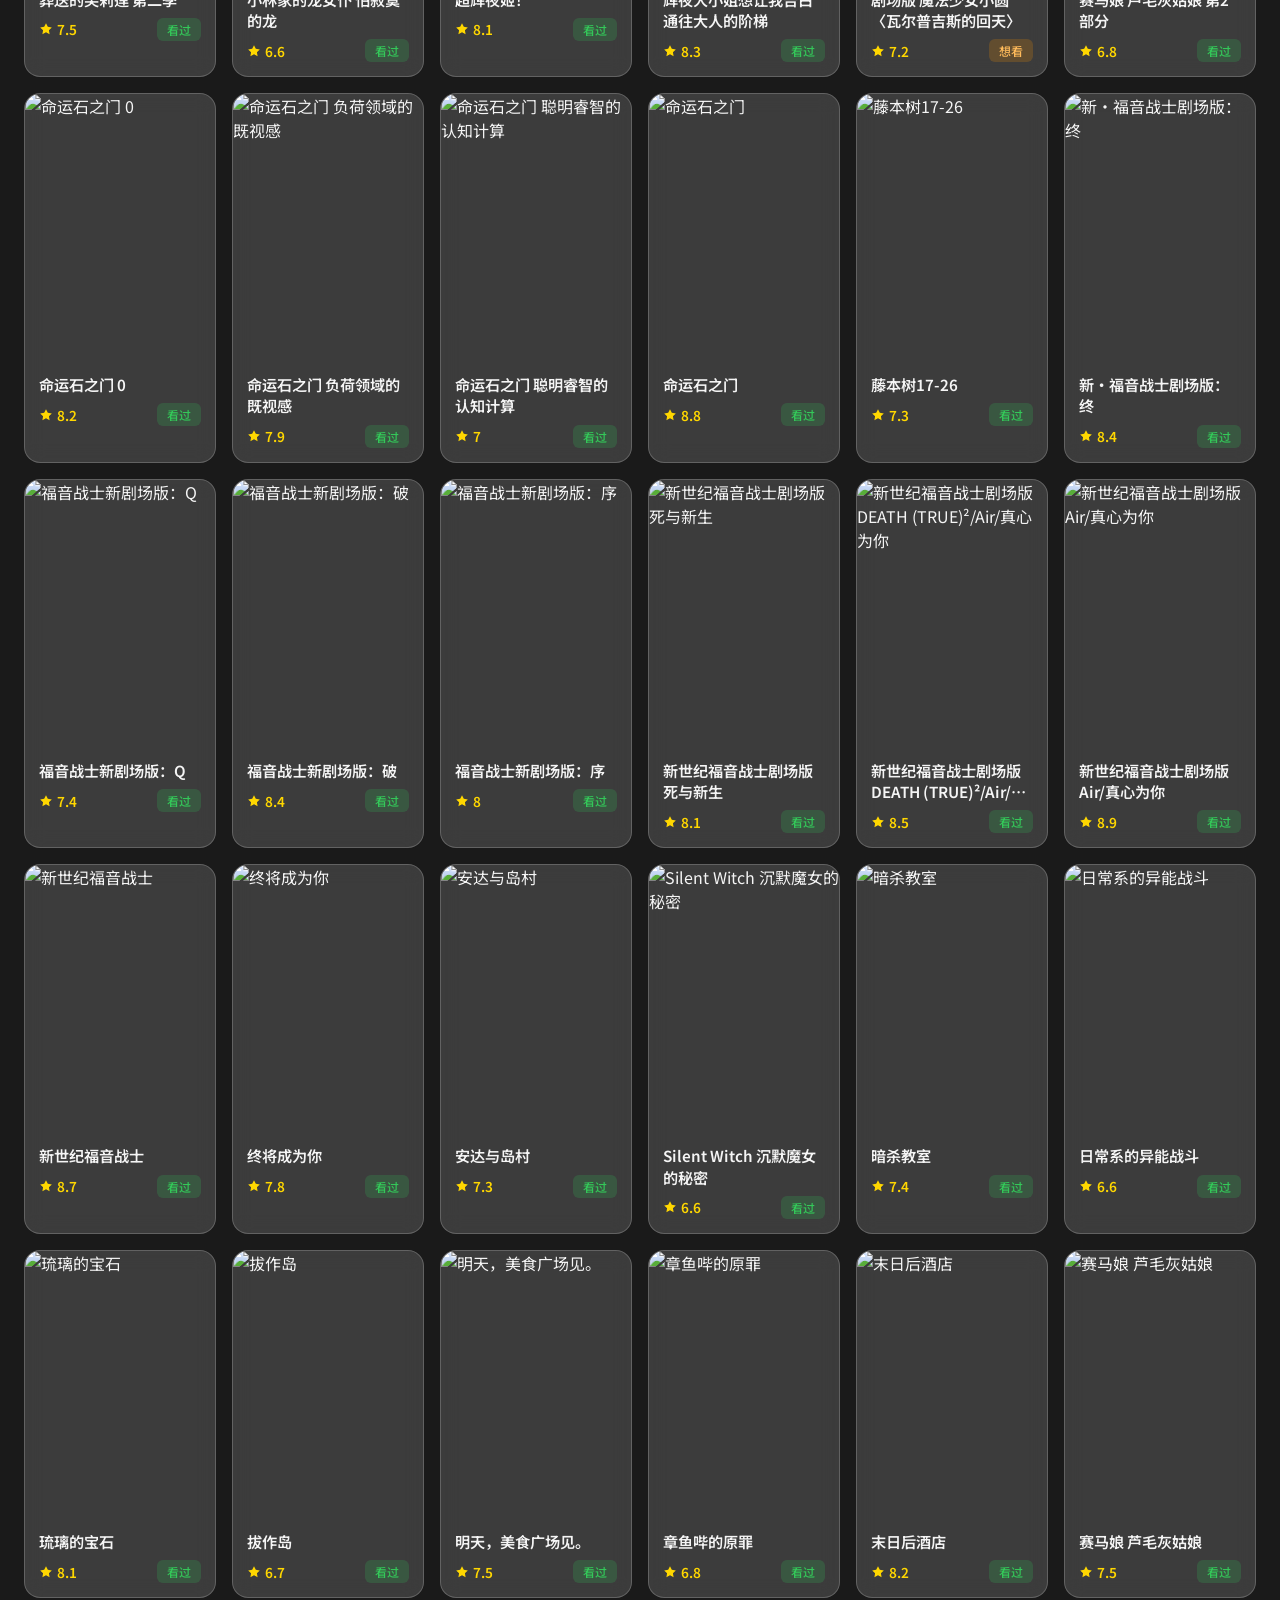
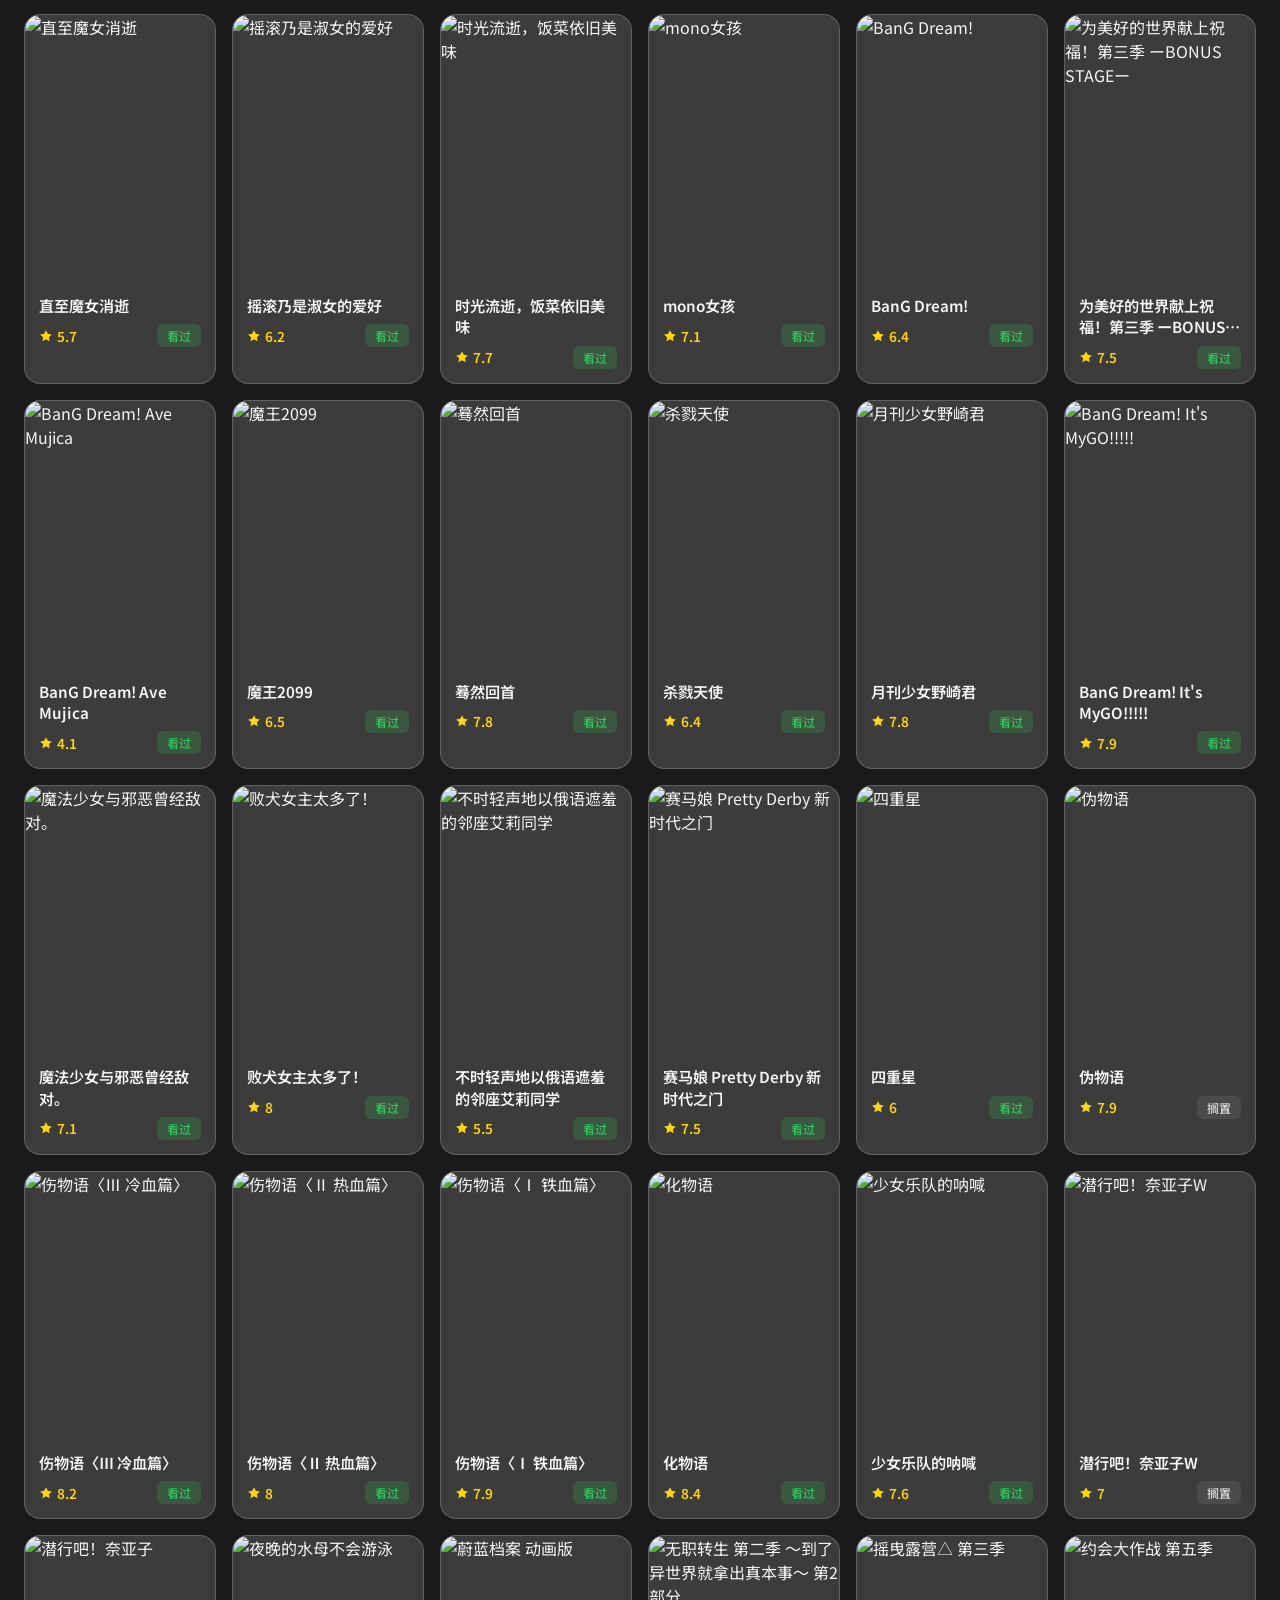
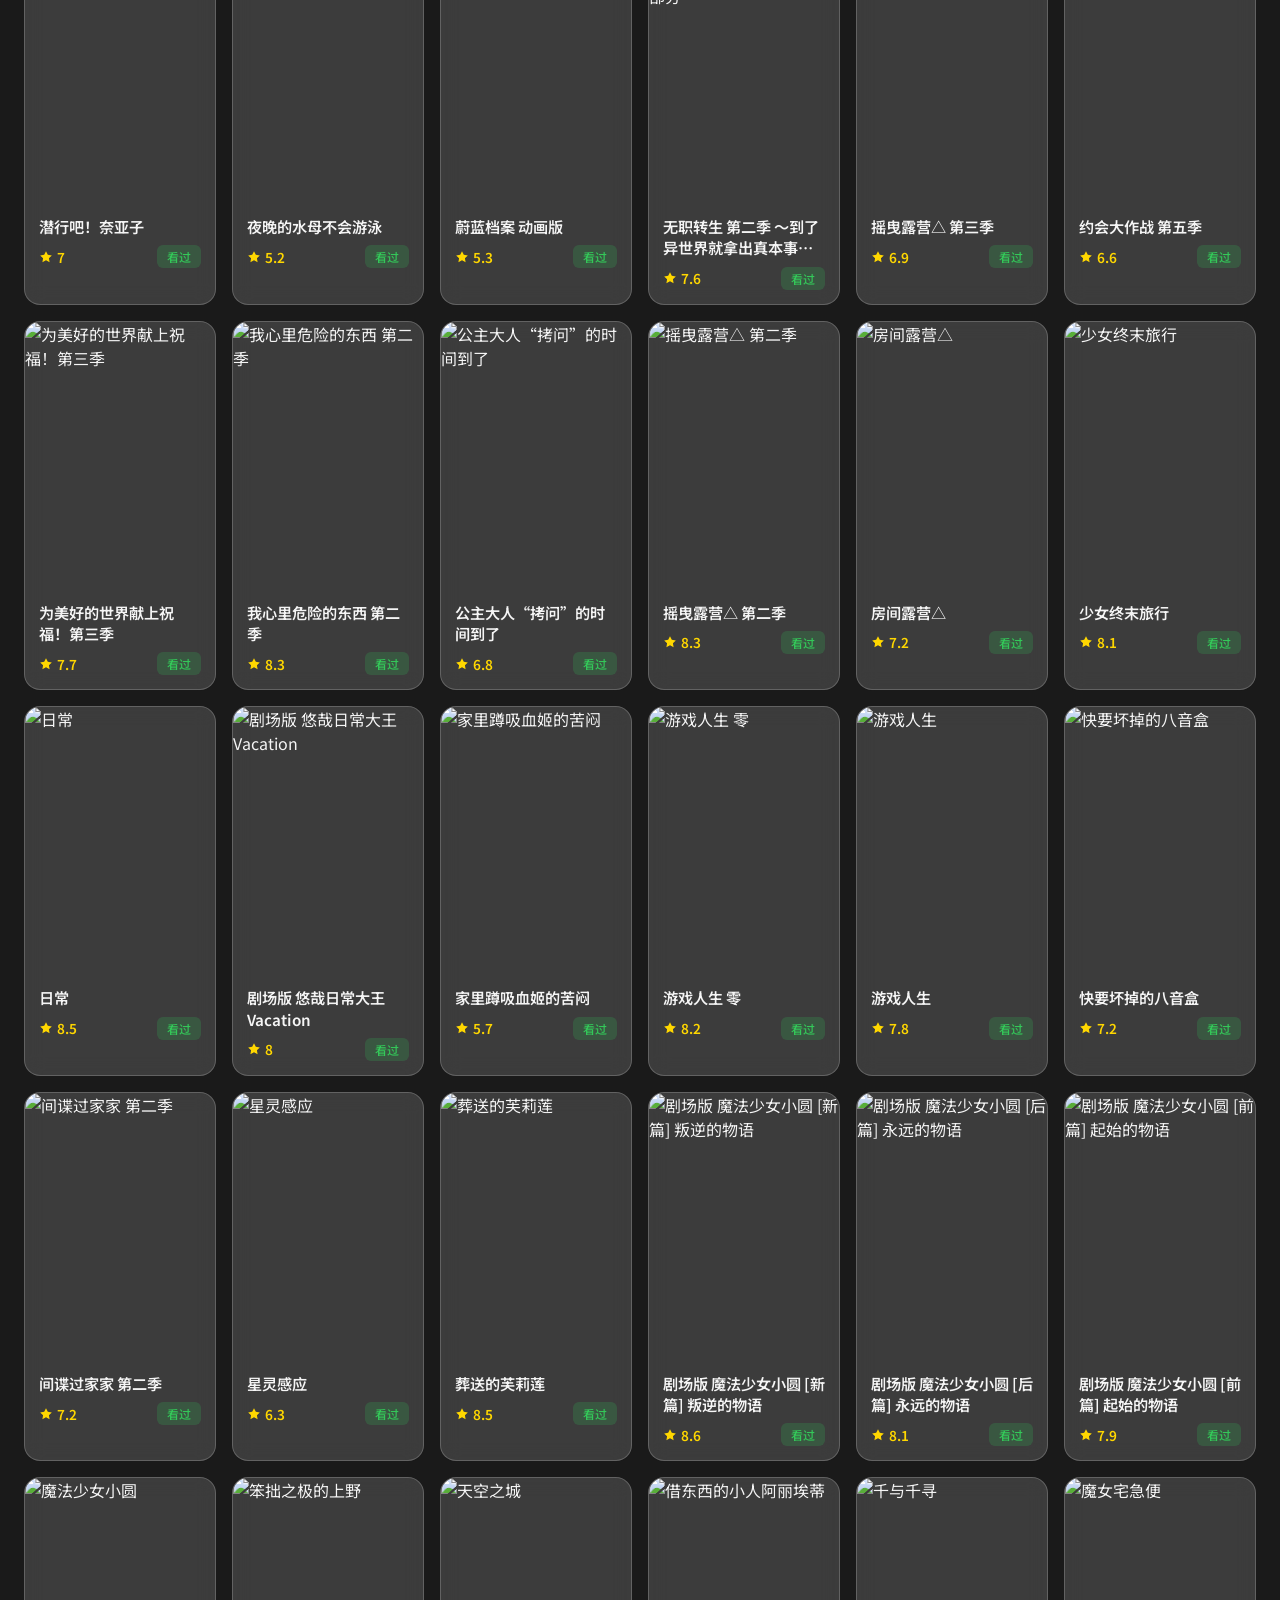
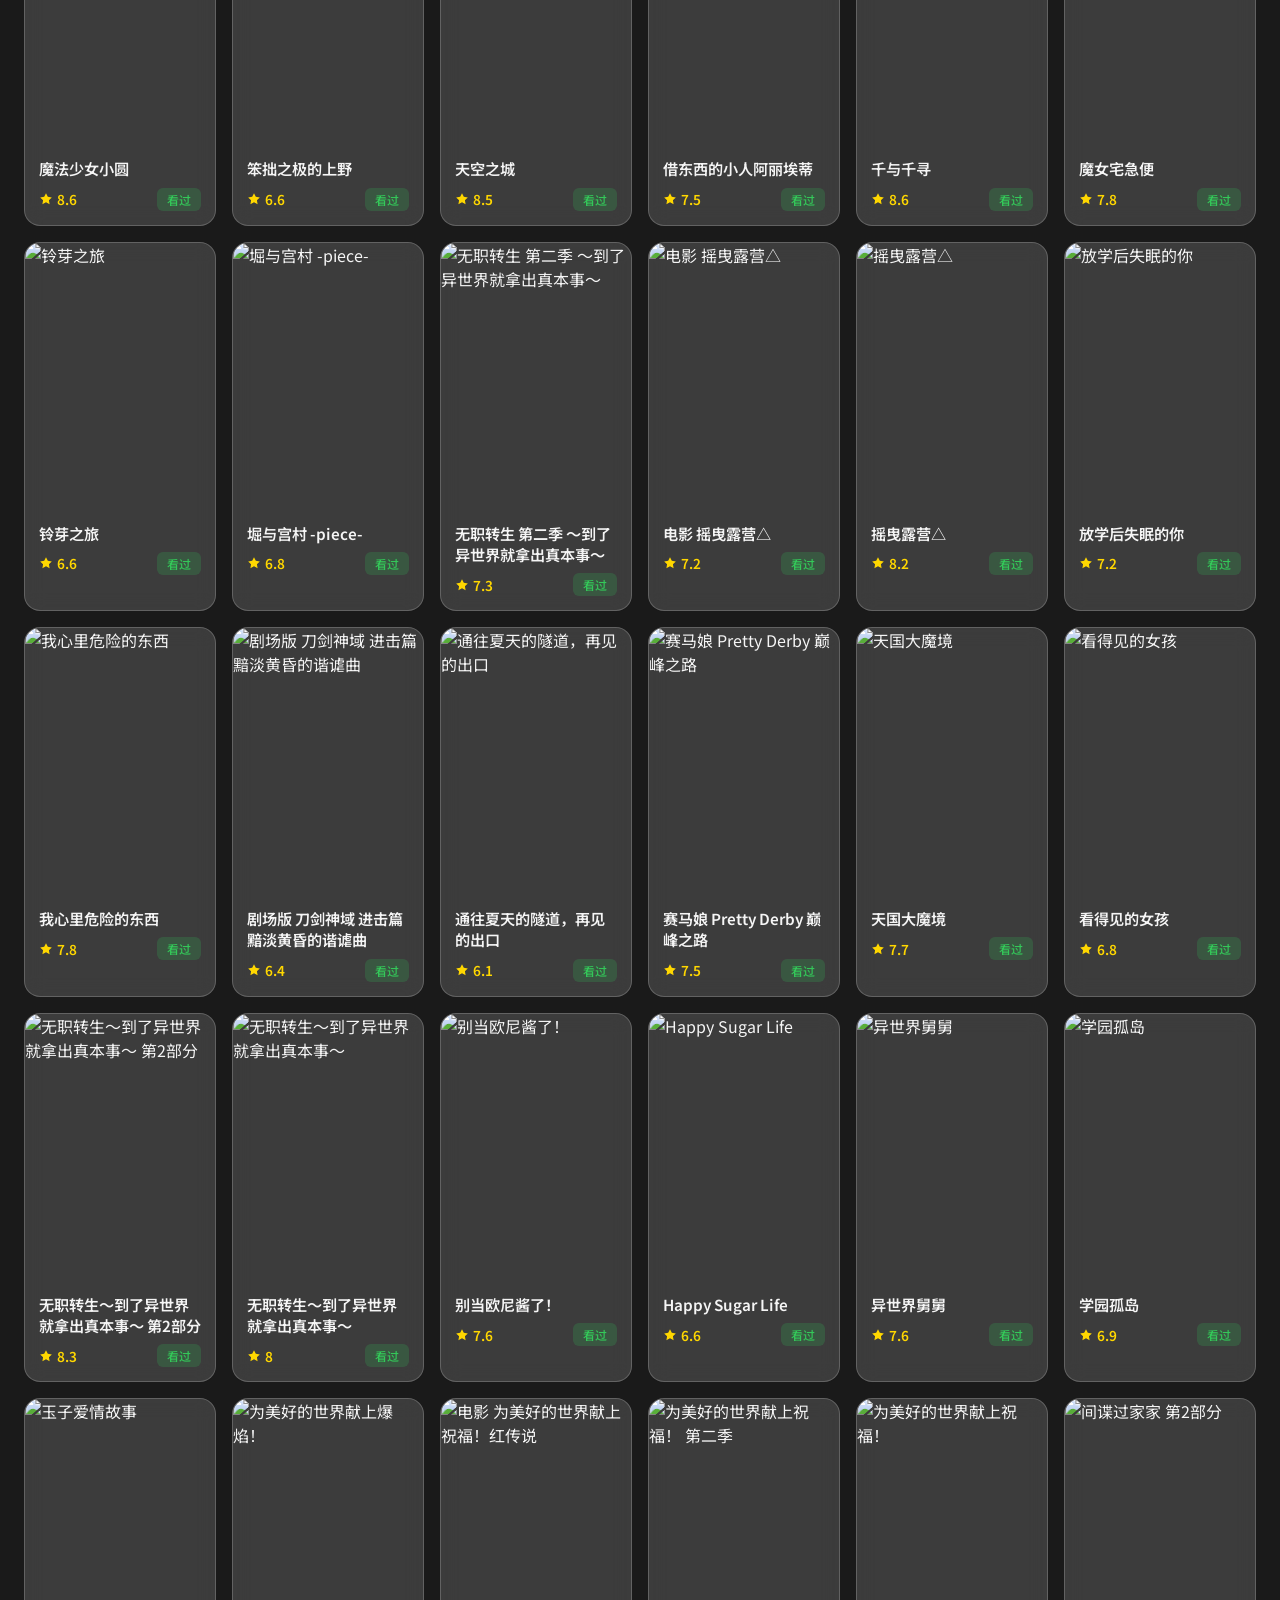
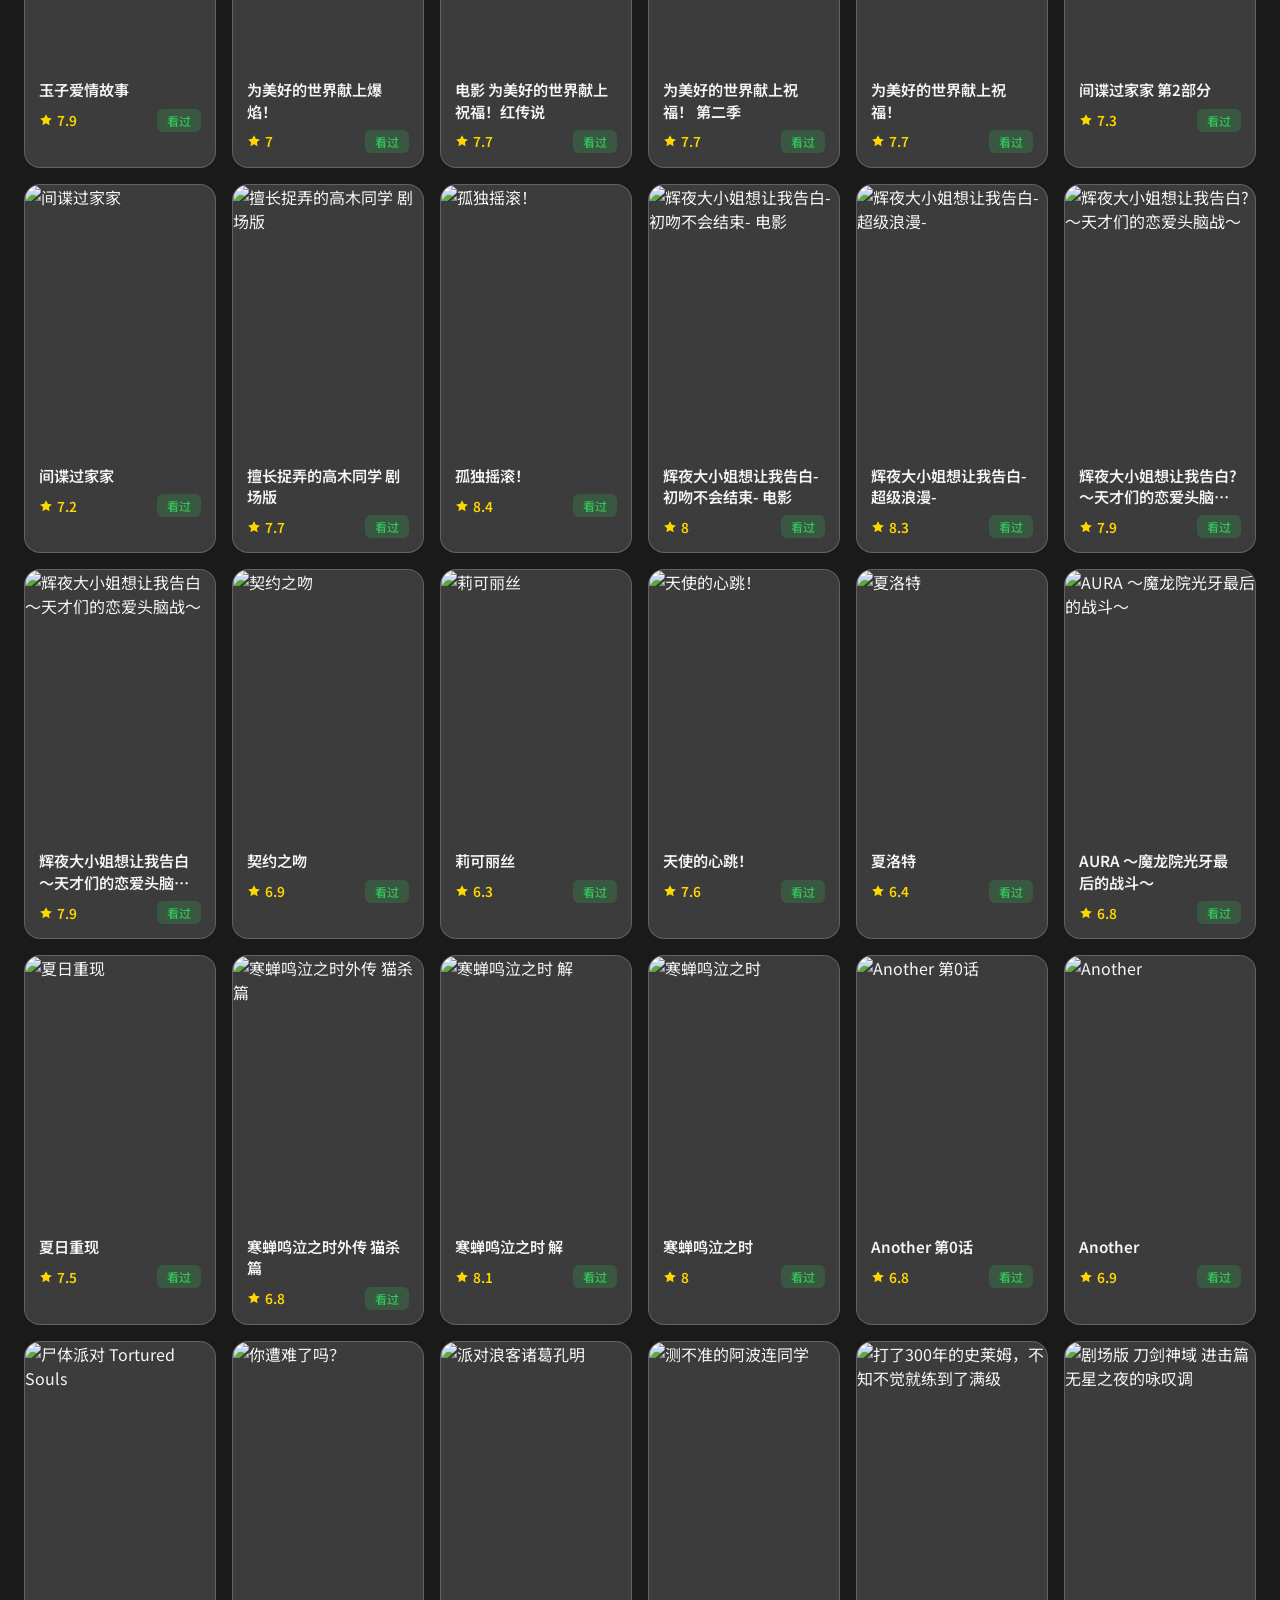
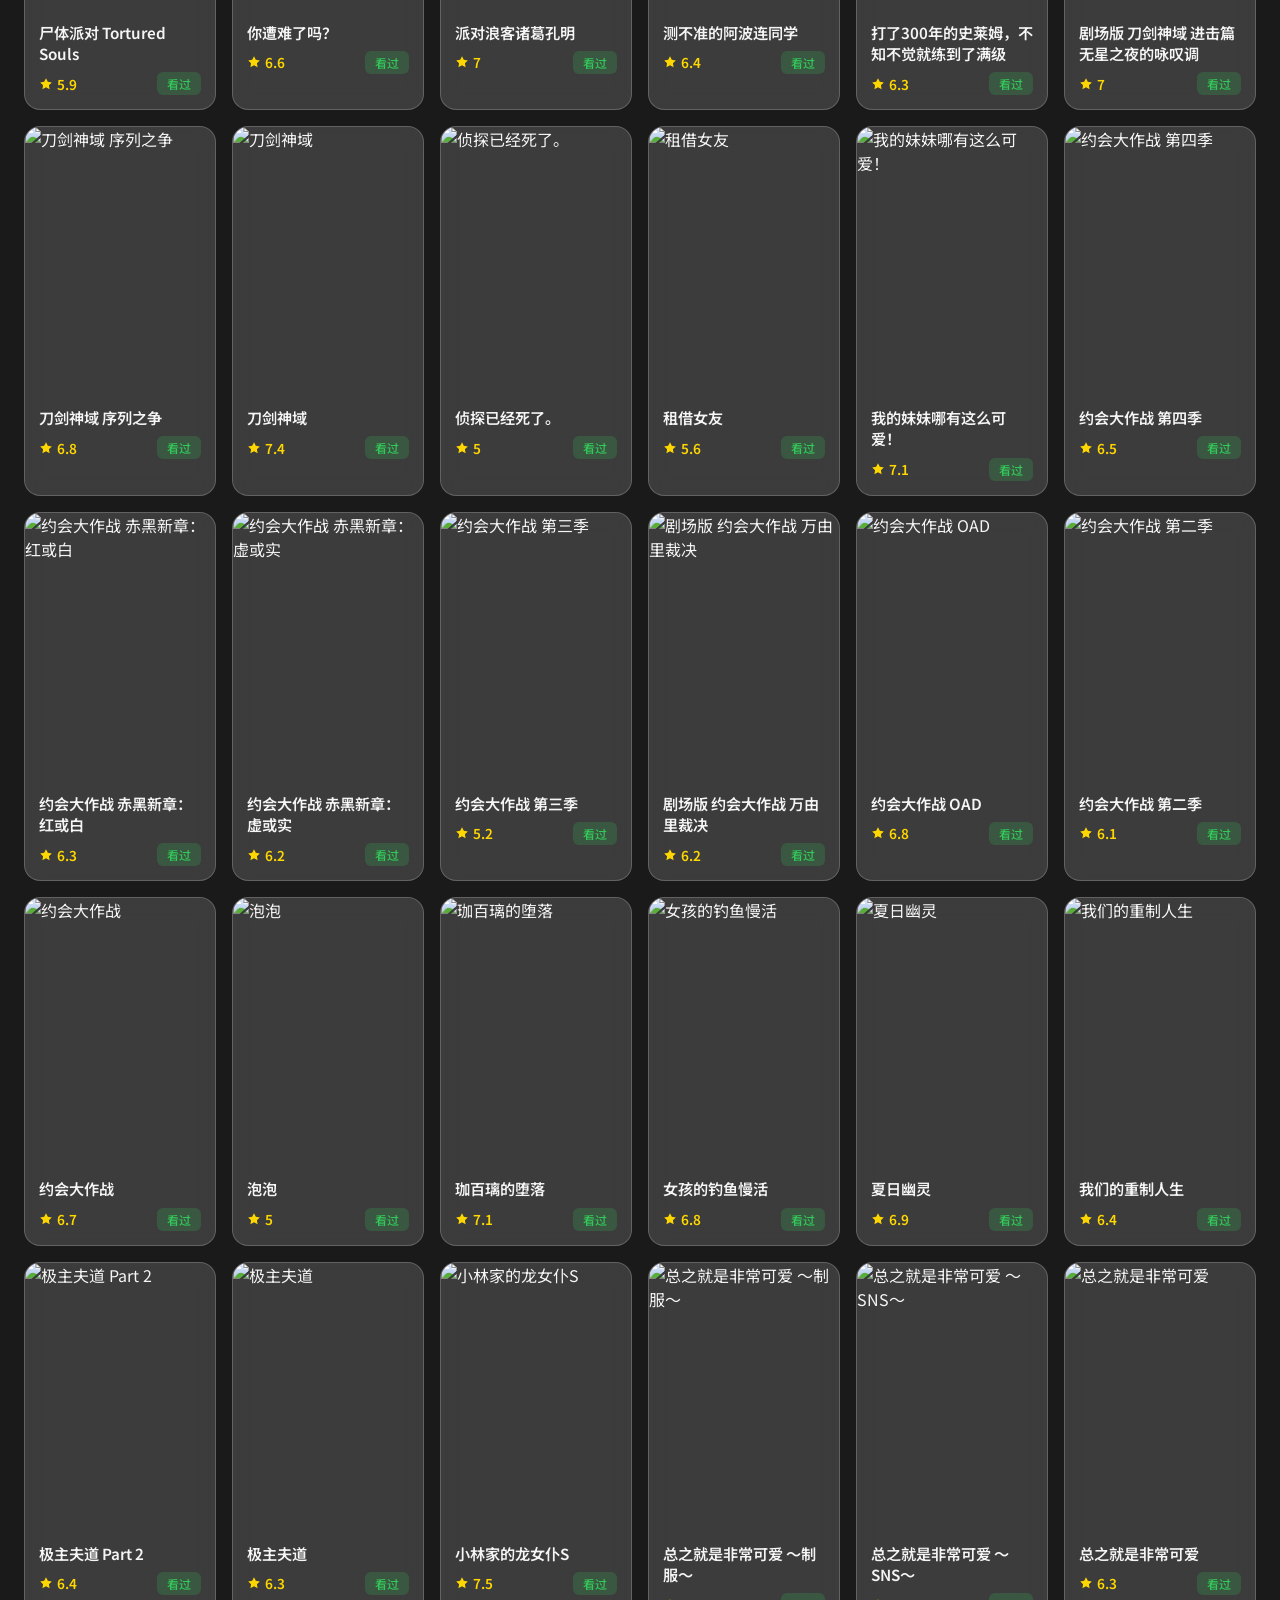
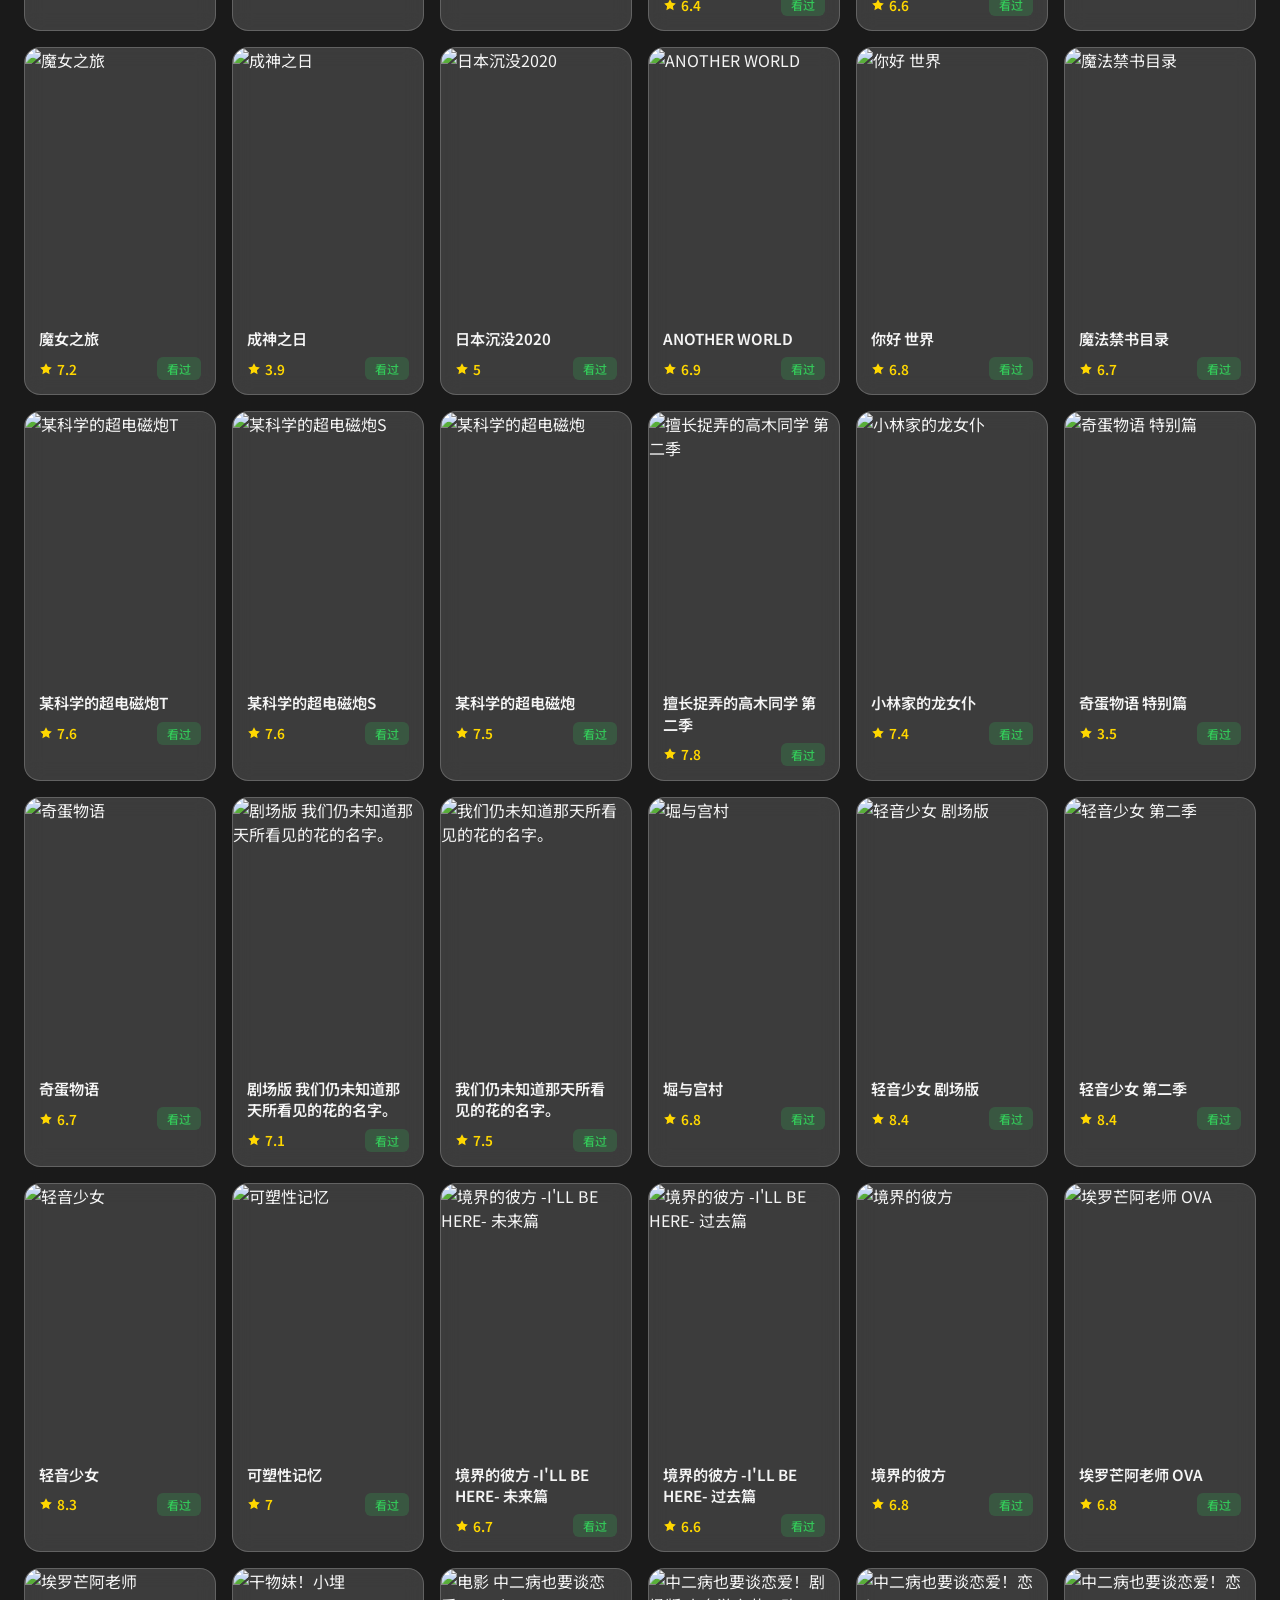
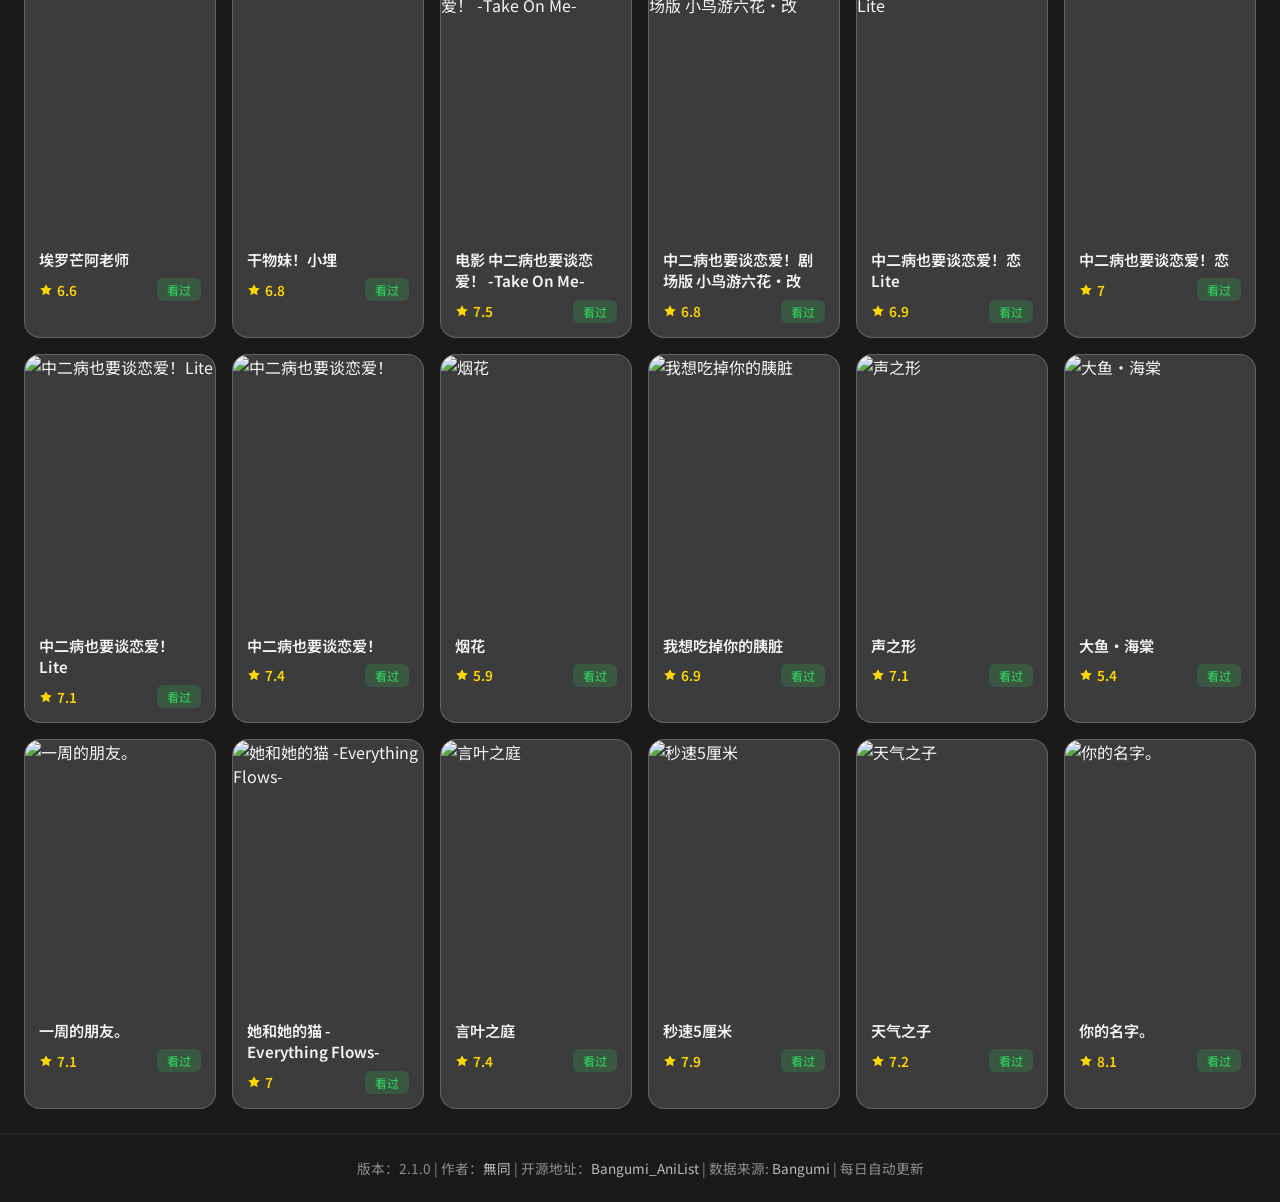
==== commit cf20e1cf: "更新版本：2.1.0，增加追番时光机" ====
--- a/index.html
+++ b/index.html
@@ -21,6 +21,12 @@
             <div class="header-right">
                 <a class="avatar-link" id="avatar-link" href="#" target="_blank">
                     <img class="avatar" id="avatar" src="" alt="avatar">
+                </a>
+                <a class="tm-entry-btn" href="timemachine.html">
+                    <svg width="15" height="15" viewBox="0 0 24 24" fill="none" stroke="currentColor" stroke-width="2" stroke-linecap="round" stroke-linejoin="round" aria-hidden="true">
+                        <circle cx="12" cy="12" r="9"/><path d="M12 7v5l3.2 1.9"/>
+                    </svg>
+                    <span>追番时光机</span>
                 </a>
                 <button class="wordcloud-btn" id="wordcloud-btn">查看词云</button>
                 <a class="bangumi-btn" id="bangumi-btn" href="https://bgm.tv/user/wutong" target="_blank">前往 Bangumi</a>
@@ -121,7 +127,7 @@
 
     <footer>
         <div class="container">
-            <p>版本：2.0.0 | 作者：<a href="https://www.bestwutong.top/" target="_blank">無同</a> | 开源地址：<a href="https://github.com/bestWuTong/Bangumi_AniList" target="_blank">Bangumi_AniList</a> | 数据来源: <a href="https://bgm.tv" target="_blank">Bangumi</a> | 每日自动更新</p>
+            <p>版本：2.1.0 | 作者：<a href="https://www.bestwutong.top/" target="_blank">無同</a> | 开源地址：<a href="https://github.com/bestWuTong/Bangumi_AniList" target="_blank">Bangumi_AniList</a> | 数据来源: <a href="https://bgm.tv" target="_blank">Bangumi</a> | 每日自动更新</p>
         </div>
     </footer>
 
--- a/static/style.css
+++ b/static/style.css
@@ -648,6 +648,35 @@
     transform: translateY(-1px);
 }
 
+/* 时光机入口 */
+.tm-entry-btn {
+    display: inline-flex;
+    align-items: center;
+    gap: 7px;
+    padding: 9px 18px;
+    border-radius: 10px;
+    font-size: 0.9rem;
+    font-weight: 500;
+    text-decoration: none;
+    white-space: nowrap;
+    color: #33244d;
+    background: linear-gradient(102deg, #a8ddff, #cfc0ff 46%, #ffbddb);
+    border: 1px solid rgba(255, 255, 255, 0.7);
+    box-shadow: 0 6px 18px rgba(60, 20, 90, 0.22);
+    transition: all 0.18s var(--transition);
+}
+
+.tm-entry-btn svg {
+    flex-shrink: 0;
+    opacity: 0.85;
+}
+
+.tm-entry-btn:hover {
+    background: linear-gradient(102deg, #c3e7ff, #e0d4ff 46%, #ffcfe5);
+    box-shadow: 0 10px 26px rgba(60, 20, 90, 0.3);
+    transform: translateY(-2px);
+}
+
 /* 词云弹窗 */
 .wc-modal {
     max-width: 900px;
@@ -782,6 +811,16 @@
 
     .header-right {
         width: auto;
+        flex-wrap: wrap;
+        justify-content: center;
+        gap: 10px;
+    }
+
+    .tm-entry-btn,
+    .wordcloud-btn,
+    .bangumi-btn {
+        padding: 8px 14px;
+        font-size: 0.82rem;
     }
 
     .avatar-link {
